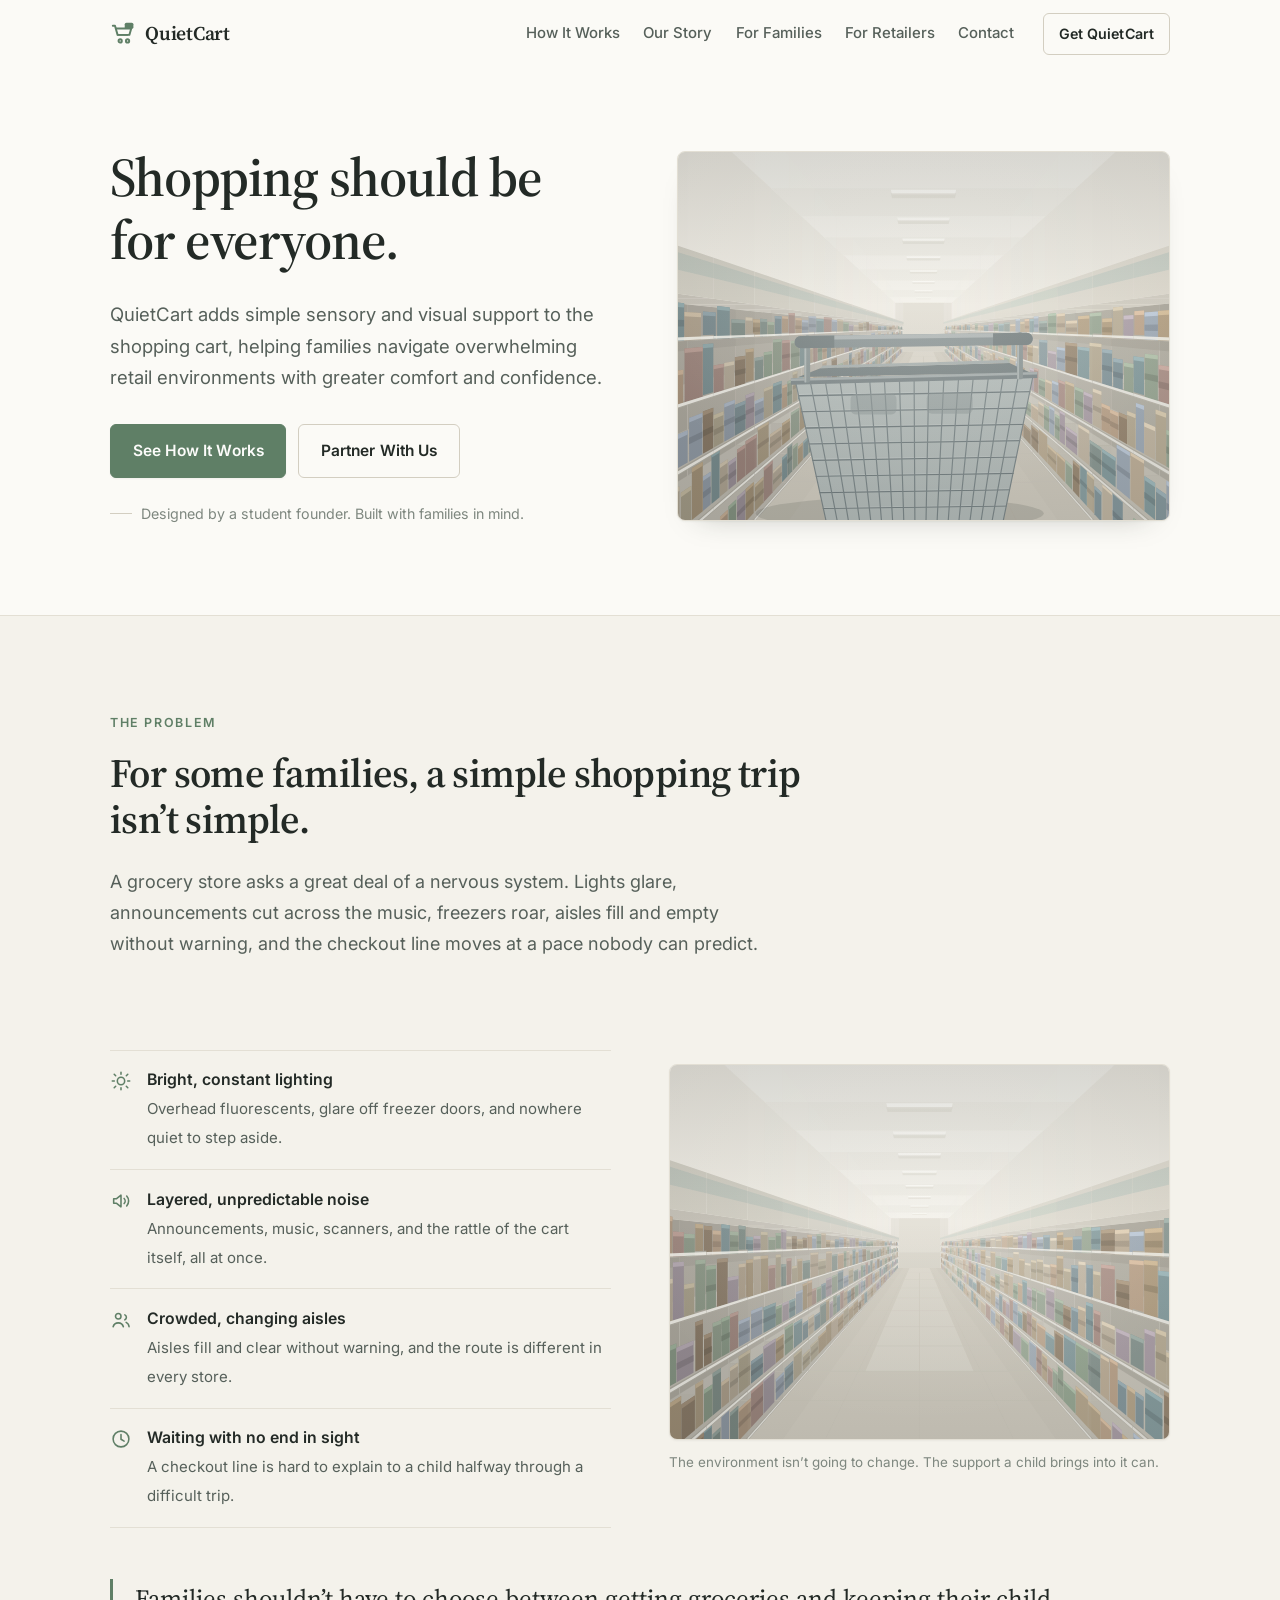
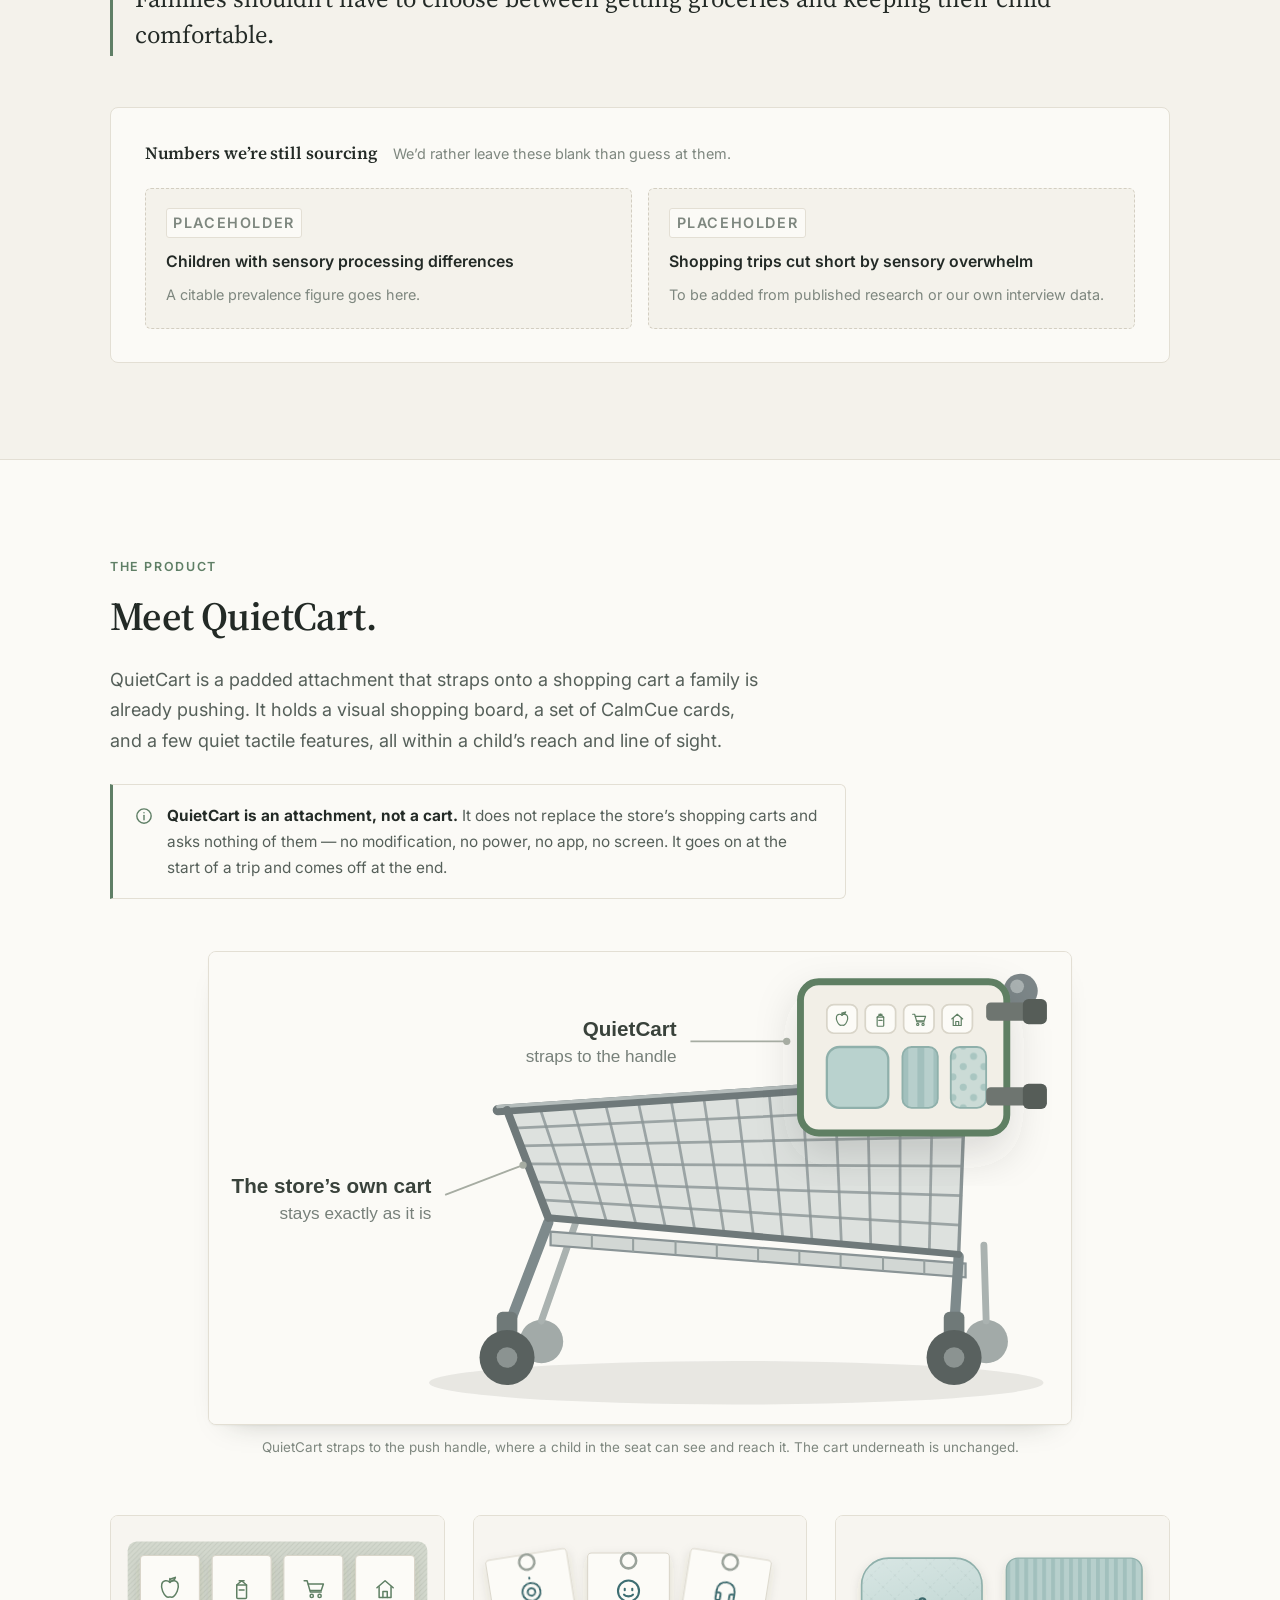
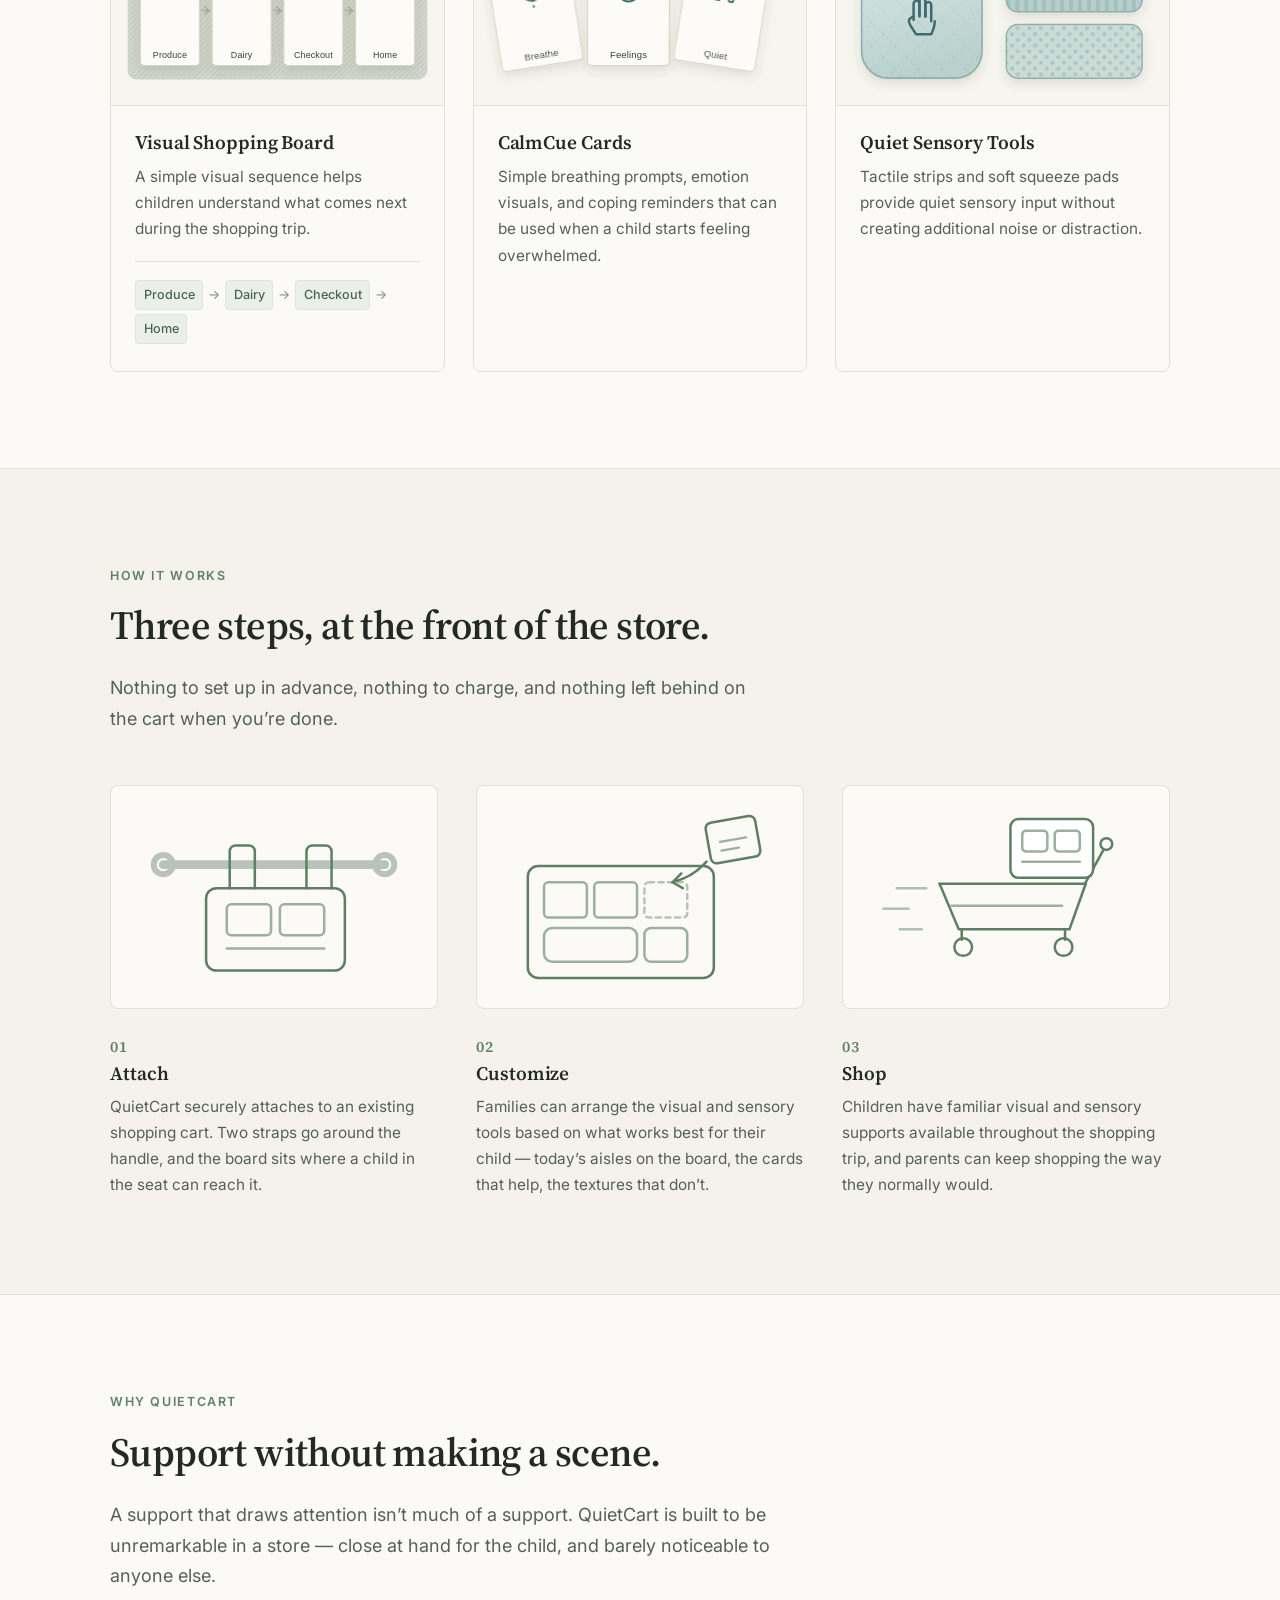
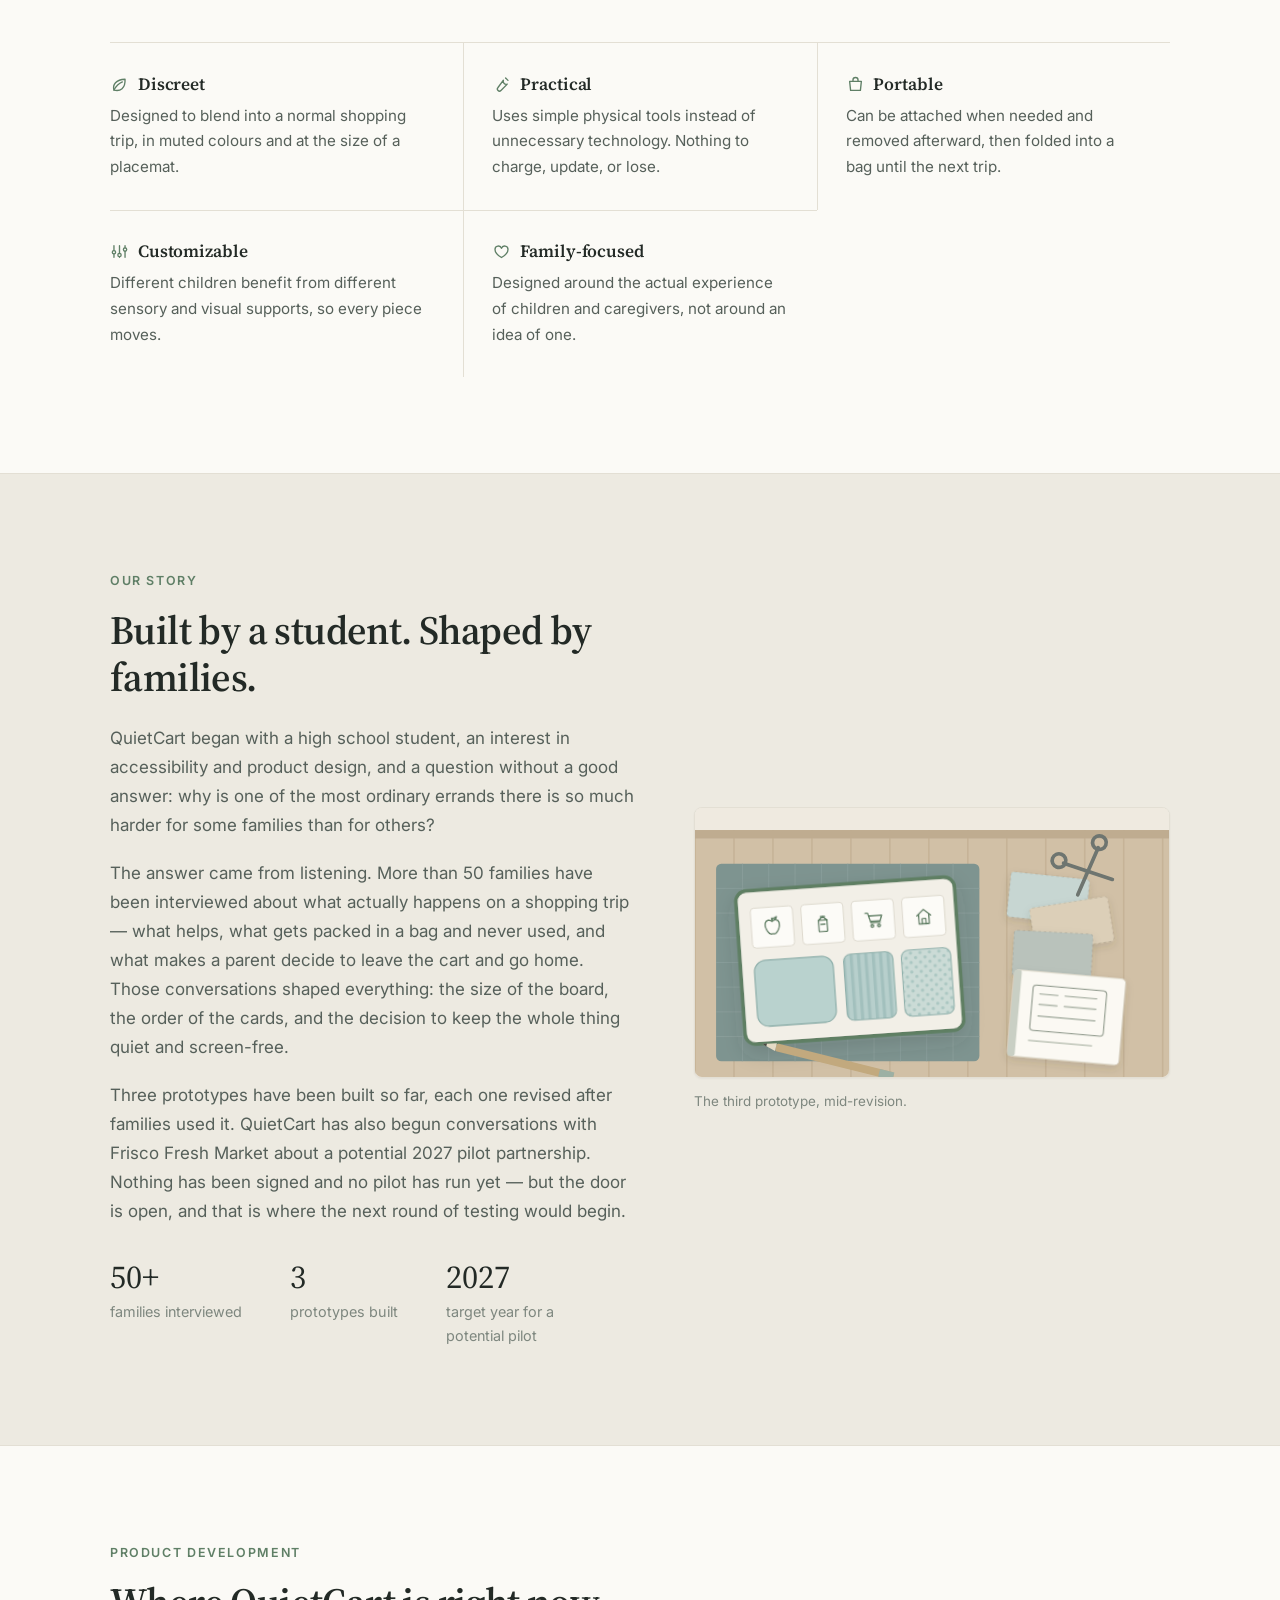
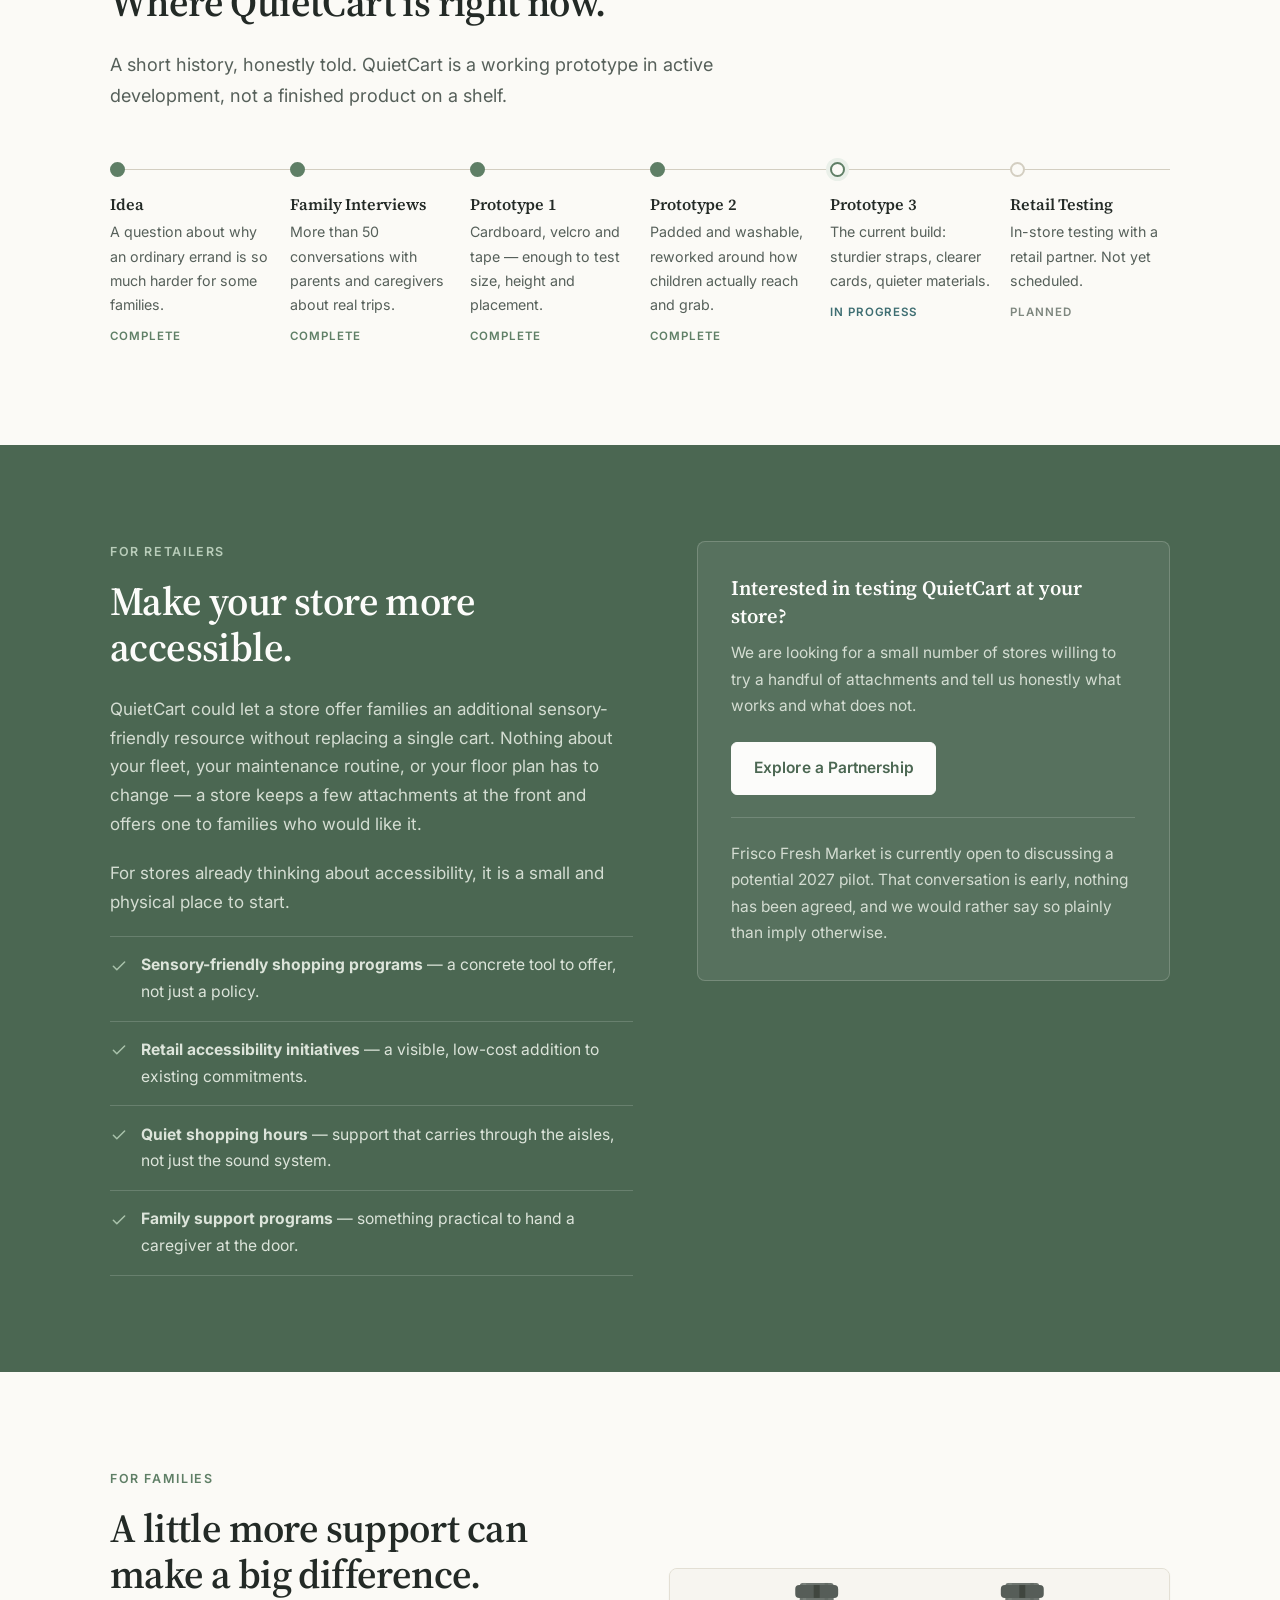
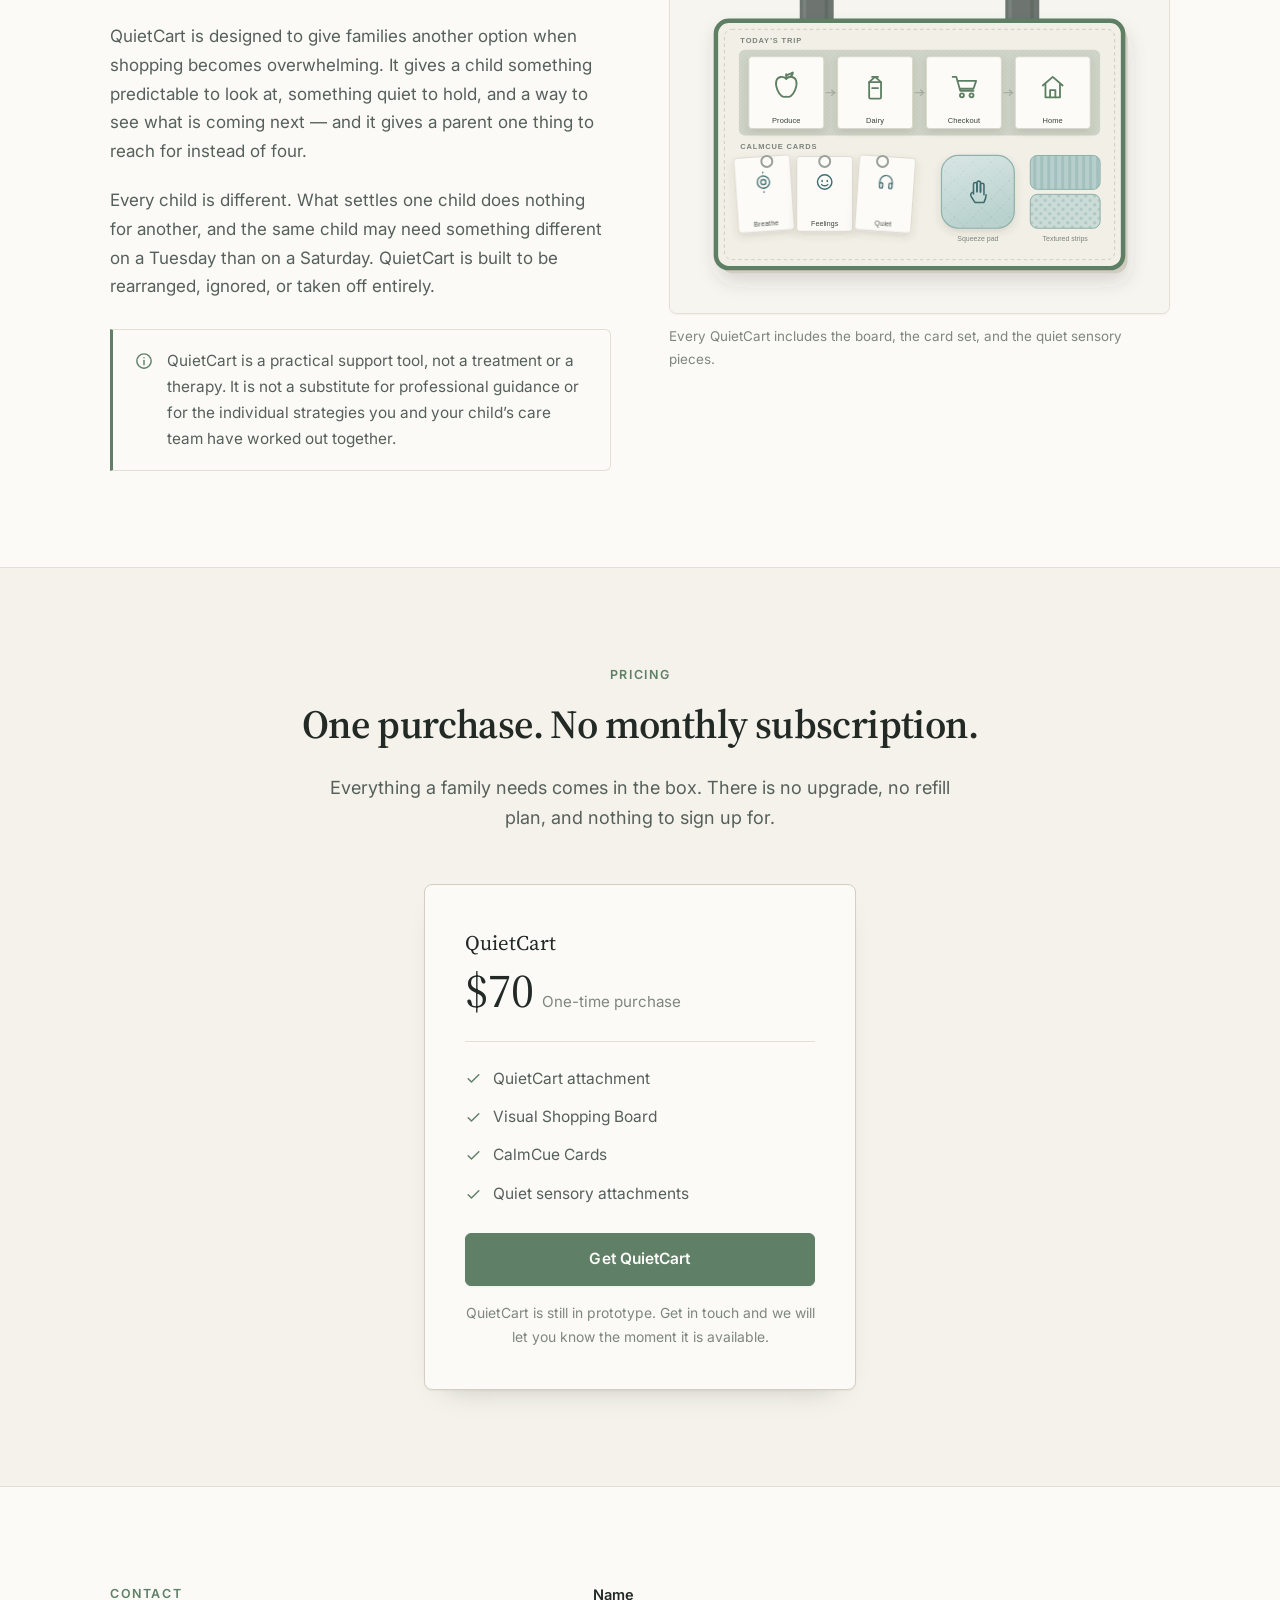
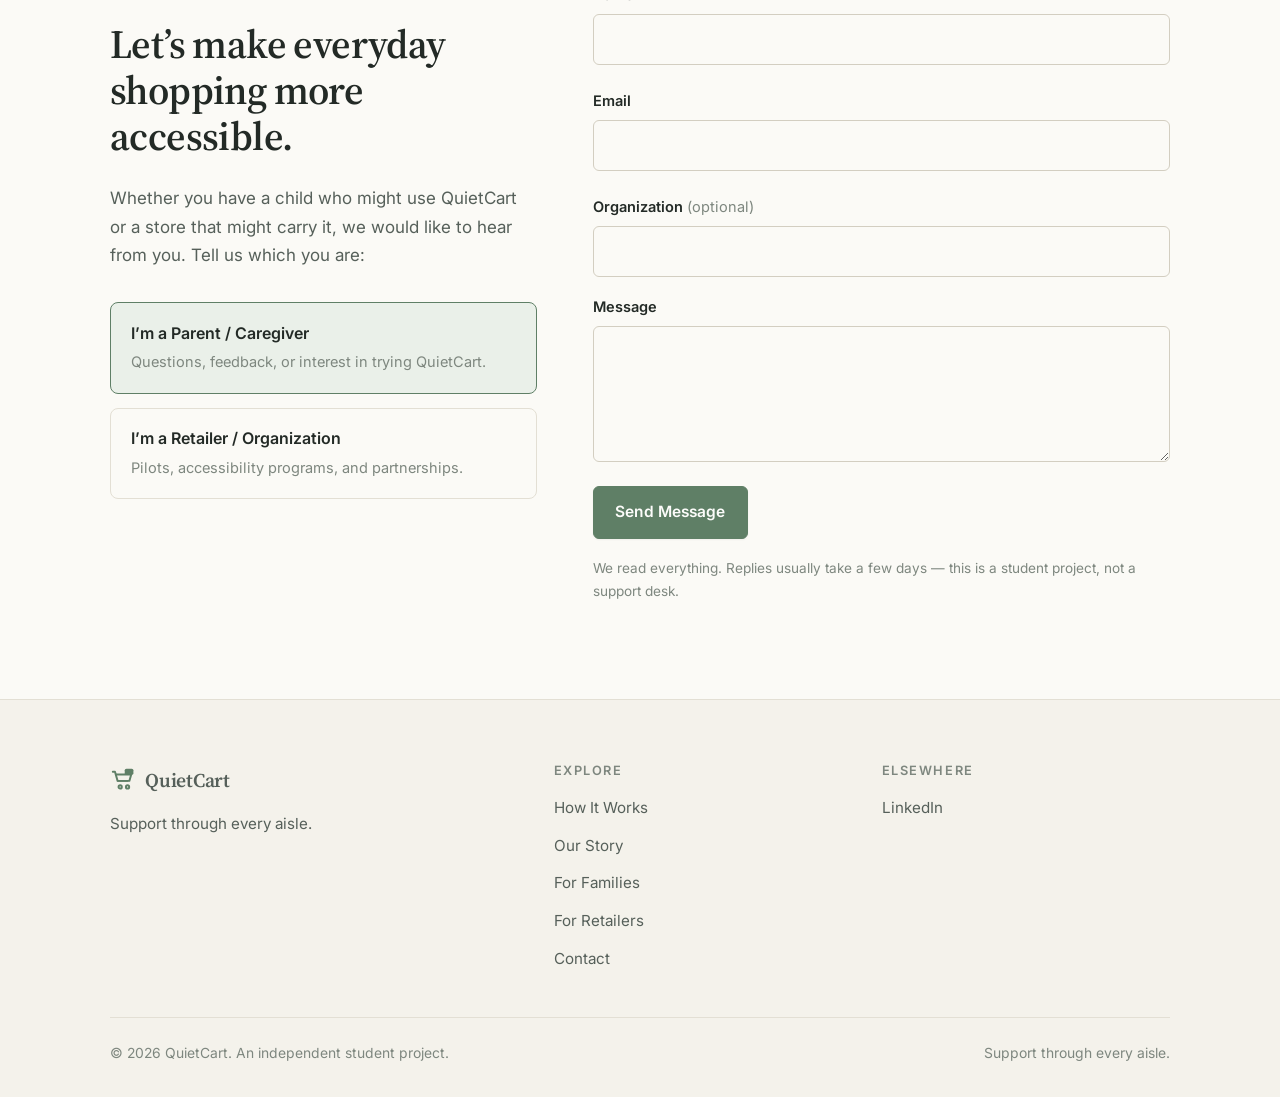
==== index.html @ e11c05a7 "Build the QuietCart marketing site A single-page static site for QuietCart, a sensory-friendly attac" ====
<!DOCTYPE html>
<html lang="en">
<head>
<meta charset="utf-8">
<meta name="viewport" content="width=device-width, initial-scale=1">
<title>QuietCart — Support through every aisle.</title>
<meta name="description" content="QuietCart is a sensory-friendly attachment for an ordinary shopping cart. It adds a visual shopping board, CalmCue cards, and quiet tactile supports for children with sensory sensitivities.">
<meta name="theme-color" content="#FBFAF6">
<link rel="icon" href="assets/img/favicon.svg" type="image/svg+xml">
<meta property="og:title" content="QuietCart — Support through every aisle.">
<meta property="og:description" content="A sensory-friendly attachment that adds visual and tactile support to the shopping cart families are already using.">
<meta property="og:type" content="website">
<link rel="preconnect" href="https://fonts.googleapis.com">
<link rel="preconnect" href="https://fonts.gstatic.com" crossorigin>
<link href="https://fonts.googleapis.com/css2?family=Inter:wght@400;500;600&family=Source+Serif+4:opsz,wght@8..60,400;8..60,600&display=swap" rel="stylesheet">
<link rel="stylesheet" href="assets/css/styles.css">
</head>
<body>
<a class="skip-link" href="#main">Skip to content</a>

<svg width="0" height="0" style="position:absolute" aria-hidden="true" focusable="false"><defs>
  <g id="i-light" fill="none" stroke="currentColor" stroke-width="1.7" stroke-linecap="round" stroke-linejoin="round">
    <circle cx="12" cy="12" r="4"/><path d="M12 2.5v2.2M12 19.3v2.2M4.6 4.6l1.6 1.6M17.8 17.8l1.6 1.6M2.5 12h2.2M19.3 12h2.2M4.6 19.4l1.6-1.6M17.8 6.2l1.6-1.6"/>
  </g>
  <g id="i-sound" fill="none" stroke="currentColor" stroke-width="1.7" stroke-linecap="round" stroke-linejoin="round">
    <path d="M4 9.5h3.2L12 5.6v12.8L7.2 14.5H4z"/><path d="M15.4 9.2a4 4 0 0 1 0 5.6M18.2 6.6a8 8 0 0 1 0 10.8"/>
  </g>
  <g id="i-people" fill="none" stroke="currentColor" stroke-width="1.7" stroke-linecap="round" stroke-linejoin="round">
    <circle cx="9" cy="8" r="3"/><path d="M3.4 19.4a5.8 5.8 0 0 1 11.2 0"/><path d="M16.2 6.4a3 3 0 0 1 0 5.4M17.6 14.6a5.8 5.8 0 0 1 3.2 4.8"/>
  </g>
  <g id="i-clock" fill="none" stroke="currentColor" stroke-width="1.7" stroke-linecap="round" stroke-linejoin="round">
    <circle cx="12" cy="12" r="8.6"/><path d="M12 7v5.3l3.4 2"/>
  </g>
  <g id="i-check" fill="none" stroke="currentColor" stroke-width="2" stroke-linecap="round" stroke-linejoin="round">
    <path d="M4.5 12.4l4.6 4.6L19.5 6.6"/>
  </g>
  <g id="i-info" fill="none" stroke="currentColor" stroke-width="1.7" stroke-linecap="round" stroke-linejoin="round">
    <circle cx="12" cy="12" r="8.6"/><path d="M12 11.2v5.2"/><path d="M12 7.9v.1"/>
  </g>
  <g id="i-leaf" fill="none" stroke="currentColor" stroke-width="1.7" stroke-linecap="round" stroke-linejoin="round">
    <path d="M5 19c-2-7 2.5-13 14-13.6C19.6 17 13 21 5 19z"/><path d="M5 19c3-5.4 6.2-8.2 10.6-10.2"/>
  </g>
  <g id="i-tool" fill="none" stroke="currentColor" stroke-width="1.7" stroke-linecap="round" stroke-linejoin="round">
    <path d="M14.4 6.6a3.8 3.8 0 0 0 4.9 4.9l-8 8a2.6 2.6 0 0 1-3.7-3.7z"/><path d="M17.2 3.8l3 3"/>
  </g>
  <g id="i-bag" fill="none" stroke="currentColor" stroke-width="1.7" stroke-linecap="round" stroke-linejoin="round">
    <path d="M4.6 8h14.8l-1.2 11.4H5.8z"/><path d="M8.8 8V6.4a3.2 3.2 0 0 1 6.4 0V8"/>
  </g>
  <g id="i-sliders" fill="none" stroke="currentColor" stroke-width="1.7" stroke-linecap="round" stroke-linejoin="round">
    <path d="M5 4.6v6M5 15.2v4.2M12 4.6v10M12 18.4v1M19 4.6v3M19 11.8v7.6"/>
    <circle cx="5" cy="12.9" r="2.1"/><circle cx="12" cy="16.4" r="2.1"/><circle cx="19" cy="9.6" r="2.1"/>
  </g>
  <g id="i-heart" fill="none" stroke="currentColor" stroke-width="1.7" stroke-linecap="round" stroke-linejoin="round">
    <path d="M12 19.6S3.8 14.7 3.8 9.4a4.2 4.2 0 0 1 8.2-1.4 4.2 4.2 0 0 1 8.2 1.4c0 5.3-8.2 10.2-8.2 10.2z"/>
  </g>
  <g id="i-arrow" fill="none" stroke="currentColor" stroke-width="1.8" stroke-linecap="round" stroke-linejoin="round">
    <path d="M4.5 12h14M13 6.5l5.5 5.5L13 17.5"/>
  </g>
</defs></svg>

<header class="site-header" id="siteHeader">
  <div class="wrap">
    <nav class="nav" aria-label="Main">
      <a class="brand" href="#top">
        <svg class="brand__mark" viewBox="0 0 24 24" aria-hidden="true" focusable="false">
          <g fill="none" stroke="#5F7F66" stroke-width="1.8" stroke-linecap="round" stroke-linejoin="round">
            <path d="M2.6 4.4h2l2.4 8.4h9.3"/><path d="M5.7 7h13.9l-1.7 5.8H7.3"/>
            <circle cx="9.4" cy="18.4" r="1.5"/><circle cx="16.2" cy="18.4" r="1.5"/>
          </g>
          <rect x="13.6" y="1.6" width="8" height="5.6" rx="1.5" fill="#5F7F66"/>
        </svg>
        <span class="brand__name">QuietCart</span>
      </a>

      <button class="nav__toggle" id="navToggle" type="button" aria-expanded="false"
              aria-controls="navLinks" aria-label="Menu"><span aria-hidden="true"></span></button>

      <div class="nav__links" id="navLinks">
        <a href="#how">How It Works</a>
        <a href="#story">Our Story</a>
        <a href="#families">For Families</a>
        <a href="#retailers">For Retailers</a>
        <a href="#contact">Contact</a>
        <a class="btn btn--ghost btn--sm nav__cta" href="#pricing">Get QuietCart</a>
      </div>
    </nav>
  </div>
</header>

<main id="main">

  <!-- ================= hero ================= -->
  <section class="hero" id="top">
    <div class="wrap">
      <div class="hero__grid">
        <div>
          <h1>Shopping should be for everyone.</h1>
          <p class="hero__lead">QuietCart adds simple sensory and visual support to the shopping cart, helping
            families navigate overwhelming retail environments with greater comfort and confidence.</p>
          <div class="btn-row">
            <a class="btn btn--primary" href="#how">See How It Works</a>
            <a class="btn btn--ghost" href="#retailers">Partner With Us</a>
          </div>
          <p class="hero__note">Designed by a student founder. Built with families in mind.</p>
        </div>
        <div class="frame">
          <img src="assets/img/aisle-hero.svg" width="1200" height="900" alt="A supermarket aisle lined with stocked shelves, seen from behind a shopping cart.">
        </div>
      </div>
    </div>
  </section>

  <!-- ================= the problem ================= -->
  <section class="section section--tint" id="problem">
    <div class="wrap">
      <div class="section-head reveal">
        <p class="eyebrow">The problem</p>
        <h2>For some families, a simple shopping trip isn&rsquo;t simple.</h2>
        <p class="lead">A grocery store asks a great deal of a nervous system. Lights glare, announcements cut
          across the music, freezers roar, aisles fill and empty without warning, and the checkout line moves at
          a pace nobody can predict.</p>
      </div>

      <div class="split reveal">
        <div>
          <ul class="trip-list">
            <li>
              <svg viewBox="0 0 24 24" aria-hidden="true"><use href="#i-light"></use></svg>
              <div><strong>Bright, constant lighting</strong>
                <span>Overhead fluorescents, glare off freezer doors, and nowhere quiet to step aside.</span></div>
            </li>
            <li>
              <svg viewBox="0 0 24 24" aria-hidden="true"><use href="#i-sound"></use></svg>
              <div><strong>Layered, unpredictable noise</strong>
                <span>Announcements, music, scanners, and the rattle of the cart itself, all at once.</span></div>
            </li>
            <li>
              <svg viewBox="0 0 24 24" aria-hidden="true"><use href="#i-people"></use></svg>
              <div><strong>Crowded, changing aisles</strong>
                <span>Aisles fill and clear without warning, and the route is different in every store.</span></div>
            </li>
            <li>
              <svg viewBox="0 0 24 24" aria-hidden="true"><use href="#i-clock"></use></svg>
              <div><strong>Waiting with no end in sight</strong>
                <span>A checkout line is hard to explain to a child halfway through a difficult trip.</span></div>
            </li>
          </ul>
        </div>
        <div>
          <div class="frame frame--flat">
            <img src="assets/img/aisle-quiet.svg" width="1200" height="900" alt="A long supermarket aisle with stocked shelves receding toward the back of the store.">
          </div>
          <p class="caption">The environment isn&rsquo;t going to change. The support a child brings into it can.</p>
        </div>
      </div>

      <div class="reveal" style="margin-top: clamp(2.5rem, 4vw, 3.25rem)">
        <p class="statement">Families shouldn&rsquo;t have to choose between getting groceries and keeping their
          child comfortable.</p>
      </div>

      <!-- Placeholders on purpose: we would rather leave a figure blank than invent one.
           Replace the contents of each .data-slot with a real, citable statistic. -->
      <div class="data-panel reveal">
        <div class="data-panel__head">
          <h3>Numbers we&rsquo;re still sourcing</h3>
          <p>We&rsquo;d rather leave these blank than guess at them.</p>
        </div>
        <div class="data-grid">
          <div class="data-slot">
            <span class="data-slot__tag">Placeholder</span>
            <strong>Children with sensory processing differences</strong>
            <span>A citable prevalence figure goes here.</span>
          </div>
          <div class="data-slot">
            <span class="data-slot__tag">Placeholder</span>
            <strong>Shopping trips cut short by sensory overwhelm</strong>
            <span>To be added from published research or our own interview data.</span>
          </div>
        </div>
      </div>
    </div>
  </section>

  <!-- ================= the solution ================= -->
  <section class="section" id="product">
    <div class="wrap">
      <div class="section-head reveal">
        <p class="eyebrow">The product</p>
        <h2>Meet QuietCart.</h2>
        <p class="lead">QuietCart is a padded attachment that straps onto a shopping cart a family is already
          pushing. It holds a visual shopping board, a set of CalmCue cards, and a few quiet tactile features,
          all within a child&rsquo;s reach and line of sight.</p>
        <div class="note">
          <svg viewBox="0 0 24 24" aria-hidden="true"><use href="#i-info"></use></svg>
          <p><strong>QuietCart is an attachment, not a cart.</strong> It does not replace the store&rsquo;s
            shopping carts and asks nothing of them &mdash; no modification, no power, no app, no screen. It goes
            on at the start of a trip and comes off at the end.</p>
        </div>
      </div>

      <div class="frame frame--diagram reveal" style="background:#FBFAF6">
        <!-- TODO: swap for a photograph of the real prototype on a cart once one is available. -->
        <img src="assets/img/product-on-cart.svg" width="752" height="412" alt="A shopping cart seen from the side with the QuietCart board strapped to its push handle, facing the child seat.">
      </div>
      <p class="caption caption--center reveal">QuietCart straps to the push handle, where a child in the seat can see and reach
        it. The cart underneath is unchanged.</p>

      <div class="grid grid--3 reveal" style="margin-top: clamp(2.5rem, 4.5vw, 3.5rem)">
        <article class="card">
          <div class="card__media">
            <img src="assets/img/detail-sequence.svg" width="520" height="296" alt="Four picture cards on a velcro rail reading produce, dairy, checkout and home, joined by arrows.">
          </div>
          <div class="card__body">
            <h3>Visual Shopping Board</h3>
            <p>A simple visual sequence helps children understand what comes next during the shopping trip.</p>
            <div class="chip-row">
              <span class="chip">Produce</span><span class="sep">&rarr;</span>
              <span class="chip">Dairy</span><span class="sep">&rarr;</span>
              <span class="chip">Checkout</span><span class="sep">&rarr;</span>
              <span class="chip">Home</span>
            </div>
          </div>
        </article>

        <article class="card">
          <div class="card__media">
            <img src="assets/img/detail-calmcue.svg" width="520" height="296" alt="Three cards on binder rings labelled breathe, feelings and quiet.">
          </div>
          <div class="card__body">
            <h3>CalmCue Cards</h3>
            <p>Simple breathing prompts, emotion visuals, and coping reminders that can be used when a child
              starts feeling overwhelmed.</p>
          </div>
        </article>

        <article class="card">
          <div class="card__media">
            <img src="assets/img/detail-sensory.svg" width="520" height="296" alt="A soft quilted squeeze pad beside a ribbed strip and a strip of raised dots.">
          </div>
          <div class="card__body">
            <h3>Quiet Sensory Tools</h3>
            <p>Tactile strips and soft squeeze pads provide quiet sensory input without creating additional
              noise or distraction.</p>
          </div>
        </article>
      </div>
    </div>
  </section>

  <!-- ================= how it works ================= -->
  <section class="section section--tint" id="how">
    <div class="wrap">
      <div class="section-head reveal">
        <p class="eyebrow">How it works</p>
        <h2>Three steps, at the front of the store.</h2>
        <p class="lead">Nothing to set up in advance, nothing to charge, and nothing left behind on the cart when
          you&rsquo;re done.</p>
      </div>

      <div class="steps reveal">
        <div class="step">
          <div class="step__media"><img src="assets/img/step-attach.svg" width="420" height="280" alt="A board being strapped onto a cart handle bar with two buckle straps."></div>
          <p class="step__num">01</p>
          <h3>Attach</h3>
          <p>QuietCart securely attaches to an existing shopping cart. Two straps go around the handle, and the
            board sits where a child in the seat can reach it.</p>
        </div>
        <div class="step">
          <div class="step__media"><img src="assets/img/step-customize.svg" width="420" height="280" alt="A board with picture cards and pads, with one card being moved into an empty slot."></div>
          <p class="step__num">02</p>
          <h3>Customize</h3>
          <p>Families can arrange the visual and sensory tools based on what works best for their child &mdash;
            today&rsquo;s aisles on the board, the cards that help, the textures that don&rsquo;t.</p>
        </div>
        <div class="step">
          <div class="step__media"><img src="assets/img/step-shop.svg" width="420" height="280" alt="A shopping cart in motion with the QuietCart board attached at the handle."></div>
          <p class="step__num">03</p>
          <h3>Shop</h3>
          <p>Children have familiar visual and sensory supports available throughout the shopping trip, and
            parents can keep shopping the way they normally would.</p>
        </div>
      </div>
    </div>
  </section>

  <!-- ================= why quietcart ================= -->
  <section class="section" id="why">
    <div class="wrap">
      <div class="section-head reveal">
        <p class="eyebrow">Why QuietCart</p>
        <h2>Support without making a scene.</h2>
        <p class="lead">A support that draws attention isn&rsquo;t much of a support. QuietCart is built to be
          unremarkable in a store &mdash; close at hand for the child, and barely noticeable to anyone else.</p>
      </div>

      <div class="why-grid reveal">
        <div class="why-item">
          <h3><svg viewBox="0 0 24 24" aria-hidden="true"><use href="#i-leaf"></use></svg>Discreet</h3>
          <p>Designed to blend into a normal shopping trip, in muted colours and at the size of a placemat.</p>
        </div>
        <div class="why-item">
          <h3><svg viewBox="0 0 24 24" aria-hidden="true"><use href="#i-tool"></use></svg>Practical</h3>
          <p>Uses simple physical tools instead of unnecessary technology. Nothing to charge, update, or lose.</p>
        </div>
        <div class="why-item">
          <h3><svg viewBox="0 0 24 24" aria-hidden="true"><use href="#i-bag"></use></svg>Portable</h3>
          <p>Can be attached when needed and removed afterward, then folded into a bag until the next trip.</p>
        </div>
        <div class="why-item">
          <h3><svg viewBox="0 0 24 24" aria-hidden="true"><use href="#i-sliders"></use></svg>Customizable</h3>
          <p>Different children benefit from different sensory and visual supports, so every piece moves.</p>
        </div>
        <div class="why-item">
          <h3><svg viewBox="0 0 24 24" aria-hidden="true"><use href="#i-heart"></use></svg>Family-focused</h3>
          <p>Designed around the actual experience of children and caregivers, not around an idea of one.</p>
        </div>
      </div>
    </div>
  </section>

  <!-- ================= our story ================= -->
  <section class="section section--paper3" id="story">
    <div class="wrap">
      <div class="split split--text-first reveal">
        <div>
          <p class="eyebrow">Our story</p>
          <h2>Built by a student. Shaped by families.</h2>
          <div class="measure">
            <p>QuietCart began with a high school student, an interest in accessibility and product design, and
              a question without a good answer: why is one of the most ordinary errands there is so much harder
              for some families than for others?</p>
            <p>The answer came from listening. More than 50 families have been interviewed about what actually
              happens on a shopping trip &mdash; what helps, what gets packed in a bag and never used, and what
              makes a parent decide to leave the cart and go home. Those conversations shaped everything: the
              size of the board, the order of the cards, and the decision to keep the whole thing quiet and
              screen-free.</p>
            <p>Three prototypes have been built so far, each one revised after families used it. QuietCart has
              also begun conversations with Frisco Fresh Market about a potential 2027 pilot partnership.
              Nothing has been signed and no pilot has run yet &mdash; but the door is open, and that is where
              the next round of testing would begin.</p>
          </div>
          <div class="stats">
            <div class="stat"><div class="stat__num">50+</div><div class="stat__label">families interviewed</div></div>
            <div class="stat"><div class="stat__num">3</div><div class="stat__label">prototypes built</div></div>
            <div class="stat"><div class="stat__num">2027</div><div class="stat__label">target year for a potential pilot</div></div>
          </div>
        </div>
        <div>
          <div class="frame frame--flat">
            <!-- TODO: replace with a photograph of the actual prototype when one is available. -->
            <img src="assets/img/prototype-bench.svg" width="900" height="512" alt="A padded prototype board with picture cards, a squeeze pad and textured strips on a cutting mat, with fabric swatches, a sketchbook and scissors nearby.">
          </div>
          <p class="caption">The third prototype, mid-revision.</p>
        </div>
      </div>
    </div>
  </section>

  <!-- ================= product development ================= -->
  <section class="section" id="development">
    <div class="wrap">
      <div class="section-head reveal">
        <p class="eyebrow">Product development</p>
        <h2>Where QuietCart is right now.</h2>
        <p class="lead">A short history, honestly told. QuietCart is a working prototype in active development,
          not a finished product on a shelf.</p>
      </div>

      <div class="timeline reveal">
        <div class="tl-item tl-item--done">
          <h3>Idea</h3>
          <p>A question about why an ordinary errand is so much harder for some families.</p>
          <span class="tl-item__status">Complete</span>
        </div>
        <div class="tl-item tl-item--done">
          <h3>Family Interviews</h3>
          <p>More than 50 conversations with parents and caregivers about real trips.</p>
          <span class="tl-item__status">Complete</span>
        </div>
        <div class="tl-item tl-item--done">
          <h3>Prototype 1</h3>
          <p>Cardboard, velcro and tape &mdash; enough to test size, height and placement.</p>
          <span class="tl-item__status">Complete</span>
        </div>
        <div class="tl-item tl-item--done">
          <h3>Prototype 2</h3>
          <p>Padded and washable, reworked around how children actually reach and grab.</p>
          <span class="tl-item__status">Complete</span>
        </div>
        <div class="tl-item tl-item--now">
          <h3>Prototype 3</h3>
          <p>The current build: sturdier straps, clearer cards, quieter materials.</p>
          <span class="tl-item__status">In progress</span>
        </div>
        <div class="tl-item">
          <h3>Retail Testing</h3>
          <p>In-store testing with a retail partner. Not yet scheduled.</p>
          <span class="tl-item__status">Planned</span>
        </div>
      </div>
    </div>
  </section>

  <!-- ================= for retailers ================= -->
  <section class="section retail" id="retailers">
    <div class="wrap">
      <div class="retail__grid">
        <div class="reveal">
          <p class="eyebrow">For retailers</p>
          <h2>Make your store more accessible.</h2>
          <p class="measure">QuietCart could let a store offer families an additional sensory-friendly resource
            without replacing a single cart. Nothing about your fleet, your maintenance routine, or your floor
            plan has to change &mdash; a store keeps a few attachments at the front and offers one to families
            who would like it.</p>
          <p class="measure">For stores already thinking about accessibility, it is a small and physical place
            to start.</p>
          <ul class="retail__list">
            <li><svg viewBox="0 0 24 24" aria-hidden="true"><use href="#i-check"></use></svg>
              <span><strong>Sensory-friendly shopping programs</strong> &mdash; a concrete tool to offer, not just a policy.</span></li>
            <li><svg viewBox="0 0 24 24" aria-hidden="true"><use href="#i-check"></use></svg>
              <span><strong>Retail accessibility initiatives</strong> &mdash; a visible, low-cost addition to existing commitments.</span></li>
            <li><svg viewBox="0 0 24 24" aria-hidden="true"><use href="#i-check"></use></svg>
              <span><strong>Quiet shopping hours</strong> &mdash; support that carries through the aisles, not just the sound system.</span></li>
            <li><svg viewBox="0 0 24 24" aria-hidden="true"><use href="#i-check"></use></svg>
              <span><strong>Family support programs</strong> &mdash; something practical to hand a caregiver at the door.</span></li>
          </ul>
        </div>

        <div class="retail__panel reveal">
          <h3>Interested in testing QuietCart at your store?</h3>
          <p>We are looking for a small number of stores willing to try a handful of attachments and tell us
            honestly what works and what does not.</p>
          <p style="margin-top:1.4rem">
            <a class="btn btn--light" data-audience="retailer" href="#contact">Explore a Partnership</a>
          </p>
          <p class="retail__fine">Frisco Fresh Market is currently open to discussing a potential 2027 pilot.
            That conversation is early, nothing has been agreed, and we would rather say so plainly than imply
            otherwise.</p>
        </div>
      </div>
    </div>
  </section>

  <!-- ================= for families ================= -->
  <section class="section" id="families">
    <div class="wrap">
      <div class="split reveal">
        <div>
          <p class="eyebrow">For families</p>
          <h2>A little more support can make a big difference.</h2>
          <div class="measure">
            <p>QuietCart is designed to give families another option when shopping becomes overwhelming. It
              gives a child something predictable to look at, something quiet to hold, and a way to see what is
              coming next &mdash; and it gives a parent one thing to reach for instead of four.</p>
            <p>Every child is different. What settles one child does nothing for another, and the same child may
              need something different on a Tuesday than on a Saturday. QuietCart is built to be rearranged,
              ignored, or taken off entirely.</p>
          </div>
          <div class="note">
            <svg viewBox="0 0 24 24" aria-hidden="true"><use href="#i-info"></use></svg>
            <p>QuietCart is a practical support tool, not a treatment or a therapy. It is not a substitute for
              professional guidance or for the individual strategies you and your child&rsquo;s care team have
              worked out together.</p>
          </div>
        </div>
        <div>
          <div class="frame frame--flat">
            <img src="assets/img/product-board.svg" width="1000" height="690" alt="The QuietCart attachment: a padded board with a four-step visual shopping sequence, CalmCue cards on a ring, a squeeze pad and textured strips.">
          </div>
          <p class="caption">Every QuietCart includes the board, the card set, and the quiet sensory pieces.</p>
        </div>
      </div>
    </div>
  </section>

  <!-- ================= pricing ================= -->
  <section class="section section--tint" id="pricing">
    <div class="wrap">
      <div class="section-head reveal" style="text-align:center; margin-inline:auto">
        <p class="eyebrow">Pricing</p>
        <h2>One purchase. No monthly subscription.</h2>
        <p class="lead" style="margin-inline:auto">Everything a family needs comes in the box. There is no
          upgrade, no refill plan, and nothing to sign up for.</p>
      </div>

      <div class="price-card reveal">
        <div class="price-card__name">QuietCart</div>
        <div class="price-card__amount"><span>$70</span><span>One-time purchase</span></div>
        <ul>
          <li><svg viewBox="0 0 24 24" aria-hidden="true"><use href="#i-check"></use></svg><span>QuietCart attachment</span></li>
          <li><svg viewBox="0 0 24 24" aria-hidden="true"><use href="#i-check"></use></svg><span>Visual Shopping Board</span></li>
          <li><svg viewBox="0 0 24 24" aria-hidden="true"><use href="#i-check"></use></svg><span>CalmCue Cards</span></li>
          <li><svg viewBox="0 0 24 24" aria-hidden="true"><use href="#i-check"></use></svg><span>Quiet sensory attachments</span></li>
        </ul>
        <a class="btn btn--primary" href="#contact">Get QuietCart</a>
        <p class="price-card__fine">QuietCart is still in prototype. Get in touch and we will let you know the
          moment it is available.</p>
      </div>
    </div>
  </section>

  <!-- ================= contact ================= -->
  <section class="section" id="contact">
    <div class="wrap">
      <div class="contact__grid">
        <div class="reveal">
          <p class="eyebrow">Contact</p>
          <h2>Let&rsquo;s make everyday shopping more accessible.</h2>
          <p>Whether you have a child who might use QuietCart or a store that might carry it, we would like to
            hear from you. Tell us which you are:</p>

          <div class="audience">
            <input type="radio" id="aud-parent" name="audience" value="Parent / caregiver" checked>
            <label for="aud-parent">
              <strong>I&rsquo;m a Parent / Caregiver</strong>
              <span>Questions, feedback, or interest in trying QuietCart.</span>
            </label>

            <input type="radio" id="aud-retailer" name="audience" value="Retailer / organization">
            <label for="aud-retailer">
              <strong>I&rsquo;m a Retailer / Organization</strong>
              <span>Pilots, accessibility programs, and partnerships.</span>
            </label>
          </div>
        </div>

        <div class="reveal">
          <!-- The form is not wired to an inbox yet. Set data-endpoint to a form handler
               (Formspree, Netlify Forms, your own endpoint) to start receiving messages. -->
          <form class="form" id="contactForm" data-endpoint="" novalidate>
            <div class="field">
              <label for="name">Name</label>
              <input type="text" id="name" name="name" autocomplete="name" required>
              <p class="field__error" id="name-error" aria-live="polite"></p>
            </div>
            <div class="field">
              <label for="email">Email</label>
              <input type="email" id="email" name="email" autocomplete="email" required>
              <p class="field__error" id="email-error" aria-live="polite"></p>
            </div>
            <div class="field">
              <label for="organization">Organization <span class="opt">(optional)</span></label>
              <input type="text" id="organization" name="organization" autocomplete="organization">
            </div>
            <div class="field">
              <label for="message">Message</label>
              <textarea id="message" name="message" required></textarea>
              <p class="field__error" id="message-error" aria-live="polite"></p>
            </div>
            <div>
              <button class="btn btn--primary" type="submit">Send Message</button>
            </div>
            <p class="form__status" id="formStatus" role="status" hidden></p>
            <p class="form__fine">We read everything. Replies usually take a few days &mdash; this is a student
              project, not a support desk.</p>
          </form>
        </div>
      </div>
    </div>
  </section>

</main>

<footer class="site-footer">
  <div class="wrap footer">
    <div class="footer__grid">
      <div>
        <a class="brand" href="#top">
          <svg class="brand__mark" viewBox="0 0 24 24" aria-hidden="true" focusable="false">
            <g fill="none" stroke="#5F7F66" stroke-width="1.8" stroke-linecap="round" stroke-linejoin="round">
              <path d="M2.6 4.4h2l2.4 8.4h9.3"/><path d="M5.7 7h13.9l-1.7 5.8H7.3"/>
              <circle cx="9.4" cy="18.4" r="1.5"/><circle cx="16.2" cy="18.4" r="1.5"/>
            </g>
            <rect x="13.6" y="1.6" width="8" height="5.6" rx="1.5" fill="#5F7F66"/>
          </svg>
          <span class="brand__name">QuietCart</span>
        </a>
        <p class="footer__tag">Support through every aisle.</p>
      </div>
      <div>
        <h4>Explore</h4>
        <ul>
          <li><a href="#how">How It Works</a></li>
          <li><a href="#story">Our Story</a></li>
          <li><a href="#families">For Families</a></li>
          <li><a href="#retailers">For Retailers</a></li>
          <li><a href="#contact">Contact</a></li>
        </ul>
      </div>
      <div>
        <h4>Elsewhere</h4>
        <ul>
          <!-- TODO: replace with the real LinkedIn profile URL before launch. -->
          <li><a href="#" rel="noopener">LinkedIn</a></li>
        </ul>
      </div>
    </div>
    <div class="footer__base">
      <span>&copy; 2026 QuietCart. An independent student project.</span>
      <span>Support through every aisle.</span>
    </div>
  </div>
</footer>

<script src="assets/js/main.js" defer></script>
</body>
</html>
---- assets/css/styles.css ----
/* ==========================================================================
   QuietCart — site styles
   Palette: sage green, muted teal, off-white, light grey, soft dark text.
   ========================================================================== */

:root {
  --paper:        #FBFAF6;
  --paper-2:      #F4F2EB;
  --paper-3:      #EDEAE1;
  --ink:          #232A26;
  --ink-2:        #56605A;
  --ink-3:        #7E877F;
  --line:         #E3DFD4;
  --line-2:       #D3CEC1;

  --sage:         #5F7F66;
  --sage-dark:    #4B6752;
  --sage-tint:    #EAF0E9;
  --teal:         #3E6E72;
  --teal-tint:    #E3EDEC;

  --font-display: "Source Serif 4", Georgia, "Times New Roman", serif;
  --font-sans:    "Inter", -apple-system, BlinkMacSystemFont, "Segoe UI", Roboto,
                  Helvetica, Arial, sans-serif;

  --wrap:         1140px;
  --gutter:       clamp(1.25rem, 4vw, 2.5rem);
  --radius:       8px;
  --shadow-sm:    0 1px 2px rgba(35, 42, 38, .05);
  --shadow:       0 1px 2px rgba(35, 42, 38, .04), 0 14px 30px -22px rgba(35, 42, 38, .35);
  --shadow-lg:    0 2px 4px rgba(35, 42, 38, .04), 0 26px 50px -32px rgba(35, 42, 38, .40);
}

*, *::before, *::after { box-sizing: border-box; }

html { -webkit-text-size-adjust: 100%; scroll-behavior: smooth; }
@media (prefers-reduced-motion: reduce) { html { scroll-behavior: auto; } }

body {
  margin: 0;
  background: var(--paper);
  color: var(--ink-2);
  font-family: var(--font-sans);
  font-size: 17px;
  line-height: 1.7;
  -webkit-font-smoothing: antialiased;
}

h1, h2, h3, h4 {
  font-family: var(--font-display);
  color: var(--ink);
  font-weight: 600;
  line-height: 1.16;
  letter-spacing: -0.015em;
  margin: 0 0 .6em;
}
h1 { font-size: clamp(2.35rem, 4.8vw, 3.4rem); }
h2 { font-size: clamp(1.85rem, 3.2vw, 2.5rem); }
h3 { font-size: 1.2rem; line-height: 1.35; letter-spacing: -0.005em; }
p  { margin: 0 0 1.15em; }
p:last-child { margin-bottom: 0; }
img, svg { max-width: 100%; height: auto; display: block; }

a { color: var(--sage-dark); text-decoration-thickness: 1px; text-underline-offset: 3px; }
a:hover { color: var(--ink); }

:focus-visible {
  outline: 2px solid var(--teal);
  outline-offset: 3px;
  border-radius: 3px;
}

.wrap { max-width: var(--wrap); margin-inline: auto; padding-inline: var(--gutter); }
.section { padding-block: clamp(3.75rem, 7.5vw, 6.5rem); }
.section--tint { background: var(--paper-2); border-block: 1px solid var(--line); }
.section--paper3 { background: var(--paper-3); border-block: 1px solid var(--line); }

.skip-link {
  position: absolute; left: -9999px; top: 0; z-index: 100;
  background: var(--ink); color: #fff; padding: .7rem 1.1rem; border-radius: 0 0 6px 0;
}
.skip-link:focus { left: 0; color: #fff; }

/* --- type helpers --------------------------------------------------------- */
.eyebrow {
  font-size: .78rem; font-weight: 600; letter-spacing: .13em; text-transform: uppercase;
  color: var(--sage); margin: 0 0 1rem;
}
.lead { font-size: 1.13rem; color: var(--ink-2); max-width: 60ch; }
.measure { max-width: 62ch; }
.section-head { max-width: 46rem; margin-bottom: clamp(2.25rem, 4vw, 3.25rem); }

.statement {
  font-family: var(--font-display);
  font-size: clamp(1.2rem, 2.1vw, 1.55rem);
  line-height: 1.45;
  color: var(--ink);
  border-left: 3px solid var(--sage);
  padding: .15rem 0 .15rem 1.4rem;
  margin: 0;
}

/* --- buttons -------------------------------------------------------------- */
.btn {
  display: inline-flex; align-items: center; justify-content: center; gap: .5rem;
  font: inherit; font-size: .97rem; font-weight: 600; letter-spacing: .005em;
  padding: .78rem 1.35rem; border-radius: 6px; border: 1px solid transparent;
  cursor: pointer; text-decoration: none; transition: background-color .18s ease,
  border-color .18s ease, color .18s ease, transform .18s ease;
}
.btn--primary { background: var(--sage); border-color: var(--sage); color: #FCFCFA; box-shadow: var(--shadow-sm); }
.btn--primary:hover { background: var(--sage-dark); border-color: var(--sage-dark); color: #FCFCFA; }
.btn--ghost { background: transparent; border-color: var(--line-2); color: var(--ink); }
.btn--ghost:hover { background: var(--paper-2); border-color: var(--ink-3); color: var(--ink); }
.btn--light { background: #FCFCFA; border-color: #FCFCFA; color: var(--sage-dark); }
.btn--light:hover { background: #fff; color: var(--ink); }
.btn--sm { padding: .5rem .95rem; font-size: .89rem; }
@media (prefers-reduced-motion: no-preference) {
  .btn:hover { transform: translateY(-1px); }
}
.btn-row { display: flex; flex-wrap: wrap; gap: .75rem; }

/* --- header --------------------------------------------------------------- */
.site-header {
  position: sticky; top: 0; z-index: 50;
  background: var(--paper);
  border-bottom: 1px solid transparent;
  transition: border-color .2s ease, box-shadow .2s ease;
}
.site-header.is-stuck { border-bottom-color: var(--line); box-shadow: 0 1px 12px -6px rgba(35,42,38,.28); }
.nav { display: flex; align-items: center; gap: 1.5rem; height: 68px; }

.brand { display: inline-flex; align-items: center; gap: .58rem; text-decoration: none; color: var(--ink); }
.brand:hover { color: var(--ink); }
.brand__mark { width: 26px; height: 26px; flex: none; }
.brand__name { font-family: var(--font-display); font-size: 1.22rem; font-weight: 600; letter-spacing: -0.015em; }

.nav__links { display: flex; align-items: center; gap: 1.45rem; margin-left: auto; }
.nav__links a:not(.btn) {
  font-size: .935rem; font-weight: 500; color: var(--ink-2); text-decoration: none;
  padding: .35rem 0; border-bottom: 1.5px solid transparent; white-space: nowrap; flex: none;
}
.nav__links a:not(.btn):hover { color: var(--ink); }
.nav__links a:not(.btn)[aria-current="true"] { color: var(--ink); border-bottom-color: var(--sage); }
.nav__cta { margin-left: .35rem; flex: none; }

.nav__toggle {
  display: none; margin-left: auto; background: none; border: 1px solid var(--line-2);
  border-radius: 6px; padding: .45rem .6rem; cursor: pointer; color: var(--ink);
}
.nav__toggle span, .nav__toggle span::before, .nav__toggle span::after {
  display: block; width: 18px; height: 1.6px; background: currentColor; content: ""; position: relative;
}
.nav__toggle span::before { top: -5.5px; } .nav__toggle span::after { top: 4px; }

/* --- hero ----------------------------------------------------------------- */
.hero { padding-block: clamp(3rem, 6vw, 5.25rem) clamp(3.5rem, 7vw, 6rem); }
.hero__grid {
  display: grid; gap: clamp(2.25rem, 5vw, 4rem);
  grid-template-columns: minmax(0, 1.02fr) minmax(0, 1fr);
  align-items: center;
}
.hero h1 { margin-bottom: .5em; }
.hero__lead { font-size: 1.16rem; max-width: 34rem; margin-bottom: 1.9rem; }
.hero__note {
  margin-top: 1.5rem; font-size: .89rem; color: var(--ink-3);
  display: flex; align-items: center; gap: .55rem;
}
.hero__note::before { content: ""; width: 22px; height: 1px; background: var(--line-2); flex: none; }

.frame {
  border: 1px solid var(--line); border-radius: var(--radius); overflow: hidden;
  background: var(--paper-2); box-shadow: var(--shadow);
}
.frame img { width: 100%; }
.frame--flat { box-shadow: var(--shadow-sm); }
.frame--diagram { max-width: 54rem; margin-inline: auto; }
.caption--center { text-align: center; max-width: 54rem; margin-inline: auto; }

/* --- problem -------------------------------------------------------------- */
.split {
  display: grid; gap: clamp(2rem, 4.5vw, 3.75rem);
  grid-template-columns: minmax(0, 1fr) minmax(0, 1fr);
  align-items: center;
}
.split--text-first { grid-template-columns: minmax(0, 1.05fr) minmax(0, .95fr); }

.trip-list { list-style: none; margin: 2.5rem 0 0; padding: 0; display: grid; gap: 0; }
.trip-list li {
  display: flex; gap: .95rem; align-items: flex-start;
  padding: 1.05rem 0; border-top: 1px solid var(--line);
}
.trip-list li:last-child { border-bottom: 1px solid var(--line); }
.trip-list svg { width: 22px; height: 22px; flex: none; margin-top: .18rem; color: var(--sage); }
.trip-list strong { display: block; color: var(--ink); font-weight: 600; font-size: .99rem; }
.trip-list span { font-size: .94rem; color: var(--ink-2); }

.data-panel {
  margin-top: clamp(2.5rem, 4vw, 3.25rem);
  border: 1px solid var(--line); border-radius: var(--radius); background: var(--paper);
  padding: clamp(1.5rem, 3vw, 2.1rem);
}
.data-panel__head { display: flex; flex-wrap: wrap; gap: .75rem 1rem; align-items: baseline; margin-bottom: 1.4rem; }
.data-panel__head h3 { margin: 0; font-size: 1.08rem; }
.data-panel__head p { margin: 0; font-size: .9rem; color: var(--ink-3); }
.data-grid { display: grid; gap: 1rem; grid-template-columns: repeat(2, minmax(0, 1fr)); }
.data-slot {
  border: 1px dashed var(--line-2); border-radius: 6px; background: var(--paper-2);
  padding: 1.15rem 1.25rem;
}
.data-slot__tag {
  display: inline-block; font-size: .68rem; font-weight: 600; letter-spacing: .11em;
  text-transform: uppercase; color: var(--ink-3); background: var(--paper);
  border: 1px solid var(--line); border-radius: 3px; padding: .12rem .42rem; margin-bottom: .7rem;
}
.data-slot strong { display: block; color: var(--ink); font-weight: 600; font-size: .99rem; margin-bottom: .25rem; }
.data-slot span { font-size: .9rem; color: var(--ink-3); }

/* --- notes / callouts ----------------------------------------------------- */
.note {
  display: flex; gap: .85rem; align-items: flex-start;
  border: 1px solid var(--line); border-left: 3px solid var(--sage);
  background: var(--paper); border-radius: 0 6px 6px 0;
  padding: 1.1rem 1.3rem; margin: 1.75rem 0 0;
}
.note svg { width: 20px; height: 20px; flex: none; color: var(--sage); margin-top: .2rem; }
.note p { font-size: .96rem; margin: 0; }
.note strong { color: var(--ink); }

/* --- cards ---------------------------------------------------------------- */
.grid { display: grid; gap: clamp(1.25rem, 2.4vw, 1.75rem); }
.grid--3 { grid-template-columns: repeat(3, minmax(0, 1fr)); }
.grid--2 { grid-template-columns: repeat(2, minmax(0, 1fr)); }

.card {
  background: var(--paper); border: 1px solid var(--line); border-radius: var(--radius);
  overflow: hidden; display: flex; flex-direction: column;
}
.card__media { background: var(--paper-2); border-bottom: 1px solid var(--line); }
.card__media img { width: 100%; }
.card__body { padding: 1.5rem 1.5rem 1.7rem; }
.card__body h3 { margin-bottom: .5rem; }
.card__body p { font-size: .96rem; margin: 0; }

.chip-row {
  display: flex; flex-wrap: wrap; align-items: center; gap: .3rem;
  margin-top: 1.15rem; padding-top: 1.15rem; border-top: 1px solid var(--line);
}
.chip {
  font-size: .79rem; font-weight: 500; color: var(--sage-dark);
  background: var(--sage-tint); border: 1px solid #DCE5DA; border-radius: 4px;
  padding: .18rem .48rem; white-space: nowrap;
}
.chip-row .sep { color: var(--ink-3); font-size: .8rem; }

/* --- steps ---------------------------------------------------------------- */
.steps { display: grid; gap: clamp(1.75rem, 3vw, 2.5rem); grid-template-columns: repeat(3, minmax(0, 1fr)); }
.step__media {
  border: 1px solid var(--line); border-radius: var(--radius); background: var(--paper);
  padding: .5rem; margin-bottom: 1.4rem;
}
.step__num {
  display: inline-block; font-family: var(--font-display); font-size: .95rem; font-weight: 600;
  color: var(--sage); letter-spacing: .06em; margin-bottom: .45rem;
}
.step h3 { margin-bottom: .45rem; }
.step p { font-size: .96rem; margin: 0; }

/* --- why ------------------------------------------------------------------ */
.why-grid { display: grid; gap: 0; grid-template-columns: repeat(3, minmax(0, 1fr)); }
.why-item { padding: 1.85rem 1.75rem 1.85rem 0; border-top: 1px solid var(--line); }
.why-item + .why-item { border-left: 1px solid var(--line); padding-left: 1.75rem; }
.why-item:nth-child(3n+1) { border-left: 0; padding-left: 0; }
.why-item h3 { font-size: 1.08rem; margin-bottom: .4rem; display: flex; align-items: center; gap: .55rem; }
.why-item h3 svg { width: 19px; height: 19px; color: var(--sage); flex: none; }
.why-item p { font-size: .95rem; margin: 0; }

/* --- story ---------------------------------------------------------------- */
.stats { display: flex; flex-wrap: wrap; gap: 2.25rem 3rem; margin-top: 2.25rem; }
.stat__num { font-family: var(--font-display); font-size: 2.05rem; color: var(--ink); line-height: 1; margin-bottom: .35rem; }
.stat__label { font-size: .9rem; color: var(--ink-3); max-width: 15ch; }

.caption { font-size: .84rem; color: var(--ink-3); margin-top: .7rem; }

/* --- timeline ------------------------------------------------------------- */
.timeline { display: grid; grid-template-columns: repeat(6, minmax(0, 1fr)); gap: 1.25rem; position: relative; }
.timeline::before {
  content: ""; position: absolute; left: 0; right: 0; top: 7px; height: 1px;
  background: var(--line-2);
}
.tl-item { position: relative; padding-top: 2rem; }
.tl-item::before {
  content: ""; position: absolute; top: 0; left: 0; width: 15px; height: 15px;
  border-radius: 50%; background: var(--paper); border: 2px solid var(--line-2);
}
.tl-item--done::before { background: var(--sage); border-color: var(--sage); }
.tl-item--now::before { background: var(--paper); border-color: var(--sage); box-shadow: 0 0 0 4px var(--sage-tint); }
.tl-item h3 { font-size: 1rem; margin-bottom: .3rem; }
.tl-item p { font-size: .89rem; margin: 0; }
.tl-item__status {
  display: inline-block; margin-top: .6rem; font-size: .72rem; font-weight: 600;
  letter-spacing: .08em; text-transform: uppercase; color: var(--ink-3);
}
.tl-item--done .tl-item__status { color: var(--sage); }
.tl-item--now .tl-item__status { color: var(--teal); }

/* --- retailers ------------------------------------------------------------ */
.retail { background: var(--sage-dark); color: #E8EDE6; border-block: 0; }
.retail h2, .retail h3 { color: #FCFCFA; }
.retail .eyebrow { color: #B9CDBA; }
.retail p { color: #D4DDD2; }
.retail__grid { display: grid; gap: clamp(2rem, 5vw, 4rem); grid-template-columns: minmax(0, 1.05fr) minmax(0, .95fr); align-items: start; }
.retail__list { list-style: none; margin: 0; padding: 0; display: grid; gap: 0; }
.retail__list li {
  display: flex; gap: .8rem; align-items: flex-start; padding: .95rem 0;
  border-top: 1px solid rgba(252, 252, 250, .16); font-size: .98rem; color: #DCE4DA;
}
.retail__list li:last-child { border-bottom: 1px solid rgba(252, 252, 250, .16); }
.retail__list svg { width: 18px; height: 18px; flex: none; margin-top: .28rem; color: #A9C2AB; }
.retail__panel {
  background: rgba(252, 252, 250, .07); border: 1px solid rgba(252, 252, 250, .18);
  border-radius: var(--radius); padding: clamp(1.6rem, 3vw, 2.1rem);
}
.retail__panel h3 { font-size: 1.28rem; margin-bottom: .6rem; }
.retail__panel p { font-size: .97rem; }
.retail__fine { font-size: .87rem; color: #B9C7B7; margin-top: 1.4rem; padding-top: 1.4rem; border-top: 1px solid rgba(252,252,250,.16); }

/* --- pricing -------------------------------------------------------------- */
.price-card {
  max-width: 27rem; margin-inline: auto; background: var(--paper);
  border: 1px solid var(--line-2); border-radius: var(--radius);
  padding: clamp(1.85rem, 3.5vw, 2.5rem); box-shadow: var(--shadow); text-align: left;
}
.price-card__name { font-family: var(--font-display); font-size: 1.3rem; color: var(--ink); margin-bottom: .35rem; }
.price-card__amount { display: flex; align-items: baseline; gap: .5rem; margin-bottom: .2rem; }
.price-card__amount span:first-child { font-family: var(--font-display); font-size: 3rem; color: var(--ink); line-height: 1; }
.price-card__amount span:last-child { font-size: .95rem; color: var(--ink-3); }
.price-card ul { list-style: none; margin: 1.6rem 0; padding: 1.5rem 0 0; border-top: 1px solid var(--line); display: grid; gap: .75rem; }
.price-card li { display: flex; gap: .7rem; align-items: flex-start; font-size: .97rem; }
.price-card li svg { width: 17px; height: 17px; color: var(--sage); flex: none; margin-top: .3rem; }
.price-card .btn { width: 100%; }
.price-card__fine { font-size: .87rem; color: var(--ink-3); margin-top: 1rem; text-align: center; }

/* --- contact -------------------------------------------------------------- */
.contact__grid { display: grid; gap: clamp(2rem, 4.5vw, 3.5rem); grid-template-columns: minmax(0, .85fr) minmax(0, 1.15fr); align-items: start; }
.audience { display: grid; gap: .85rem; margin-top: 2rem; }
.audience input { position: absolute; opacity: 0; pointer-events: none; }
.audience label {
  display: block; border: 1px solid var(--line); border-radius: var(--radius);
  background: var(--paper); padding: 1.05rem 1.25rem; cursor: pointer;
  transition: border-color .18s ease, background-color .18s ease;
}
.audience label:hover { border-color: var(--line-2); }
.audience strong { display: block; color: var(--ink); font-weight: 600; font-size: 1rem; }
.audience span { font-size: .91rem; color: var(--ink-3); }
.audience input:checked + label { border-color: var(--sage); background: var(--sage-tint); }
.audience input:focus-visible + label { outline: 2px solid var(--teal); outline-offset: 3px; }

.form { display: grid; gap: 1.1rem; }
.field { display: grid; gap: .4rem; }
.field label { font-size: .91rem; font-weight: 600; color: var(--ink); }
.field label .opt { font-weight: 400; color: var(--ink-3); }
.field input, .field textarea {
  font: inherit; font-size: .97rem; color: var(--ink); background: var(--paper);
  border: 1px solid var(--line-2); border-radius: 6px; padding: .7rem .85rem; width: 100%;
  transition: border-color .18s ease, box-shadow .18s ease;
}
.field textarea { min-height: 8.5rem; resize: vertical; }
.field input:focus, .field textarea:focus {
  outline: none; border-color: var(--sage); box-shadow: 0 0 0 3px var(--sage-tint);
}
.field input[aria-invalid="true"], .field textarea[aria-invalid="true"] { border-color: #A8544C; }
.field__error { font-size: .85rem; color: #A8544C; min-height: 0; }
.form__status {
  border: 1px solid var(--sage); background: var(--sage-tint); border-radius: 6px;
  padding: .9rem 1.1rem; font-size: .95rem; color: var(--sage-dark);
}
.form__fine { font-size: .85rem; color: var(--ink-3); }

/* --- footer --------------------------------------------------------------- */
.site-footer { background: var(--paper-2); border-top: 1px solid var(--line); padding-block: clamp(2.75rem, 5vw, 4rem) 2rem; }
.footer__grid { display: grid; gap: 2.5rem; grid-template-columns: minmax(0, 1.4fr) repeat(2, minmax(0, 1fr)); }
.footer__tag { font-size: .95rem; color: var(--ink-2); margin-top: .55rem; }
.footer h4 { font-family: var(--font-sans); font-size: .8rem; font-weight: 600; letter-spacing: .12em; text-transform: uppercase; color: var(--ink-3); margin-bottom: .9rem; }
.footer ul { list-style: none; margin: 0; padding: 0; display: grid; gap: .55rem; }
.footer a { font-size: .95rem; color: var(--ink-2); text-decoration: none; }
.footer a:hover { color: var(--ink); text-decoration: underline; }
.footer__base {
  margin-top: 2.75rem; padding-top: 1.5rem; border-top: 1px solid var(--line);
  display: flex; flex-wrap: wrap; gap: .5rem 1.5rem; justify-content: space-between;
  font-size: .87rem; color: var(--ink-3);
}

/* --- reveal on scroll -----------------------------------------------------
   Content is visible by default. Only JavaScript hides it (by adding .js-armed),
   so a script failure can never leave the page blank. */
@media (prefers-reduced-motion: no-preference) {
  .reveal.js-armed { opacity: 0; transform: translateY(12px); transition: opacity .6s ease, transform .6s ease; }
  .reveal.js-armed.is-visible { opacity: 1; transform: none; }
}

/* --- responsive ----------------------------------------------------------- */
@media (max-width: 960px) {
  .hero__grid, .split, .split--text-first, .retail__grid, .contact__grid { grid-template-columns: minmax(0, 1fr); }
  .hero__grid { gap: 2.5rem; }
  .grid--3, .steps { grid-template-columns: repeat(2, minmax(0, 1fr)); }
  .why-grid { grid-template-columns: repeat(2, minmax(0, 1fr)); }
  .why-item:nth-child(3n+1) { border-left: 1px solid var(--line); padding-left: 1.75rem; }
  .why-item:nth-child(2n+1) { border-left: 0; padding-left: 0; }
  .timeline { grid-template-columns: minmax(0, 1fr); gap: 0; }
  .timeline::before { left: 7px; right: auto; top: 8px; bottom: 8px; width: 1px; height: auto; }
  .tl-item { padding: 0 0 1.75rem 2.1rem; }
  .tl-item::before { top: 4px; }
  .tl-item:last-child { padding-bottom: 0; }
  .footer__grid { grid-template-columns: minmax(0, 1fr) minmax(0, 1fr); }
}

@media (max-width: 720px) {
  body { font-size: 16.5px; }
  .nav__toggle { display: block; }
  .nav__links {
    display: none; position: absolute; left: 0; right: 0; top: 68px;
    flex-direction: column; align-items: stretch; gap: 0;
    background: var(--paper); border-block: 1px solid var(--line); padding: .5rem var(--gutter) 1.1rem;
    box-shadow: 0 12px 24px -20px rgba(35,42,38,.5);
  }
  .nav__links.is-open { display: flex; }
  .nav__links a:not(.btn) { padding: .8rem 0; border-bottom: 1px solid var(--line); }
  .nav__links a:not(.btn)[aria-current="true"] { border-bottom-color: var(--line); }
  .nav__cta { margin: .9rem 0 0; align-self: flex-start; }
  .grid--3, .grid--2, .steps, .why-grid { grid-template-columns: minmax(0, 1fr); }
  .why-item, .why-item + .why-item { border-left: 0; padding-left: 0; padding-right: 0; }
  .data-grid { grid-template-columns: minmax(0, 1fr); }
  .footer__grid { grid-template-columns: minmax(0, 1fr); gap: 2rem; }
  .stats { gap: 1.75rem 2.25rem; }
}

/* --- late additions ------------------------------------------------------- */
section[id], main [id] { scroll-margin-top: 84px; }
.form__status--setup { border-color: var(--line-2); background: var(--paper-2); color: var(--ink-2); }
.nav__toggle span { pointer-events: none; }
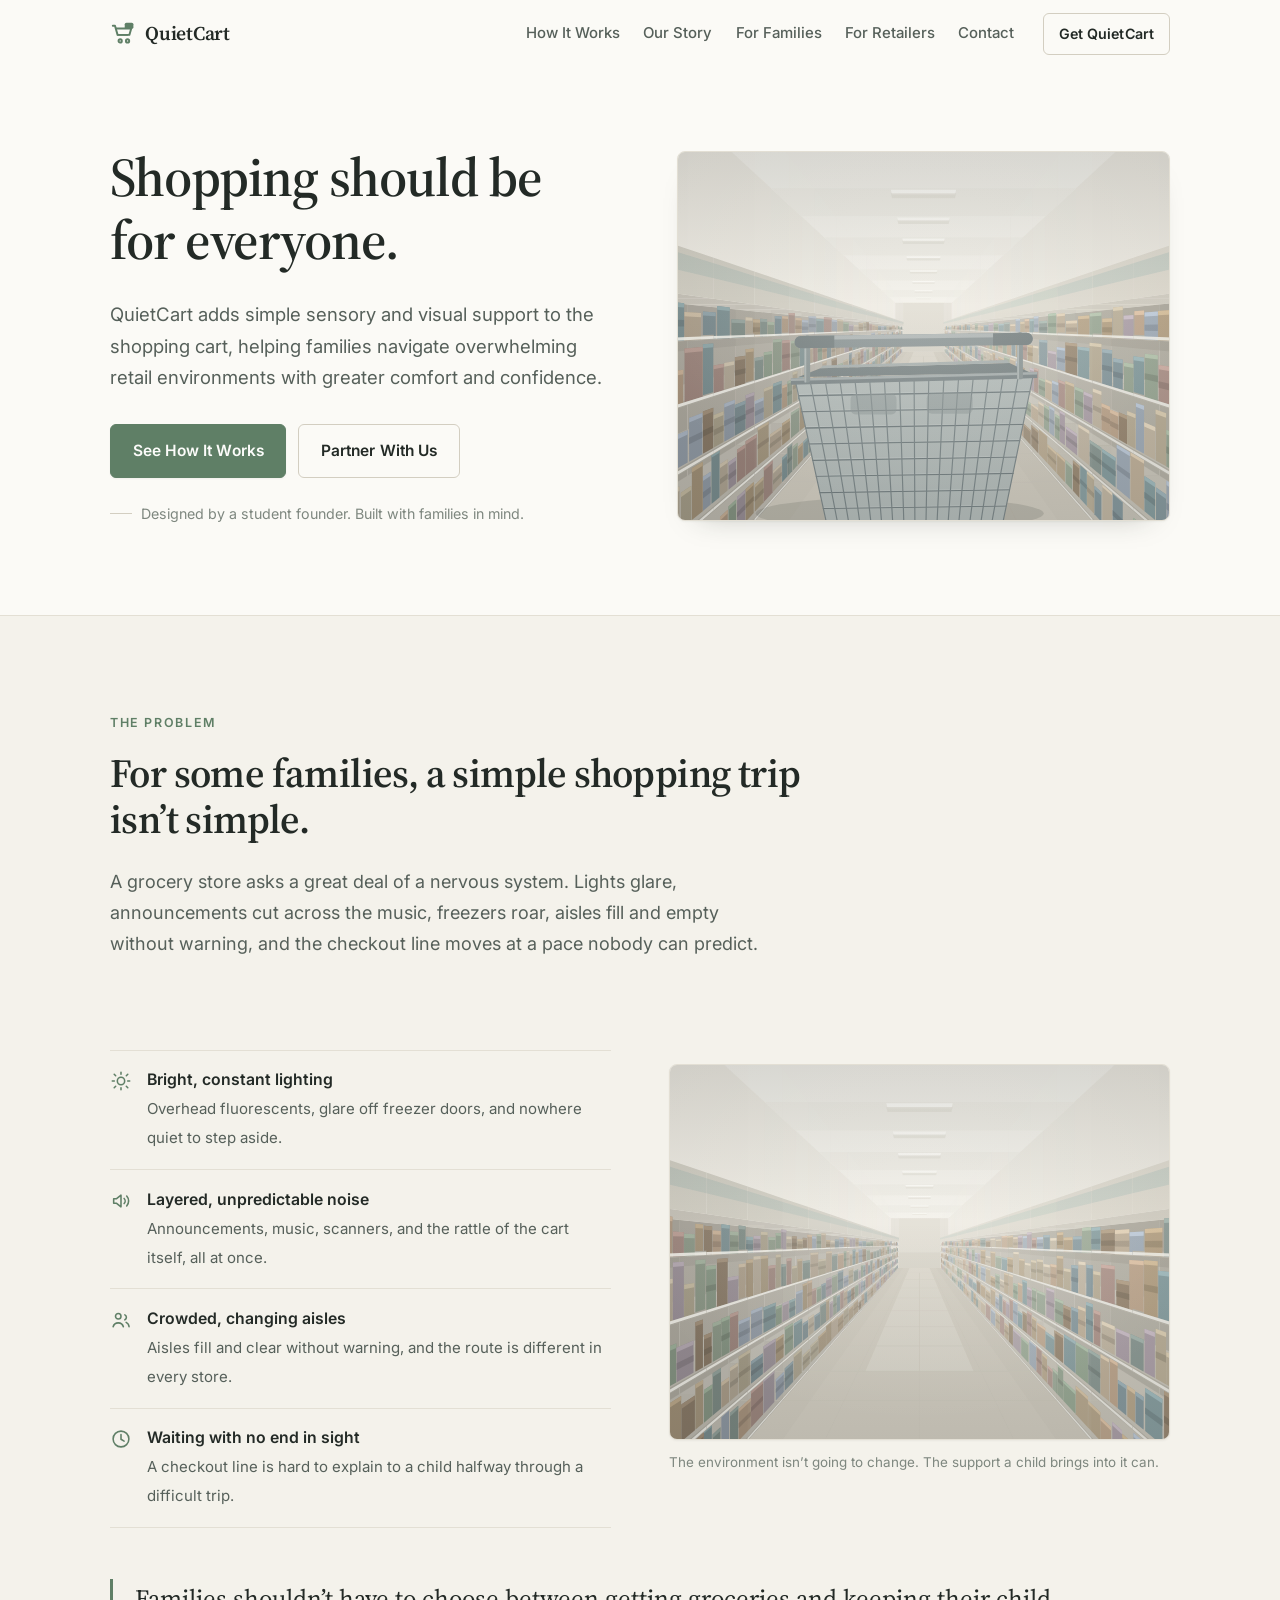
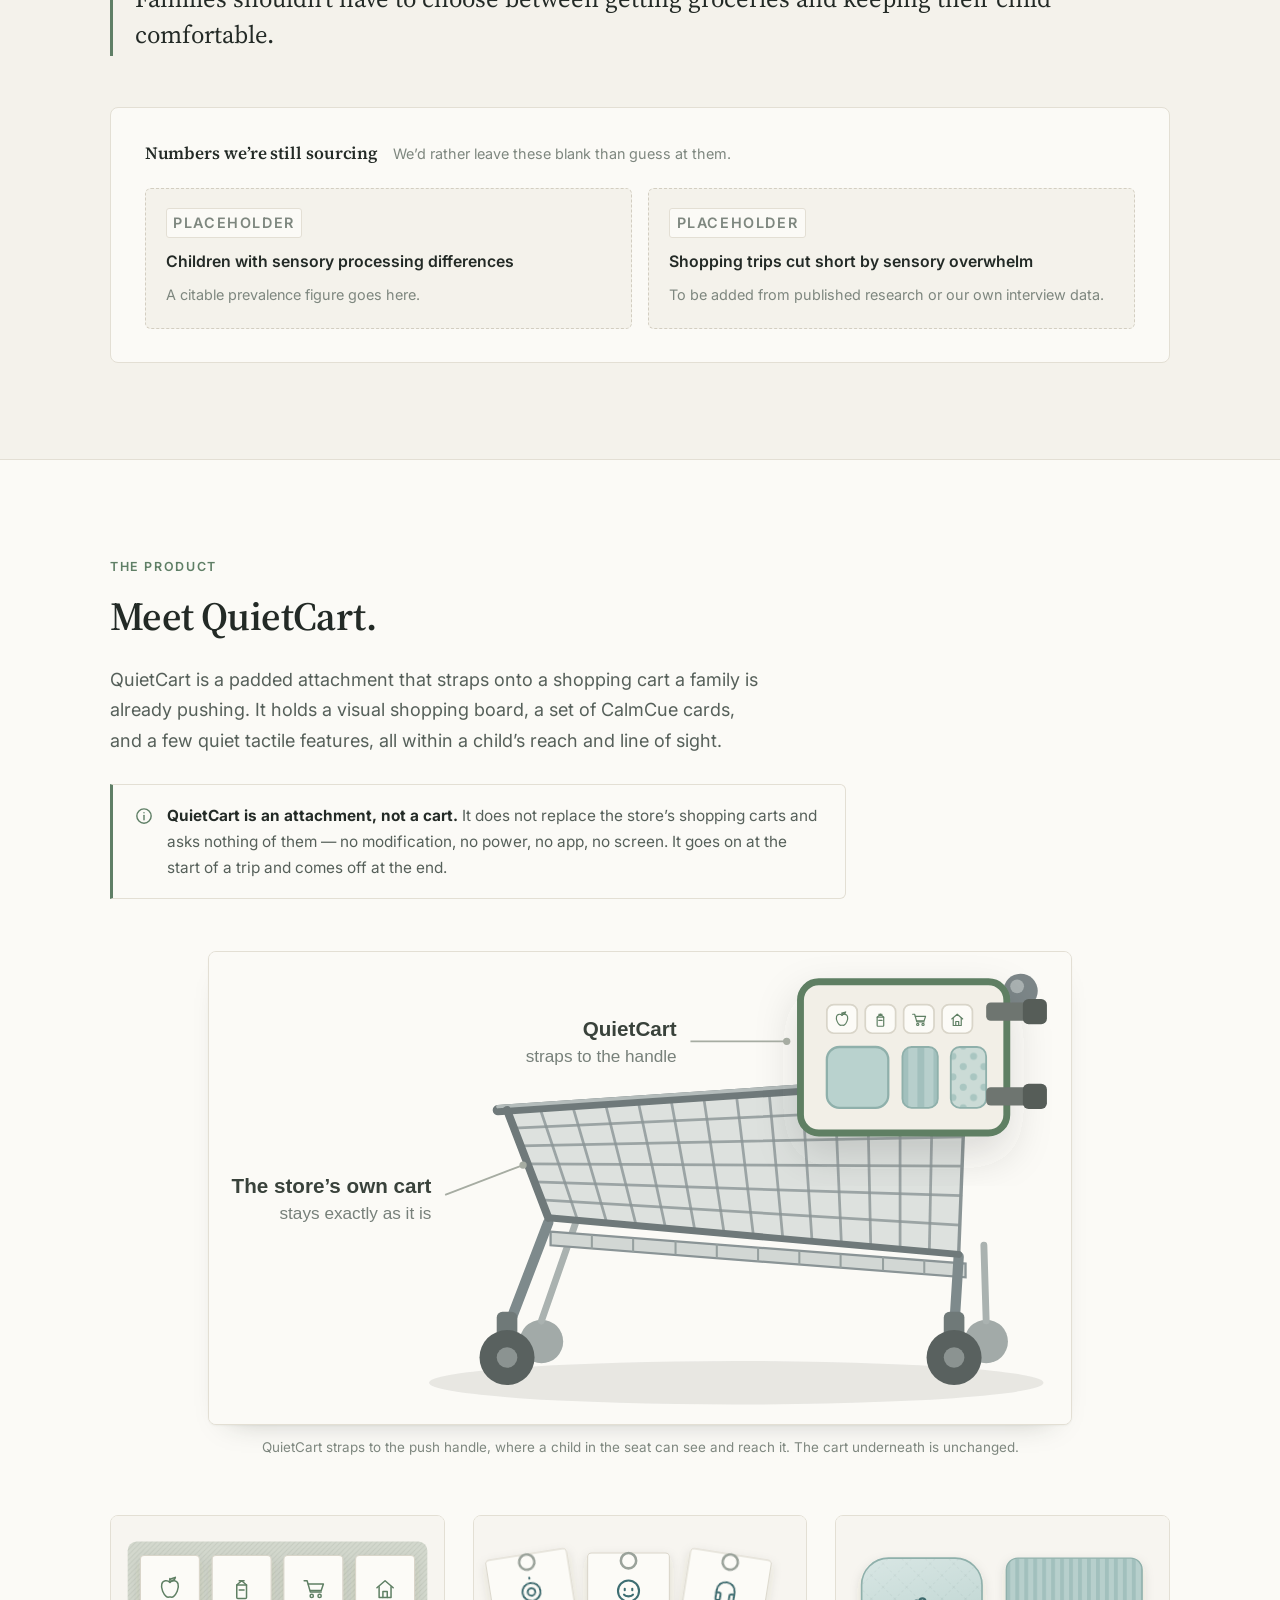
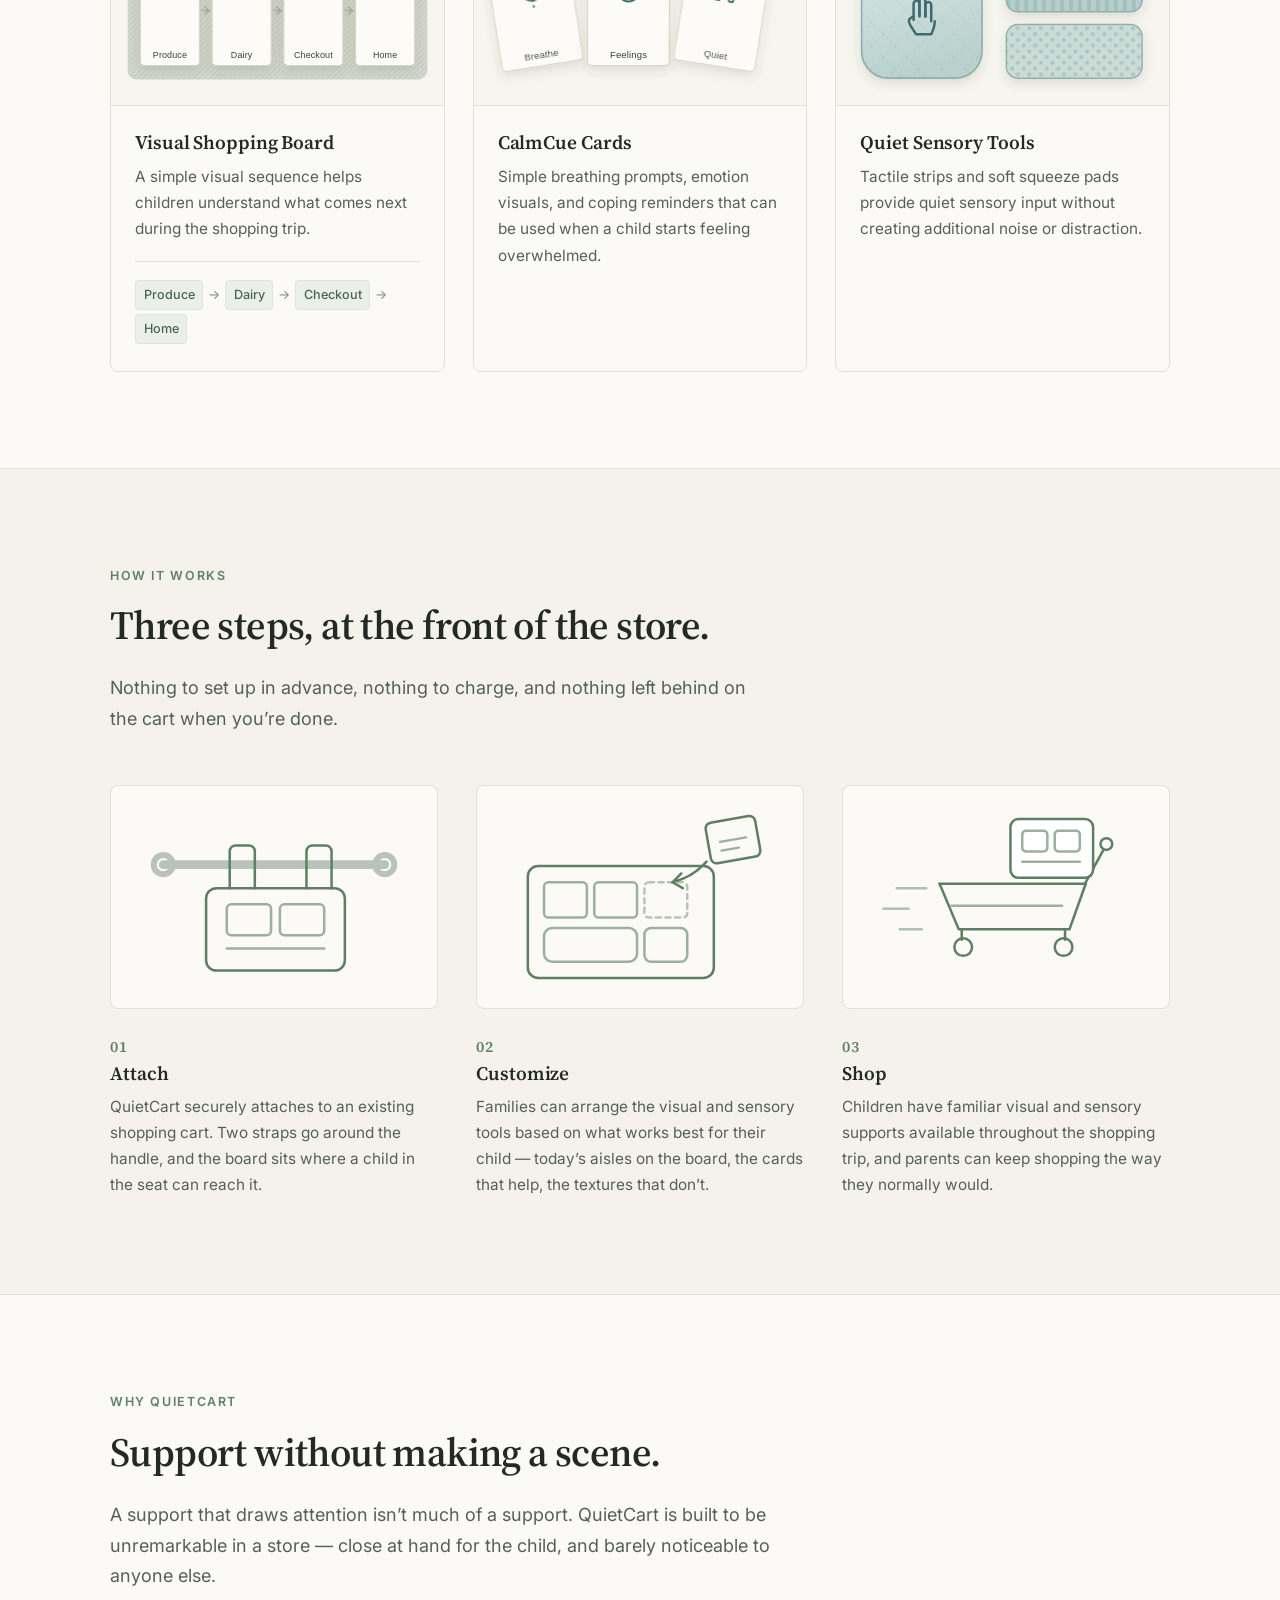
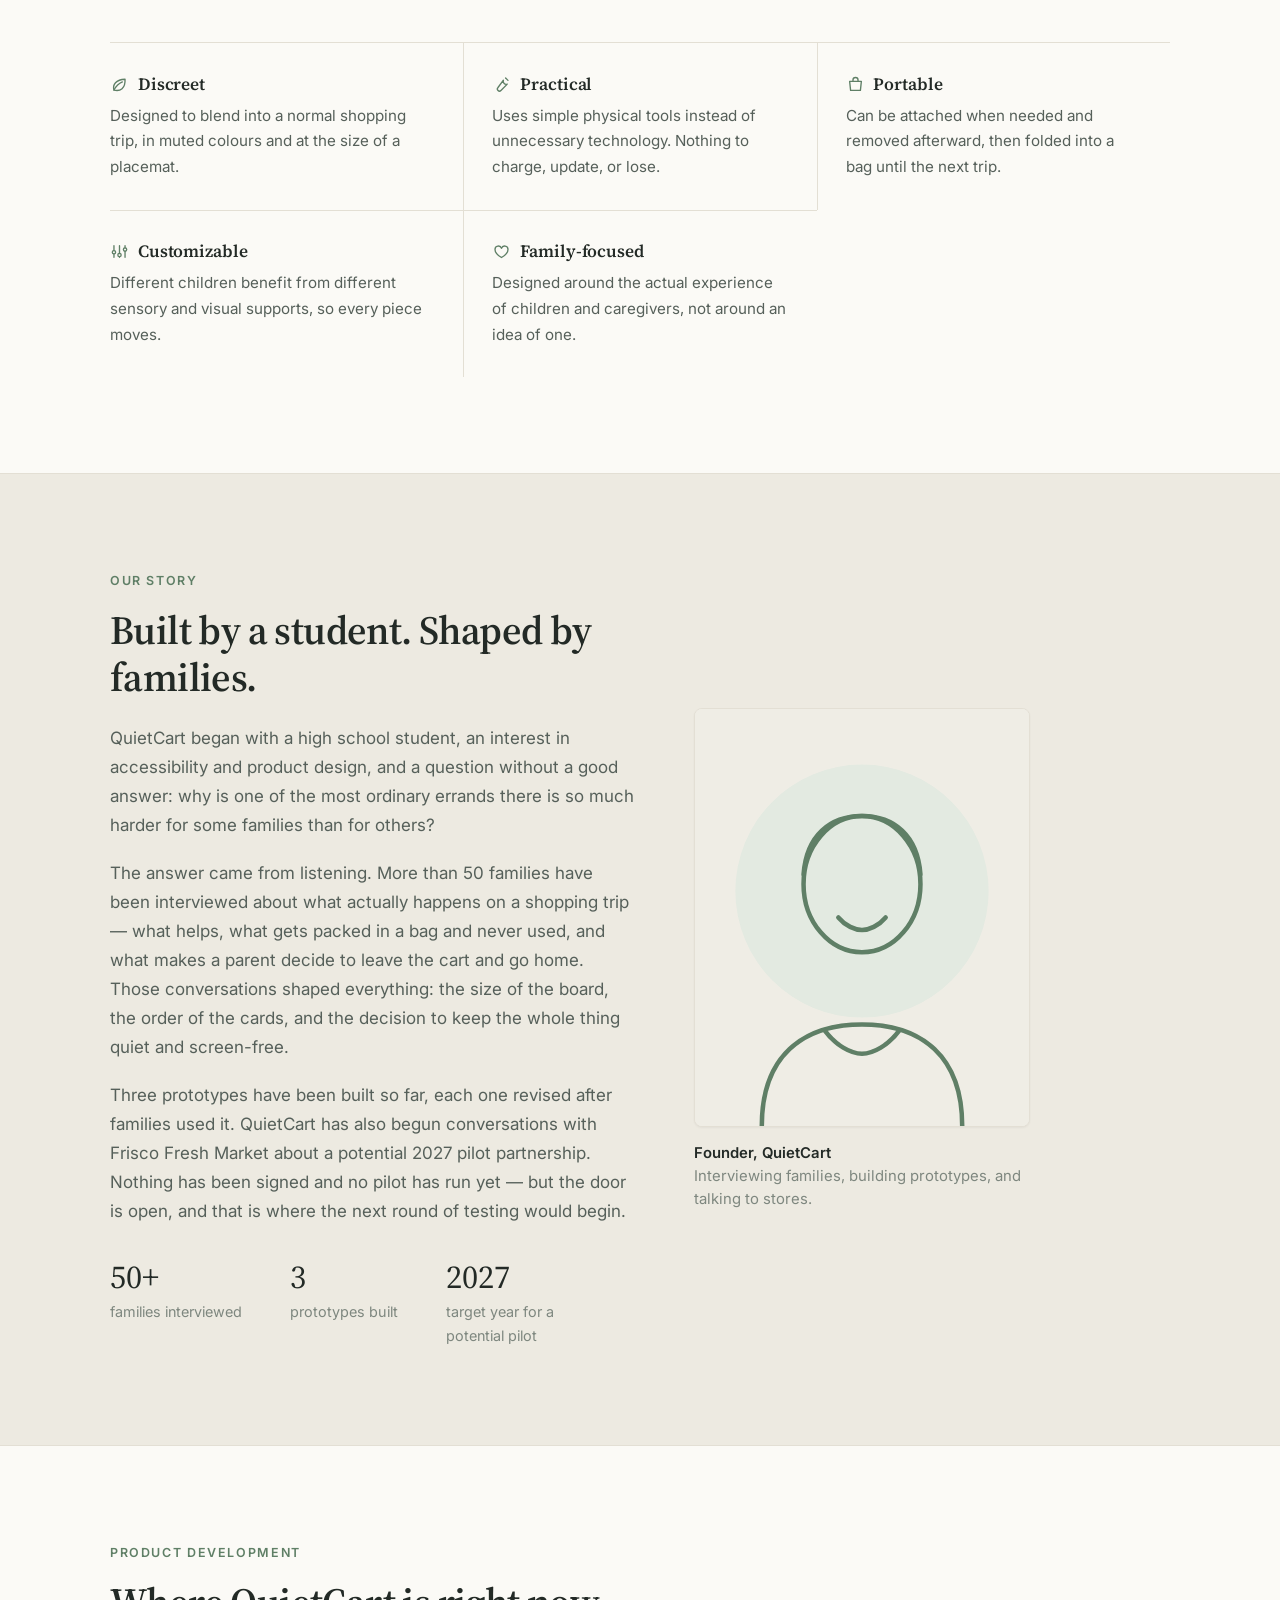
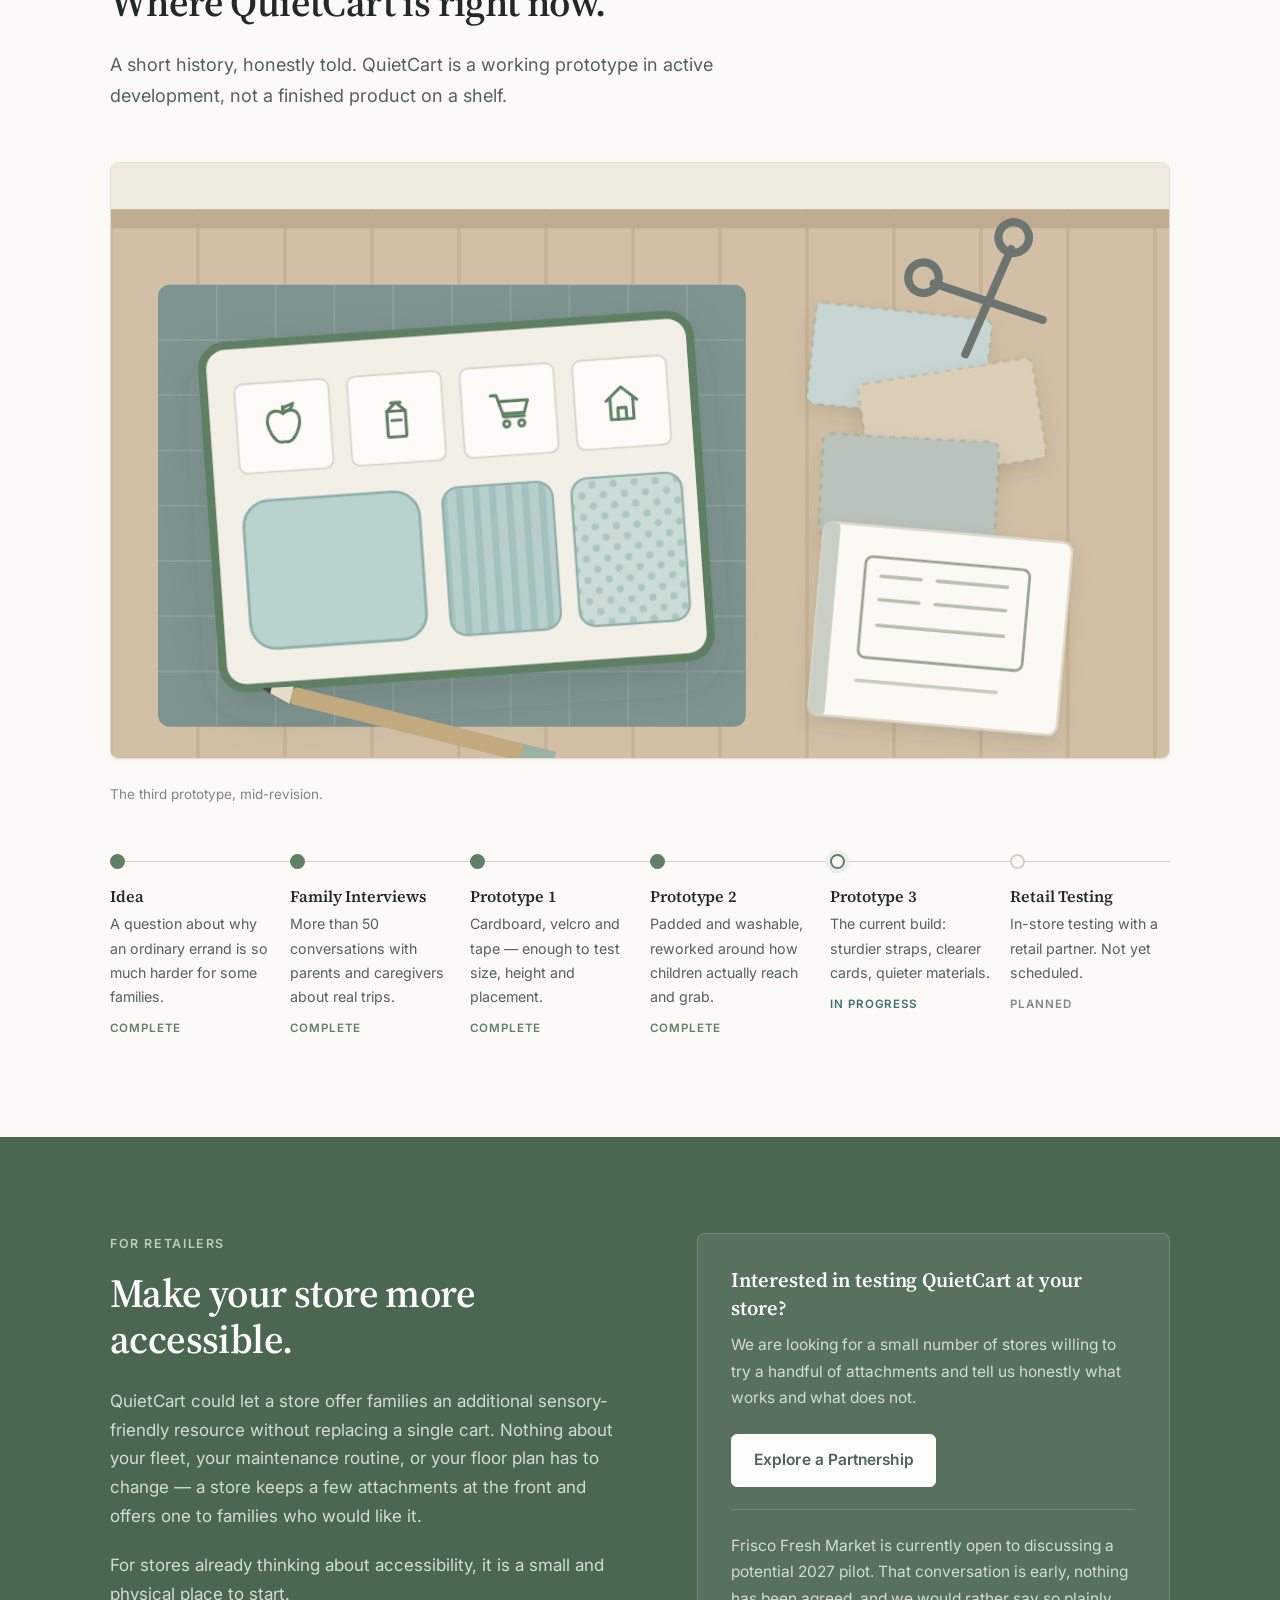
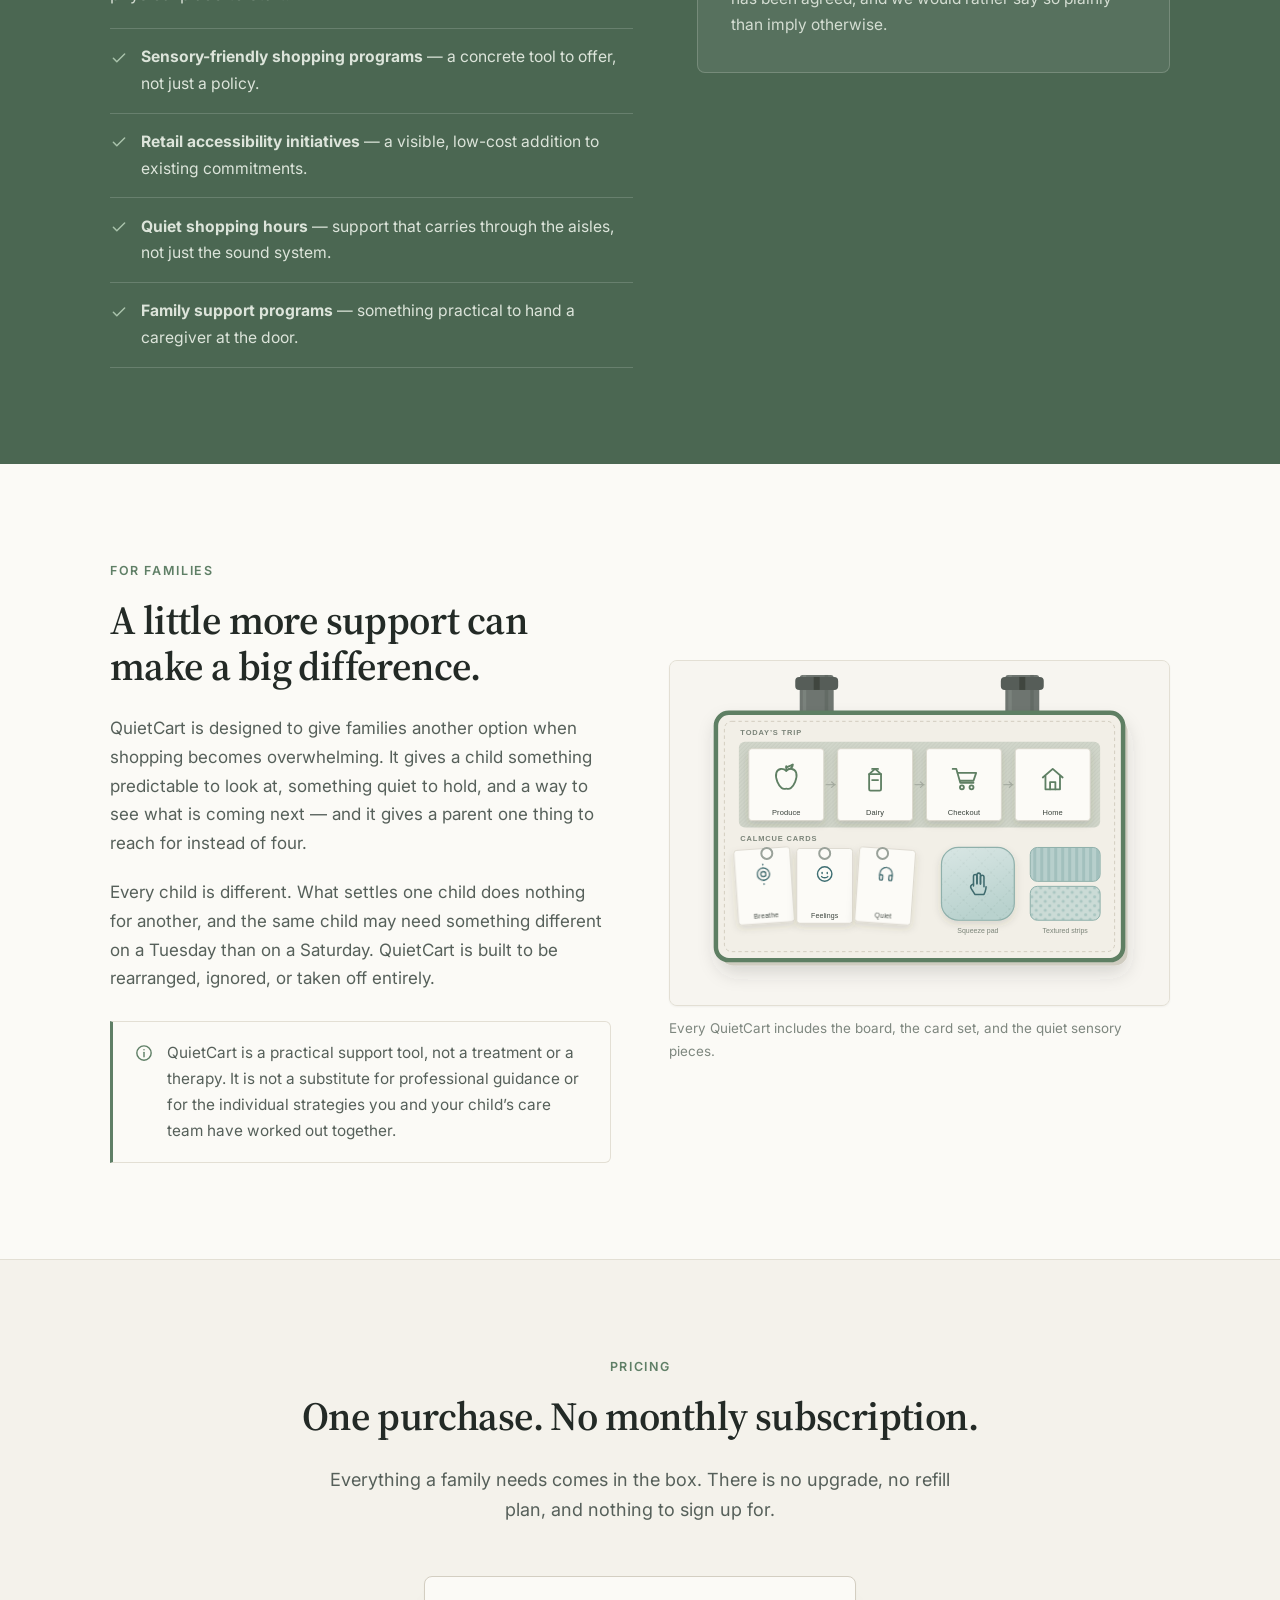
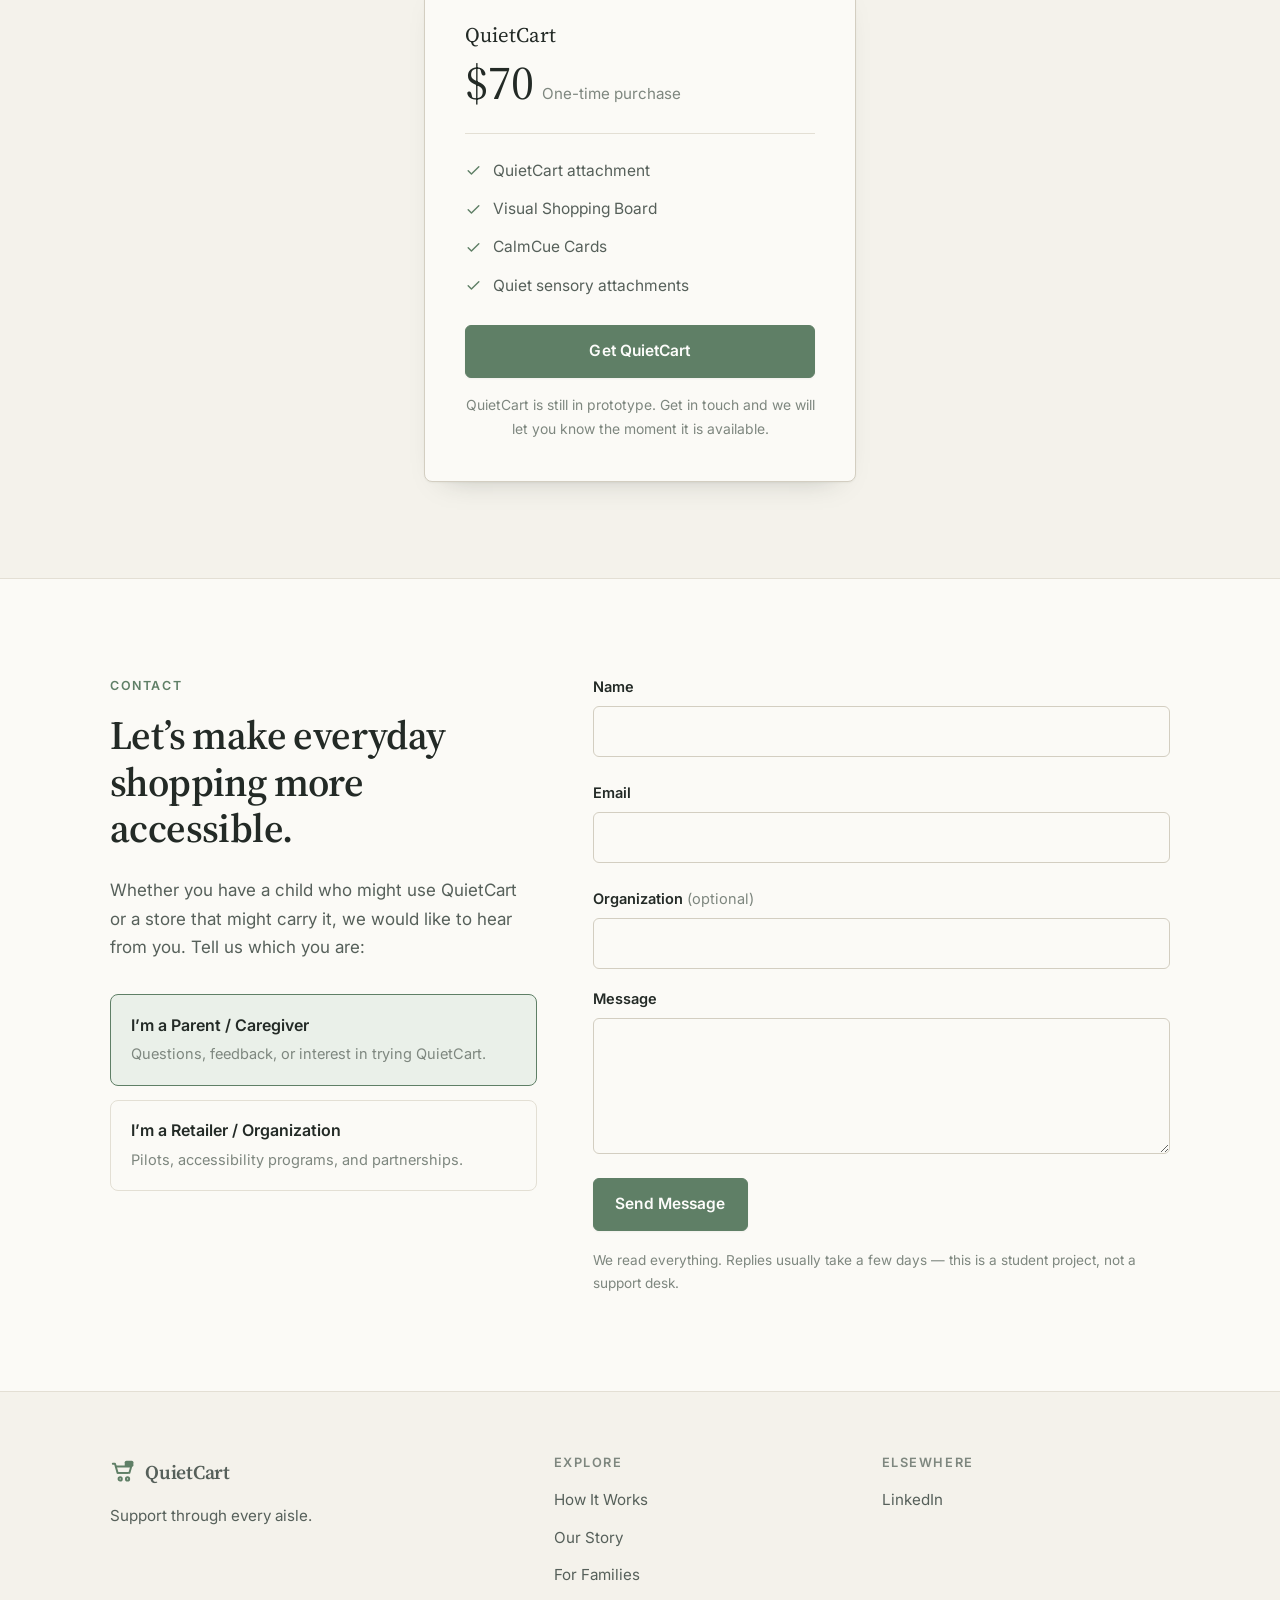
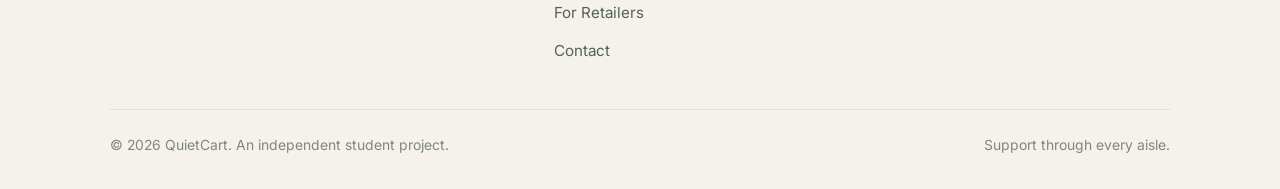
==== commit 4b808d6a: "Add photo slots and a founder portrait to Our Story Photographs now drop straight into assets/img/ph" ====
--- a/index.html
+++ b/index.html
@@ -103,8 +103,11 @@
           </div>
           <p class="hero__note">Designed by a student founder. Built with families in mind.</p>
         </div>
-        <div class="frame">
-          <img src="assets/img/aisle-hero.svg" width="1200" height="900" alt="A supermarket aisle lined with stocked shelves, seen from behind a shopping cart.">
+        <div class="frame frame--photo">
+          <img src="assets/img/aisle-hero.svg" width="1200" height="900"
+               data-photo="assets/img/photos/hero-store.jpg"
+               data-photo-alt="A shopping cart in a supermarket aisle."
+               alt="A supermarket aisle lined with stocked shelves, seen from behind a shopping cart.">
         </div>
       </div>
     </div>
@@ -147,8 +150,11 @@
           </ul>
         </div>
         <div>
-          <div class="frame frame--flat">
-            <img src="assets/img/aisle-quiet.svg" width="1200" height="900" alt="A long supermarket aisle with stocked shelves receding toward the back of the store.">
+          <div class="frame frame--flat frame--photo">
+            <img src="assets/img/aisle-quiet.svg" width="1200" height="900"
+                 data-photo="assets/img/photos/aisle.jpg"
+                 data-photo-alt="A busy supermarket aisle."
+                 alt="A long supermarket aisle with stocked shelves receding toward the back of the store.">
           </div>
           <p class="caption">The environment isn&rsquo;t going to change. The support a child brings into it can.</p>
         </div>
@@ -346,13 +352,20 @@
             <div class="stat"><div class="stat__num">2027</div><div class="stat__label">target year for a potential pilot</div></div>
           </div>
         </div>
-        <div>
-          <div class="frame frame--flat">
-            <!-- TODO: replace with a photograph of the actual prototype when one is available. -->
-            <img src="assets/img/prototype-bench.svg" width="900" height="512" alt="A padded prototype board with picture cards, a squeeze pad and textured strips on a cutting mat, with fabric swatches, a sketchbook and scissors nearby.">
-          </div>
-          <p class="caption">The third prototype, mid-revision.</p>
-        </div>
+        <figure class="portrait">
+          <div class="frame frame--flat frame--portrait">
+            <!-- Drop founder.jpg into assets/img/photos/ and it replaces this drawing automatically. -->
+            <img src="assets/img/placeholder-portrait.svg" width="480" height="600"
+                 data-photo="assets/img/photos/founder.jpg"
+                 data-photo-alt="Portrait of the founder of QuietCart."
+                 alt="A simple line drawing standing in for a photograph of the founder.">
+          </div>
+          <figcaption class="byline">
+            <!-- TODO: add the founder's name above the role. -->
+            <strong>Founder, QuietCart</strong>
+            <span>Interviewing families, building prototypes, and talking to stores.</span>
+          </figcaption>
+        </figure>
       </div>
     </div>
   </section>
@@ -366,6 +379,15 @@
         <p class="lead">A short history, honestly told. QuietCart is a working prototype in active development,
           not a finished product on a shelf.</p>
       </div>
+
+      <div class="frame frame--flat frame--wide reveal" style="margin-bottom: clamp(2.25rem, 4vw, 3rem)">
+        <!-- Drop prototype.jpg into assets/img/photos/ to show the real build here. -->
+        <img src="assets/img/prototype-bench.svg" width="900" height="512"
+             data-photo="assets/img/photos/prototype.jpg"
+             data-photo-alt="The third QuietCart prototype."
+             alt="A padded prototype board with picture cards, a squeeze pad and textured strips on a cutting mat, with fabric swatches, a sketchbook and scissors nearby.">
+      </div>
+      <p class="caption reveal" style="margin: -1.5rem 0 clamp(2.25rem, 4vw, 3rem)">The third prototype, mid-revision.</p>
 
       <div class="timeline reveal">
         <div class="tl-item tl-item--done">
@@ -465,6 +487,13 @@
           </div>
         </div>
         <div>
+          <figure class="photo-figure" data-photo-only hidden>
+            <div class="frame frame--flat frame--photo">
+              <img src="data:image/svg+xml,%3Csvg xmlns='http://www.w3.org/2000/svg'/%3E" alt=""
+                   data-photo="assets/img/photos/family-shopping.jpg"
+                   data-photo-alt="A parent and child shopping together with a cart.">
+            </div>
+          </figure>
           <div class="frame frame--flat">
             <img src="assets/img/product-board.svg" width="1000" height="690" alt="The QuietCart attachment: a padded board with a four-step visual shopping sequence, CalmCue cards on a ring, a squeeze pad and textured strips.">
           </div>
--- a/assets/css/styles.css
+++ b/assets/css/styles.css
@@ -439,3 +439,18 @@
 section[id], main [id] { scroll-margin-top: 84px; }
 .form__status--setup { border-color: var(--line-2); background: var(--paper-2); color: var(--ink-2); }
 .nav__toggle span { pointer-events: none; }
+
+/* --- photograph slots ------------------------------------------------------
+   Illustrations ship as the default; a photo dropped into assets/img/photos/
+   replaces one at runtime. Fixed ratios keep the layout steady either way. */
+.frame img { object-fit: cover; }
+.frame--photo img { aspect-ratio: 4 / 3; width: 100%; }
+.frame--wide img { aspect-ratio: 16 / 9; width: 100%; }
+.frame--portrait { max-width: 21rem; }
+.frame--portrait img { aspect-ratio: 4 / 5; width: 100%; object-position: 50% 26%; }
+
+figure { margin: 0; }
+.photo-figure { margin-bottom: clamp(1.25rem, 2.5vw, 1.75rem); }
+.byline { margin-top: .9rem; font-size: .93rem; line-height: 1.55; max-width: 21rem; }
+.byline strong { display: block; color: var(--ink); font-weight: 600; }
+.byline span { color: var(--ink-3); }
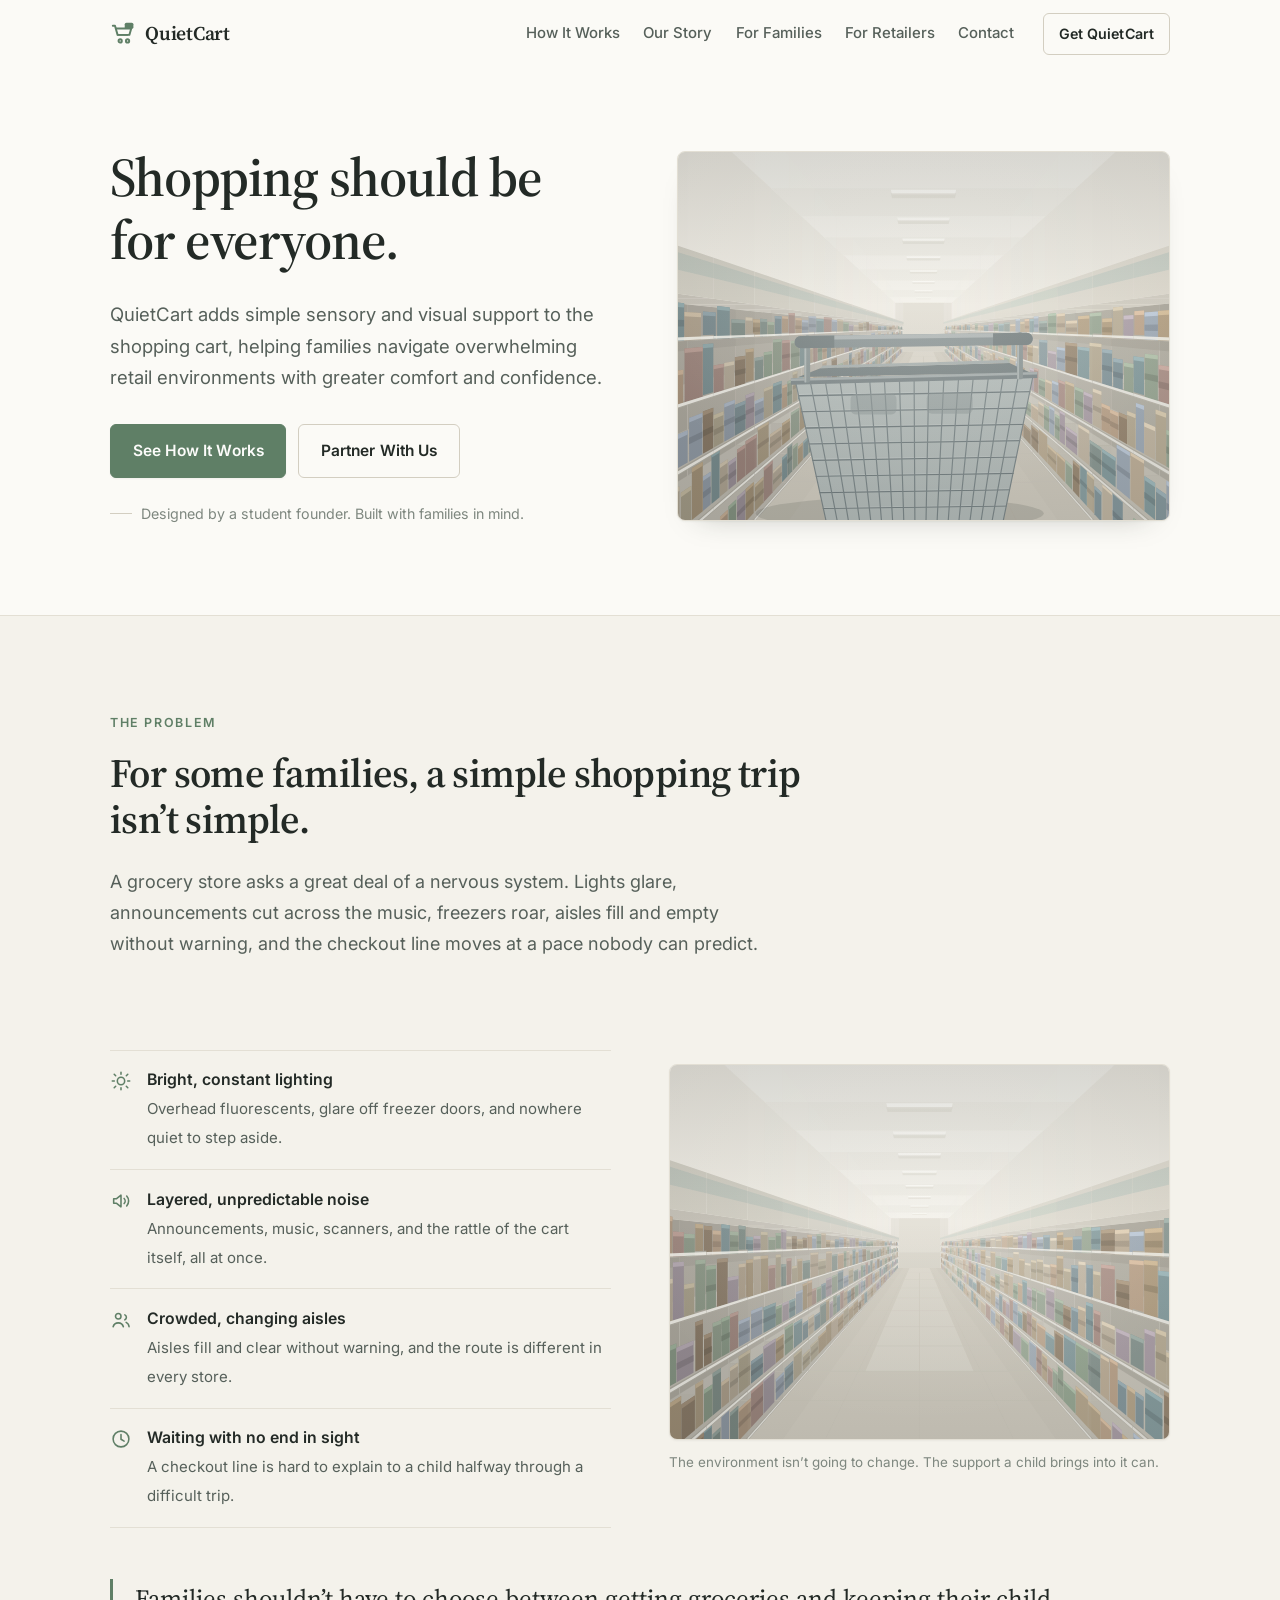
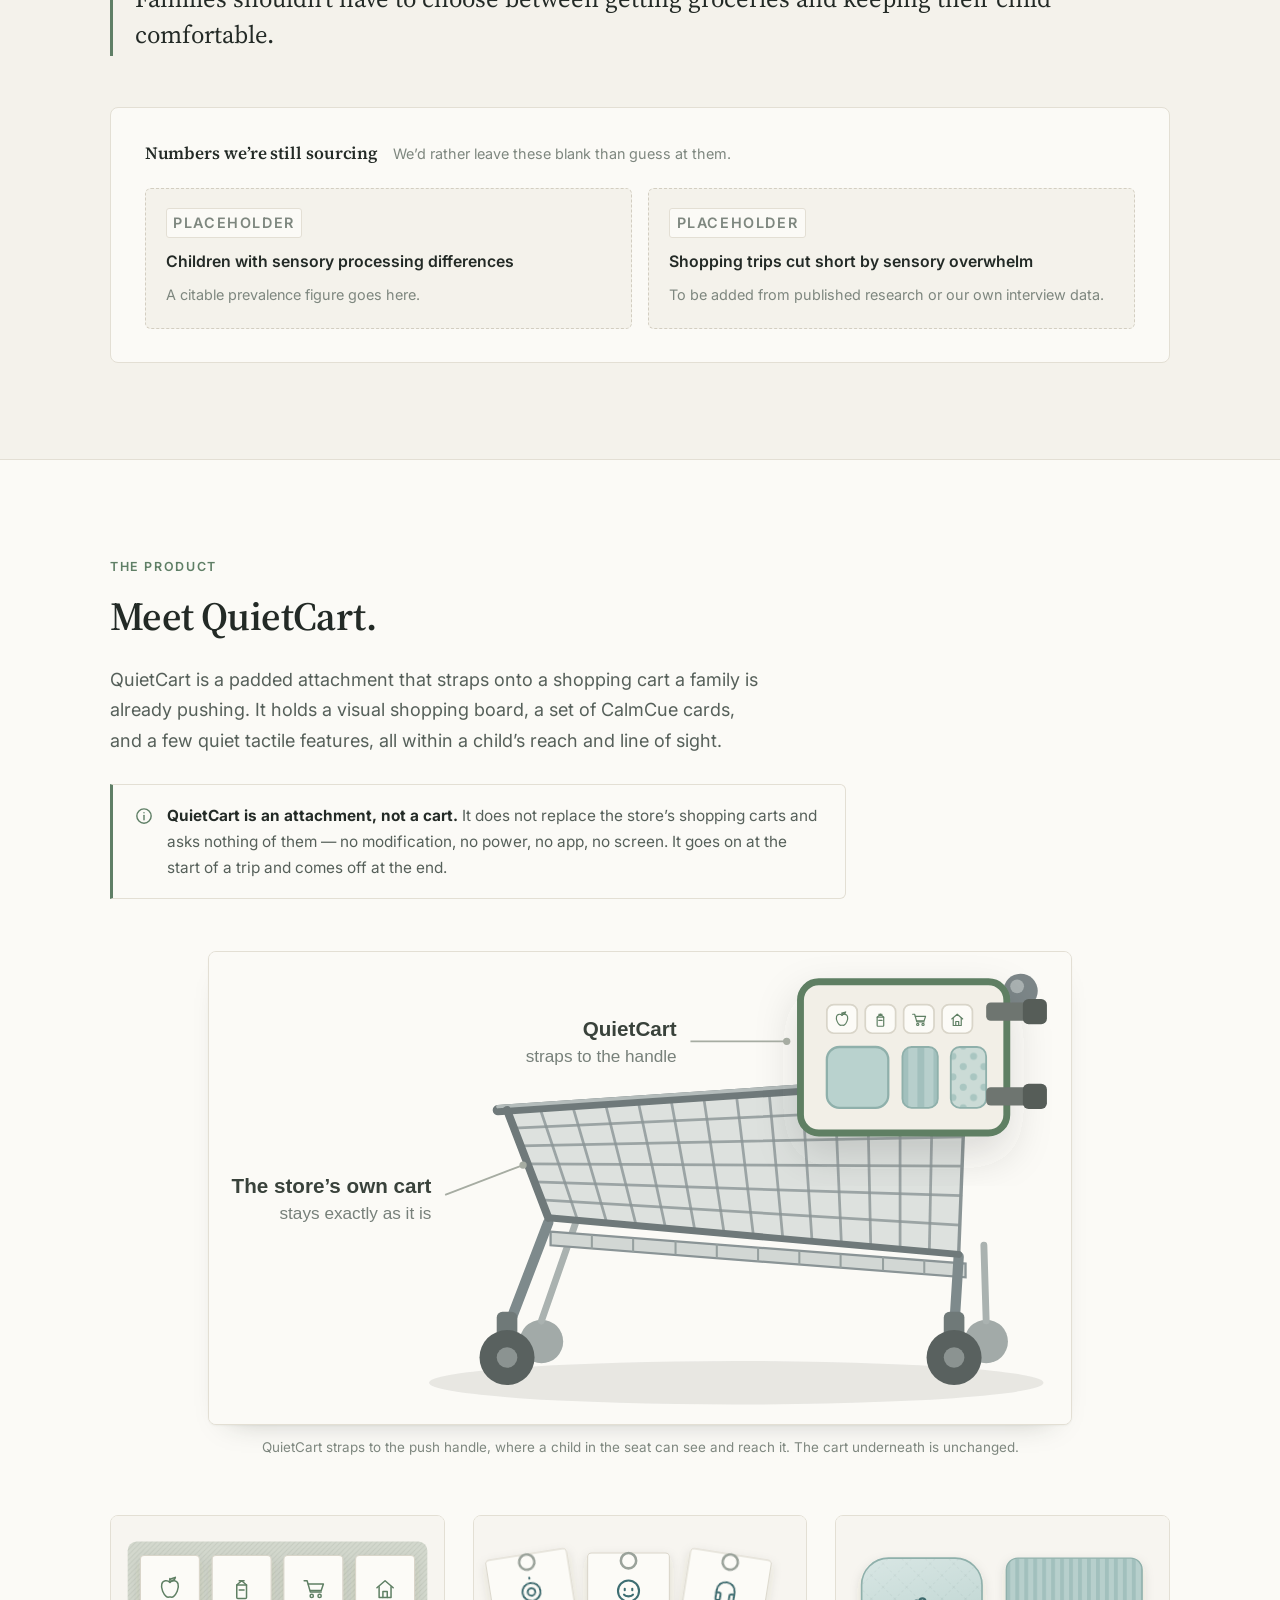
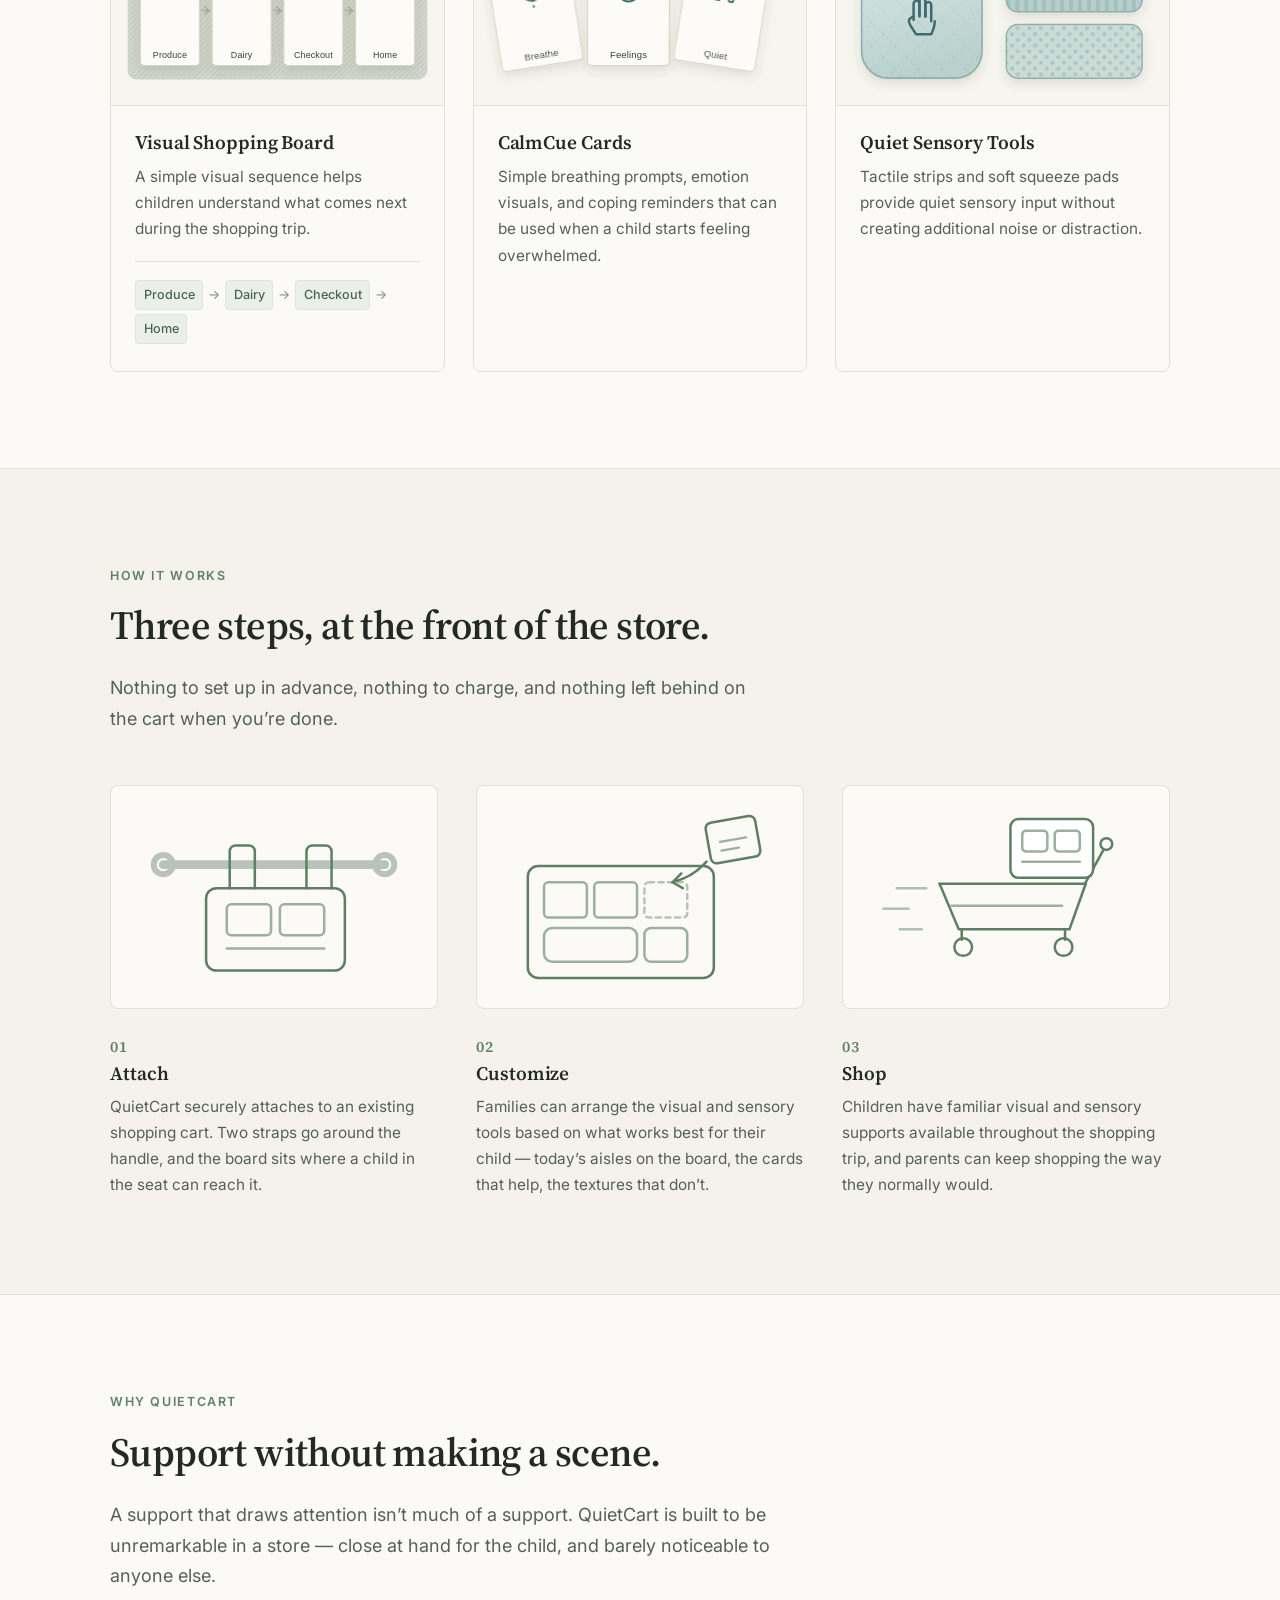
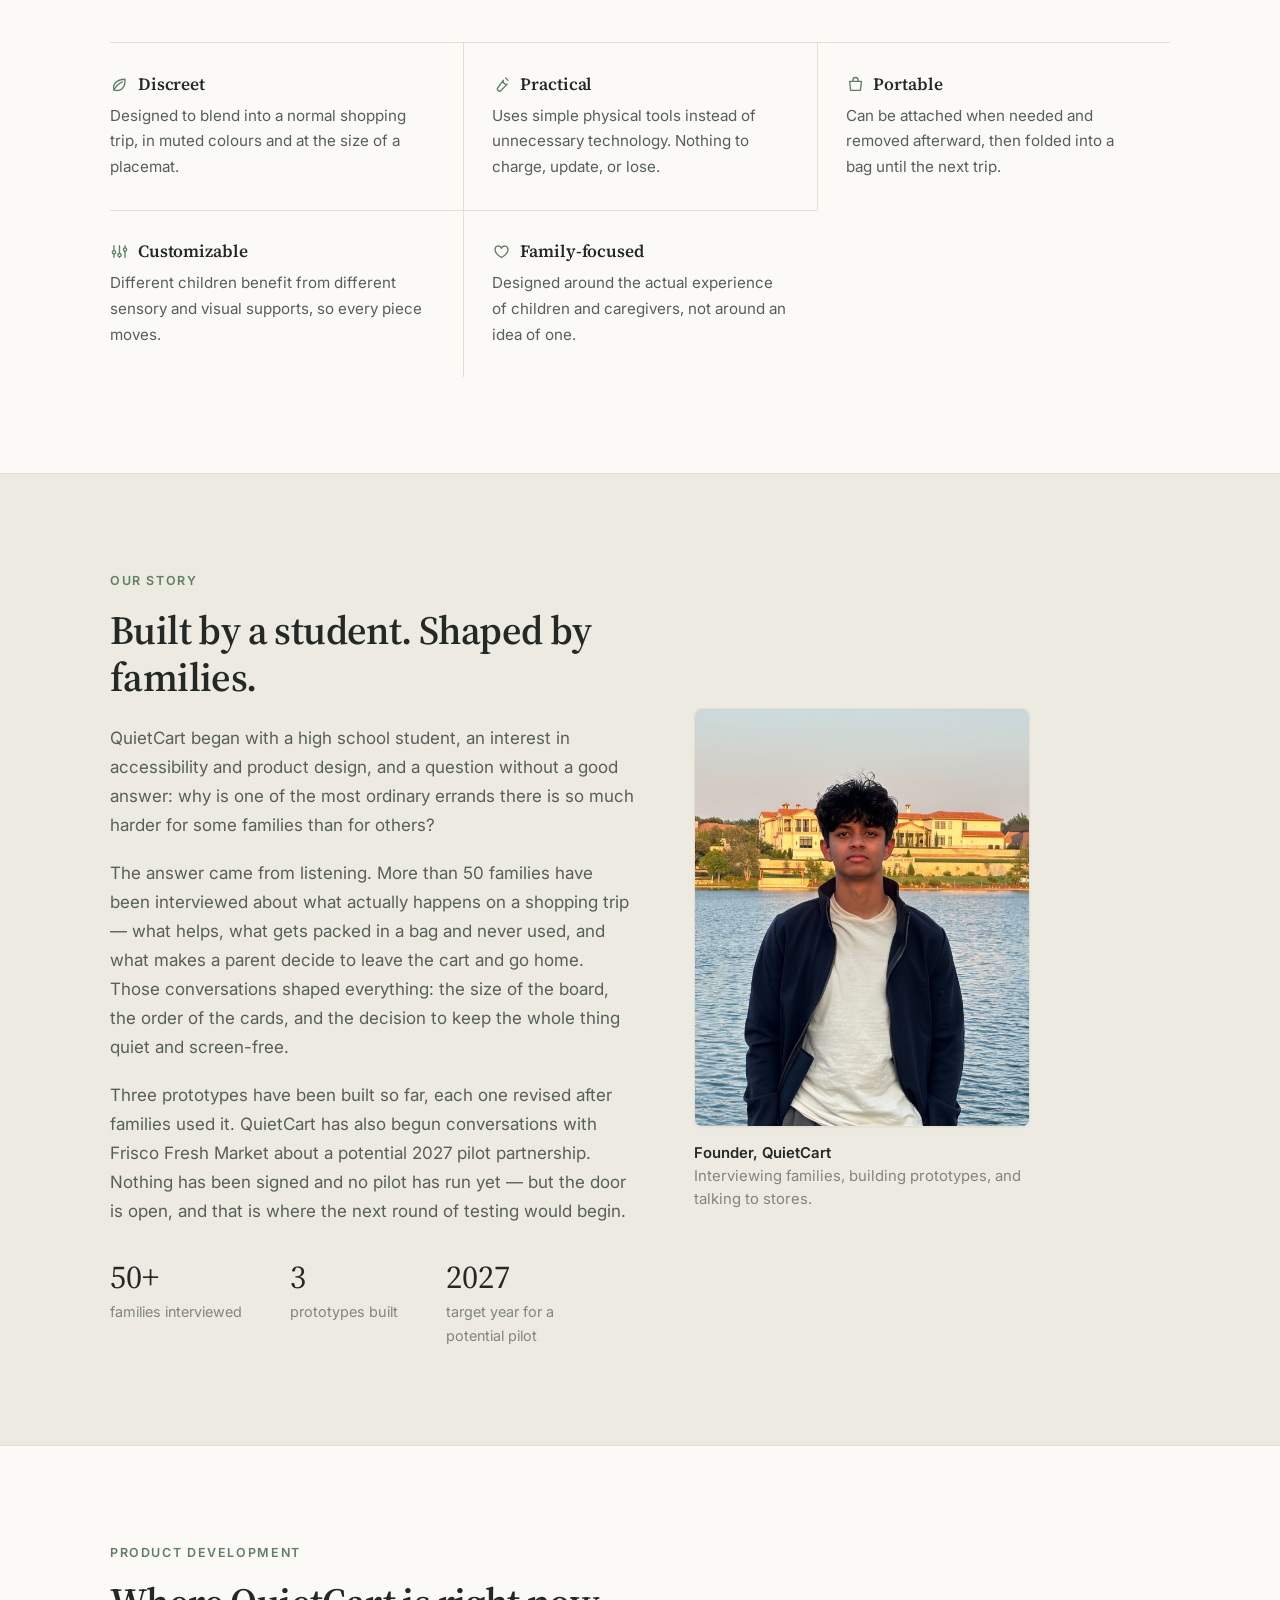
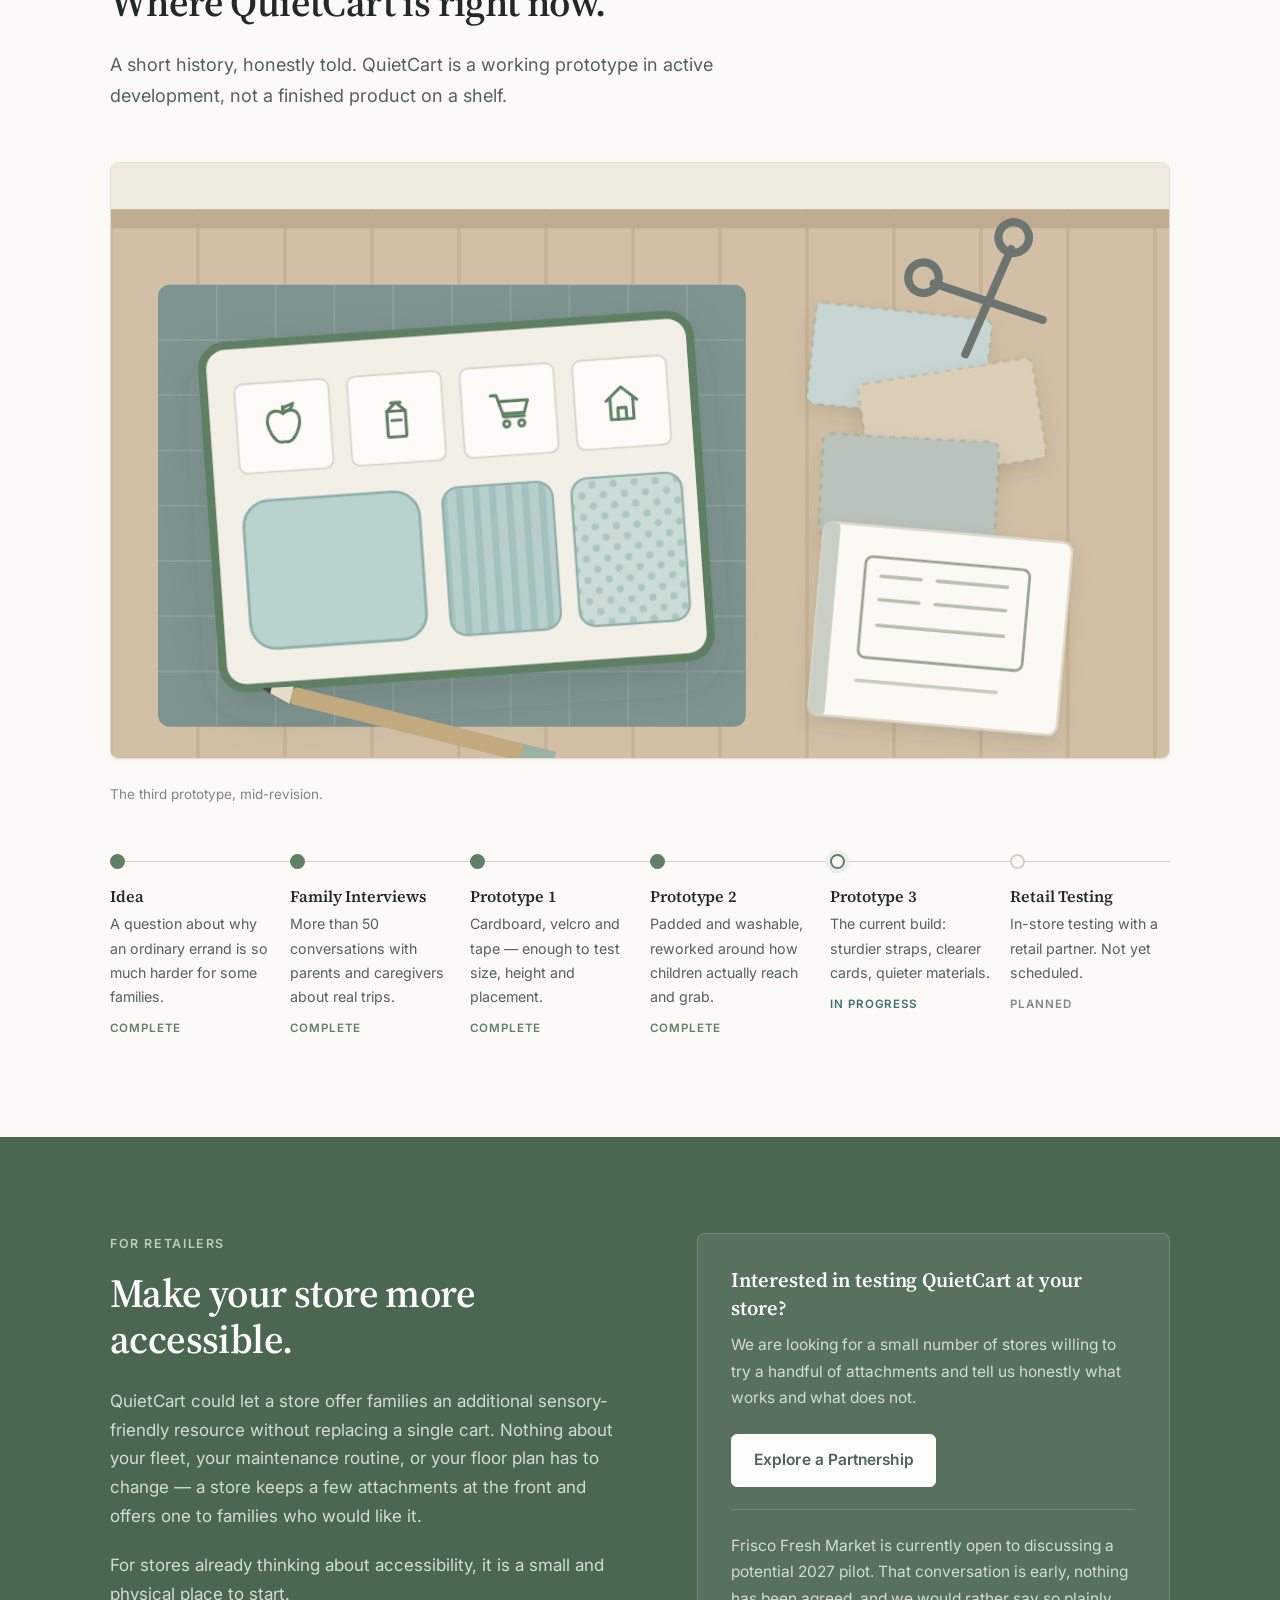
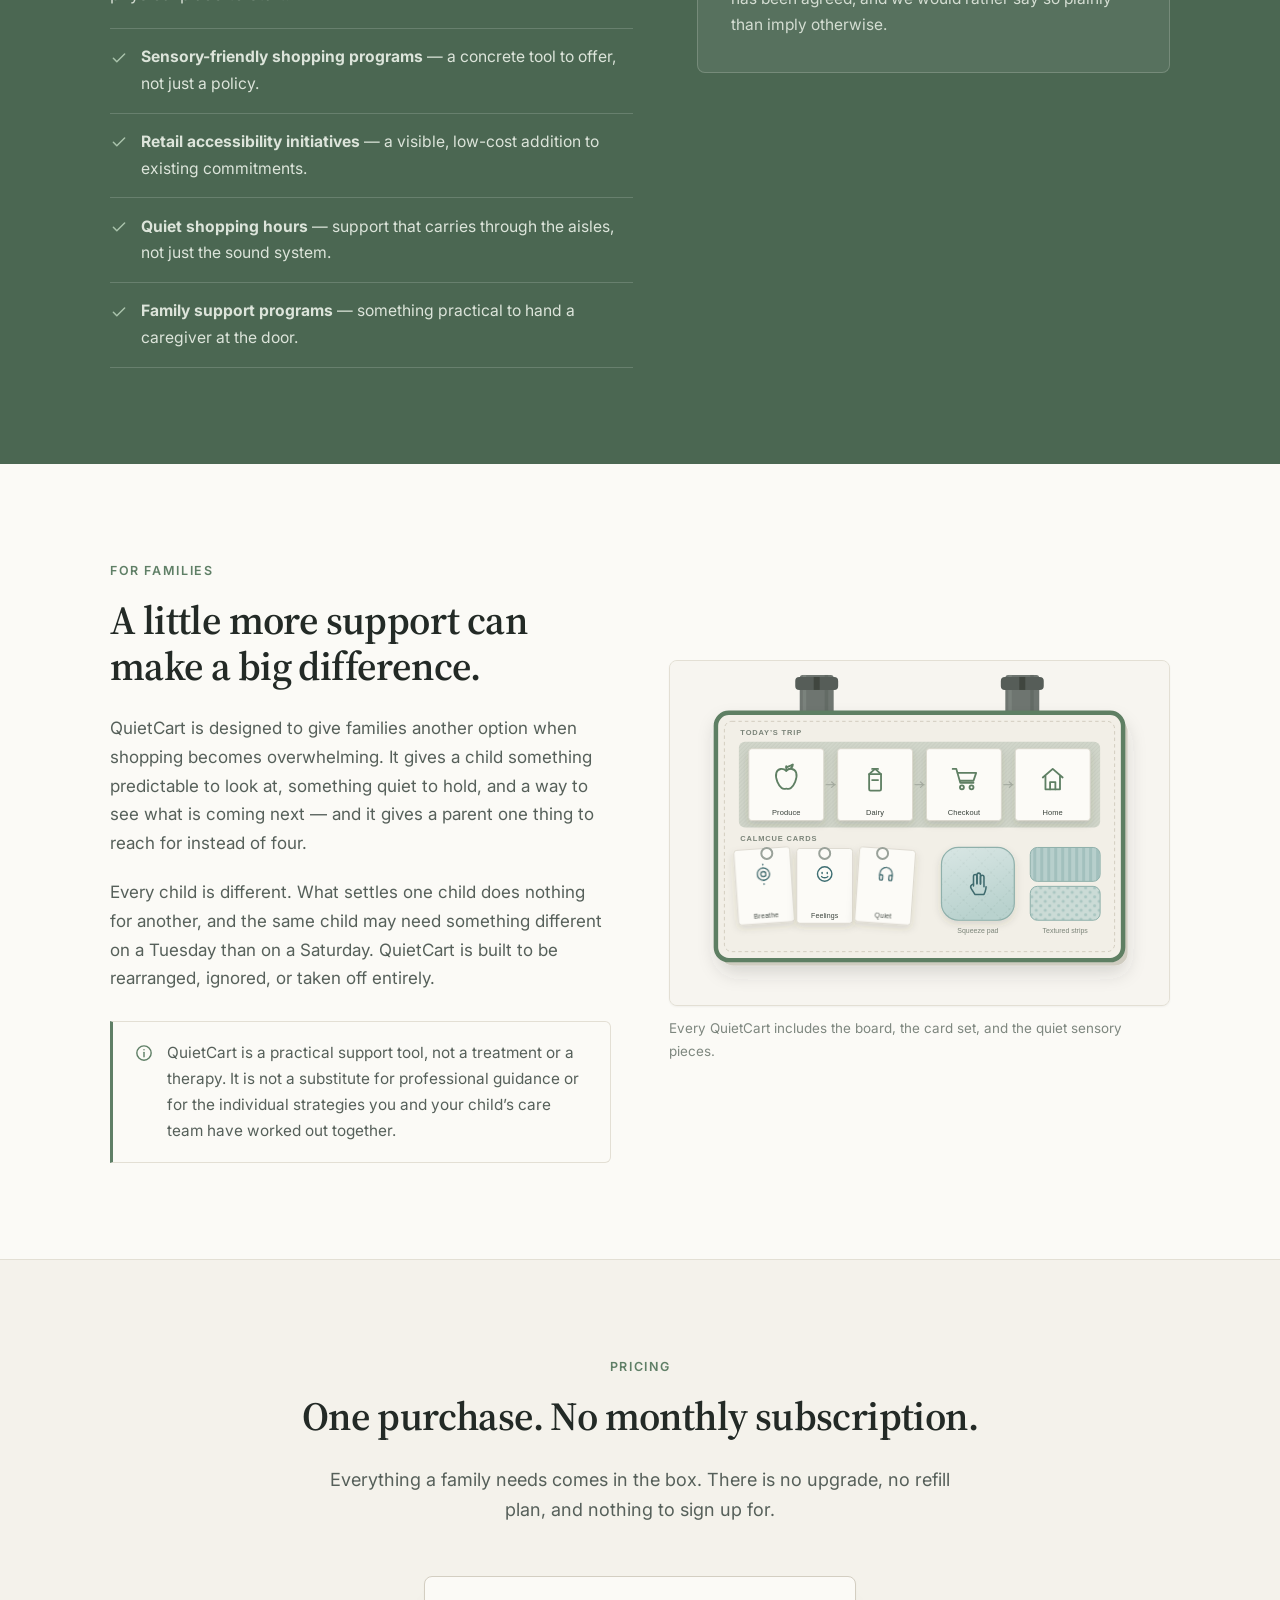
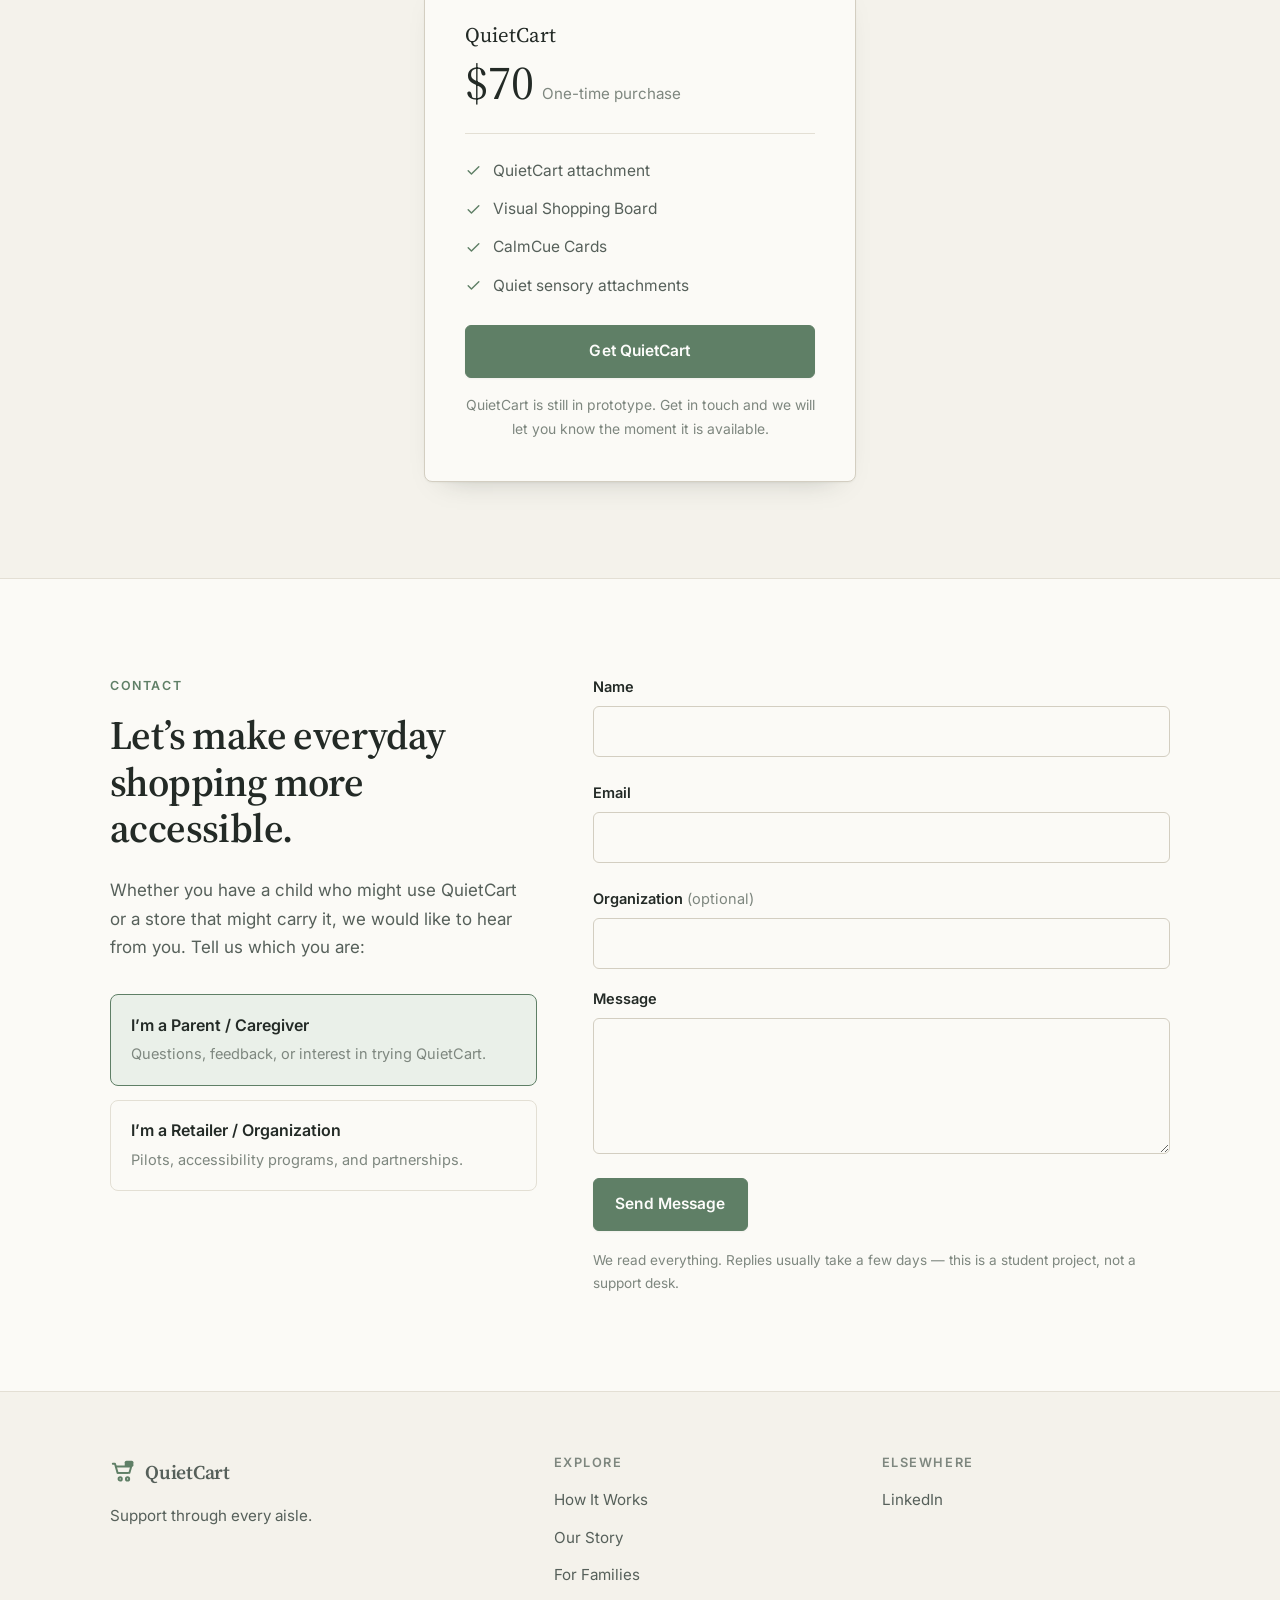
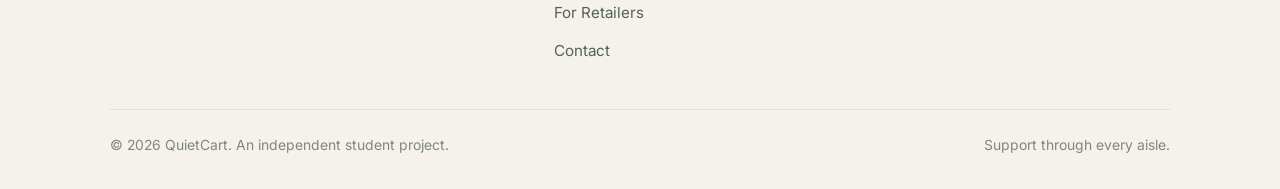
==== commit 0e990eb5: "Add the founder photograph to Our Story Recovered the portrait the founder sent and installed it as " ====
--- a/index.html
+++ b/index.html
@@ -354,11 +354,8 @@
         </div>
         <figure class="portrait">
           <div class="frame frame--flat frame--portrait">
-            <!-- Drop founder.jpg into assets/img/photos/ and it replaces this drawing automatically. -->
-            <img src="assets/img/placeholder-portrait.svg" width="480" height="600"
-                 data-photo="assets/img/photos/founder.jpg"
-                 data-photo-alt="Portrait of the founder of QuietCart."
-                 alt="A simple line drawing standing in for a photograph of the founder.">
+            <img src="assets/img/photos/founder.jpg" width="1200" height="1500"
+                 alt="The founder of QuietCart, standing outdoors by a lake at sunset.">
           </div>
           <figcaption class="byline">
             <!-- TODO: add the founder's name above the role. -->
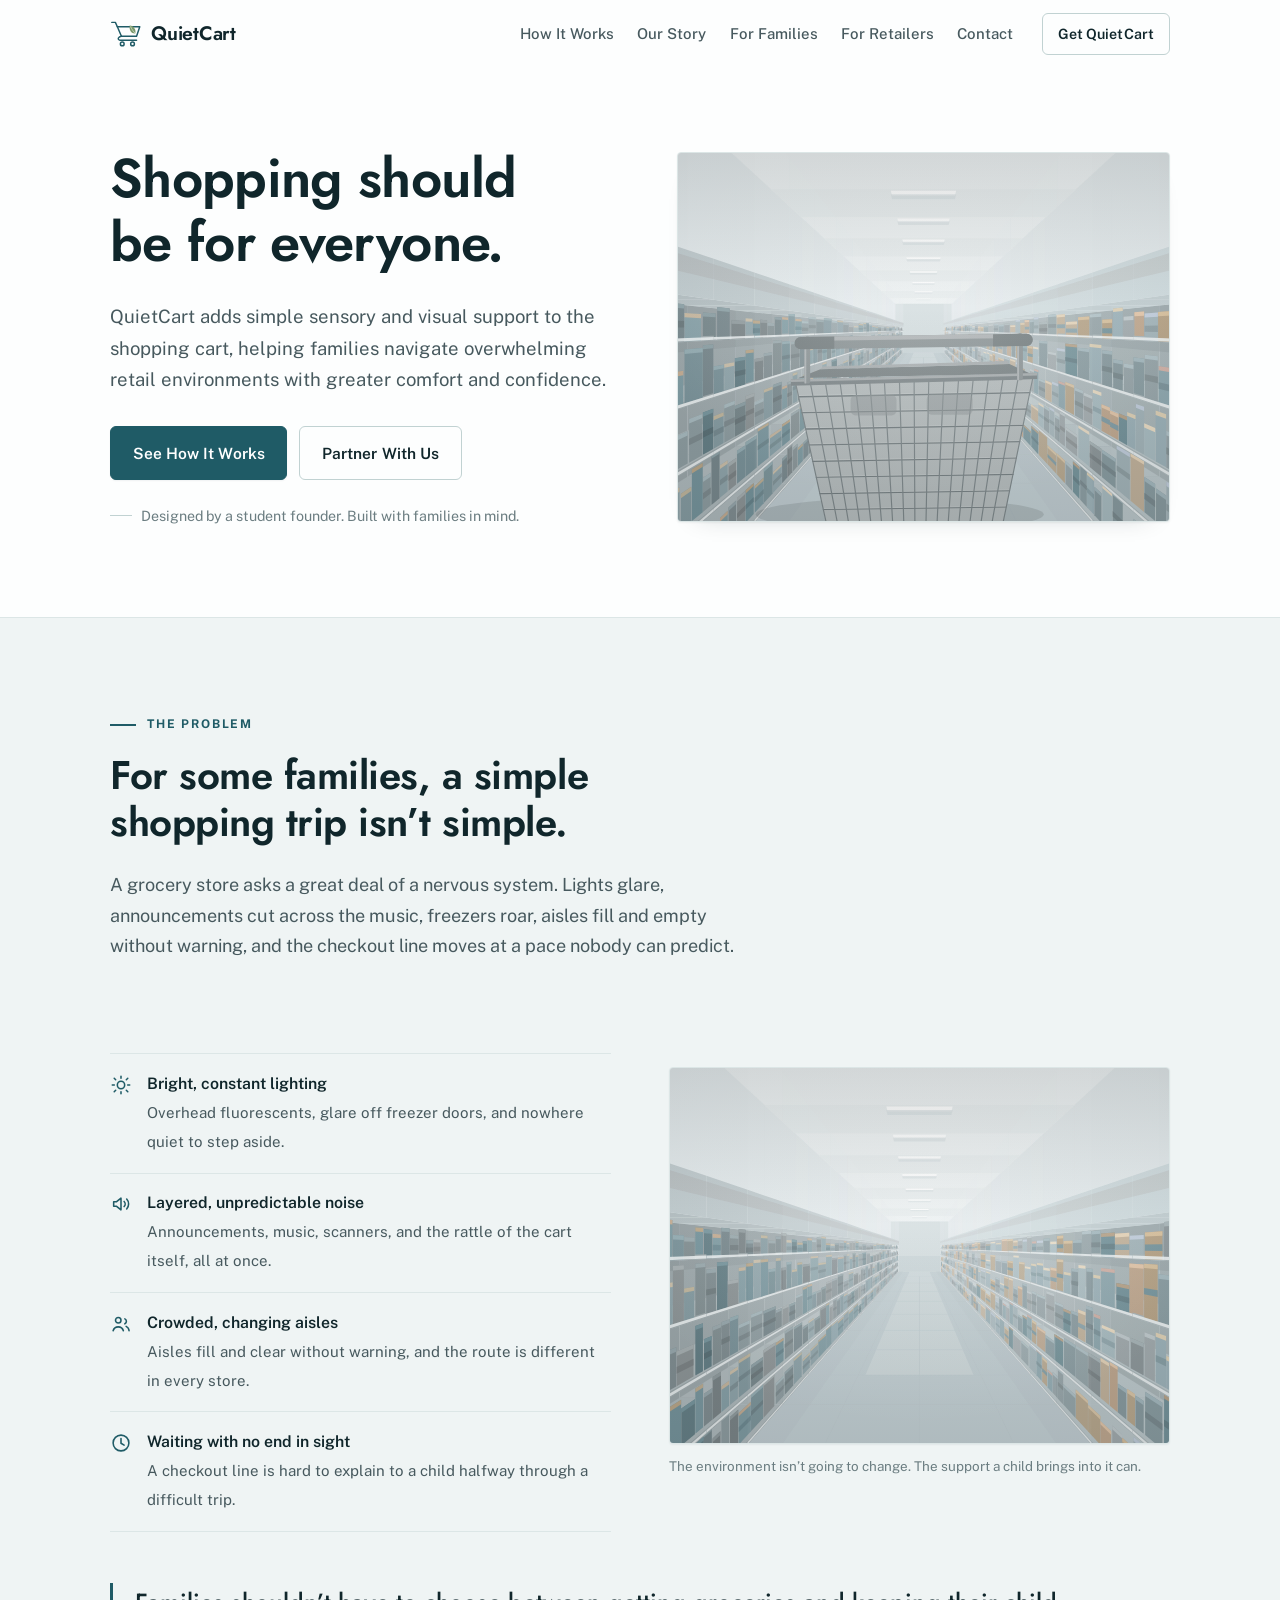
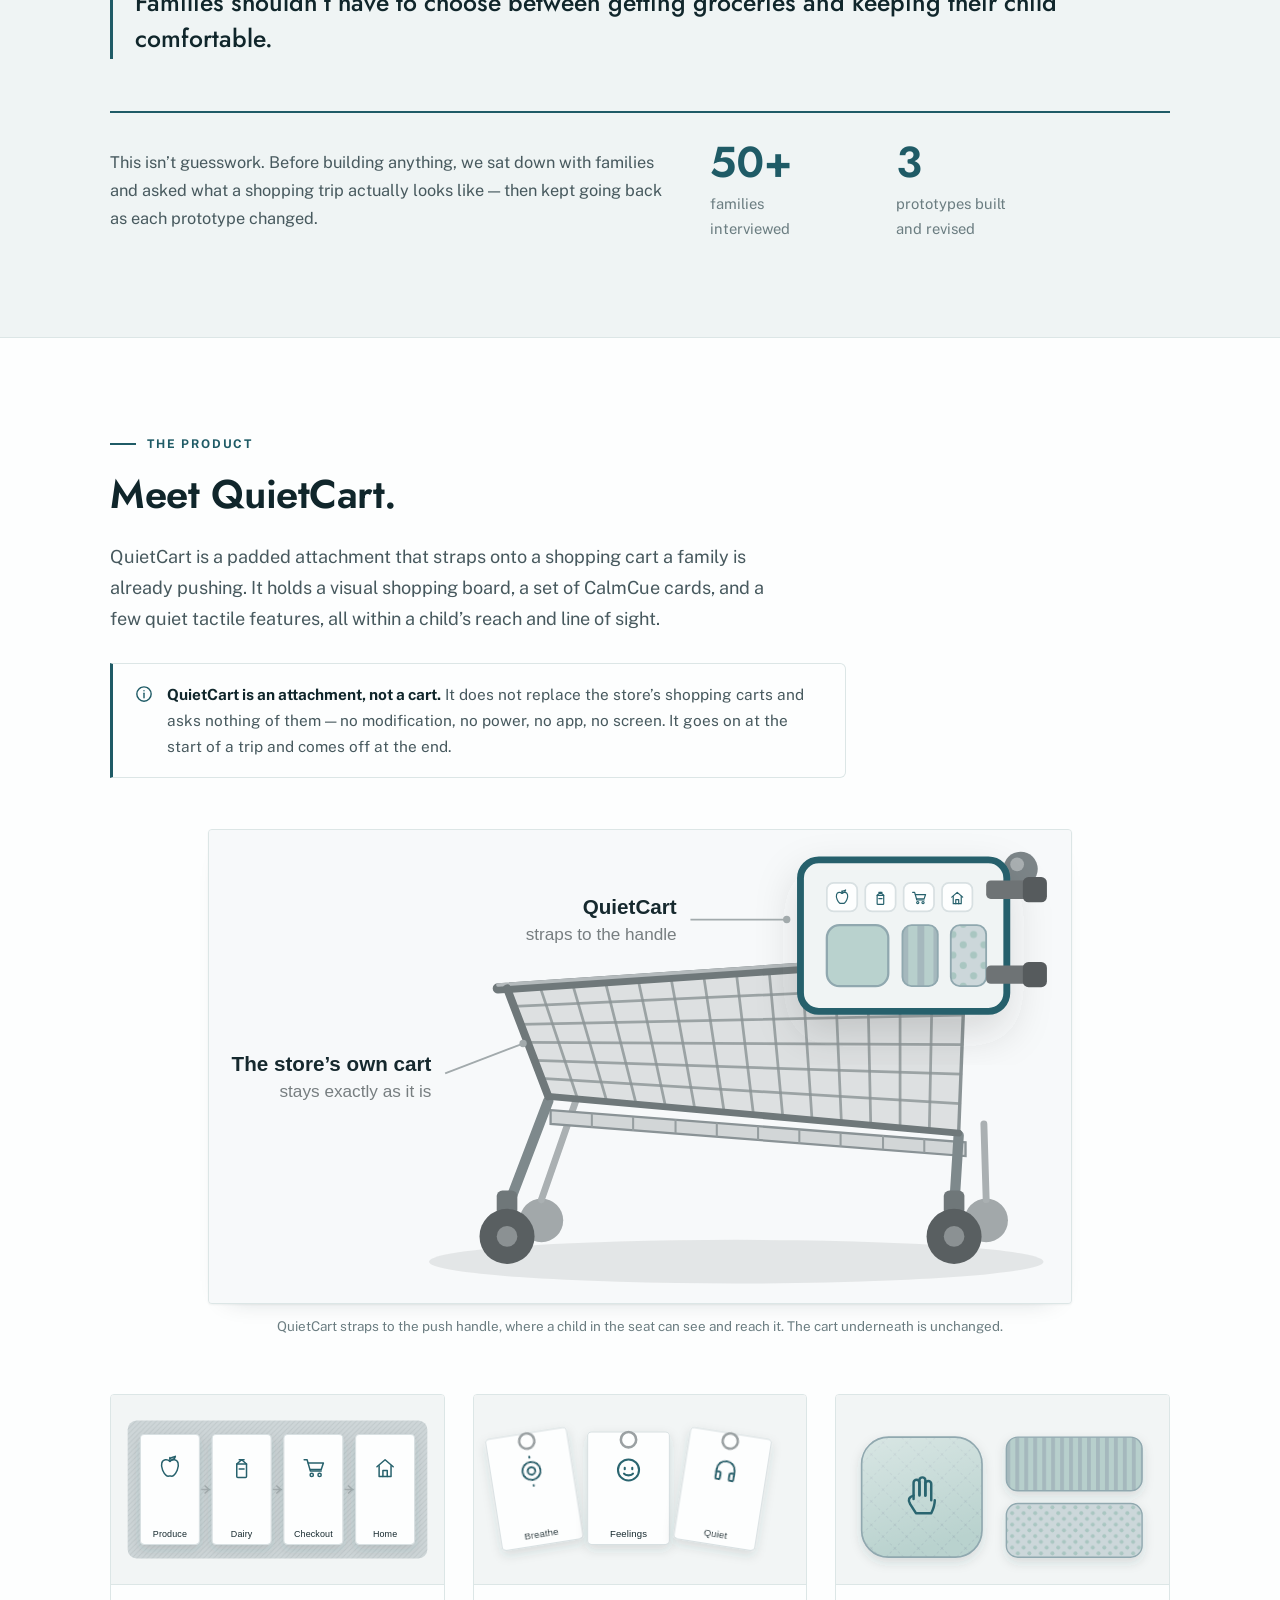
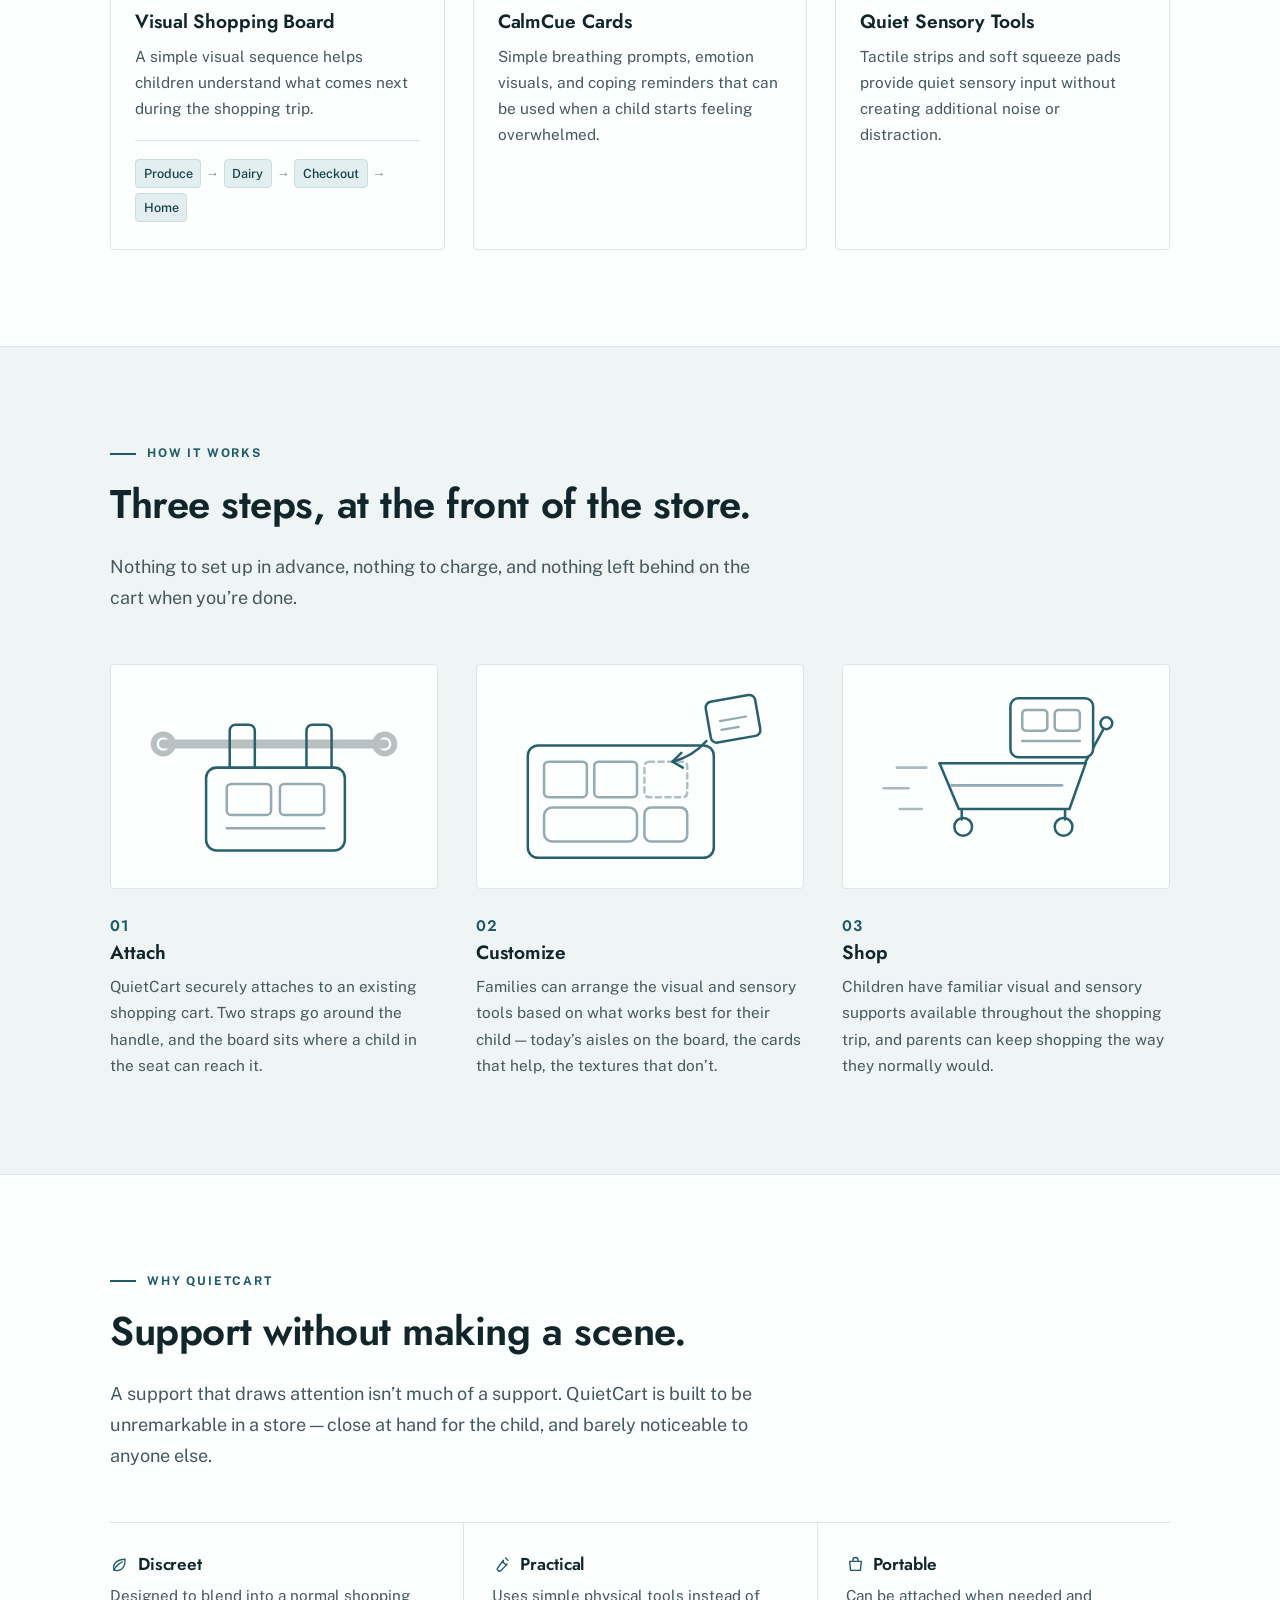
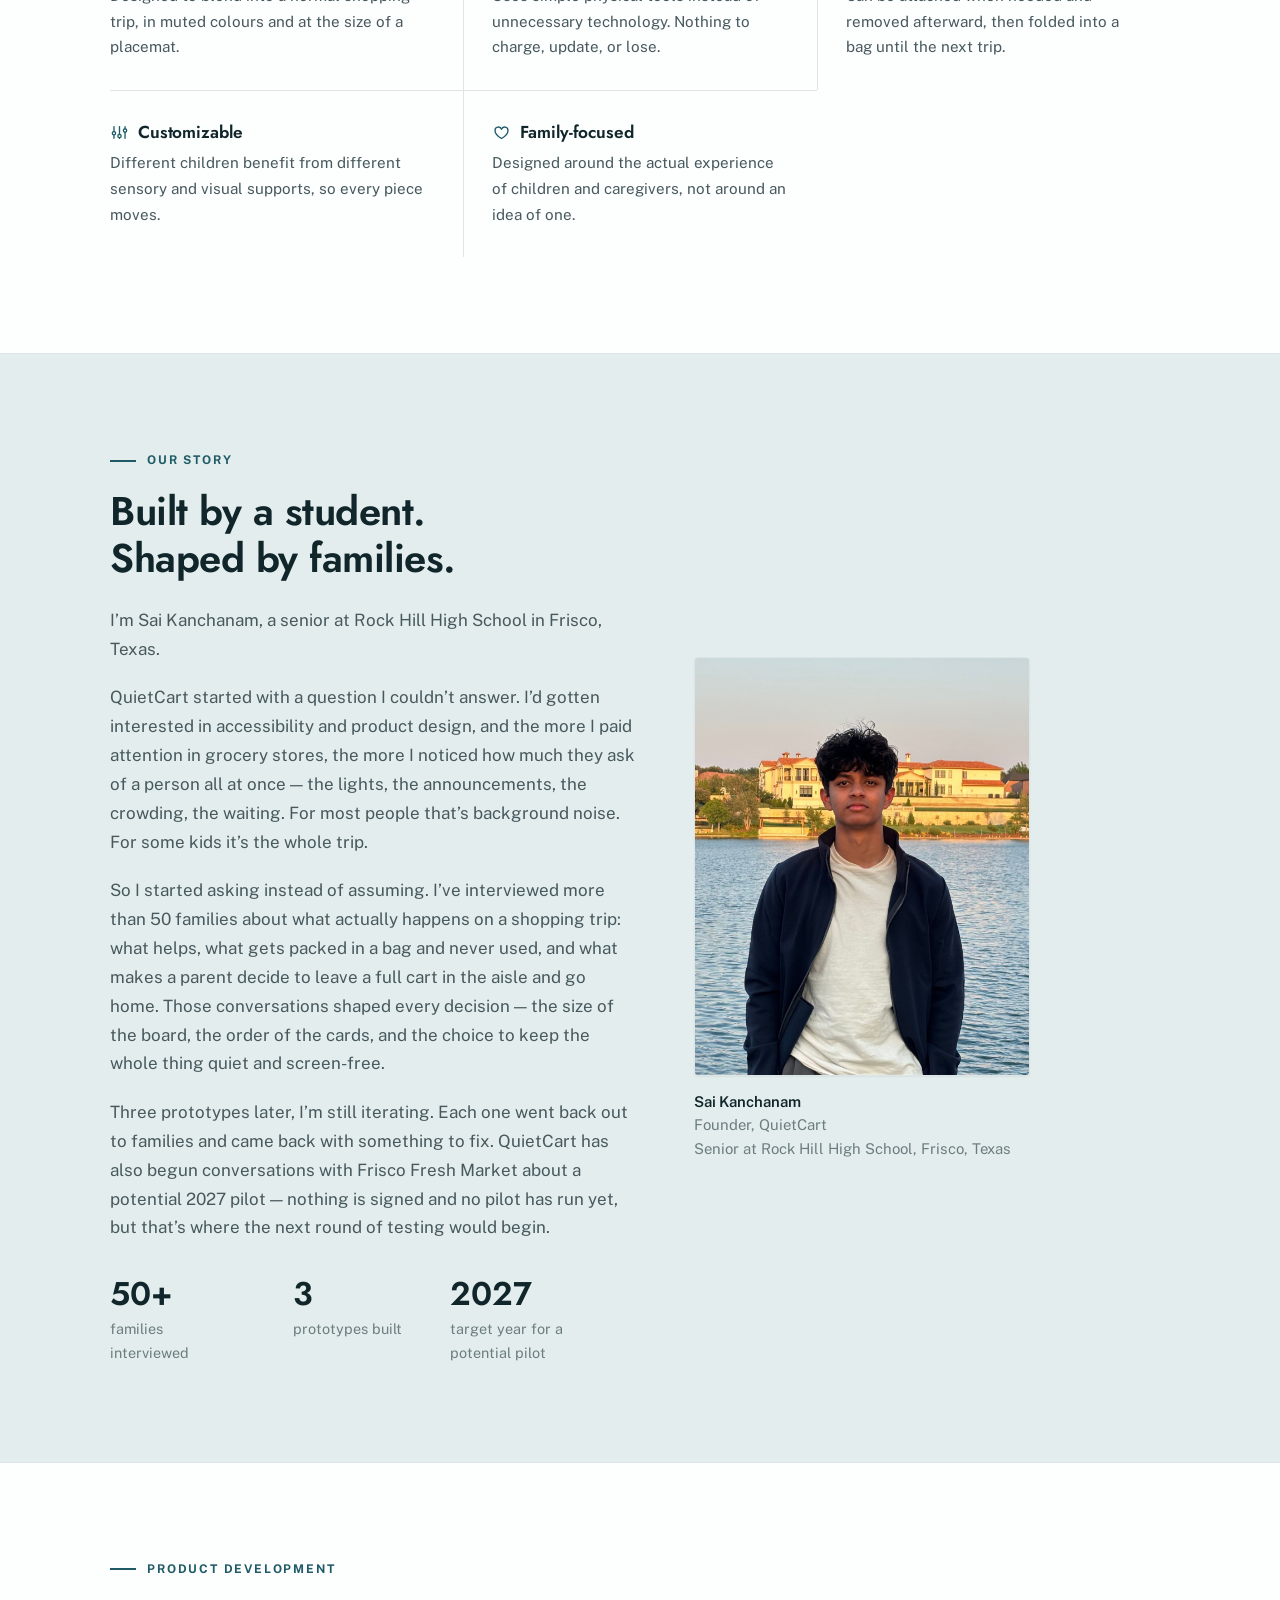
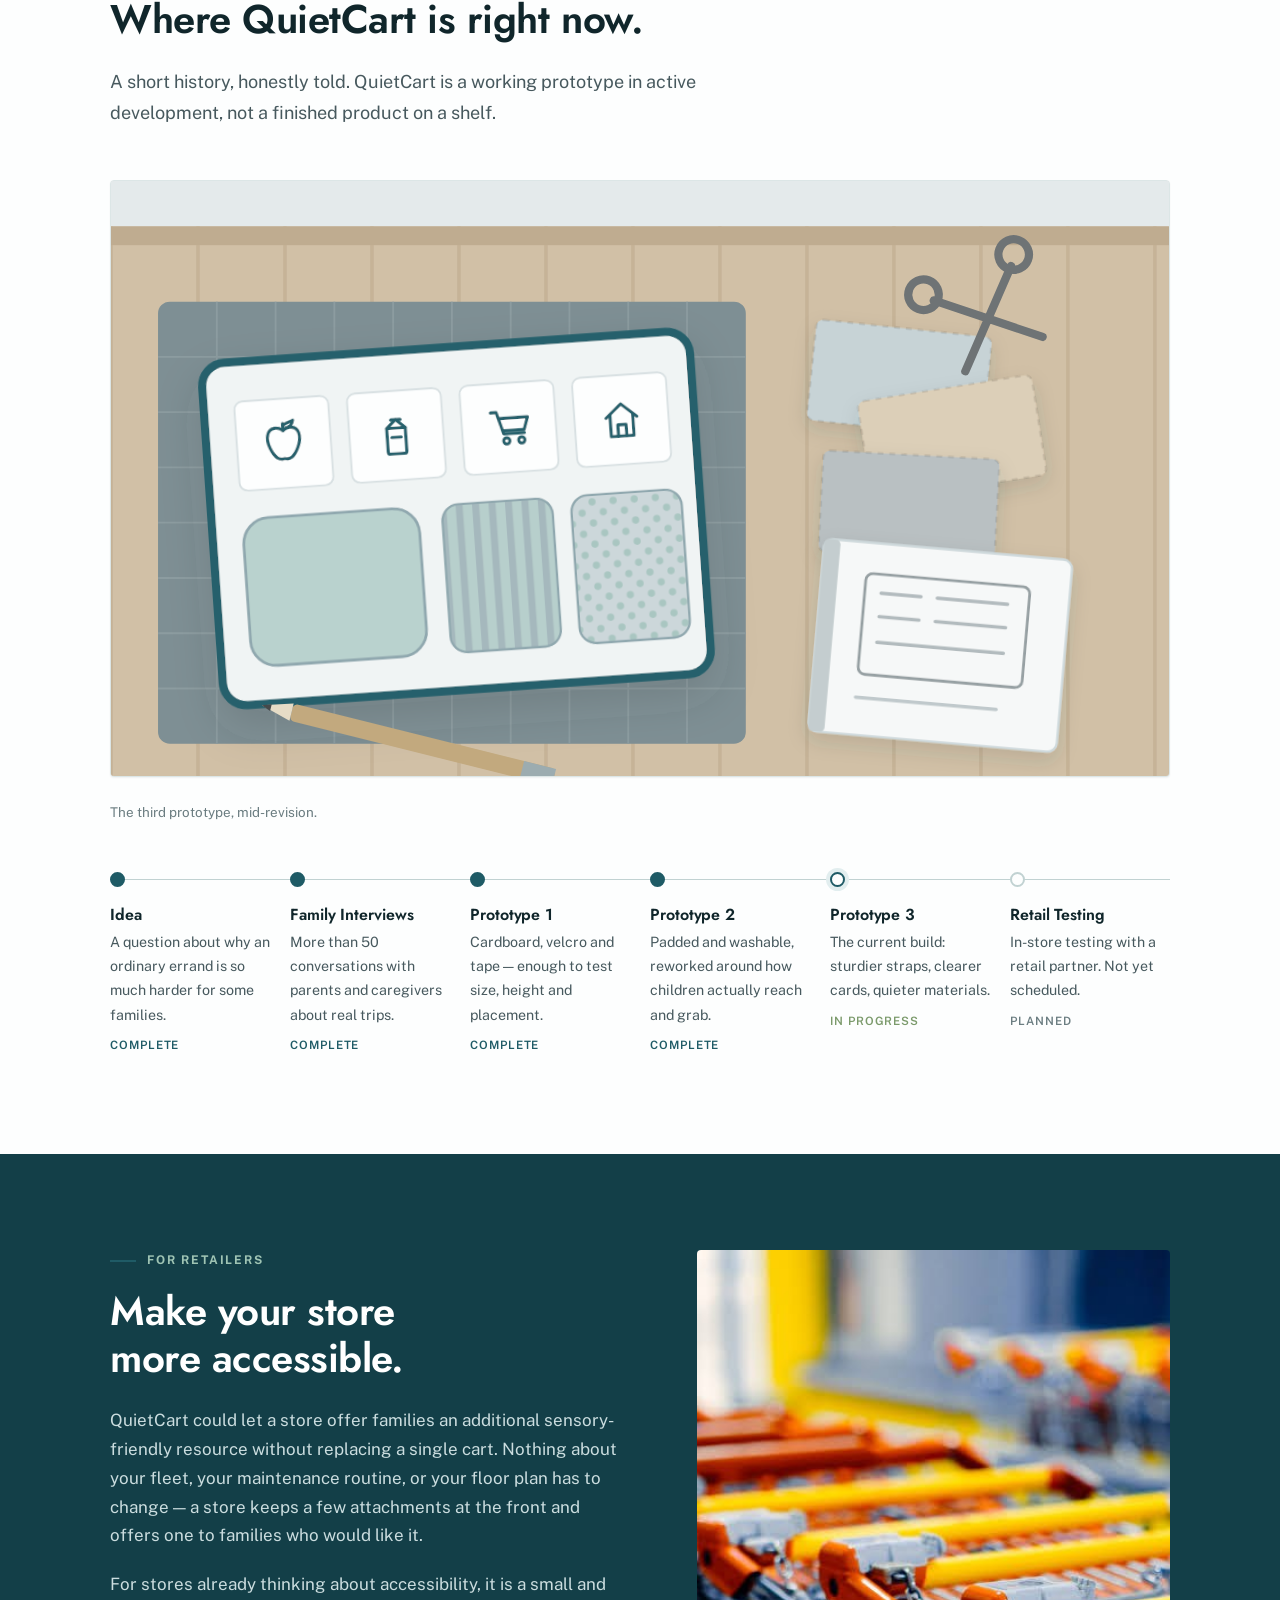
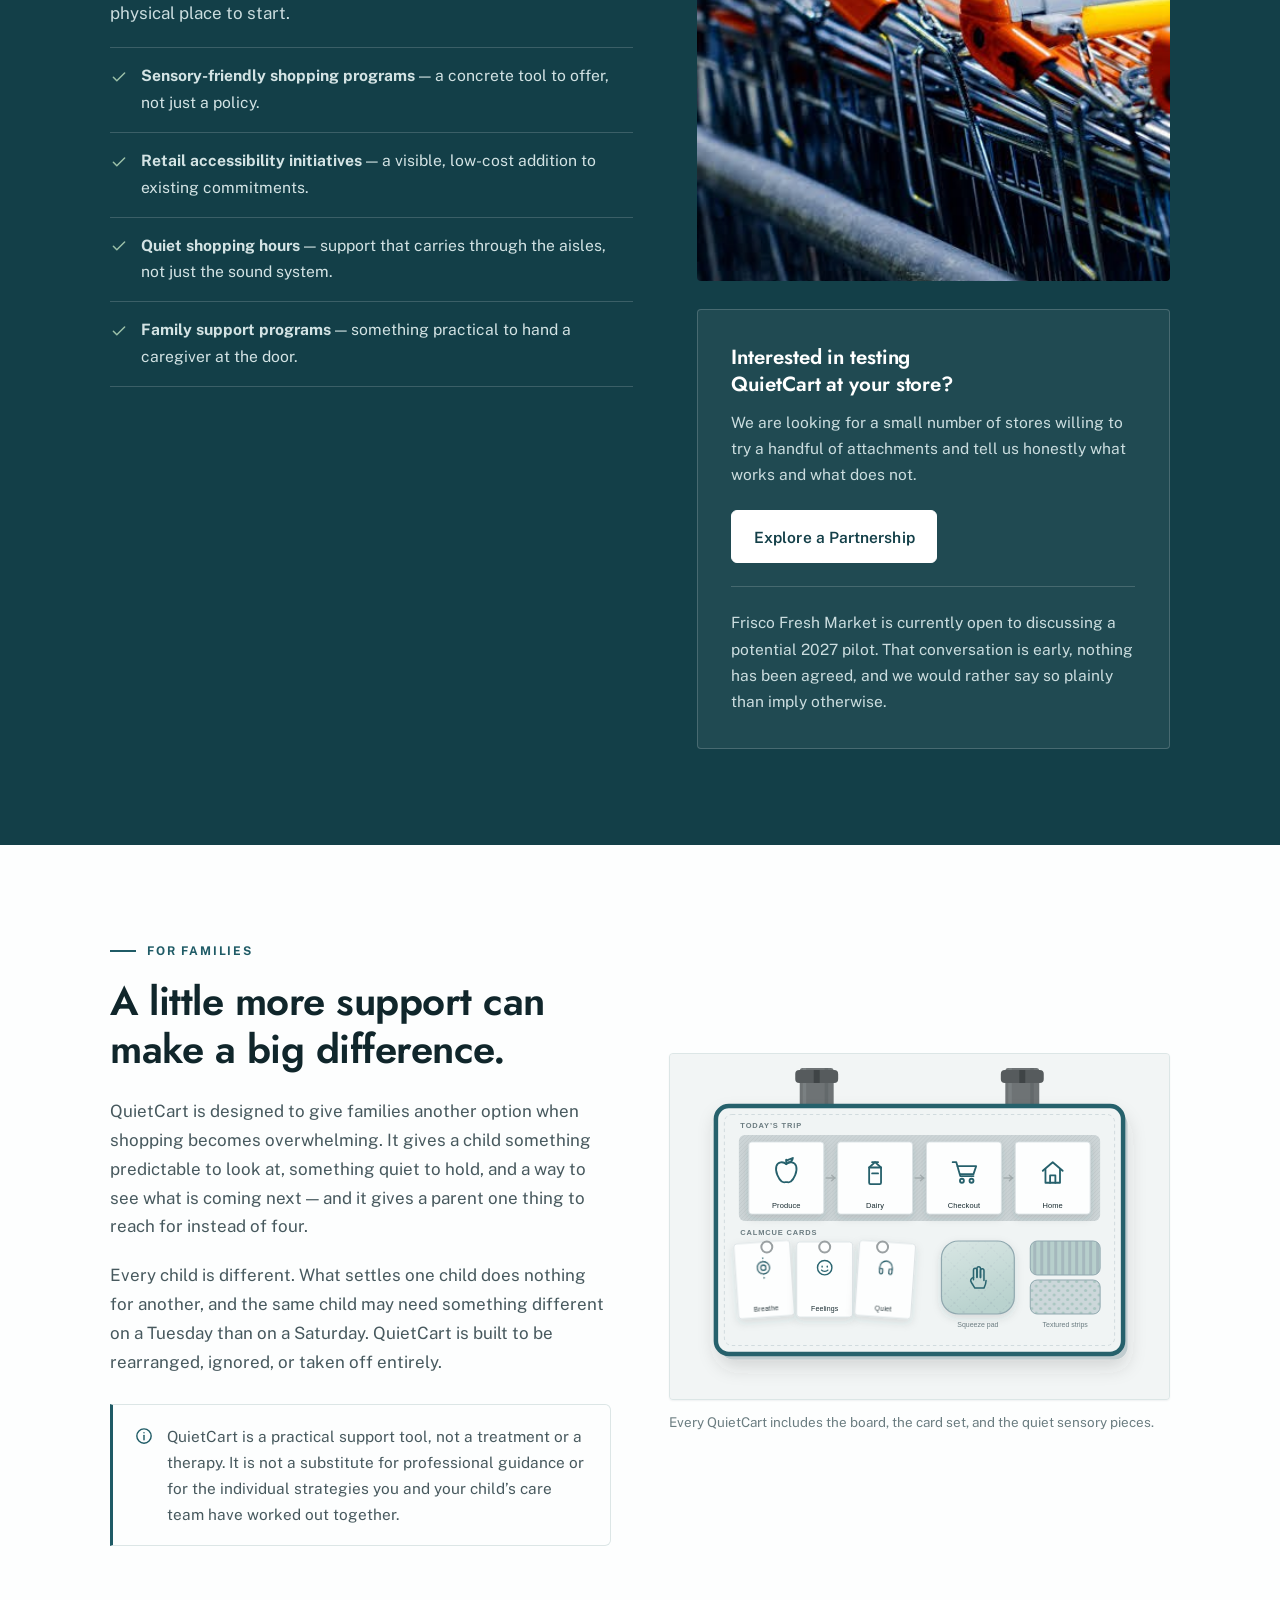
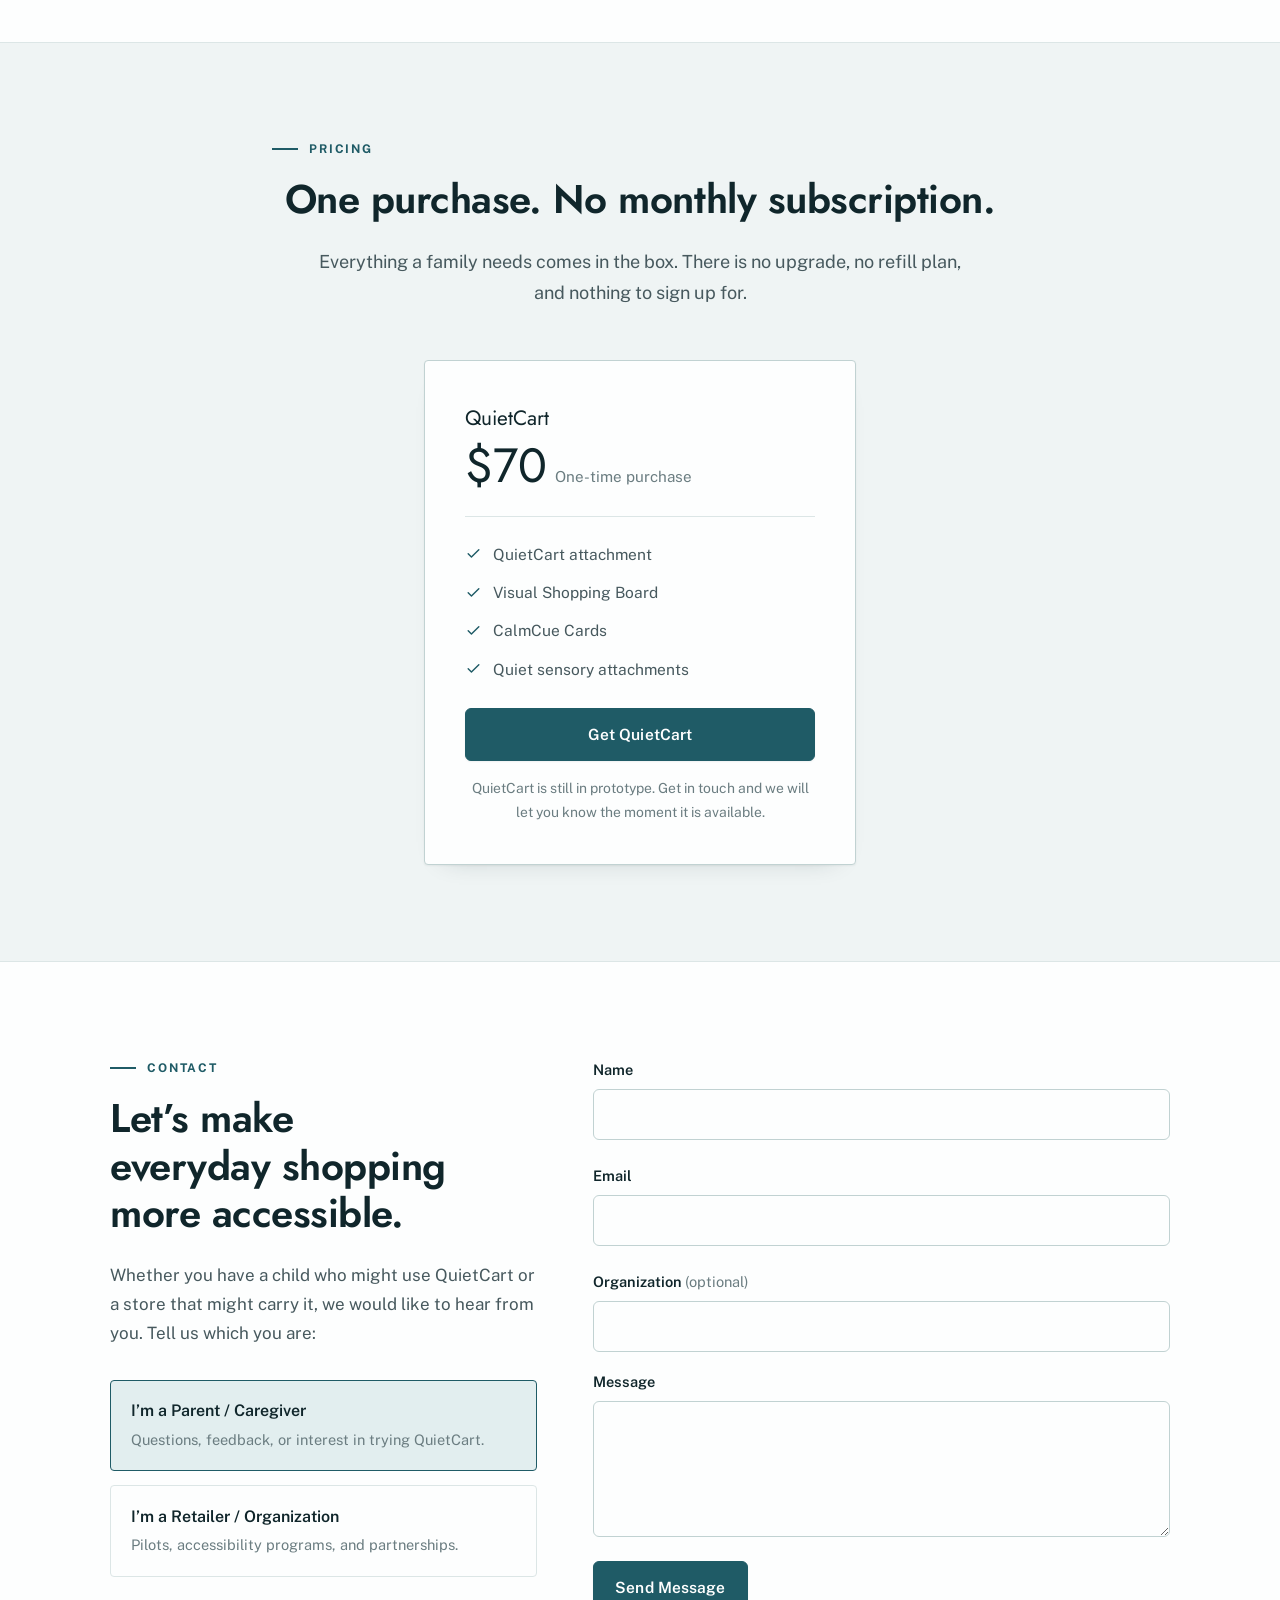
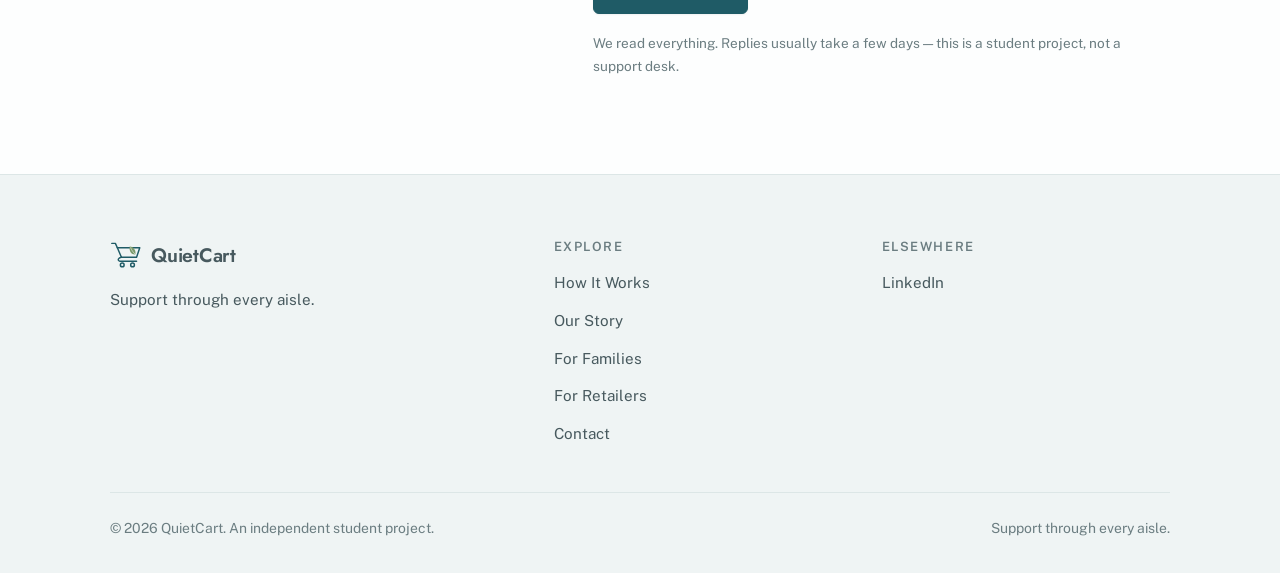
==== commit 51f37b57: "Rebrand around the logo, add the founder's story and real numbers Colour: the palette now derives fr" ====
--- a/index.html
+++ b/index.html
@@ -5,14 +5,14 @@
 <meta name="viewport" content="width=device-width, initial-scale=1">
 <title>QuietCart — Support through every aisle.</title>
 <meta name="description" content="QuietCart is a sensory-friendly attachment for an ordinary shopping cart. It adds a visual shopping board, CalmCue cards, and quiet tactile supports for children with sensory sensitivities.">
-<meta name="theme-color" content="#FBFAF6">
+<meta name="theme-color" content="#FDFEFE">
 <link rel="icon" href="assets/img/favicon.svg" type="image/svg+xml">
 <meta property="og:title" content="QuietCart — Support through every aisle.">
 <meta property="og:description" content="A sensory-friendly attachment that adds visual and tactile support to the shopping cart families are already using.">
 <meta property="og:type" content="website">
 <link rel="preconnect" href="https://fonts.googleapis.com">
 <link rel="preconnect" href="https://fonts.gstatic.com" crossorigin>
-<link href="https://fonts.googleapis.com/css2?family=Inter:wght@400;500;600&family=Source+Serif+4:opsz,wght@8..60,400;8..60,600&display=swap" rel="stylesheet">
+<link href="https://fonts.googleapis.com/css2?family=Jost:wght@500;600&family=Public+Sans:wght@400;500;600;700&display=swap" rel="stylesheet">
 <link rel="stylesheet" href="assets/css/styles.css">
 </head>
 <body>
@@ -62,13 +62,7 @@
   <div class="wrap">
     <nav class="nav" aria-label="Main">
       <a class="brand" href="#top">
-        <svg class="brand__mark" viewBox="0 0 24 24" aria-hidden="true" focusable="false">
-          <g fill="none" stroke="#5F7F66" stroke-width="1.8" stroke-linecap="round" stroke-linejoin="round">
-            <path d="M2.6 4.4h2l2.4 8.4h9.3"/><path d="M5.7 7h13.9l-1.7 5.8H7.3"/>
-            <circle cx="9.4" cy="18.4" r="1.5"/><circle cx="16.2" cy="18.4" r="1.5"/>
-          </g>
-          <rect x="13.6" y="1.6" width="8" height="5.6" rx="1.5" fill="#5F7F66"/>
-        </svg>
+        <img class="brand__mark" src="assets/img/logo-mark.svg" alt="" width="46" height="40">
         <span class="brand__name">QuietCart</span>
       </a>
 
@@ -165,25 +159,14 @@
           child comfortable.</p>
       </div>
 
-      <!-- Placeholders on purpose: we would rather leave a figure blank than invent one.
-           Replace the contents of each .data-slot with a real, citable statistic. -->
-      <div class="data-panel reveal">
-        <div class="data-panel__head">
-          <h3>Numbers we&rsquo;re still sourcing</h3>
-          <p>We&rsquo;d rather leave these blank than guess at them.</p>
-        </div>
-        <div class="data-grid">
-          <div class="data-slot">
-            <span class="data-slot__tag">Placeholder</span>
-            <strong>Children with sensory processing differences</strong>
-            <span>A citable prevalence figure goes here.</span>
-          </div>
-          <div class="data-slot">
-            <span class="data-slot__tag">Placeholder</span>
-            <strong>Shopping trips cut short by sensory overwhelm</strong>
-            <span>To be added from published research or our own interview data.</span>
-          </div>
-        </div>
+      <div class="evidence reveal">
+        <p class="evidence__lead">This isn&rsquo;t guesswork. Before building anything, we sat down with
+          families and asked what a shopping trip actually looks like &mdash; then kept going back as each
+          prototype changed.</p>
+        <dl class="evidence__figures">
+          <div><dt>50+</dt><dd>families interviewed</dd></div>
+          <div><dt>3</dt><dd>prototypes built and revised</dd></div>
+        </dl>
       </div>
     </div>
   </section>
@@ -205,7 +188,7 @@
         </div>
       </div>
 
-      <div class="frame frame--diagram reveal" style="background:#FBFAF6">
+      <div class="frame frame--diagram reveal">
         <!-- TODO: swap for a photograph of the real prototype on a cart once one is available. -->
         <img src="assets/img/product-on-cart.svg" width="752" height="412" alt="A shopping cart seen from the side with the QuietCart board strapped to its push handle, facing the child seat.">
       </div>
@@ -333,17 +316,20 @@
           <p class="eyebrow">Our story</p>
           <h2>Built by a student. Shaped by families.</h2>
           <div class="measure">
-            <p>QuietCart began with a high school student, an interest in accessibility and product design, and
-              a question without a good answer: why is one of the most ordinary errands there is so much harder
-              for some families than for others?</p>
-            <p>The answer came from listening. More than 50 families have been interviewed about what actually
-              happens on a shopping trip &mdash; what helps, what gets packed in a bag and never used, and what
-              makes a parent decide to leave the cart and go home. Those conversations shaped everything: the
-              size of the board, the order of the cards, and the decision to keep the whole thing quiet and
-              screen-free.</p>
-            <p>Three prototypes have been built so far, each one revised after families used it. QuietCart has
-              also begun conversations with Frisco Fresh Market about a potential 2027 pilot partnership.
-              Nothing has been signed and no pilot has run yet &mdash; but the door is open, and that is where
+            <p>I&rsquo;m Sai Kanchanam, a senior at Rock Hill High School in Frisco, Texas.</p>
+            <p>QuietCart started with a question I couldn&rsquo;t answer. I&rsquo;d gotten interested in
+              accessibility and product design, and the more I paid attention in grocery stores, the more I
+              noticed how much they ask of a person all at once &mdash; the lights, the announcements, the
+              crowding, the waiting. For most people that&rsquo;s background noise. For some kids it&rsquo;s
+              the whole trip.</p>
+            <p>So I started asking instead of assuming. I&rsquo;ve interviewed more than 50 families about
+              what actually happens on a shopping trip: what helps, what gets packed in a bag and never used,
+              and what makes a parent decide to leave a full cart in the aisle and go home. Those conversations
+              shaped every decision &mdash; the size of the board, the order of the cards, and the choice to
+              keep the whole thing quiet and screen-free.</p>
+            <p>Three prototypes later, I&rsquo;m still iterating. Each one went back out to families and came
+              back with something to fix. QuietCart has also begun conversations with Frisco Fresh Market about
+              a potential 2027 pilot &mdash; nothing is signed and no pilot has run yet, but that&rsquo;s where
               the next round of testing would begin.</p>
           </div>
           <div class="stats">
@@ -358,9 +344,8 @@
                  alt="The founder of QuietCart, standing outdoors by a lake at sunset.">
           </div>
           <figcaption class="byline">
-            <!-- TODO: add the founder's name above the role. -->
-            <strong>Founder, QuietCart</strong>
-            <span>Interviewing families, building prototypes, and talking to stores.</span>
+            <strong>Sai Kanchanam</strong>
+            <span>Founder, QuietCart<br>Senior at Rock Hill High School, Frisco, Texas</span>
           </figcaption>
         </figure>
       </div>
@@ -446,16 +431,23 @@
           </ul>
         </div>
 
-        <div class="retail__panel reveal">
-          <h3>Interested in testing QuietCart at your store?</h3>
-          <p>We are looking for a small number of stores willing to try a handful of attachments and tell us
-            honestly what works and what does not.</p>
-          <p style="margin-top:1.4rem">
-            <a class="btn btn--light" data-audience="retailer" href="#contact">Explore a Partnership</a>
-          </p>
-          <p class="retail__fine">Frisco Fresh Market is currently open to discussing a potential 2027 pilot.
-            That conversation is early, nothing has been agreed, and we would rather say so plainly than imply
-            otherwise.</p>
+        <div class="retail__aside reveal">
+          <figure class="retail__photo">
+            <img src="assets/img/photos/carts.jpg" width="415" height="553"
+                 alt="A row of nested shopping carts with brightly coloured handles, waiting at a store entrance.">
+          </figure>
+
+          <div class="retail__panel">
+            <h3>Interested in testing QuietCart at your store?</h3>
+            <p>We are looking for a small number of stores willing to try a handful of attachments and tell us
+              honestly what works and what does not.</p>
+            <p style="margin-top:1.4rem">
+              <a class="btn btn--light" data-audience="retailer" href="#contact">Explore a Partnership</a>
+            </p>
+            <p class="retail__fine">Frisco Fresh Market is currently open to discussing a potential 2027 pilot.
+              That conversation is early, nothing has been agreed, and we would rather say so plainly than imply
+              otherwise.</p>
+          </div>
         </div>
       </div>
     </div>
@@ -552,9 +544,14 @@
         </div>
 
         <div class="reveal">
-          <!-- The form is not wired to an inbox yet. Set data-endpoint to a form handler
-               (Formspree, Netlify Forms, your own endpoint) to start receiving messages. -->
-          <form class="form" id="contactForm" data-endpoint="" novalidate>
+          <!-- Netlify Forms: the attributes below are read at deploy time. Submissions
+               appear under Forms in the Netlify dashboard. -->
+          <form class="form" id="contactForm" name="contact" method="POST"
+                data-netlify="true" data-netlify-honeypot="bot-field"
+                data-endpoint="/" novalidate>
+            <input type="hidden" name="form-name" value="contact">
+            <input type="hidden" name="audience" id="audienceField" value="Parent / caregiver">
+            <p hidden><label>Leave this field empty: <input name="bot-field" tabindex="-1" autocomplete="off"></label></p>
             <div class="field">
               <label for="name">Name</label>
               <input type="text" id="name" name="name" autocomplete="name" required>
@@ -593,13 +590,7 @@
     <div class="footer__grid">
       <div>
         <a class="brand" href="#top">
-          <svg class="brand__mark" viewBox="0 0 24 24" aria-hidden="true" focusable="false">
-            <g fill="none" stroke="#5F7F66" stroke-width="1.8" stroke-linecap="round" stroke-linejoin="round">
-              <path d="M2.6 4.4h2l2.4 8.4h9.3"/><path d="M5.7 7h13.9l-1.7 5.8H7.3"/>
-              <circle cx="9.4" cy="18.4" r="1.5"/><circle cx="16.2" cy="18.4" r="1.5"/>
-            </g>
-            <rect x="13.6" y="1.6" width="8" height="5.6" rx="1.5" fill="#5F7F66"/>
-          </svg>
+          <img class="brand__mark" src="assets/img/logo-mark.svg" alt="" width="46" height="40">
           <span class="brand__name">QuietCart</span>
         </a>
         <p class="footer__tag">Support through every aisle.</p>
--- a/assets/css/styles.css
+++ b/assets/css/styles.css
@@ -4,31 +4,41 @@
    ========================================================================== */
 
 :root {
-  --paper:        #FBFAF6;
-  --paper-2:      #F4F2EB;
-  --paper-3:      #EDEAE1;
-  --ink:          #232A26;
-  --ink-2:        #56605A;
-  --ink-3:        #7E877F;
-  --line:         #E3DFD4;
-  --line-2:       #D3CEC1;
-
-  --sage:         #5F7F66;
-  --sage-dark:    #4B6752;
-  --sage-tint:    #EAF0E9;
-  --teal:         #3E6E72;
-  --teal-tint:    #E3EDEC;
-
-  --font-display: "Source Serif 4", Georgia, "Times New Roman", serif;
-  --font-sans:    "Inter", -apple-system, BlinkMacSystemFont, "Segoe UI", Roboto,
+  /* Ground and surfaces: cool, faintly blue-green, taken from the logo's
+     mark rather than a warm cream. */
+  --paper:        #FDFEFE;
+  --paper-2:      #EFF4F4;
+  --paper-3:      #E4EDED;
+
+  /* Neutrals carry a teal bias so they sit with the brand instead of
+     reading as generic grey. */
+  --ink:          #10262B;
+  --ink-2:        #47595E;
+  --ink-3:        #6B7D81;
+  --line:         #DCE6E6;
+  --line-2:       #C1D2D2;
+
+  /* Primary: the teal of the cart in the logo. */
+  --brand:        #1F5B66;
+  --brand-deep:   #133F48;
+  --brand-soft:   #E2EEEF;
+
+  /* Secondary: the sage of the leaf. Decorative only - too light for text. */
+  --leaf:         #7B9A6B;
+  --leaf-soft:    #EBF1E6;
+
+  --danger:       #A2483F;
+
+  --font-display: "Jost", "Trebuchet MS", "Segoe UI", sans-serif;
+  --font-sans:    "Public Sans", -apple-system, BlinkMacSystemFont, "Segoe UI", Roboto,
                   Helvetica, Arial, sans-serif;
 
   --wrap:         1140px;
   --gutter:       clamp(1.25rem, 4vw, 2.5rem);
-  --radius:       8px;
-  --shadow-sm:    0 1px 2px rgba(35, 42, 38, .05);
-  --shadow:       0 1px 2px rgba(35, 42, 38, .04), 0 14px 30px -22px rgba(35, 42, 38, .35);
-  --shadow-lg:    0 2px 4px rgba(35, 42, 38, .04), 0 26px 50px -32px rgba(35, 42, 38, .40);
+  --radius:       4px;
+  --shadow-sm:    0 1px 2px rgba(16, 38, 43, .06);
+  --shadow:       0 1px 2px rgba(16, 38, 43, .05), 0 12px 26px -22px rgba(16, 38, 43, .30);
+  --shadow-lg:    0 2px 4px rgba(16, 38, 43, .05), 0 22px 44px -30px rgba(16, 38, 43, .32);
 }
 
 *, *::before, *::after { box-sizing: border-box; }
@@ -50,8 +60,9 @@
   font-family: var(--font-display);
   color: var(--ink);
   font-weight: 600;
-  line-height: 1.16;
-  letter-spacing: -0.015em;
+  line-height: 1.18;
+  letter-spacing: -0.012em;
+  text-wrap: balance;
   margin: 0 0 .6em;
 }
 h1 { font-size: clamp(2.35rem, 4.8vw, 3.4rem); }
@@ -61,11 +72,11 @@
 p:last-child { margin-bottom: 0; }
 img, svg { max-width: 100%; height: auto; display: block; }
 
-a { color: var(--sage-dark); text-decoration-thickness: 1px; text-underline-offset: 3px; }
+a { color: var(--brand-deep); text-decoration-thickness: 1px; text-underline-offset: 3px; }
 a:hover { color: var(--ink); }
 
 :focus-visible {
-  outline: 2px solid var(--teal);
+  outline: 2px solid var(--brand);
   outline-offset: 3px;
   border-radius: 3px;
 }
@@ -83,8 +94,12 @@
 
 /* --- type helpers --------------------------------------------------------- */
 .eyebrow {
-  font-size: .78rem; font-weight: 600; letter-spacing: .13em; text-transform: uppercase;
-  color: var(--sage); margin: 0 0 1rem;
+  display: flex; align-items: center; gap: .7rem;
+  font-size: .75rem; font-weight: 700; letter-spacing: .15em; text-transform: uppercase;
+  color: var(--brand); margin: 0 0 1.05rem;
+}
+.eyebrow::before {
+  content: ""; width: 26px; height: 2px; background: var(--brand); flex: none;
 }
 .lead { font-size: 1.13rem; color: var(--ink-2); max-width: 60ch; }
 .measure { max-width: 62ch; }
@@ -92,10 +107,11 @@
 
 .statement {
   font-family: var(--font-display);
+  font-weight: 500;
   font-size: clamp(1.2rem, 2.1vw, 1.55rem);
   line-height: 1.45;
   color: var(--ink);
-  border-left: 3px solid var(--sage);
+  border-left: 3px solid var(--brand);
   padding: .15rem 0 .15rem 1.4rem;
   margin: 0;
 }
@@ -108,11 +124,11 @@
   cursor: pointer; text-decoration: none; transition: background-color .18s ease,
   border-color .18s ease, color .18s ease, transform .18s ease;
 }
-.btn--primary { background: var(--sage); border-color: var(--sage); color: #FCFCFA; box-shadow: var(--shadow-sm); }
-.btn--primary:hover { background: var(--sage-dark); border-color: var(--sage-dark); color: #FCFCFA; }
+.btn--primary { background: var(--brand); border-color: var(--brand); color: #FFFFFF; box-shadow: var(--shadow-sm); }
+.btn--primary:hover { background: var(--brand-deep); border-color: var(--brand-deep); color: #FFFFFF; }
 .btn--ghost { background: transparent; border-color: var(--line-2); color: var(--ink); }
 .btn--ghost:hover { background: var(--paper-2); border-color: var(--ink-3); color: var(--ink); }
-.btn--light { background: #FCFCFA; border-color: #FCFCFA; color: var(--sage-dark); }
+.btn--light { background: #FFFFFF; border-color: #FFFFFF; color: var(--brand-deep); }
 .btn--light:hover { background: #fff; color: var(--ink); }
 .btn--sm { padding: .5rem .95rem; font-size: .89rem; }
 @media (prefers-reduced-motion: no-preference) {
@@ -141,7 +157,7 @@
   padding: .35rem 0; border-bottom: 1.5px solid transparent; white-space: nowrap; flex: none;
 }
 .nav__links a:not(.btn):hover { color: var(--ink); }
-.nav__links a:not(.btn)[aria-current="true"] { color: var(--ink); border-bottom-color: var(--sage); }
+.nav__links a:not(.btn)[aria-current="true"] { color: var(--ink); border-bottom-color: var(--brand); }
 .nav__cta { margin-left: .35rem; flex: none; }
 
 .nav__toggle {
@@ -191,39 +207,18 @@
   padding: 1.05rem 0; border-top: 1px solid var(--line);
 }
 .trip-list li:last-child { border-bottom: 1px solid var(--line); }
-.trip-list svg { width: 22px; height: 22px; flex: none; margin-top: .18rem; color: var(--sage); }
+.trip-list svg { width: 22px; height: 22px; flex: none; margin-top: .18rem; color: var(--brand); }
 .trip-list strong { display: block; color: var(--ink); font-weight: 600; font-size: .99rem; }
 .trip-list span { font-size: .94rem; color: var(--ink-2); }
-
-.data-panel {
-  margin-top: clamp(2.5rem, 4vw, 3.25rem);
-  border: 1px solid var(--line); border-radius: var(--radius); background: var(--paper);
-  padding: clamp(1.5rem, 3vw, 2.1rem);
-}
-.data-panel__head { display: flex; flex-wrap: wrap; gap: .75rem 1rem; align-items: baseline; margin-bottom: 1.4rem; }
-.data-panel__head h3 { margin: 0; font-size: 1.08rem; }
-.data-panel__head p { margin: 0; font-size: .9rem; color: var(--ink-3); }
-.data-grid { display: grid; gap: 1rem; grid-template-columns: repeat(2, minmax(0, 1fr)); }
-.data-slot {
-  border: 1px dashed var(--line-2); border-radius: 6px; background: var(--paper-2);
-  padding: 1.15rem 1.25rem;
-}
-.data-slot__tag {
-  display: inline-block; font-size: .68rem; font-weight: 600; letter-spacing: .11em;
-  text-transform: uppercase; color: var(--ink-3); background: var(--paper);
-  border: 1px solid var(--line); border-radius: 3px; padding: .12rem .42rem; margin-bottom: .7rem;
-}
-.data-slot strong { display: block; color: var(--ink); font-weight: 600; font-size: .99rem; margin-bottom: .25rem; }
-.data-slot span { font-size: .9rem; color: var(--ink-3); }
 
 /* --- notes / callouts ----------------------------------------------------- */
 .note {
   display: flex; gap: .85rem; align-items: flex-start;
-  border: 1px solid var(--line); border-left: 3px solid var(--sage);
+  border: 1px solid var(--line); border-left: 3px solid var(--brand);
   background: var(--paper); border-radius: 0 6px 6px 0;
   padding: 1.1rem 1.3rem; margin: 1.75rem 0 0;
 }
-.note svg { width: 20px; height: 20px; flex: none; color: var(--sage); margin-top: .2rem; }
+.note svg { width: 20px; height: 20px; flex: none; color: var(--brand); margin-top: .2rem; }
 .note p { font-size: .96rem; margin: 0; }
 .note strong { color: var(--ink); }
 
@@ -247,8 +242,8 @@
   margin-top: 1.15rem; padding-top: 1.15rem; border-top: 1px solid var(--line);
 }
 .chip {
-  font-size: .79rem; font-weight: 500; color: var(--sage-dark);
-  background: var(--sage-tint); border: 1px solid #DCE5DA; border-radius: 4px;
+  font-size: .79rem; font-weight: 500; color: var(--brand-deep);
+  background: var(--brand-soft); border: 1px solid #C9DEDF; border-radius: 4px;
   padding: .18rem .48rem; white-space: nowrap;
 }
 .chip-row .sep { color: var(--ink-3); font-size: .8rem; }
@@ -261,7 +256,7 @@
 }
 .step__num {
   display: inline-block; font-family: var(--font-display); font-size: .95rem; font-weight: 600;
-  color: var(--sage); letter-spacing: .06em; margin-bottom: .45rem;
+  color: var(--brand); letter-spacing: .06em; margin-bottom: .45rem;
 }
 .step h3 { margin-bottom: .45rem; }
 .step p { font-size: .96rem; margin: 0; }
@@ -272,12 +267,12 @@
 .why-item + .why-item { border-left: 1px solid var(--line); padding-left: 1.75rem; }
 .why-item:nth-child(3n+1) { border-left: 0; padding-left: 0; }
 .why-item h3 { font-size: 1.08rem; margin-bottom: .4rem; display: flex; align-items: center; gap: .55rem; }
-.why-item h3 svg { width: 19px; height: 19px; color: var(--sage); flex: none; }
+.why-item h3 svg { width: 19px; height: 19px; color: var(--brand); flex: none; }
 .why-item p { font-size: .95rem; margin: 0; }
 
 /* --- story ---------------------------------------------------------------- */
 .stats { display: flex; flex-wrap: wrap; gap: 2.25rem 3rem; margin-top: 2.25rem; }
-.stat__num { font-family: var(--font-display); font-size: 2.05rem; color: var(--ink); line-height: 1; margin-bottom: .35rem; }
+.stat__num { font-family: var(--font-display); font-weight: 600; font-size: 2.05rem; color: var(--ink); line-height: 1; margin-bottom: .35rem; }
 .stat__label { font-size: .9rem; color: var(--ink-3); max-width: 15ch; }
 
 .caption { font-size: .84rem; color: var(--ink-3); margin-top: .7rem; }
@@ -293,37 +288,37 @@
   content: ""; position: absolute; top: 0; left: 0; width: 15px; height: 15px;
   border-radius: 50%; background: var(--paper); border: 2px solid var(--line-2);
 }
-.tl-item--done::before { background: var(--sage); border-color: var(--sage); }
-.tl-item--now::before { background: var(--paper); border-color: var(--sage); box-shadow: 0 0 0 4px var(--sage-tint); }
+.tl-item--done::before { background: var(--brand); border-color: var(--brand); }
+.tl-item--now::before { background: var(--paper); border-color: var(--brand); box-shadow: 0 0 0 4px var(--brand-soft); }
 .tl-item h3 { font-size: 1rem; margin-bottom: .3rem; }
 .tl-item p { font-size: .89rem; margin: 0; }
 .tl-item__status {
   display: inline-block; margin-top: .6rem; font-size: .72rem; font-weight: 600;
   letter-spacing: .08em; text-transform: uppercase; color: var(--ink-3);
 }
-.tl-item--done .tl-item__status { color: var(--sage); }
-.tl-item--now .tl-item__status { color: var(--teal); }
+.tl-item--done .tl-item__status { color: var(--brand); }
+.tl-item--now .tl-item__status { color: var(--leaf); }
 
 /* --- retailers ------------------------------------------------------------ */
-.retail { background: var(--sage-dark); color: #E8EDE6; border-block: 0; }
-.retail h2, .retail h3 { color: #FCFCFA; }
-.retail .eyebrow { color: #B9CDBA; }
-.retail p { color: #D4DDD2; }
+.retail { background: var(--brand-deep); color: #D9E7E9; border-block: 0; }
+.retail h2, .retail h3 { color: #FFFFFF; }
+.retail .eyebrow { color: #9FC4B4; }
+.retail p { color: #CBDDDF; }
 .retail__grid { display: grid; gap: clamp(2rem, 5vw, 4rem); grid-template-columns: minmax(0, 1.05fr) minmax(0, .95fr); align-items: start; }
 .retail__list { list-style: none; margin: 0; padding: 0; display: grid; gap: 0; }
 .retail__list li {
   display: flex; gap: .8rem; align-items: flex-start; padding: .95rem 0;
-  border-top: 1px solid rgba(252, 252, 250, .16); font-size: .98rem; color: #DCE4DA;
-}
-.retail__list li:last-child { border-bottom: 1px solid rgba(252, 252, 250, .16); }
-.retail__list svg { width: 18px; height: 18px; flex: none; margin-top: .28rem; color: #A9C2AB; }
+  border-top: 1px solid rgba(255, 255, 255, .17); font-size: .98rem; color: #D3E3E4;
+}
+.retail__list li:last-child { border-bottom: 1px solid rgba(255, 255, 255, .17); }
+.retail__list svg { width: 18px; height: 18px; flex: none; margin-top: .28rem; color: #9BC0A8; }
 .retail__panel {
-  background: rgba(252, 252, 250, .07); border: 1px solid rgba(252, 252, 250, .18);
+  background: rgba(255, 255, 255, .06); border: 1px solid rgba(255, 255, 255, .18);
   border-radius: var(--radius); padding: clamp(1.6rem, 3vw, 2.1rem);
 }
 .retail__panel h3 { font-size: 1.28rem; margin-bottom: .6rem; }
 .retail__panel p { font-size: .97rem; }
-.retail__fine { font-size: .87rem; color: #B9C7B7; margin-top: 1.4rem; padding-top: 1.4rem; border-top: 1px solid rgba(252,252,250,.16); }
+.retail__fine { font-size: .87rem; color: #AAC2C5; margin-top: 1.4rem; padding-top: 1.4rem; border-top: 1px solid rgba(255,255,255,.17); }
 
 /* --- pricing -------------------------------------------------------------- */
 .price-card {
@@ -337,7 +332,7 @@
 .price-card__amount span:last-child { font-size: .95rem; color: var(--ink-3); }
 .price-card ul { list-style: none; margin: 1.6rem 0; padding: 1.5rem 0 0; border-top: 1px solid var(--line); display: grid; gap: .75rem; }
 .price-card li { display: flex; gap: .7rem; align-items: flex-start; font-size: .97rem; }
-.price-card li svg { width: 17px; height: 17px; color: var(--sage); flex: none; margin-top: .3rem; }
+.price-card li svg { width: 17px; height: 17px; color: var(--brand); flex: none; margin-top: .3rem; }
 .price-card .btn { width: 100%; }
 .price-card__fine { font-size: .87rem; color: var(--ink-3); margin-top: 1rem; text-align: center; }
 
@@ -353,8 +348,8 @@
 .audience label:hover { border-color: var(--line-2); }
 .audience strong { display: block; color: var(--ink); font-weight: 600; font-size: 1rem; }
 .audience span { font-size: .91rem; color: var(--ink-3); }
-.audience input:checked + label { border-color: var(--sage); background: var(--sage-tint); }
-.audience input:focus-visible + label { outline: 2px solid var(--teal); outline-offset: 3px; }
+.audience input:checked + label { border-color: var(--brand); background: var(--brand-soft); }
+.audience input:focus-visible + label { outline: 2px solid var(--brand); outline-offset: 3px; }
 
 .form { display: grid; gap: 1.1rem; }
 .field { display: grid; gap: .4rem; }
@@ -367,13 +362,13 @@
 }
 .field textarea { min-height: 8.5rem; resize: vertical; }
 .field input:focus, .field textarea:focus {
-  outline: none; border-color: var(--sage); box-shadow: 0 0 0 3px var(--sage-tint);
-}
-.field input[aria-invalid="true"], .field textarea[aria-invalid="true"] { border-color: #A8544C; }
-.field__error { font-size: .85rem; color: #A8544C; min-height: 0; }
+  outline: none; border-color: var(--brand); box-shadow: 0 0 0 3px var(--brand-soft);
+}
+.field input[aria-invalid="true"], .field textarea[aria-invalid="true"] { border-color: var(--danger); }
+.field__error { font-size: .85rem; color: var(--danger); min-height: 0; }
 .form__status {
-  border: 1px solid var(--sage); background: var(--sage-tint); border-radius: 6px;
-  padding: .9rem 1.1rem; font-size: .95rem; color: var(--sage-dark);
+  border: 1px solid var(--brand); background: var(--brand-soft); border-radius: 6px;
+  padding: .9rem 1.1rem; font-size: .95rem; color: var(--brand-deep);
 }
 .form__fine { font-size: .85rem; color: var(--ink-3); }
 
@@ -454,3 +449,32 @@
 .byline { margin-top: .9rem; font-size: .93rem; line-height: 1.55; max-width: 21rem; }
 .byline strong { display: block; color: var(--ink); font-weight: 600; }
 .byline span { color: var(--ink-3); }
+
+/* --- brand lockup ---------------------------------------------------------- */
+.brand__mark { width: 32px; height: auto; flex: none; }
+
+/* --- evidence strip (replaces the old placeholder panel) -------------------- */
+.evidence {
+  margin-top: clamp(2.5rem, 4vw, 3.25rem);
+  padding-top: 1.75rem;
+  border-top: 2px solid var(--brand);
+  display: grid; gap: clamp(1.5rem, 3vw, 3rem);
+  grid-template-columns: minmax(0, 1.1fr) minmax(0, .9fr);
+  align-items: center;
+}
+.evidence__lead { margin: 0; font-size: 1.02rem; }
+.evidence__figures { margin: 0; display: flex; gap: clamp(2rem, 4vw, 3.5rem); }
+.evidence__figures dt {
+  font-family: var(--font-display); font-weight: 600; font-size: clamp(2.1rem, 3.6vw, 2.7rem);
+  line-height: 1; color: var(--brand); font-variant-numeric: tabular-nums;
+}
+.evidence__figures dd { margin: .45rem 0 0; font-size: .92rem; color: var(--ink-3); max-width: 15ch; }
+
+/* --- retailer column: photo above the partnership panel -------------------- */
+.retail__aside { display: grid; gap: clamp(1.25rem, 2.5vw, 1.75rem); }
+.retail__photo { margin: 0; border-radius: var(--radius); overflow: hidden; }
+.retail__photo img { width: 100%; aspect-ratio: 3 / 4; object-fit: cover; display: block; }
+
+@media (max-width: 720px) {
+  .evidence { grid-template-columns: minmax(0, 1fr); }
+}
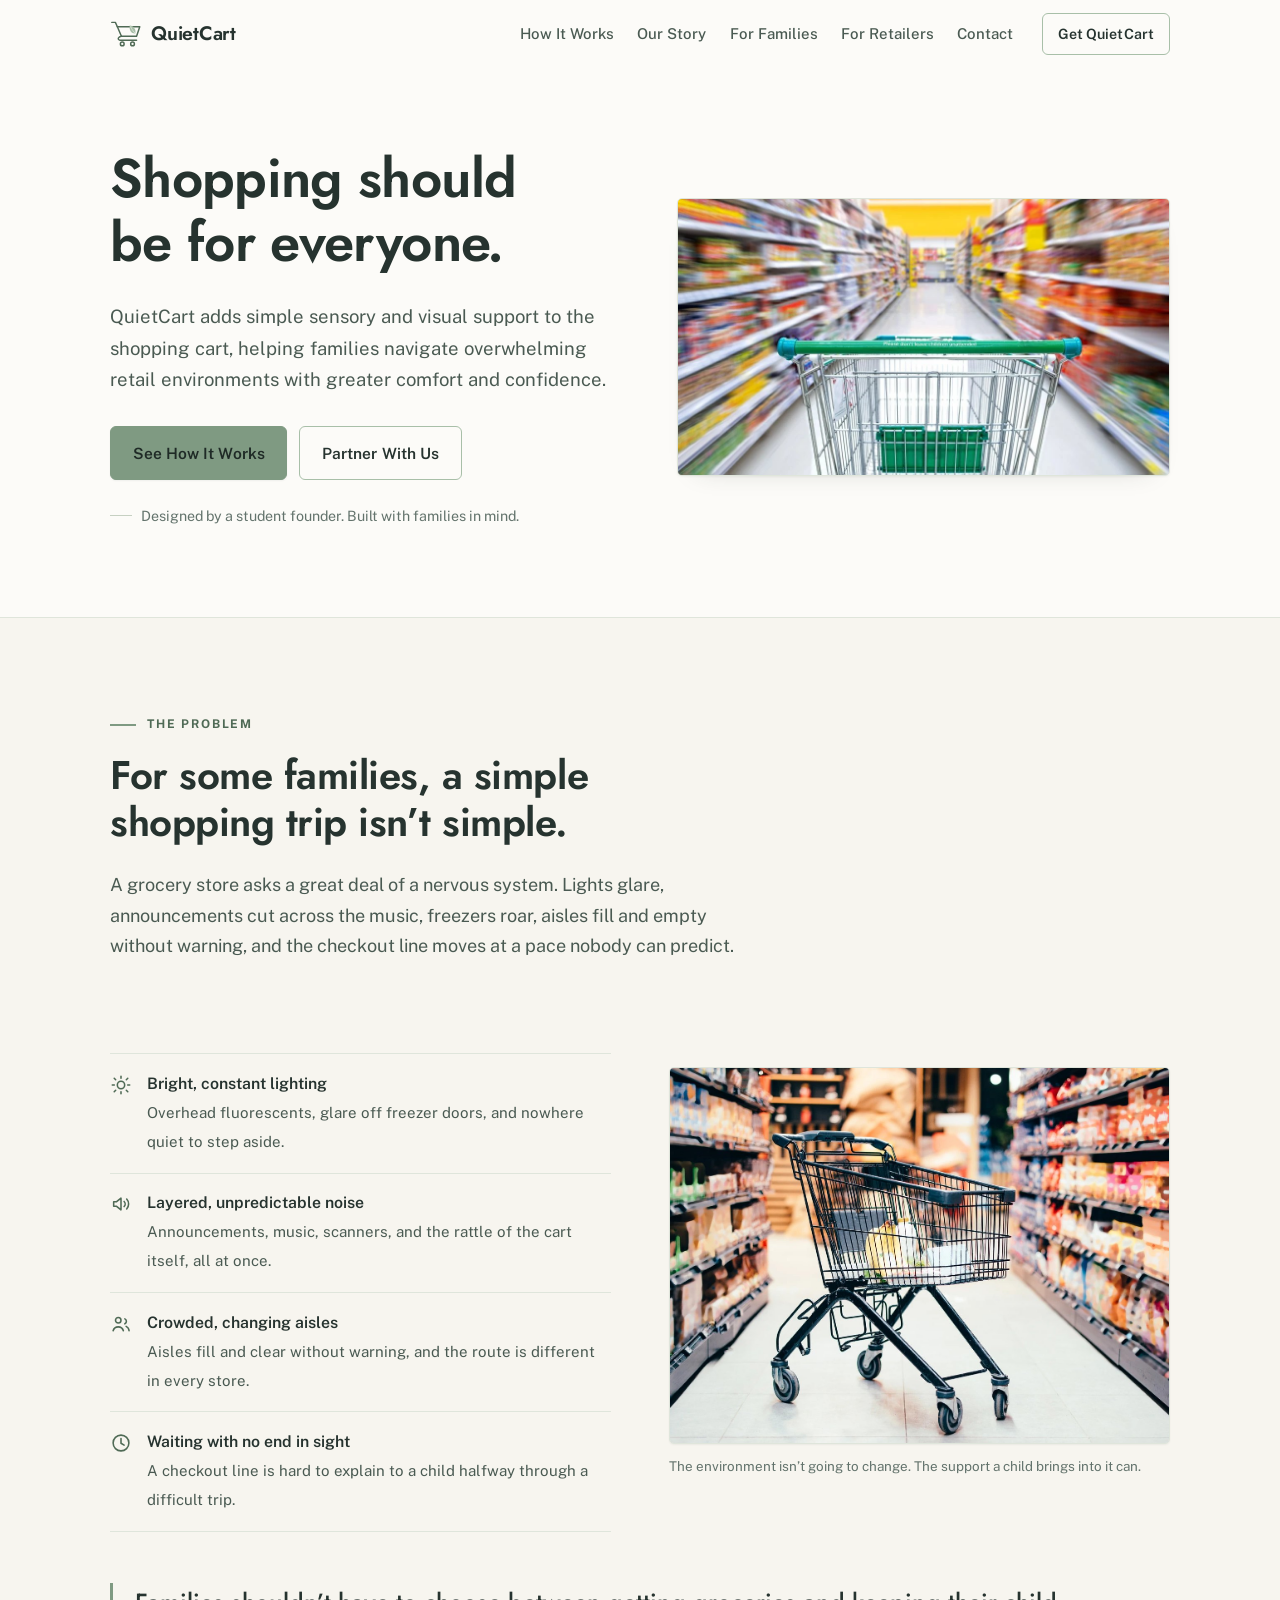
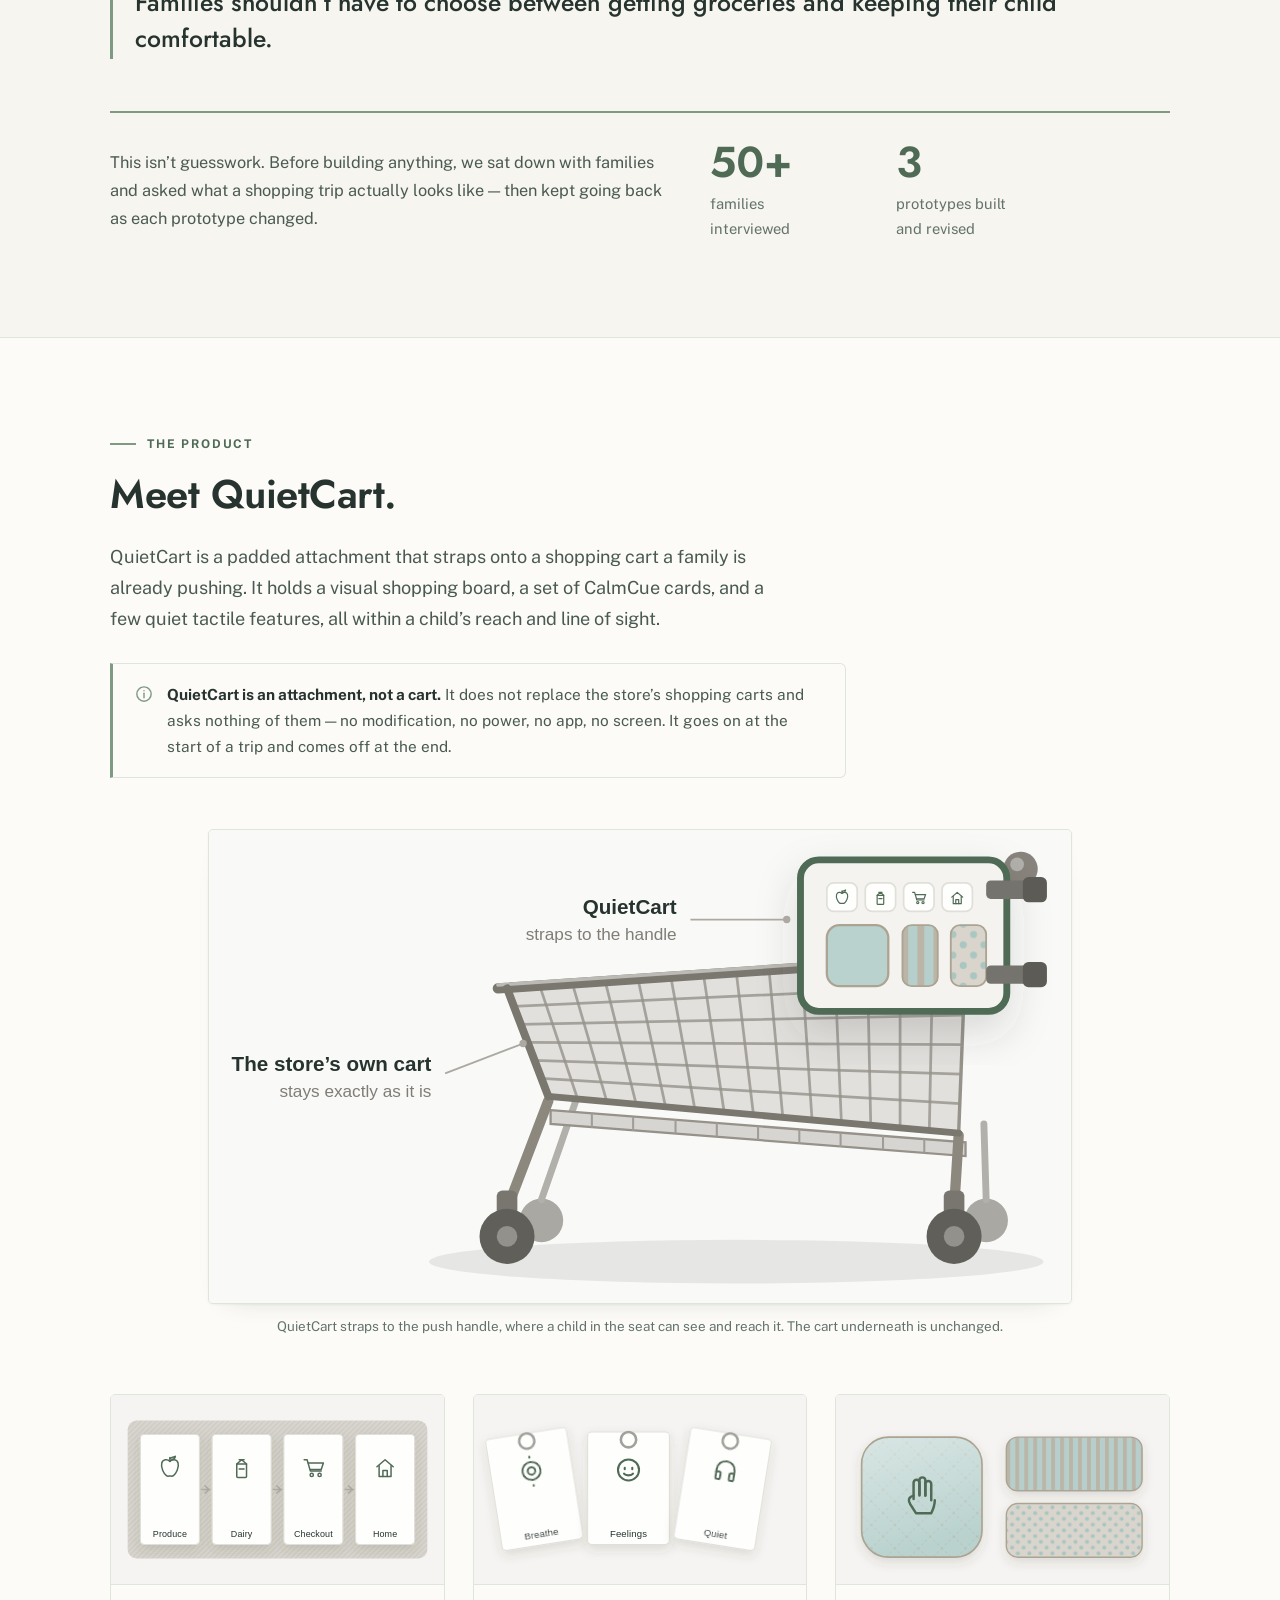
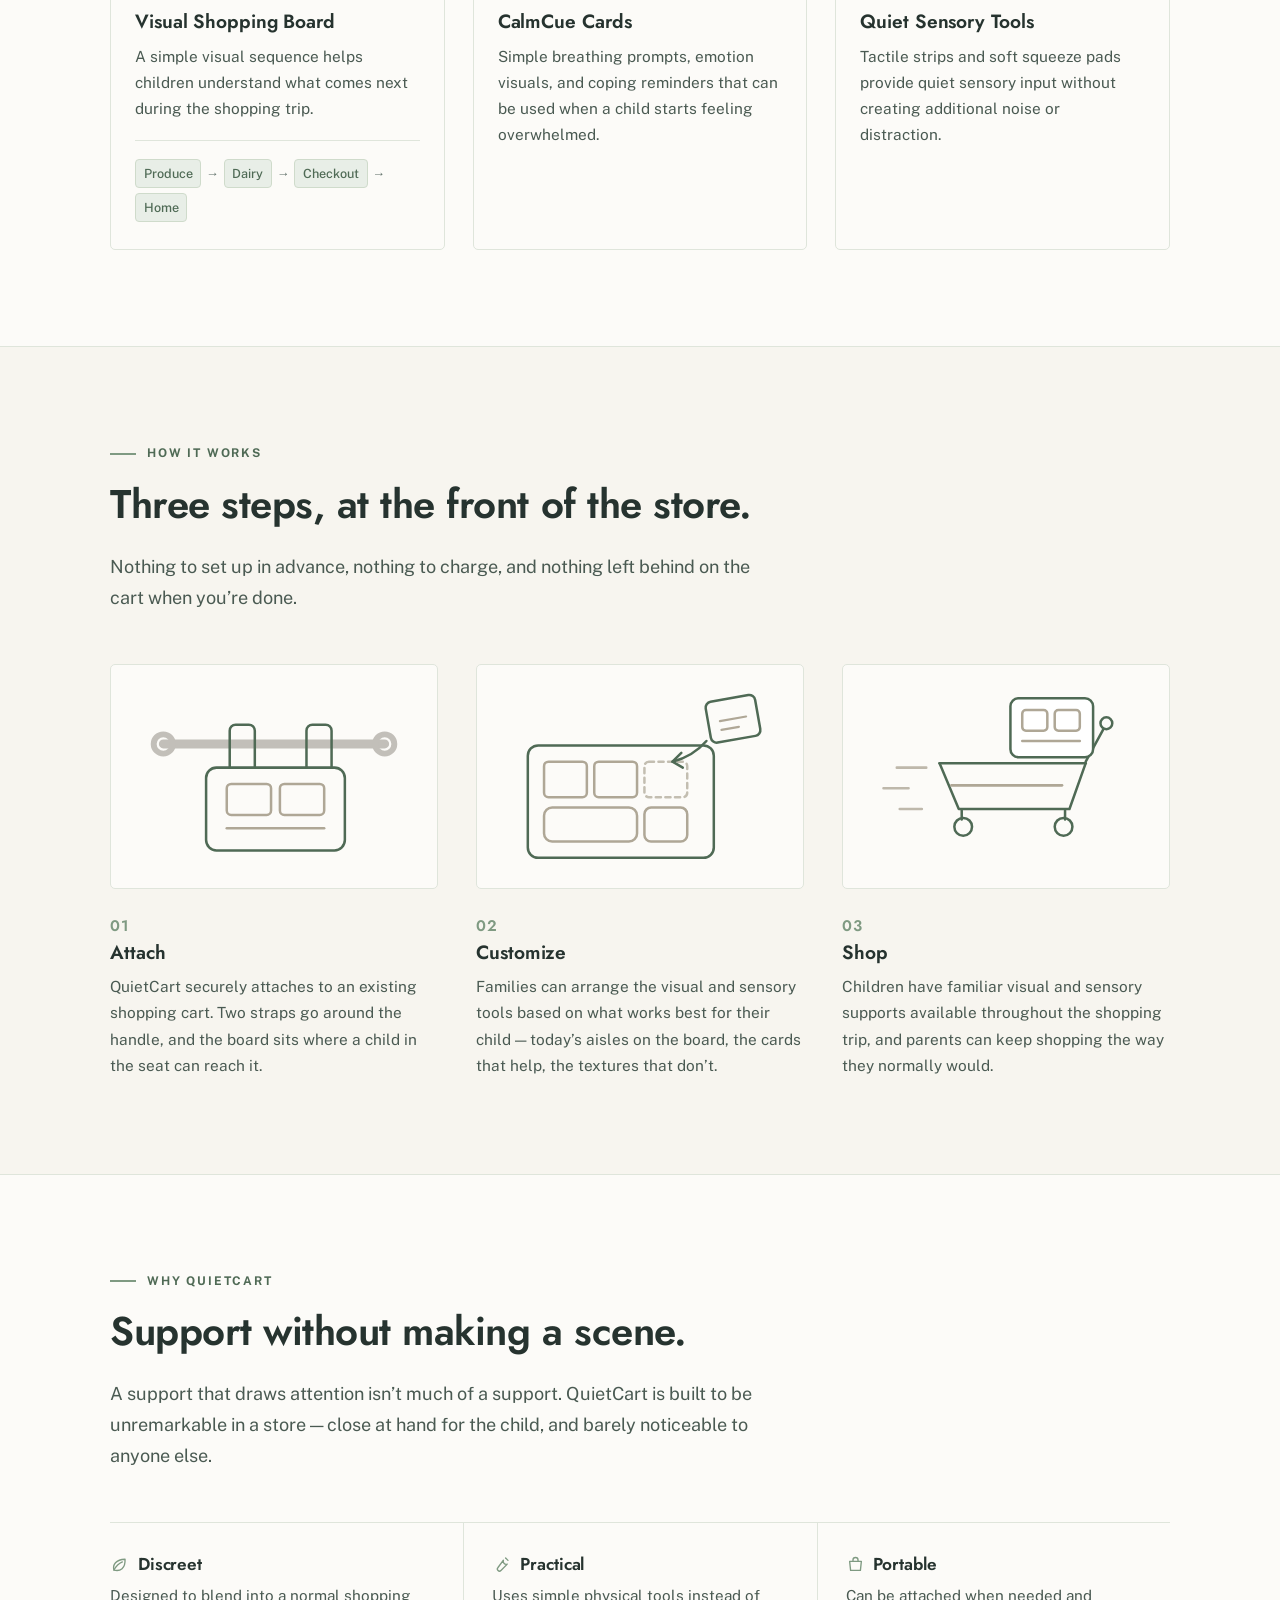
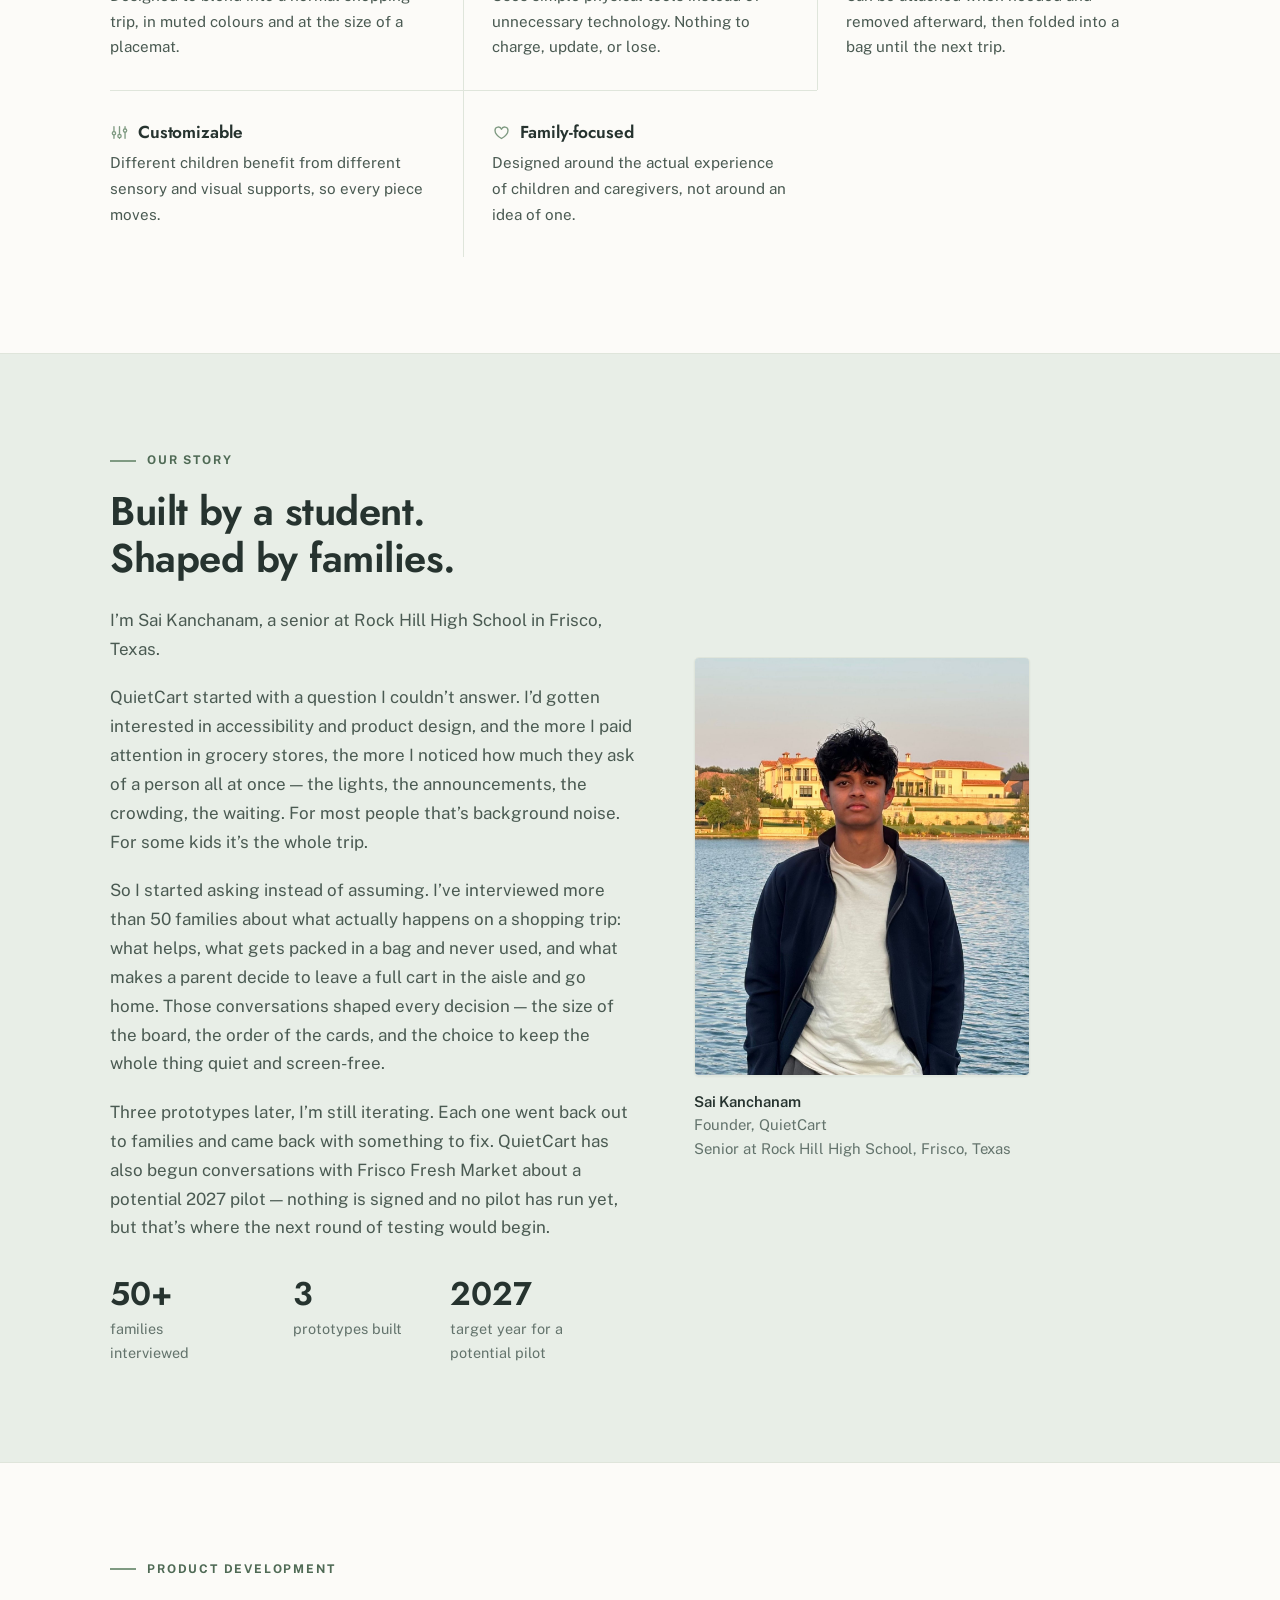
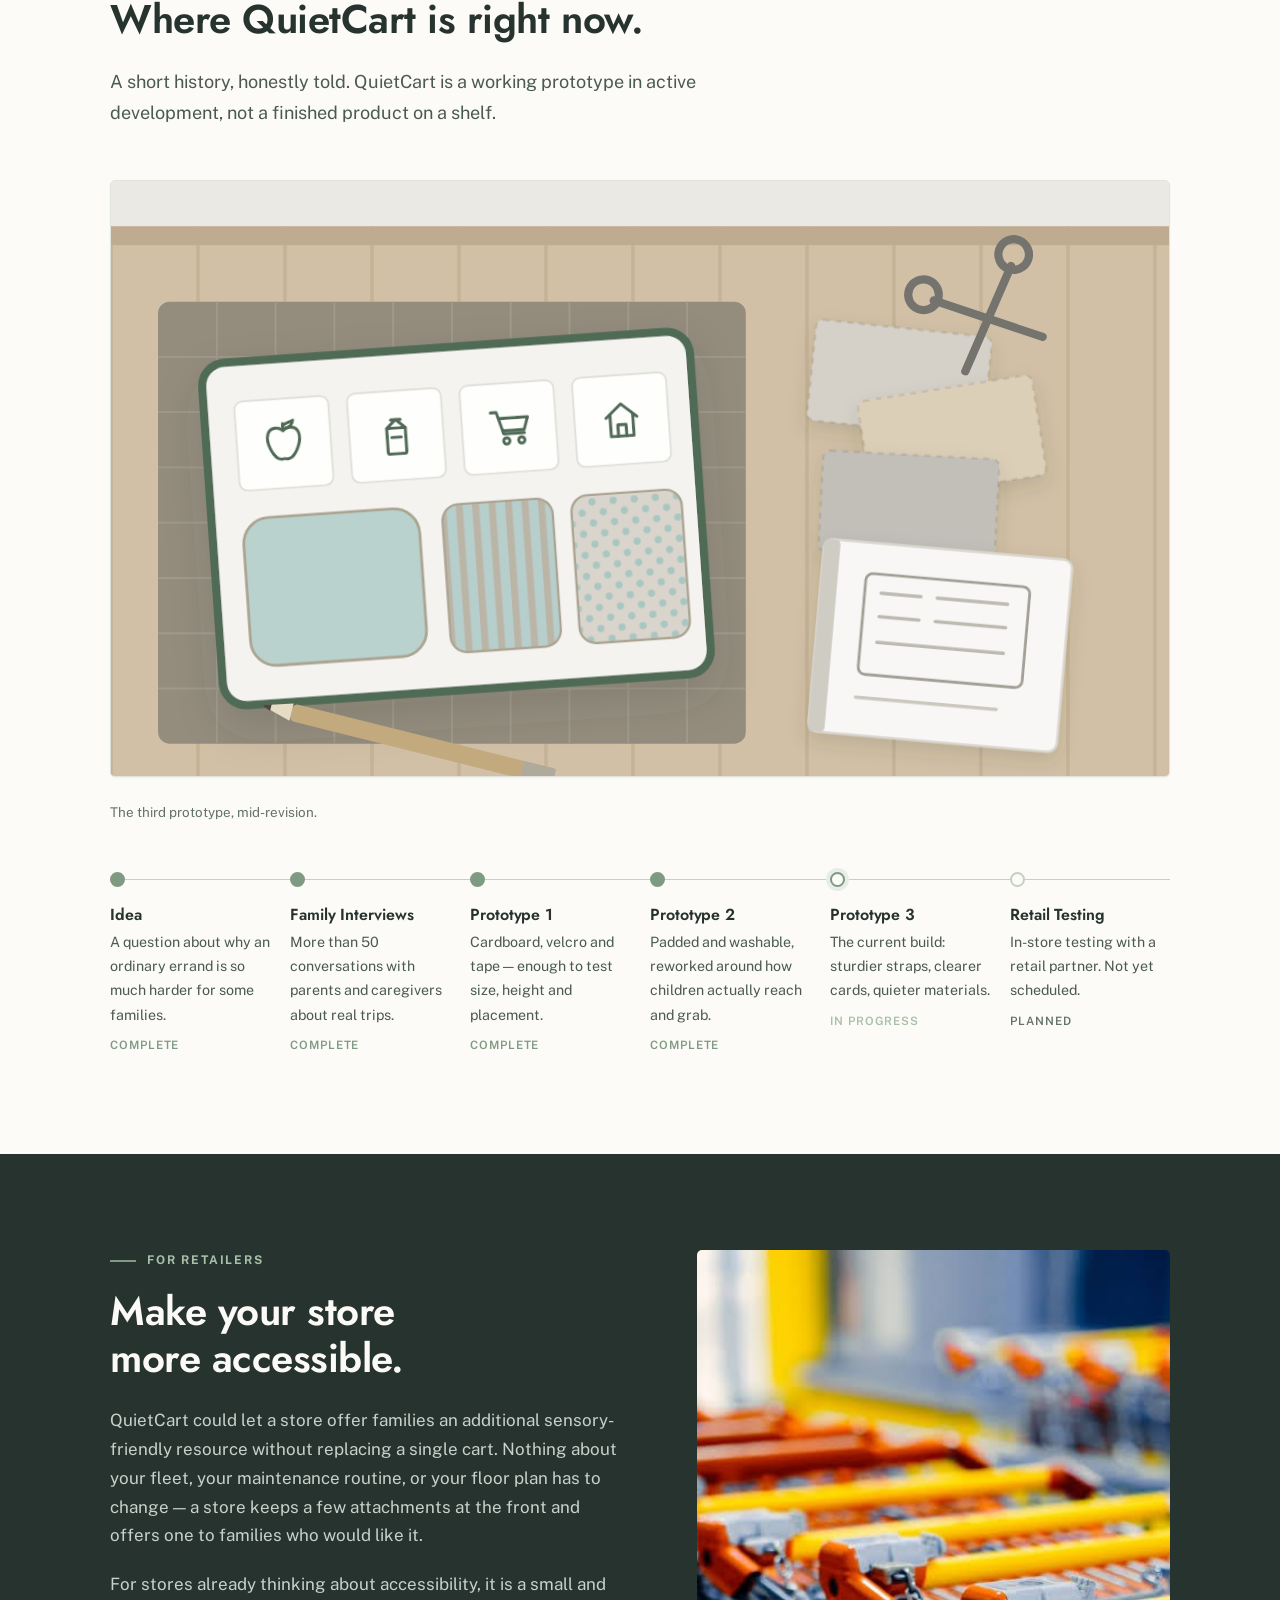
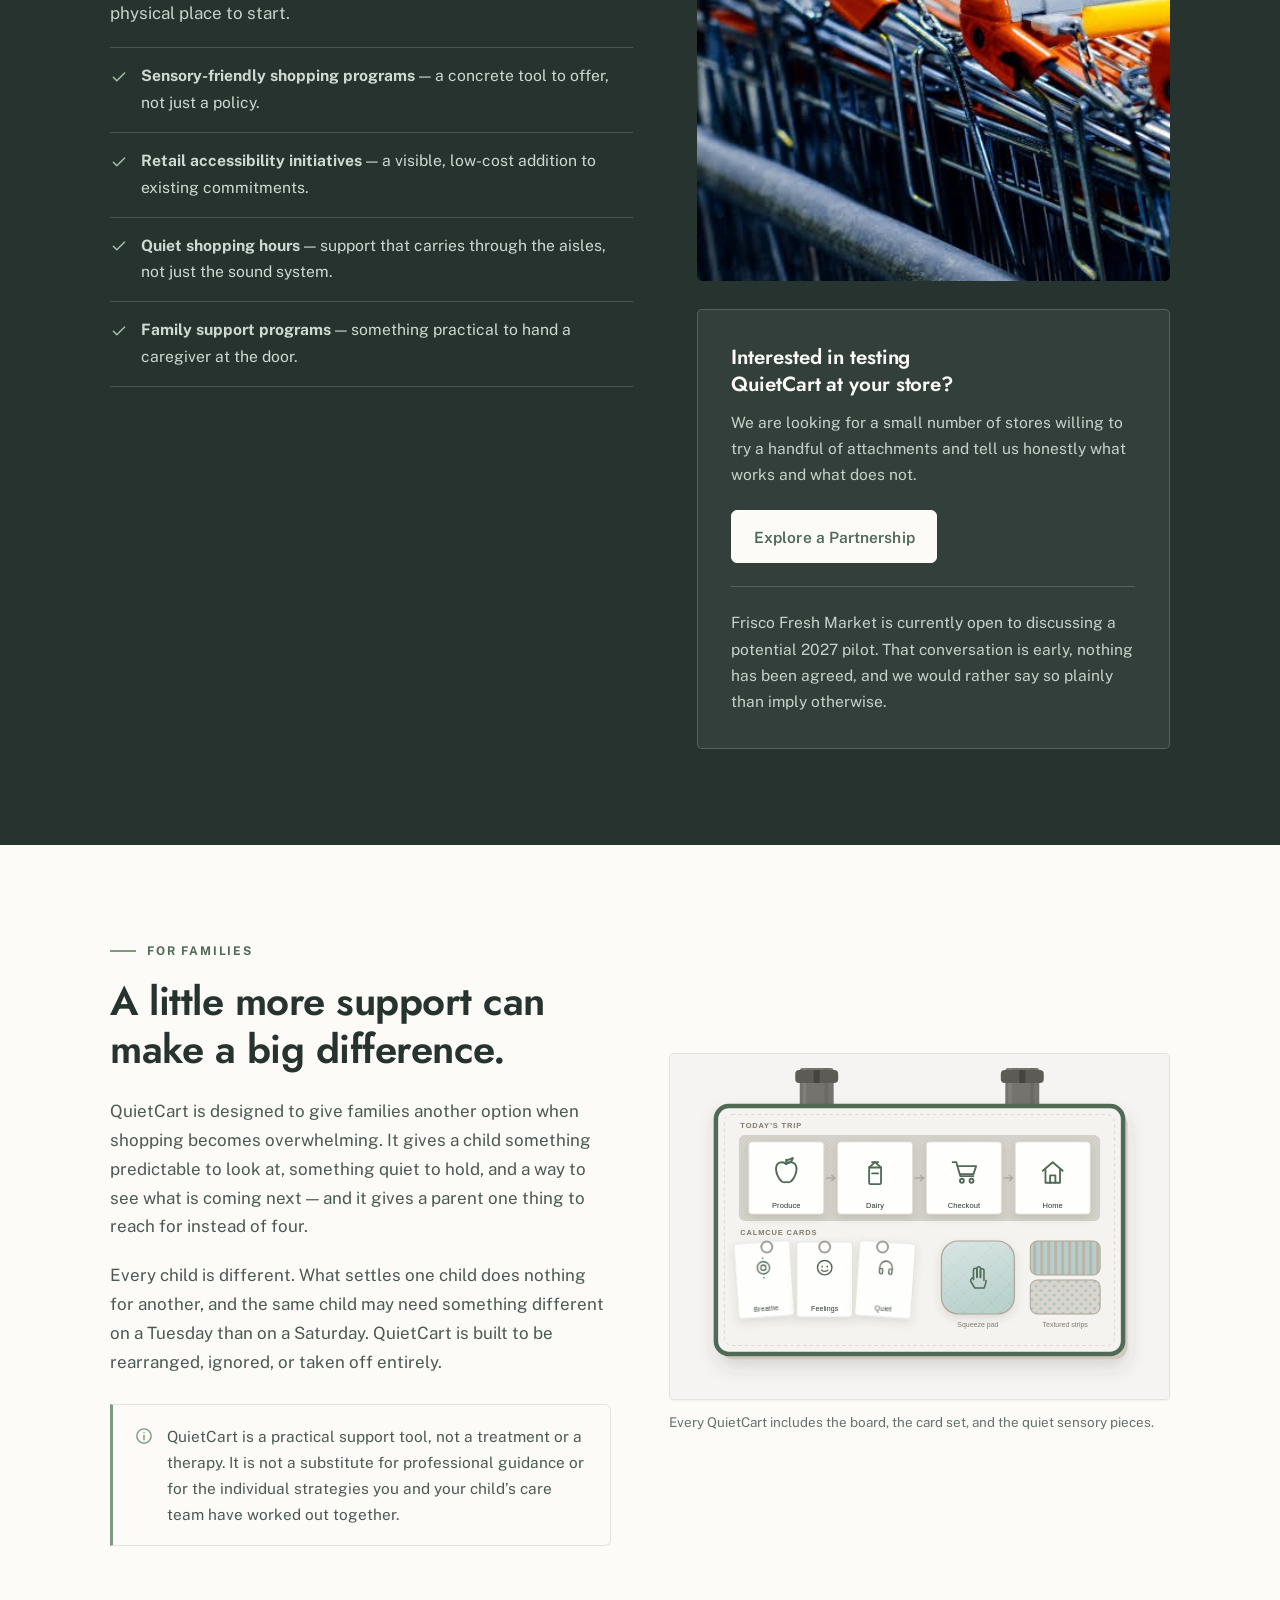
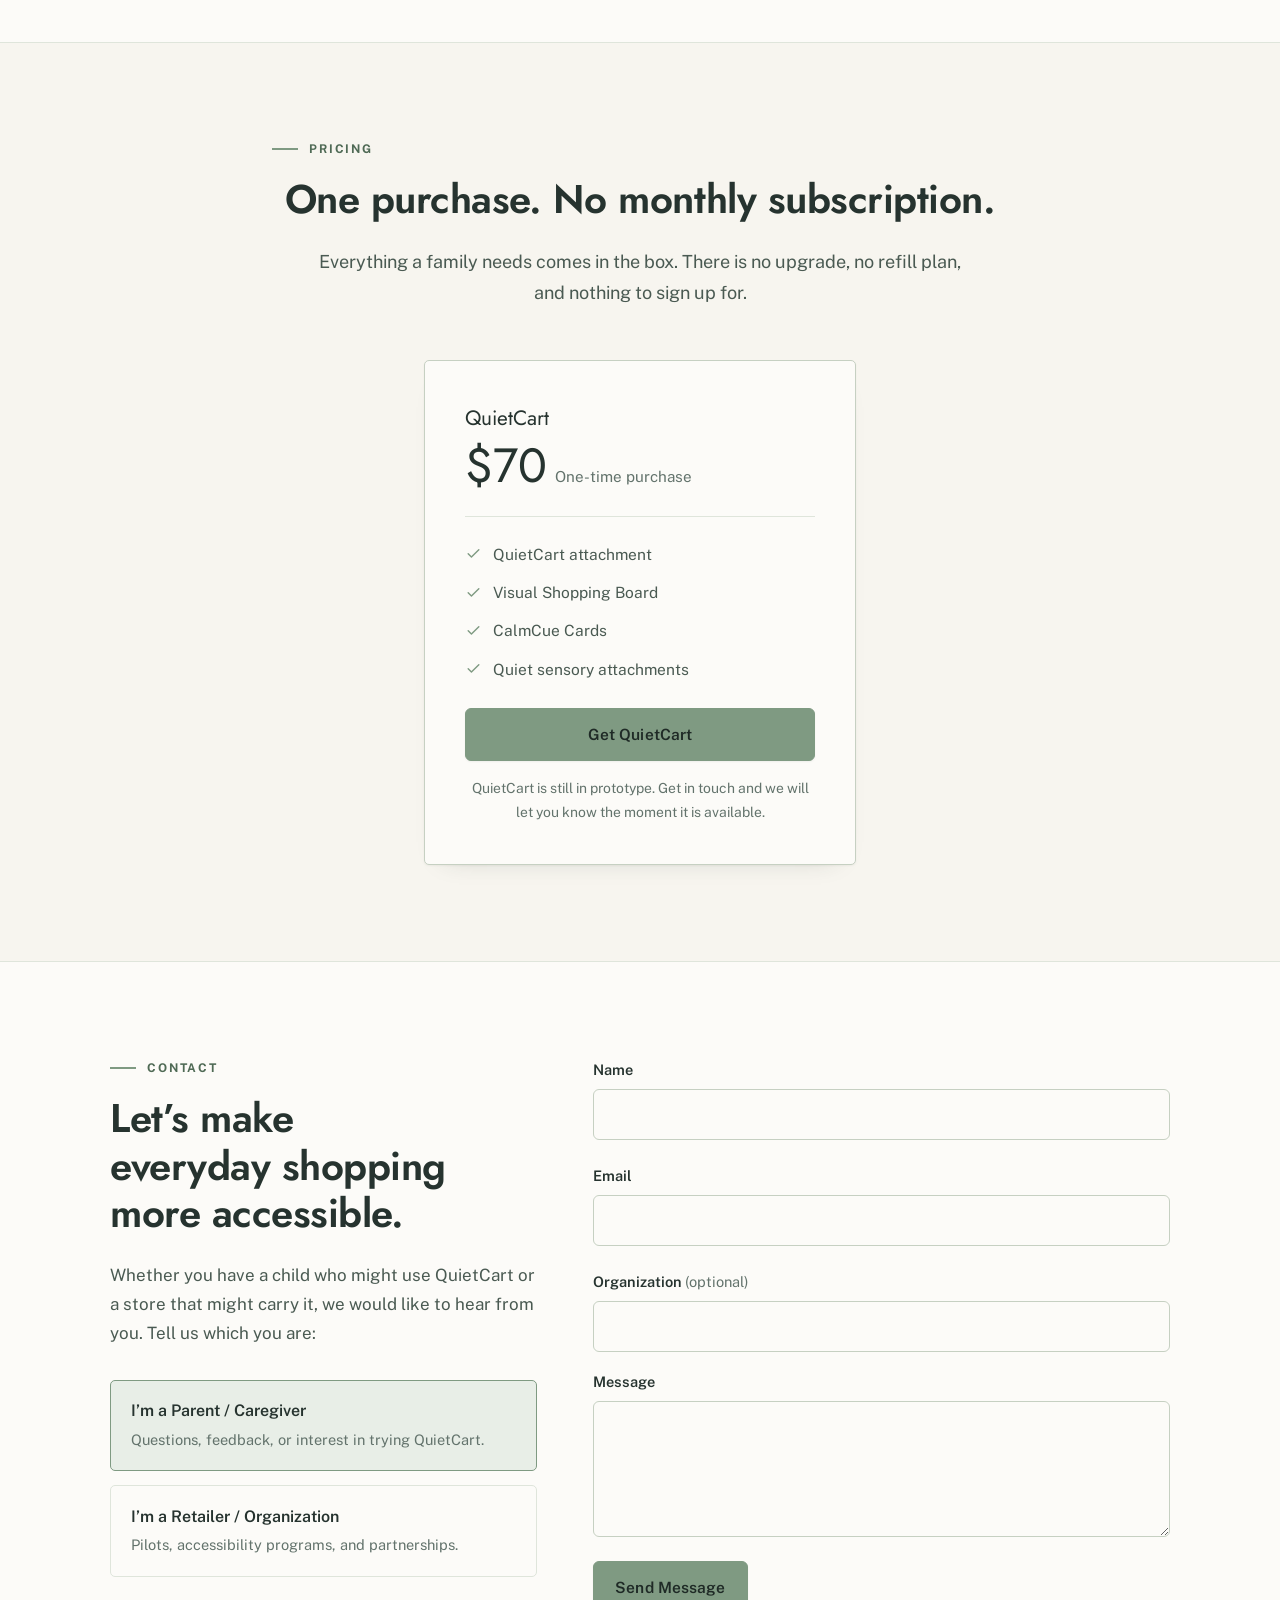
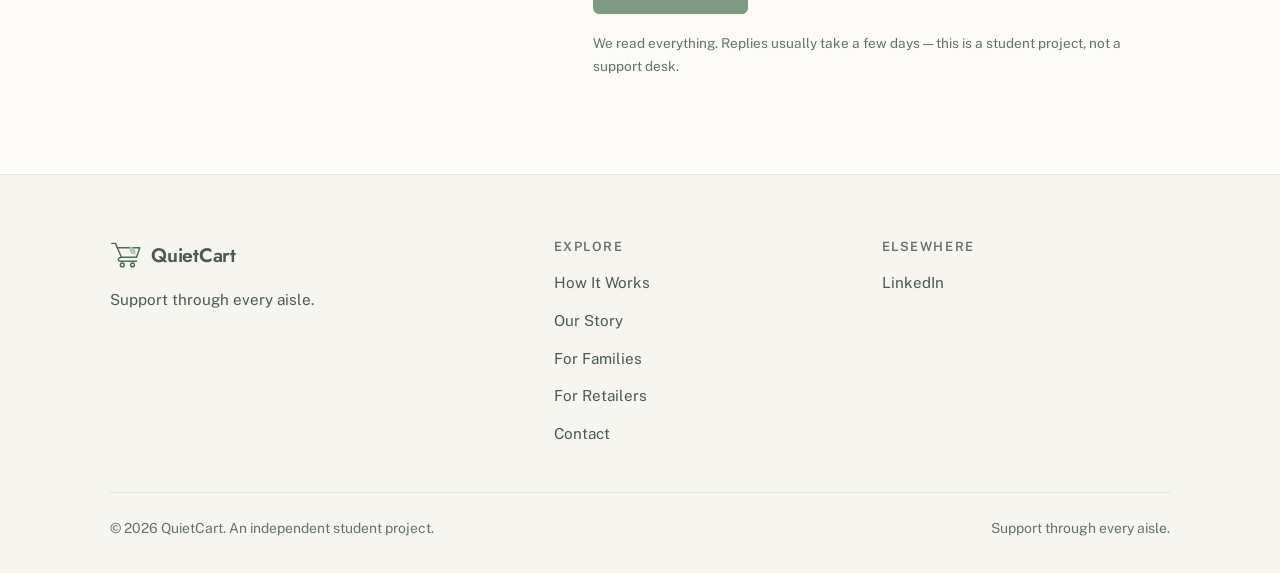
==== commit 969225f3: "Move to a warm sage and cream palette, add store photography Replaces the teal palette with the warm" ====
--- a/index.html
+++ b/index.html
@@ -97,11 +97,9 @@
           </div>
           <p class="hero__note">Designed by a student founder. Built with families in mind.</p>
         </div>
-        <div class="frame frame--photo">
-          <img src="assets/img/aisle-hero.svg" width="1200" height="900"
-               data-photo="assets/img/photos/hero-store.jpg"
-               data-photo-alt="A shopping cart in a supermarket aisle."
-               alt="A supermarket aisle lined with stocked shelves, seen from behind a shopping cart.">
+        <div class="frame frame--wide">
+          <img src="assets/img/photos/hero-store.jpg" width="1000" height="562"
+               alt="Looking down a supermarket aisle from behind a shopping cart, shelves stretching away on both sides.">
         </div>
       </div>
     </div>
@@ -145,10 +143,8 @@
         </div>
         <div>
           <div class="frame frame--flat frame--photo">
-            <img src="assets/img/aisle-quiet.svg" width="1200" height="900"
-                 data-photo="assets/img/photos/aisle.jpg"
-                 data-photo-alt="A busy supermarket aisle."
-                 alt="A long supermarket aisle with stocked shelves receding toward the back of the store.">
+            <img src="assets/img/photos/aisle.jpg" width="1201" height="901"
+                 alt="A shopping cart standing alone in a supermarket aisle lined with brightly packaged goods.">
           </div>
           <p class="caption">The environment isn&rsquo;t going to change. The support a child brings into it can.</p>
         </div>
@@ -608,8 +604,8 @@
       <div>
         <h4>Elsewhere</h4>
         <ul>
-          <!-- TODO: replace with the real LinkedIn profile URL before launch. -->
-          <li><a href="#" rel="noopener">LinkedIn</a></li>
+          <li><a href="https://www.linkedin.com/in/sai-kanchanam-792038302/"
+                 rel="noopener" target="_blank">LinkedIn</a></li>
         </ul>
       </div>
     </div>
--- a/assets/css/styles.css
+++ b/assets/css/styles.css
@@ -4,30 +4,32 @@
    ========================================================================== */
 
 :root {
-  /* Ground and surfaces: cool, faintly blue-green, taken from the logo's
-     mark rather than a warm cream. */
-  --paper:        #FDFEFE;
-  --paper-2:      #EFF4F4;
-  --paper-3:      #E4EDED;
-
-  /* Neutrals carry a teal bias so they sit with the brand instead of
-     reading as generic grey. */
-  --ink:          #10262B;
-  --ink-2:        #47595E;
-  --ink-3:        #6B7D81;
-  --line:         #DCE6E6;
-  --line-2:       #C1D2D2;
-
-  /* Primary: the teal of the cart in the logo. */
-  --brand:        #1F5B66;
-  --brand-deep:   #133F48;
-  --brand-soft:   #E2EEEF;
-
-  /* Secondary: the sage of the leaf. Decorative only - too light for text. */
-  --leaf:         #7B9A6B;
-  --leaf-soft:    #EBF1E6;
-
-  --danger:       #A2483F;
+  /* Warm paper, not white. Off-white is the ground; cream alternates sections. */
+  --paper:        #FCFBF8;   /* off-white   */
+  --paper-2:      #F7F5EF;   /* warm cream  */
+  --paper-3:      #E8EEE7;   /* very light sage, used sparingly */
+
+  /* Text: soft charcoal for headings, muted grey-green for body. Never black. */
+  --ink:          #26332F;
+  --ink-2:        #4A5A52;
+  --ink-3:        #63736C;
+
+  /* Hairlines take a sage cast so borders belong to the palette. */
+  --line:         #DFE5DB;
+  --line-2:       #C6D0C2;
+
+  /* Muted olive carries the buttons; a deeper olive is the text-safe version
+     for eyebrows and links, where the lighter tone would not meet contrast. */
+  --brand:        #7F9A82;
+  --brand-deep:   #4F6A55;
+  --brand-soft:   #E8EEE7;
+  --btn-ink:      #1F2A26;   /* on olive: 4.9:1 */
+
+  /* Soft sage is decorative only: icons, borders, hovers. Too light for text. */
+  --leaf:         #A8BFA8;
+  --leaf-soft:    #EFF3ED;
+
+  --danger:       #9A4A3F;
 
   --font-display: "Jost", "Trebuchet MS", "Segoe UI", sans-serif;
   --font-sans:    "Public Sans", -apple-system, BlinkMacSystemFont, "Segoe UI", Roboto,
@@ -35,10 +37,10 @@
 
   --wrap:         1140px;
   --gutter:       clamp(1.25rem, 4vw, 2.5rem);
-  --radius:       4px;
-  --shadow-sm:    0 1px 2px rgba(16, 38, 43, .06);
-  --shadow:       0 1px 2px rgba(16, 38, 43, .05), 0 12px 26px -22px rgba(16, 38, 43, .30);
-  --shadow-lg:    0 2px 4px rgba(16, 38, 43, .05), 0 22px 44px -30px rgba(16, 38, 43, .32);
+  --radius:       5px;
+  --shadow-sm:    0 1px 2px rgba(38, 51, 47, .06);
+  --shadow:       0 1px 2px rgba(38, 51, 47, .05), 0 12px 26px -22px rgba(38, 51, 47, .28);
+  --shadow-lg:    0 2px 4px rgba(38, 51, 47, .05), 0 22px 44px -30px rgba(38, 51, 47, .30);
 }
 
 *, *::before, *::after { box-sizing: border-box; }
@@ -96,7 +98,7 @@
 .eyebrow {
   display: flex; align-items: center; gap: .7rem;
   font-size: .75rem; font-weight: 700; letter-spacing: .15em; text-transform: uppercase;
-  color: var(--brand); margin: 0 0 1.05rem;
+  color: var(--brand-deep); margin: 0 0 1.05rem;
 }
 .eyebrow::before {
   content: ""; width: 26px; height: 2px; background: var(--brand); flex: none;
@@ -124,12 +126,12 @@
   cursor: pointer; text-decoration: none; transition: background-color .18s ease,
   border-color .18s ease, color .18s ease, transform .18s ease;
 }
-.btn--primary { background: var(--brand); border-color: var(--brand); color: #FFFFFF; box-shadow: var(--shadow-sm); }
-.btn--primary:hover { background: var(--brand-deep); border-color: var(--brand-deep); color: #FFFFFF; }
-.btn--ghost { background: transparent; border-color: var(--line-2); color: var(--ink); }
-.btn--ghost:hover { background: var(--paper-2); border-color: var(--ink-3); color: var(--ink); }
-.btn--light { background: #FFFFFF; border-color: #FFFFFF; color: var(--brand-deep); }
-.btn--light:hover { background: #fff; color: var(--ink); }
+.btn--primary { background: var(--brand); border-color: var(--brand); color: var(--btn-ink); box-shadow: var(--shadow-sm); }
+.btn--primary:hover { background: #93AD96; border-color: #93AD96; color: var(--btn-ink); }
+.btn--ghost { background: var(--paper); border-color: var(--leaf); color: var(--ink); }
+.btn--ghost:hover { background: var(--leaf-soft); border-color: var(--brand); color: var(--ink); }
+.btn--light { background: var(--paper); border-color: var(--paper); color: var(--brand-deep); }
+.btn--light:hover { background: #FFFFFF; color: var(--ink); }
 .btn--sm { padding: .5rem .95rem; font-size: .89rem; }
 @media (prefers-reduced-motion: no-preference) {
   .btn:hover { transform: translateY(-1px); }
@@ -207,7 +209,7 @@
   padding: 1.05rem 0; border-top: 1px solid var(--line);
 }
 .trip-list li:last-child { border-bottom: 1px solid var(--line); }
-.trip-list svg { width: 22px; height: 22px; flex: none; margin-top: .18rem; color: var(--brand); }
+.trip-list svg { width: 22px; height: 22px; flex: none; margin-top: .18rem; color: var(--brand-deep); }
 .trip-list strong { display: block; color: var(--ink); font-weight: 600; font-size: .99rem; }
 .trip-list span { font-size: .94rem; color: var(--ink-2); }
 
@@ -243,7 +245,7 @@
 }
 .chip {
   font-size: .79rem; font-weight: 500; color: var(--brand-deep);
-  background: var(--brand-soft); border: 1px solid #C9DEDF; border-radius: 4px;
+  background: var(--brand-soft); border: 1px solid #CFDBCB; border-radius: 4px;
   padding: .18rem .48rem; white-space: nowrap;
 }
 .chip-row .sep { color: var(--ink-3); font-size: .8rem; }
@@ -300,25 +302,25 @@
 .tl-item--now .tl-item__status { color: var(--leaf); }
 
 /* --- retailers ------------------------------------------------------------ */
-.retail { background: var(--brand-deep); color: #D9E7E9; border-block: 0; }
-.retail h2, .retail h3 { color: #FFFFFF; }
-.retail .eyebrow { color: #9FC4B4; }
-.retail p { color: #CBDDDF; }
+.retail { background: var(--ink); color: #D6DDD7; border-block: 0; }
+.retail h2, .retail h3 { color: #FBFAF6; }
+.retail .eyebrow { color: var(--leaf); }
+.retail p { color: #C9D2CA; }
 .retail__grid { display: grid; gap: clamp(2rem, 5vw, 4rem); grid-template-columns: minmax(0, 1.05fr) minmax(0, .95fr); align-items: start; }
 .retail__list { list-style: none; margin: 0; padding: 0; display: grid; gap: 0; }
 .retail__list li {
   display: flex; gap: .8rem; align-items: flex-start; padding: .95rem 0;
-  border-top: 1px solid rgba(255, 255, 255, .17); font-size: .98rem; color: #D3E3E4;
+  border-top: 1px solid rgba(255, 255, 255, .17); font-size: .98rem; color: #D0D9D1;
 }
 .retail__list li:last-child { border-bottom: 1px solid rgba(255, 255, 255, .17); }
-.retail__list svg { width: 18px; height: 18px; flex: none; margin-top: .28rem; color: #9BC0A8; }
+.retail__list svg { width: 18px; height: 18px; flex: none; margin-top: .28rem; color: var(--leaf); }
 .retail__panel {
   background: rgba(255, 255, 255, .06); border: 1px solid rgba(255, 255, 255, .18);
   border-radius: var(--radius); padding: clamp(1.6rem, 3vw, 2.1rem);
 }
 .retail__panel h3 { font-size: 1.28rem; margin-bottom: .6rem; }
 .retail__panel p { font-size: .97rem; }
-.retail__fine { font-size: .87rem; color: #AAC2C5; margin-top: 1.4rem; padding-top: 1.4rem; border-top: 1px solid rgba(255,255,255,.17); }
+.retail__fine { font-size: .87rem; color: #A9B4AB; margin-top: 1.4rem; padding-top: 1.4rem; border-top: 1px solid rgba(255,255,255,.17); }
 
 /* --- pricing -------------------------------------------------------------- */
 .price-card {
@@ -466,7 +468,7 @@
 .evidence__figures { margin: 0; display: flex; gap: clamp(2rem, 4vw, 3.5rem); }
 .evidence__figures dt {
   font-family: var(--font-display); font-weight: 600; font-size: clamp(2.1rem, 3.6vw, 2.7rem);
-  line-height: 1; color: var(--brand); font-variant-numeric: tabular-nums;
+  line-height: 1; color: var(--brand-deep); font-variant-numeric: tabular-nums;
 }
 .evidence__figures dd { margin: .45rem 0 0; font-size: .92rem; color: var(--ink-3); max-width: 15ch; }
 
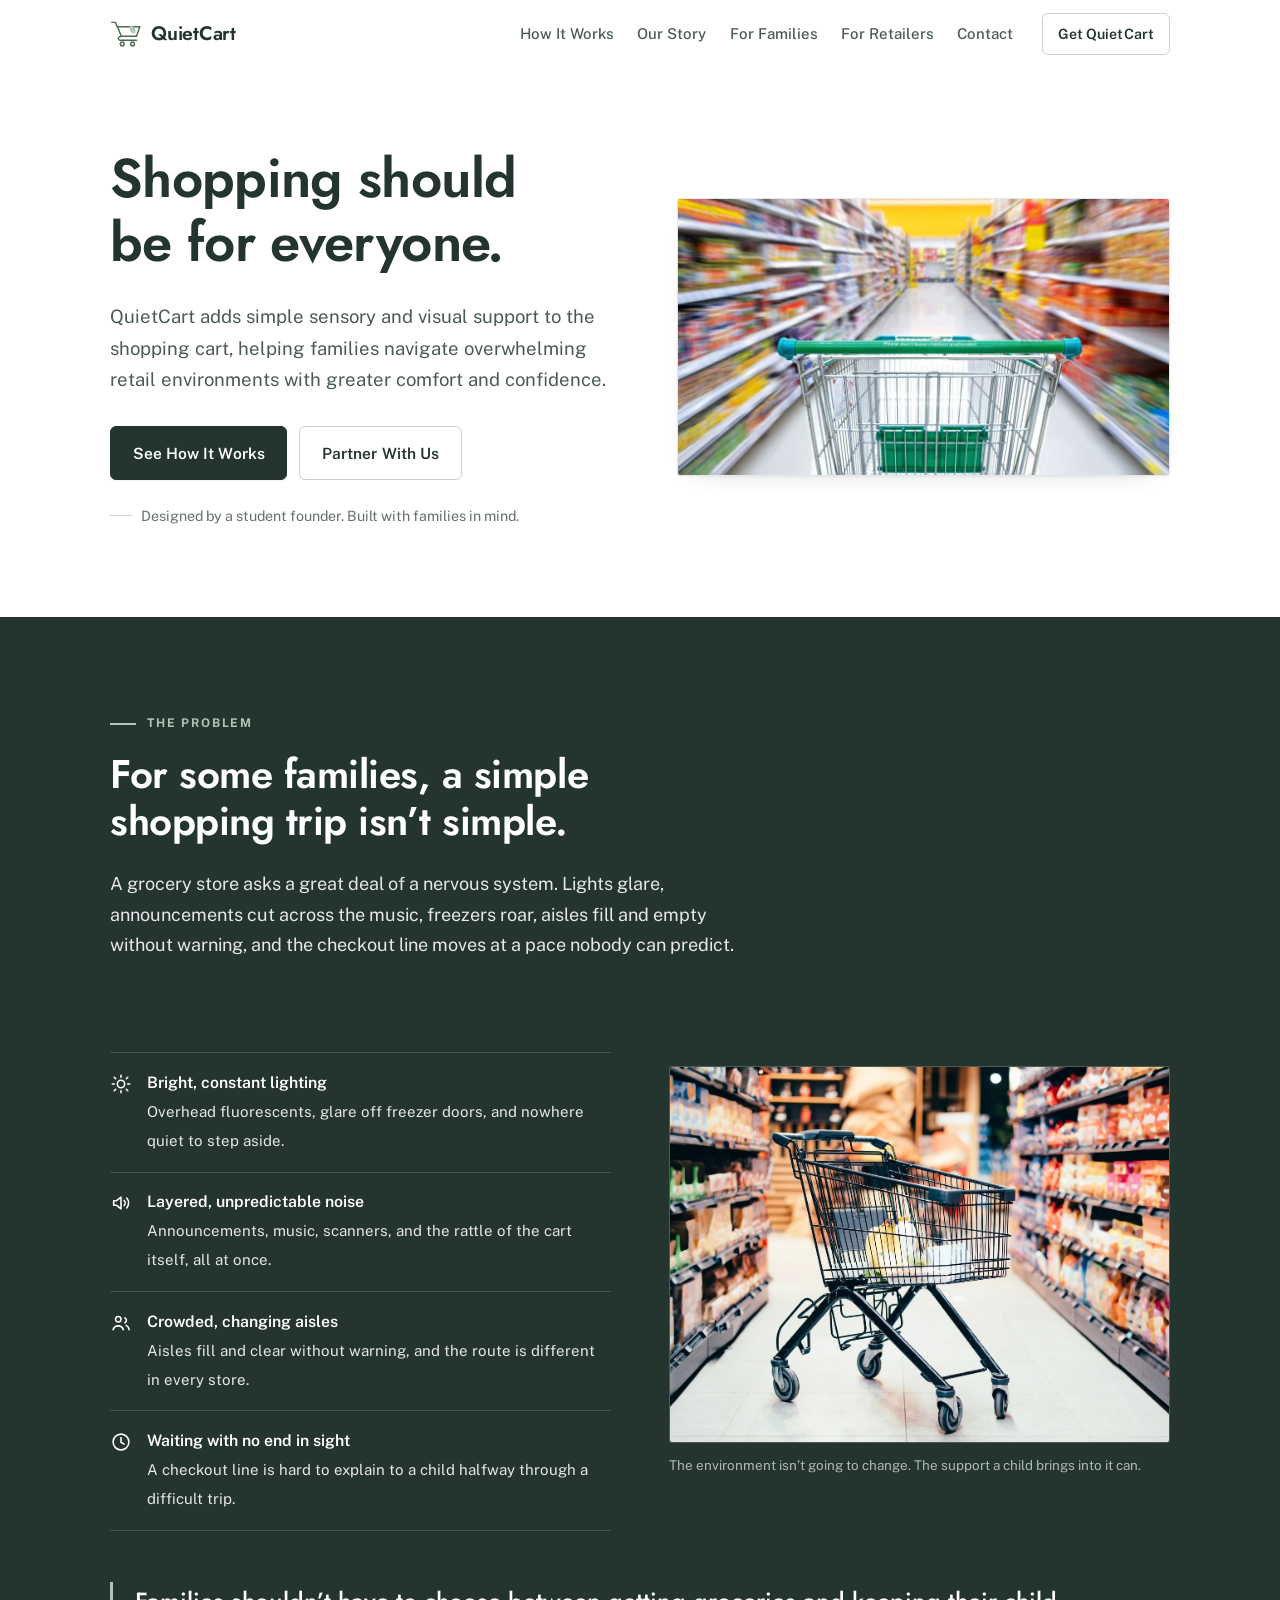
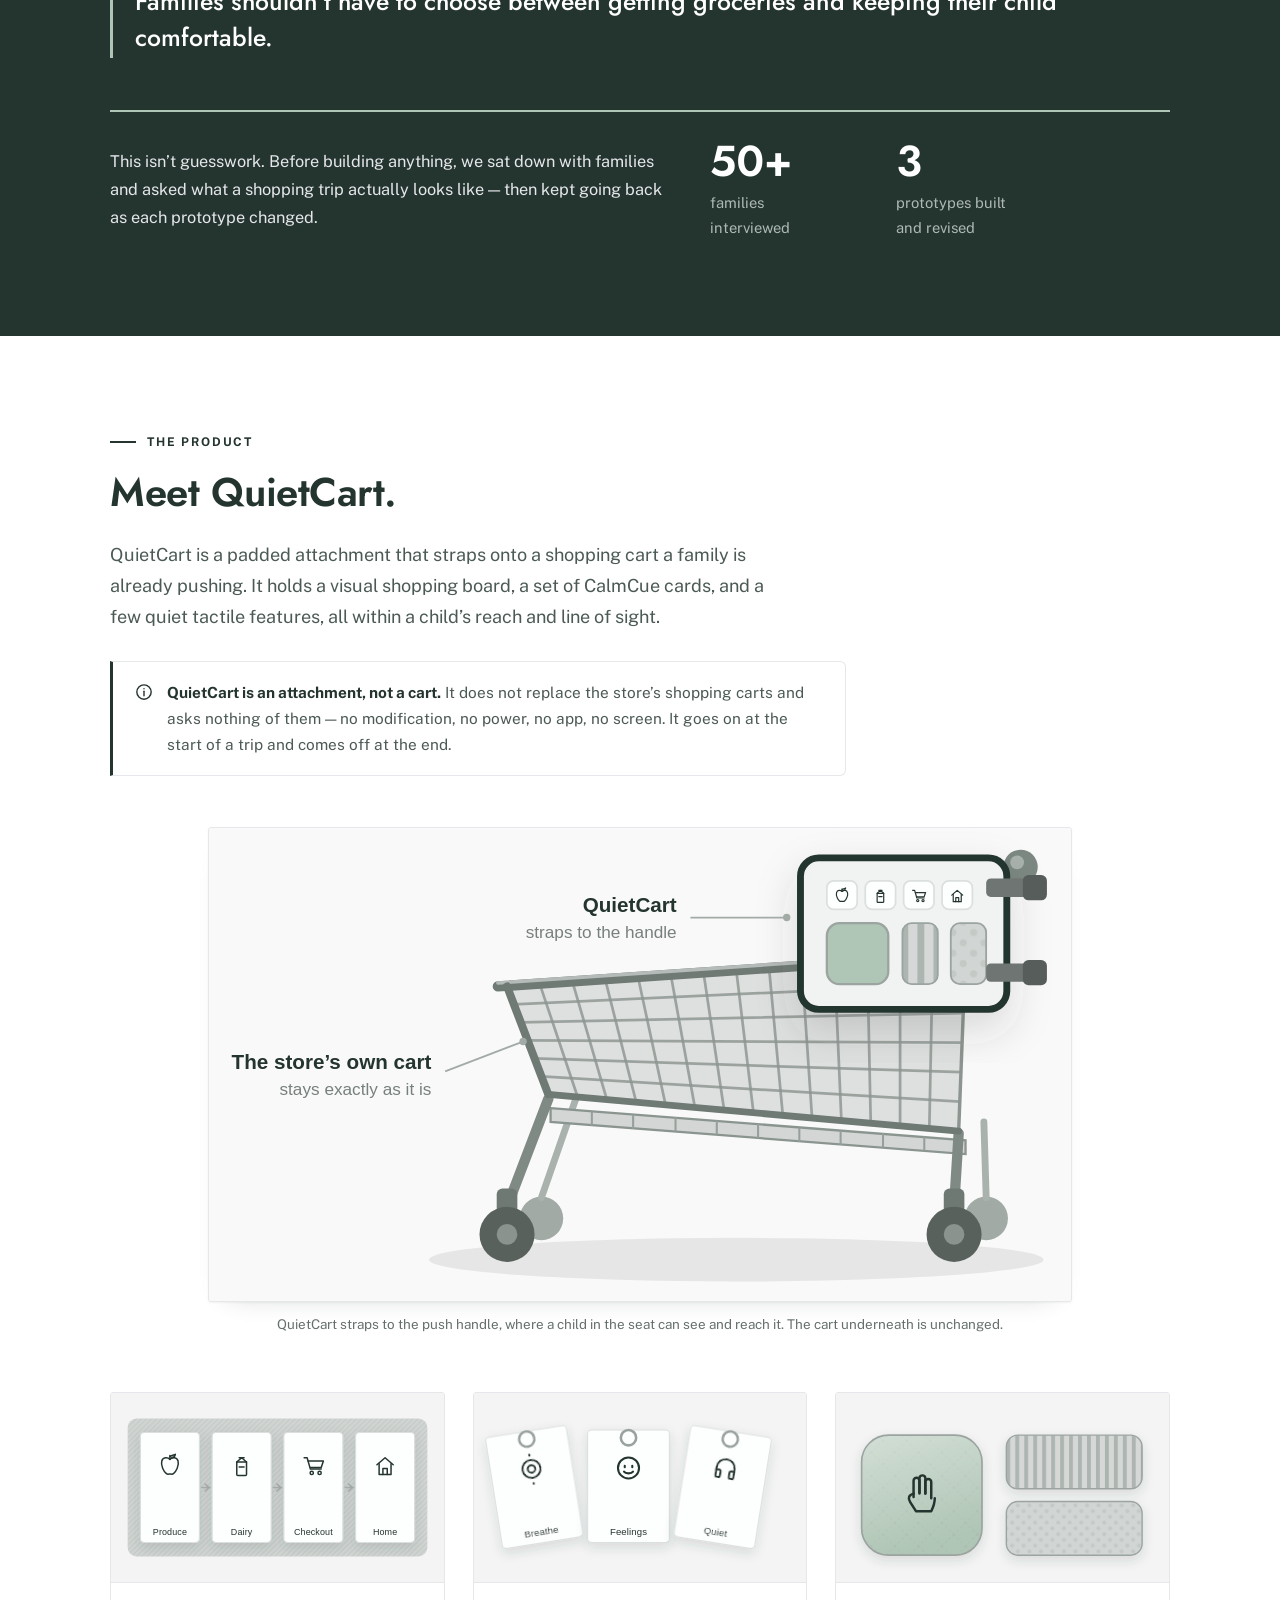
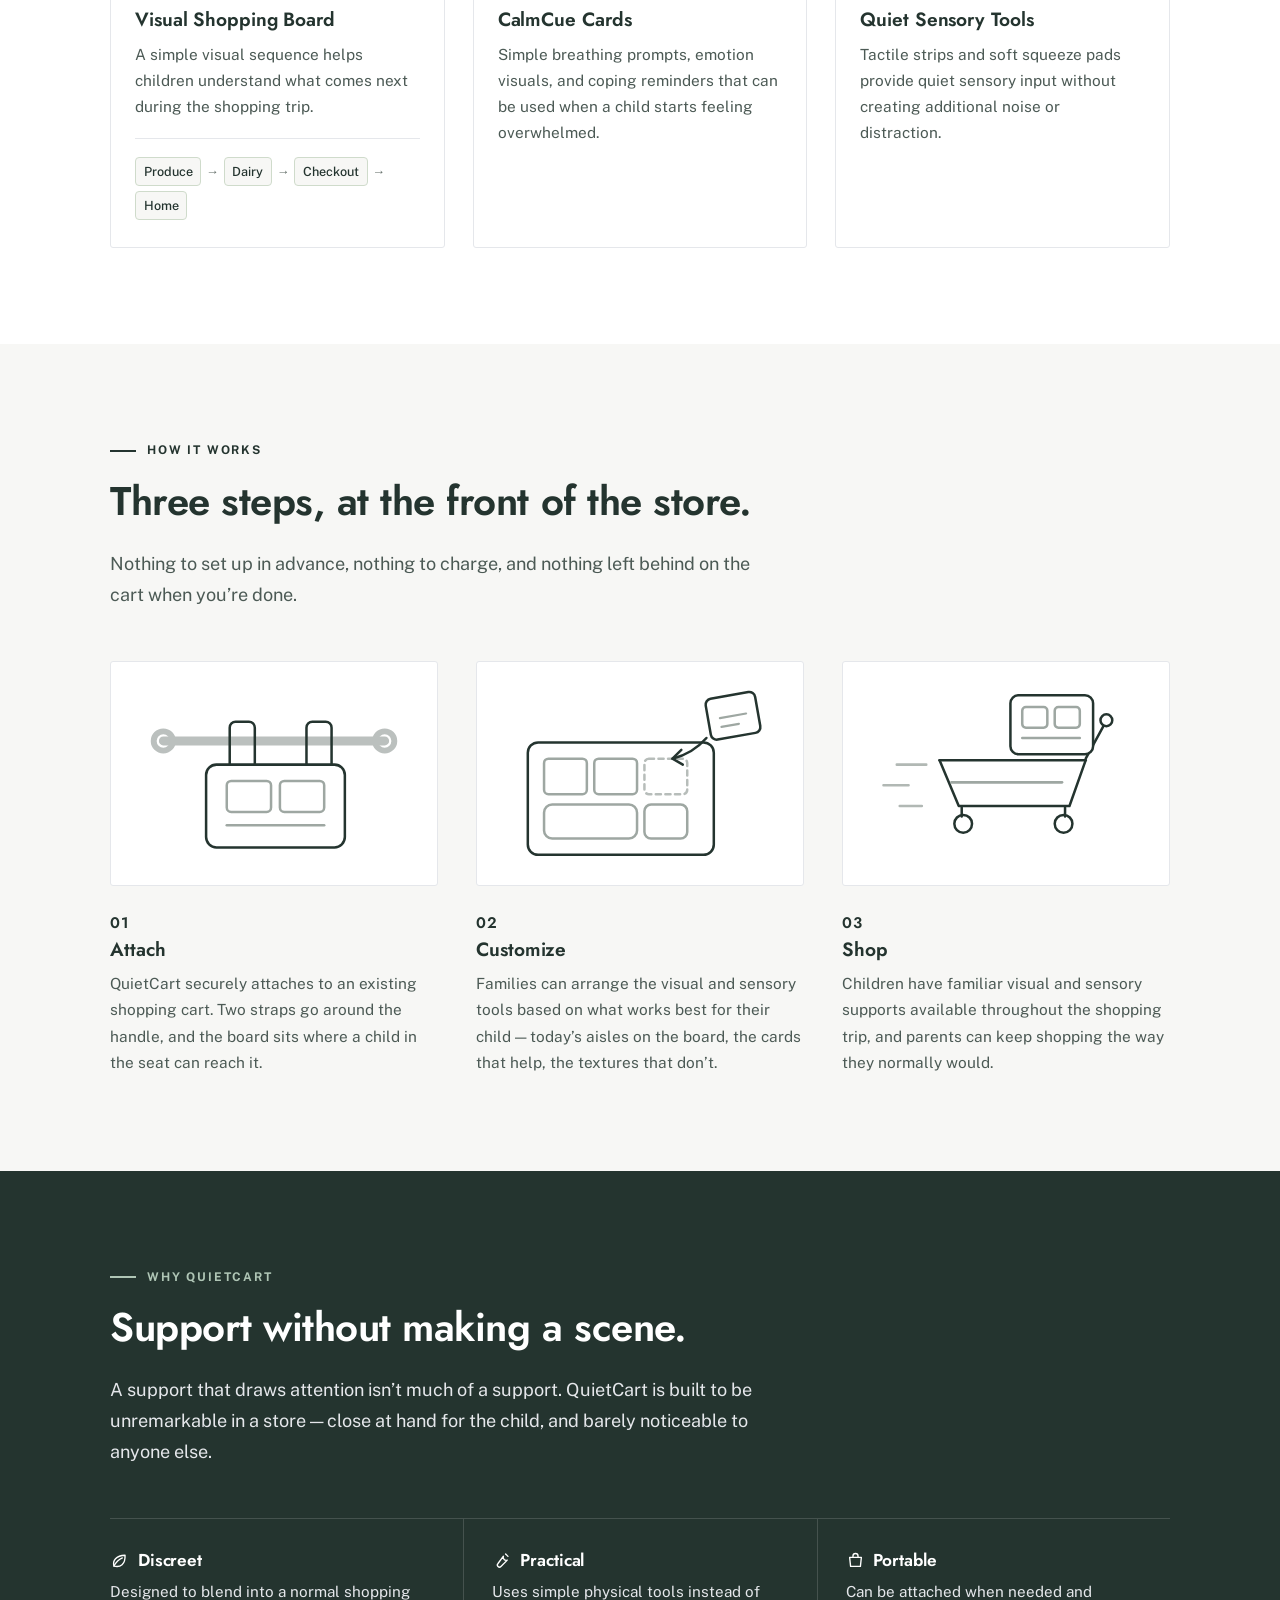
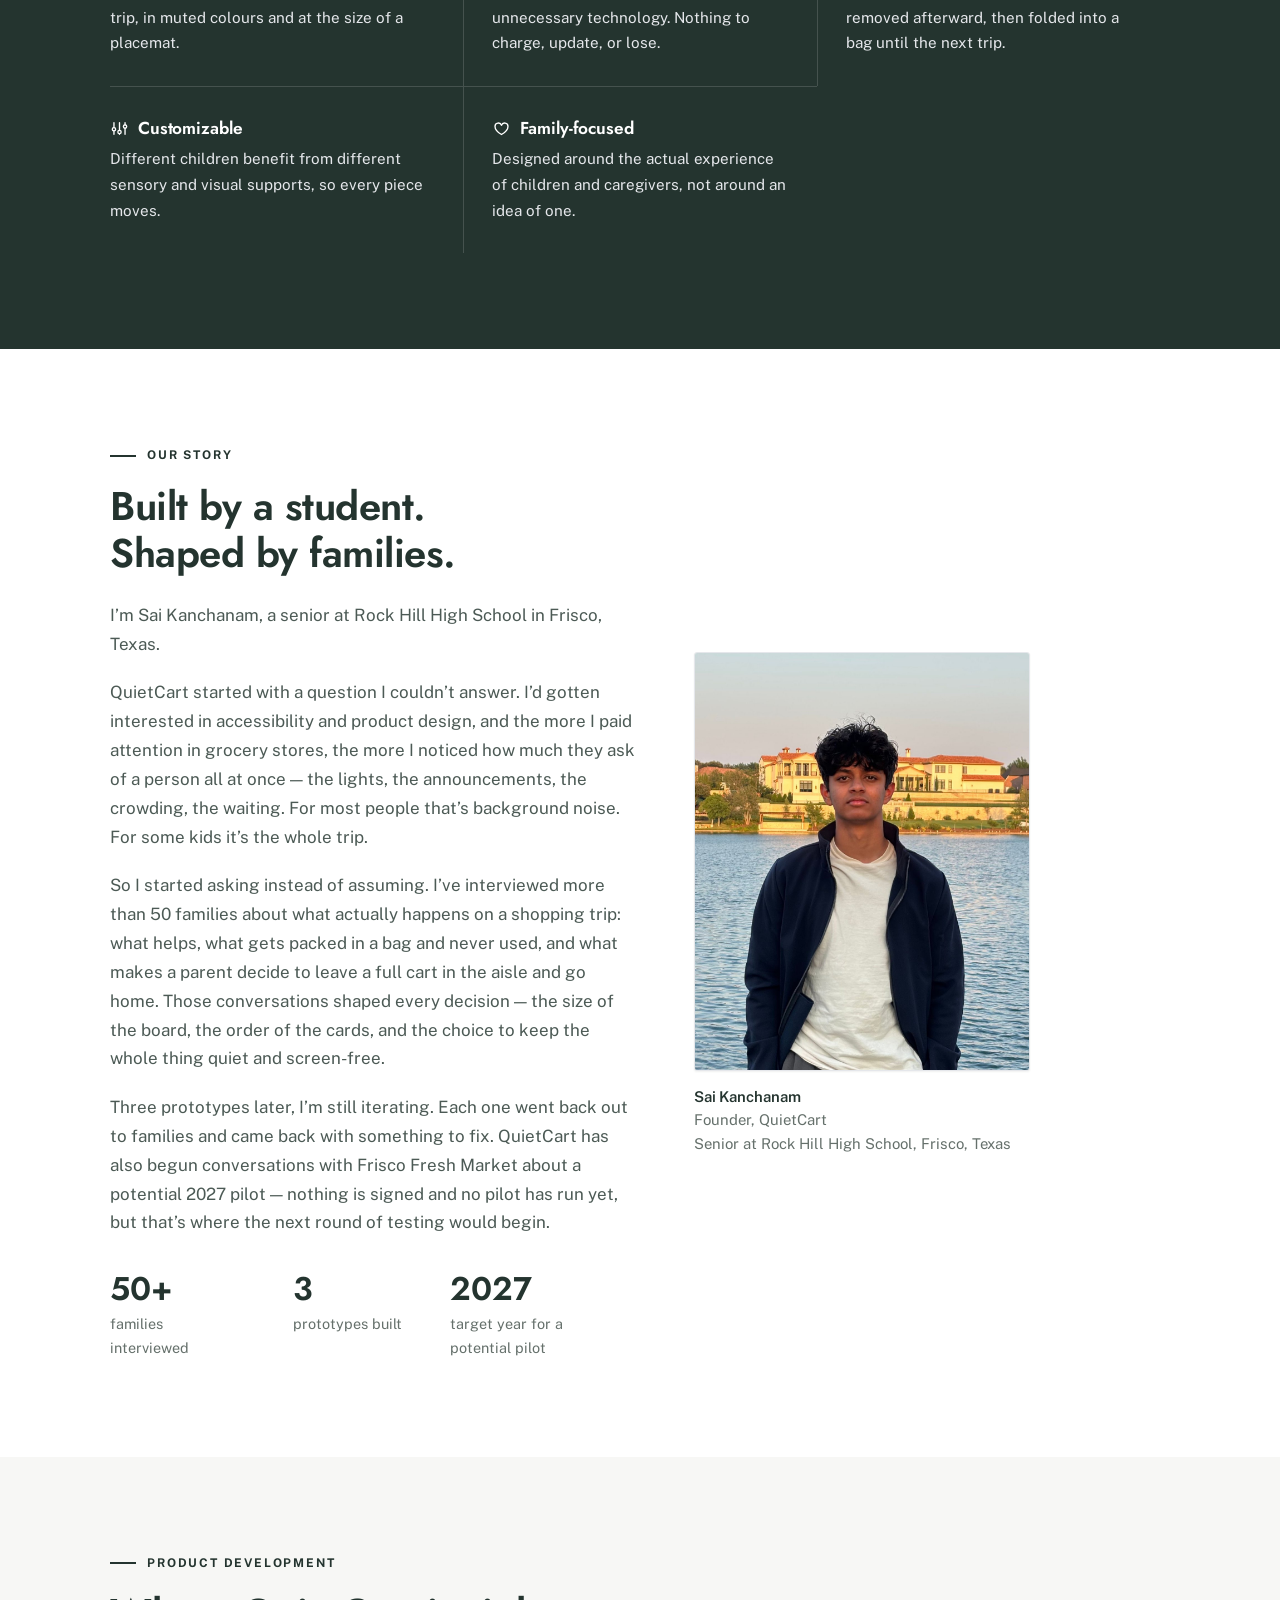
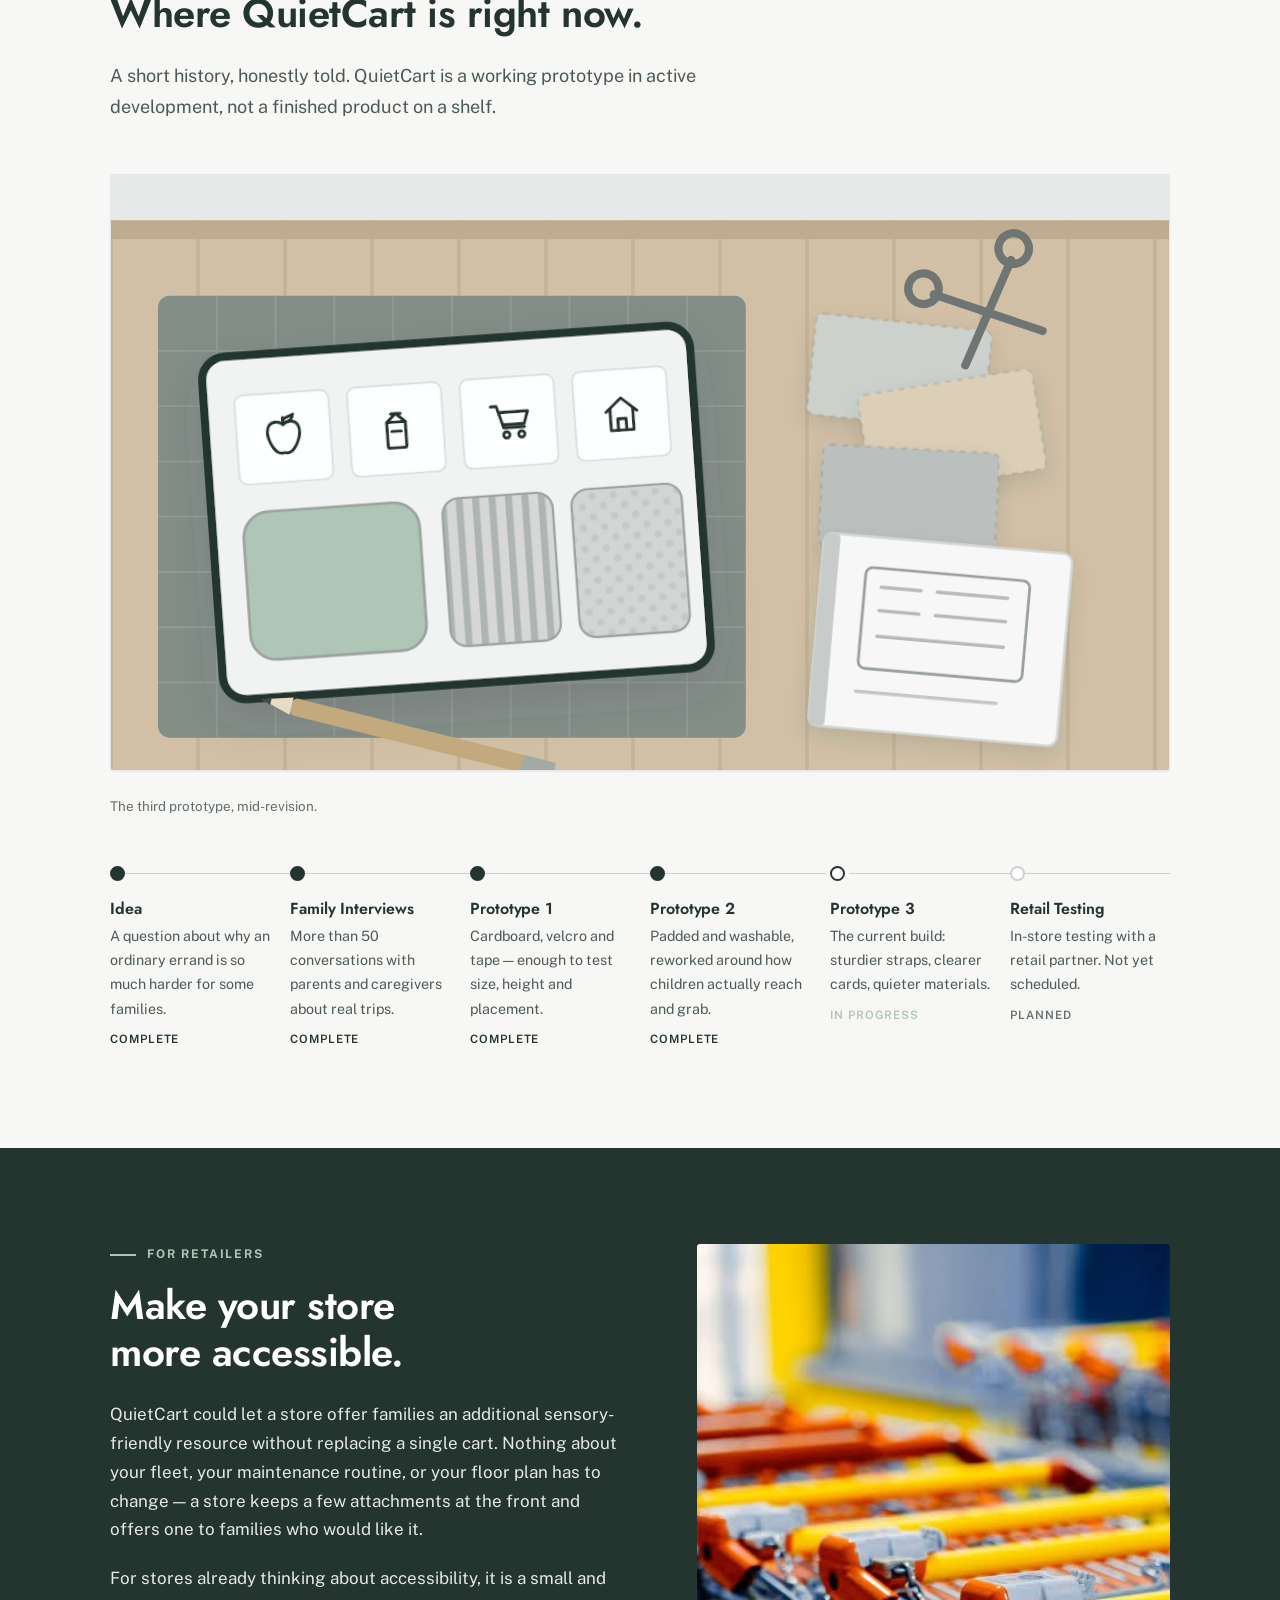
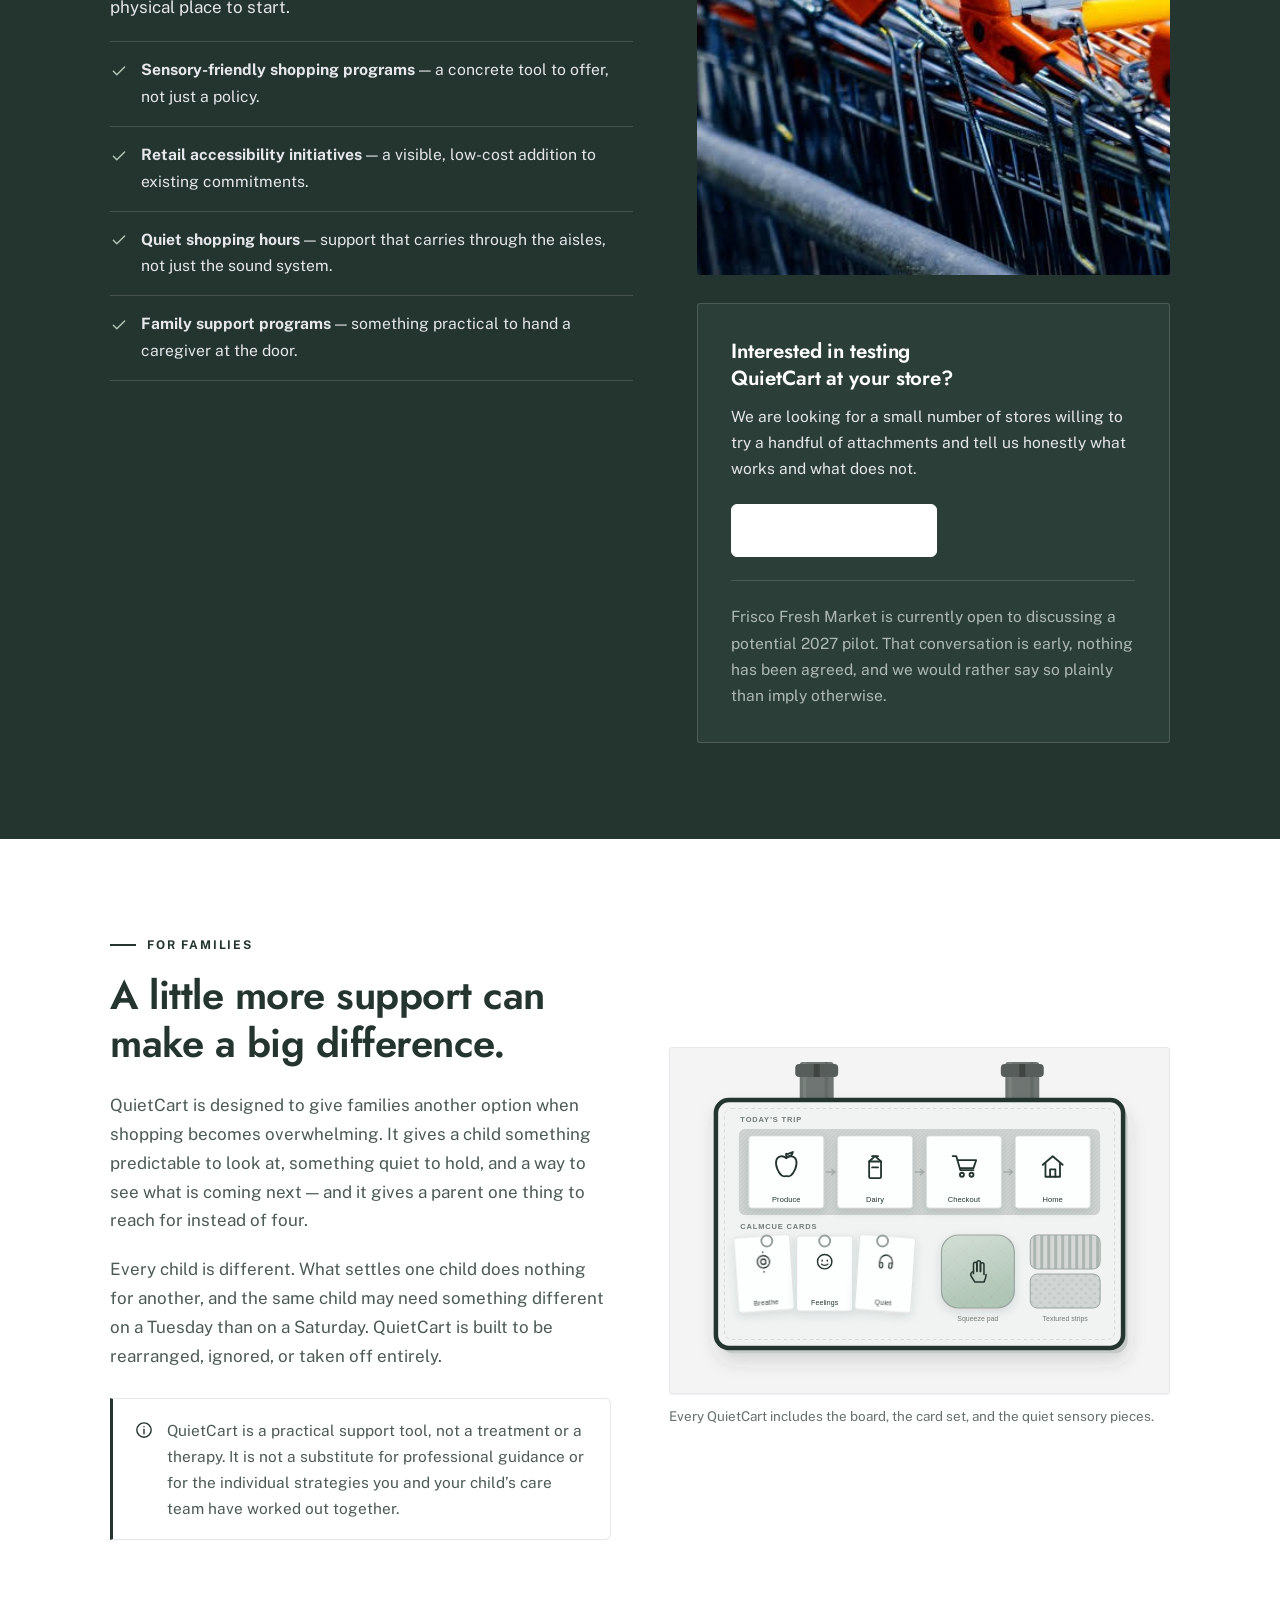
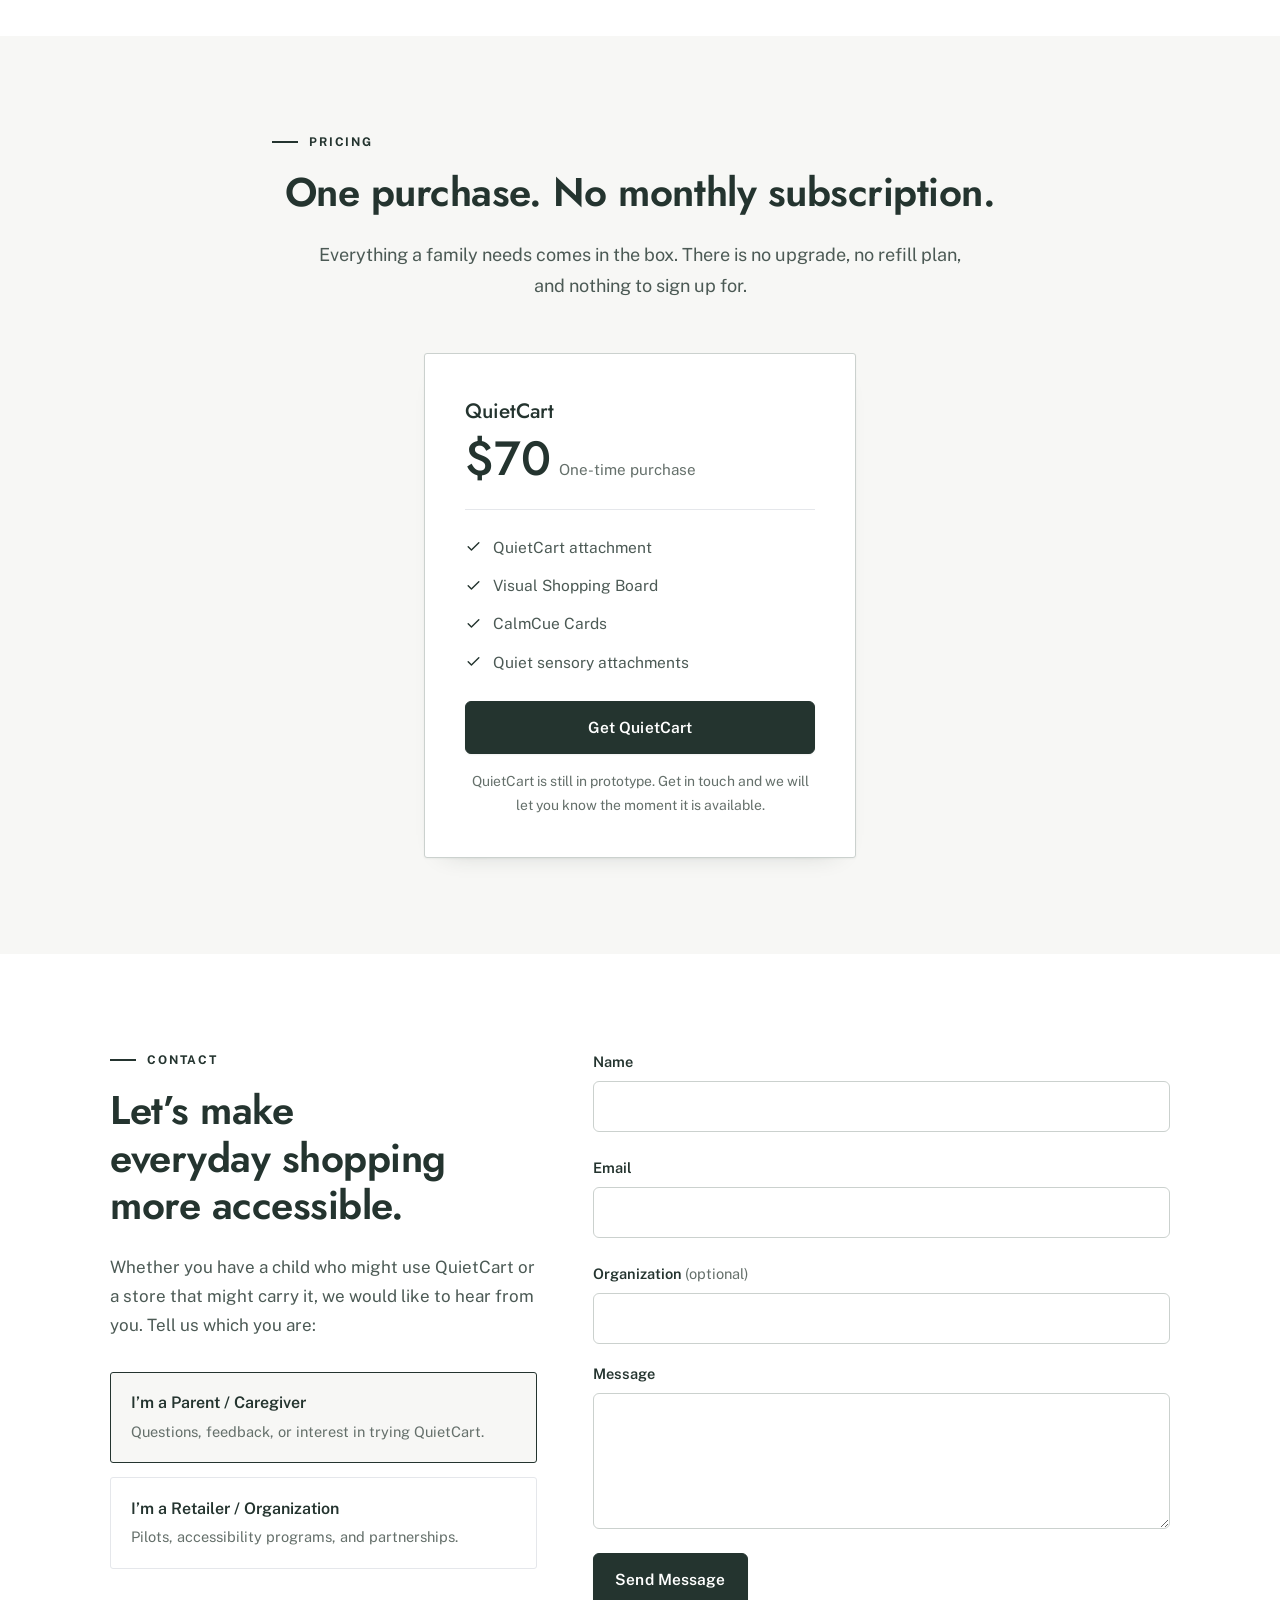
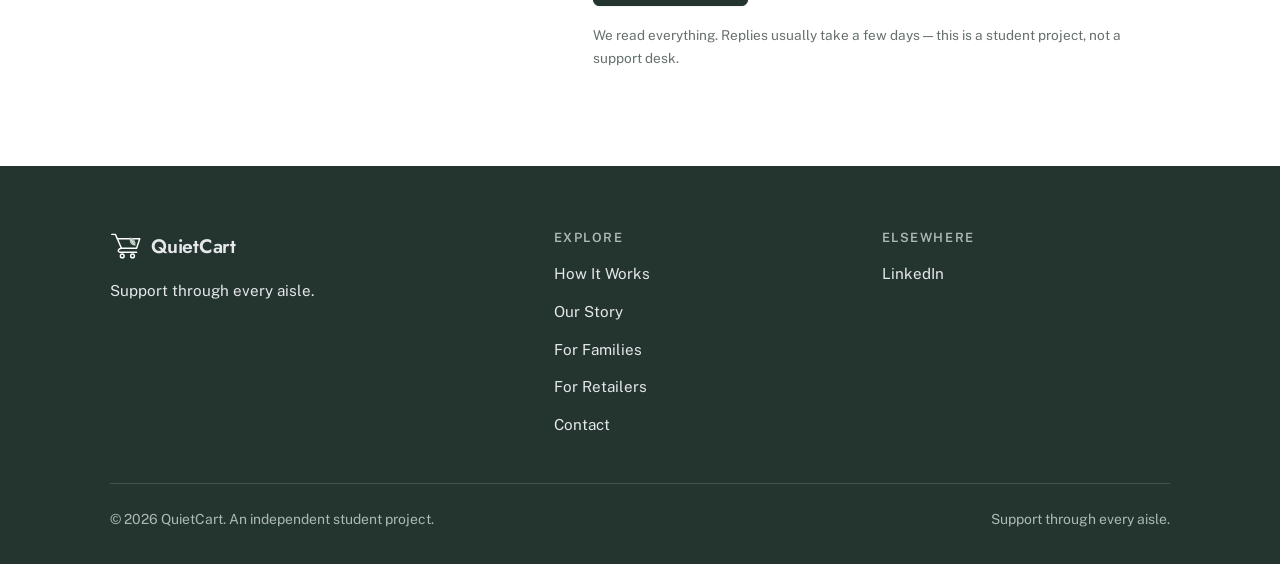
==== commit 461be45a: "Rebuild the palette around dark green as the dominant brand colour Replaces the cream and sage schem" ====
--- a/index.html
+++ b/index.html
@@ -5,14 +5,26 @@
 <meta name="viewport" content="width=device-width, initial-scale=1">
 <title>QuietCart — Support through every aisle.</title>
 <meta name="description" content="QuietCart is a sensory-friendly attachment for an ordinary shopping cart. It adds a visual shopping board, CalmCue cards, and quiet tactile supports for children with sensory sensitivities.">
-<meta name="theme-color" content="#FDFEFE">
+<meta name="theme-color" content="#24342F">
 <link rel="icon" href="assets/img/favicon.svg" type="image/svg+xml">
+<!-- SITE URL: change this one value to your real domain once it is live.
+     It is used by the canonical link and by every social preview below. -->
+<link rel="canonical" href="https://quietcart.netlify.app/">
+<meta property="og:url" content="https://quietcart.netlify.app/">
+<meta property="og:image" content="https://quietcart.netlify.app/assets/img/og-card.jpg">
+<meta property="og:image:width" content="1200">
+<meta property="og:image:height" content="630">
+<meta property="og:image:alt" content="QuietCart — shopping should be for everyone.">
 <meta property="og:title" content="QuietCart — Support through every aisle.">
 <meta property="og:description" content="A sensory-friendly attachment that adds visual and tactile support to the shopping cart families are already using.">
+<meta property="og:site_name" content="QuietCart">
 <meta property="og:type" content="website">
-<link rel="preconnect" href="https://fonts.googleapis.com">
-<link rel="preconnect" href="https://fonts.gstatic.com" crossorigin>
-<link href="https://fonts.googleapis.com/css2?family=Jost:wght@500;600&family=Public+Sans:wght@400;500;600;700&display=swap" rel="stylesheet">
+<meta name="twitter:card" content="summary_large_image">
+<meta name="twitter:title" content="QuietCart — Support through every aisle.">
+<meta name="twitter:description" content="A sensory-friendly attachment that adds visual and tactile support to the shopping cart families are already using.">
+<meta name="twitter:image" content="https://quietcart.netlify.app/assets/img/og-card.jpg">
+<link rel="preload" href="assets/fonts/jost-latin-600-normal.woff2" as="font" type="font/woff2" crossorigin>
+<link rel="preload" href="assets/fonts/public-sans-latin-400-normal.woff2" as="font" type="font/woff2" crossorigin>
 <link rel="stylesheet" href="assets/css/styles.css">
 </head>
 <body>
@@ -106,7 +118,7 @@
   </section>
 
   <!-- ================= the problem ================= -->
-  <section class="section section--tint" id="problem">
+  <section class="section section--dark" id="problem">
     <div class="wrap">
       <div class="section-head reveal">
         <p class="eyebrow">The problem</p>
@@ -270,7 +282,7 @@
   </section>
 
   <!-- ================= why quietcart ================= -->
-  <section class="section" id="why">
+  <section class="section section--dark" id="why">
     <div class="wrap">
       <div class="section-head reveal">
         <p class="eyebrow">Why QuietCart</p>
@@ -305,7 +317,7 @@
   </section>
 
   <!-- ================= our story ================= -->
-  <section class="section section--paper3" id="story">
+  <section class="section" id="story">
     <div class="wrap">
       <div class="split split--text-first reveal">
         <div>
@@ -349,7 +361,7 @@
   </section>
 
   <!-- ================= product development ================= -->
-  <section class="section" id="development">
+  <section class="section section--tint" id="development">
     <div class="wrap">
       <div class="section-head reveal">
         <p class="eyebrow">Product development</p>
@@ -403,7 +415,7 @@
   </section>
 
   <!-- ================= for retailers ================= -->
-  <section class="section retail" id="retailers">
+  <section class="section section--dark retail" id="retailers">
     <div class="wrap">
       <div class="retail__grid">
         <div class="reveal">
@@ -581,12 +593,12 @@
 
 </main>
 
-<footer class="site-footer">
+<footer class="site-footer section--dark">
   <div class="wrap footer">
     <div class="footer__grid">
       <div>
         <a class="brand" href="#top">
-          <img class="brand__mark" src="assets/img/logo-mark.svg" alt="" width="46" height="40">
+          <img class="brand__mark" src="assets/img/logo-mark-light.svg" alt="" width="46" height="40">
           <span class="brand__name">QuietCart</span>
         </a>
         <p class="footer__tag">Support through every aisle.</p>
--- a/assets/css/styles.css
+++ b/assets/css/styles.css
@@ -1,33 +1,54 @@
+/* Self-hosted so the page never waits on a third party, and so no visitor
+   request goes to Google. Files come from @fontsource (SIL Open Font License). */
+@font-face {
+  font-family: "Jost"; font-style: normal; font-weight: 500; font-display: swap;
+  src: url("../fonts/jost-latin-500-normal.woff2") format("woff2");
+}
+@font-face {
+  font-family: "Jost"; font-style: normal; font-weight: 600; font-display: swap;
+  src: url("../fonts/jost-latin-600-normal.woff2") format("woff2");
+}
+@font-face {
+  font-family: "Public Sans"; font-style: normal; font-weight: 400; font-display: swap;
+  src: url("../fonts/public-sans-latin-400-normal.woff2") format("woff2");
+}
+@font-face {
+  font-family: "Public Sans"; font-style: normal; font-weight: 500; font-display: swap;
+  src: url("../fonts/public-sans-latin-500-normal.woff2") format("woff2");
+}
+@font-face {
+  font-family: "Public Sans"; font-style: normal; font-weight: 600; font-display: swap;
+  src: url("../fonts/public-sans-latin-600-normal.woff2") format("woff2");
+}
+@font-face {
+  font-family: "Public Sans"; font-style: normal; font-weight: 700; font-display: swap;
+  src: url("../fonts/public-sans-latin-700-normal.woff2") format("woff2");
+}
+
 /* ==========================================================================
    QuietCart — site styles
    Palette: sage green, muted teal, off-white, light grey, soft dark text.
    ========================================================================== */
 
 :root {
-  /* Warm paper, not white. Off-white is the ground; cream alternates sections. */
-  --paper:        #FCFBF8;   /* off-white   */
-  --paper-2:      #F7F5EF;   /* warm cream  */
-  --paper-3:      #E8EEE7;   /* very light sage, used sparingly */
-
-  /* Text: soft charcoal for headings, muted grey-green for body. Never black. */
-  --ink:          #26332F;
-  --ink-2:        #4A5A52;
-  --ink-3:        #63736C;
-
-  /* Hairlines take a sage cast so borders belong to the palette. */
-  --line:         #DFE5DB;
-  --line-2:       #C6D0C2;
-
-  /* Muted olive carries the buttons; a deeper olive is the text-safe version
-     for eyebrows and links, where the lighter tone would not meet contrast. */
-  --brand:        #7F9A82;
-  --brand-deep:   #4F6A55;
-  --brand-soft:   #E8EEE7;
-  --btn-ink:      #1F2A26;   /* on olive: 4.9:1 */
-
-  /* Soft sage is decorative only: icons, borders, hovers. Too light for text. */
-  --leaf:         #A8BFA8;
-  --leaf-soft:    #EFF3ED;
+  /* Dark green/charcoal is the brand. White and greys carry everything else;
+     the muted green appears only as a small accent. */
+  --dark:         #24342F;
+  --dark-2:       #2C3E38;   /* one step up, for surfaces inside dark bands */
+  --paper:        #FFFFFF;
+  --paper-2:      #F7F7F5;
+  --accent:       #AFC5B5;
+
+  --ink:          #24342F;
+  --ink-2:        #4C5A55;
+  --ink-3:        #65706B;
+  --line:         #E5E7EB;
+  --line-2:       #CBD1CE;
+
+  /* Buttons: dark on light sections, inverted inside dark ones. */
+  --btn-bg:       #24342F;
+  --btn-ink:      #FFFFFF;
+  --btn-bg-hover: #16241F;
 
   --danger:       #9A4A3F;
 
@@ -37,11 +58,42 @@
 
   --wrap:         1140px;
   --gutter:       clamp(1.25rem, 4vw, 2.5rem);
-  --radius:       5px;
-  --shadow-sm:    0 1px 2px rgba(38, 51, 47, .06);
-  --shadow:       0 1px 2px rgba(38, 51, 47, .05), 0 12px 26px -22px rgba(38, 51, 47, .28);
-  --shadow-lg:    0 2px 4px rgba(38, 51, 47, .05), 0 22px 44px -30px rgba(38, 51, 47, .30);
-}
+  --radius:       3px;
+  --shadow-sm:    0 1px 2px rgba(36, 52, 47, .07);
+  --shadow:       0 1px 2px rgba(36, 52, 47, .05), 0 12px 26px -22px rgba(36, 52, 47, .32);
+  --shadow-lg:    0 2px 4px rgba(36, 52, 47, .05), 0 22px 44px -30px rgba(36, 52, 47, .34);
+}
+
+/* Dark bands re-point the tokens, so every component inside adapts without
+   needing its own dark-mode rule. */
+.section--dark {
+  --paper:        #24342F;
+  --paper-2:      #2C3E38;
+  --ink:          #FFFFFF;
+  --ink-2:        #E5E7EB;
+  --ink-3:        #AEB9B4;
+  --line:         rgba(255, 255, 255, .15);
+  --line-2:       rgba(255, 255, 255, .26);
+  --btn-bg:       #FFFFFF;
+  --btn-ink:      #24342F;
+  --btn-bg-hover: #E5E7EB;
+  background: var(--dark);
+  color: #E5E7EB;
+  border-block: 0;
+}
+.section--dark .eyebrow { color: var(--accent); }
+.section--dark .eyebrow::before { background: var(--accent); }
+.section--dark .btn--ghost {
+  background: transparent; border-color: rgba(255, 255, 255, .45); color: #FFFFFF;
+}
+.section--dark .btn--ghost:hover {
+  background: rgba(255, 255, 255, .08); border-color: #FFFFFF; color: #FFFFFF;
+}
+.section--dark .statement { border-left-color: var(--accent); }
+.section--dark .evidence { border-top-color: var(--accent); }
+.section--dark .evidence__figures dt { color: #FFFFFF; }
+.section--dark .card, .section--dark .note { background: var(--dark-2); }
+.section--dark a { color: #FFFFFF; }
 
 *, *::before, *::after { box-sizing: border-box; }
 
@@ -74,19 +126,19 @@
 p:last-child { margin-bottom: 0; }
 img, svg { max-width: 100%; height: auto; display: block; }
 
-a { color: var(--brand-deep); text-decoration-thickness: 1px; text-underline-offset: 3px; }
+a { color: var(--ink); text-decoration-thickness: 1px; text-underline-offset: 3px; }
 a:hover { color: var(--ink); }
 
 :focus-visible {
-  outline: 2px solid var(--brand);
+  outline: 2px solid var(--ink);
   outline-offset: 3px;
   border-radius: 3px;
 }
 
 .wrap { max-width: var(--wrap); margin-inline: auto; padding-inline: var(--gutter); }
 .section { padding-block: clamp(3.75rem, 7.5vw, 6.5rem); }
-.section--tint { background: var(--paper-2); border-block: 1px solid var(--line); }
-.section--paper3 { background: var(--paper-3); border-block: 1px solid var(--line); }
+.section--tint { background: var(--paper-2); }
+.section--paper3 { background: var(--paper-2); }
 
 .skip-link {
   position: absolute; left: -9999px; top: 0; z-index: 100;
@@ -98,10 +150,10 @@
 .eyebrow {
   display: flex; align-items: center; gap: .7rem;
   font-size: .75rem; font-weight: 700; letter-spacing: .15em; text-transform: uppercase;
-  color: var(--brand-deep); margin: 0 0 1.05rem;
+  color: var(--ink); margin: 0 0 1.05rem;
 }
 .eyebrow::before {
-  content: ""; width: 26px; height: 2px; background: var(--brand); flex: none;
+  content: ""; width: 26px; height: 2px; background: var(--ink); flex: none;
 }
 .lead { font-size: 1.13rem; color: var(--ink-2); max-width: 60ch; }
 .measure { max-width: 62ch; }
@@ -113,7 +165,7 @@
   font-size: clamp(1.2rem, 2.1vw, 1.55rem);
   line-height: 1.45;
   color: var(--ink);
-  border-left: 3px solid var(--brand);
+  border-left: 3px solid var(--ink);
   padding: .15rem 0 .15rem 1.4rem;
   margin: 0;
 }
@@ -126,12 +178,12 @@
   cursor: pointer; text-decoration: none; transition: background-color .18s ease,
   border-color .18s ease, color .18s ease, transform .18s ease;
 }
-.btn--primary { background: var(--brand); border-color: var(--brand); color: var(--btn-ink); box-shadow: var(--shadow-sm); }
-.btn--primary:hover { background: #93AD96; border-color: #93AD96; color: var(--btn-ink); }
-.btn--ghost { background: var(--paper); border-color: var(--leaf); color: var(--ink); }
-.btn--ghost:hover { background: var(--leaf-soft); border-color: var(--brand); color: var(--ink); }
-.btn--light { background: var(--paper); border-color: var(--paper); color: var(--brand-deep); }
-.btn--light:hover { background: #FFFFFF; color: var(--ink); }
+.btn--primary { background: var(--btn-bg); border-color: var(--btn-bg); color: var(--btn-ink); box-shadow: var(--shadow-sm); }
+.btn--primary:hover { background: var(--btn-bg-hover); border-color: var(--btn-bg-hover); color: var(--btn-ink); }
+.btn--ghost { background: transparent; border-color: var(--line-2); color: var(--ink); }
+.btn--ghost:hover { background: var(--paper-2); border-color: var(--ink); color: var(--ink); }
+.btn--light { background: #FFFFFF; border-color: #FFFFFF; color: var(--dark); }
+.btn--light:hover { background: var(--line); border-color: var(--line); color: var(--dark); }
 .btn--sm { padding: .5rem .95rem; font-size: .89rem; }
 @media (prefers-reduced-motion: no-preference) {
   .btn:hover { transform: translateY(-1px); }
@@ -159,7 +211,7 @@
   padding: .35rem 0; border-bottom: 1.5px solid transparent; white-space: nowrap; flex: none;
 }
 .nav__links a:not(.btn):hover { color: var(--ink); }
-.nav__links a:not(.btn)[aria-current="true"] { color: var(--ink); border-bottom-color: var(--brand); }
+.nav__links a:not(.btn)[aria-current="true"] { color: var(--ink); border-bottom-color: var(--ink); }
 .nav__cta { margin-left: .35rem; flex: none; }
 
 .nav__toggle {
@@ -209,18 +261,18 @@
   padding: 1.05rem 0; border-top: 1px solid var(--line);
 }
 .trip-list li:last-child { border-bottom: 1px solid var(--line); }
-.trip-list svg { width: 22px; height: 22px; flex: none; margin-top: .18rem; color: var(--brand-deep); }
+.trip-list svg { width: 22px; height: 22px; flex: none; margin-top: .18rem; color: var(--ink); }
 .trip-list strong { display: block; color: var(--ink); font-weight: 600; font-size: .99rem; }
 .trip-list span { font-size: .94rem; color: var(--ink-2); }
 
 /* --- notes / callouts ----------------------------------------------------- */
 .note {
   display: flex; gap: .85rem; align-items: flex-start;
-  border: 1px solid var(--line); border-left: 3px solid var(--brand);
+  border: 1px solid var(--line); border-left: 3px solid var(--ink);
   background: var(--paper); border-radius: 0 6px 6px 0;
   padding: 1.1rem 1.3rem; margin: 1.75rem 0 0;
 }
-.note svg { width: 20px; height: 20px; flex: none; color: var(--brand); margin-top: .2rem; }
+.note svg { width: 20px; height: 20px; flex: none; color: var(--ink); margin-top: .2rem; }
 .note p { font-size: .96rem; margin: 0; }
 .note strong { color: var(--ink); }
 
@@ -244,8 +296,8 @@
   margin-top: 1.15rem; padding-top: 1.15rem; border-top: 1px solid var(--line);
 }
 .chip {
-  font-size: .79rem; font-weight: 500; color: var(--brand-deep);
-  background: var(--brand-soft); border: 1px solid #CFDBCB; border-radius: 4px;
+  font-size: .79rem; font-weight: 500; color: var(--ink);
+  background: var(--paper-2); border: 1px solid #CFDBCB; border-radius: 4px;
   padding: .18rem .48rem; white-space: nowrap;
 }
 .chip-row .sep { color: var(--ink-3); font-size: .8rem; }
@@ -258,7 +310,7 @@
 }
 .step__num {
   display: inline-block; font-family: var(--font-display); font-size: .95rem; font-weight: 600;
-  color: var(--brand); letter-spacing: .06em; margin-bottom: .45rem;
+  color: var(--ink); letter-spacing: .06em; margin-bottom: .45rem;
 }
 .step h3 { margin-bottom: .45rem; }
 .step p { font-size: .96rem; margin: 0; }
@@ -269,7 +321,7 @@
 .why-item + .why-item { border-left: 1px solid var(--line); padding-left: 1.75rem; }
 .why-item:nth-child(3n+1) { border-left: 0; padding-left: 0; }
 .why-item h3 { font-size: 1.08rem; margin-bottom: .4rem; display: flex; align-items: center; gap: .55rem; }
-.why-item h3 svg { width: 19px; height: 19px; color: var(--brand); flex: none; }
+.why-item h3 svg { width: 19px; height: 19px; color: var(--ink); flex: none; }
 .why-item p { font-size: .95rem; margin: 0; }
 
 /* --- story ---------------------------------------------------------------- */
@@ -290,37 +342,33 @@
   content: ""; position: absolute; top: 0; left: 0; width: 15px; height: 15px;
   border-radius: 50%; background: var(--paper); border: 2px solid var(--line-2);
 }
-.tl-item--done::before { background: var(--brand); border-color: var(--brand); }
-.tl-item--now::before { background: var(--paper); border-color: var(--brand); box-shadow: 0 0 0 4px var(--brand-soft); }
+.tl-item--done::before { background: var(--ink); border-color: var(--ink); }
+.tl-item--now::before { background: var(--paper); border-color: var(--ink); box-shadow: 0 0 0 4px var(--paper-2); }
 .tl-item h3 { font-size: 1rem; margin-bottom: .3rem; }
 .tl-item p { font-size: .89rem; margin: 0; }
 .tl-item__status {
   display: inline-block; margin-top: .6rem; font-size: .72rem; font-weight: 600;
   letter-spacing: .08em; text-transform: uppercase; color: var(--ink-3);
 }
-.tl-item--done .tl-item__status { color: var(--brand); }
-.tl-item--now .tl-item__status { color: var(--leaf); }
+.tl-item--done .tl-item__status { color: var(--ink); }
+.tl-item--now .tl-item__status { color: var(--accent); }
 
 /* --- retailers ------------------------------------------------------------ */
-.retail { background: var(--ink); color: #D6DDD7; border-block: 0; }
-.retail h2, .retail h3 { color: #FBFAF6; }
-.retail .eyebrow { color: var(--leaf); }
-.retail p { color: #C9D2CA; }
 .retail__grid { display: grid; gap: clamp(2rem, 5vw, 4rem); grid-template-columns: minmax(0, 1.05fr) minmax(0, .95fr); align-items: start; }
 .retail__list { list-style: none; margin: 0; padding: 0; display: grid; gap: 0; }
 .retail__list li {
   display: flex; gap: .8rem; align-items: flex-start; padding: .95rem 0;
-  border-top: 1px solid rgba(255, 255, 255, .17); font-size: .98rem; color: #D0D9D1;
-}
-.retail__list li:last-child { border-bottom: 1px solid rgba(255, 255, 255, .17); }
-.retail__list svg { width: 18px; height: 18px; flex: none; margin-top: .28rem; color: var(--leaf); }
+  border-top: 1px solid var(--line); font-size: .98rem; color: var(--ink-2);
+}
+.retail__list li:last-child { border-bottom: 1px solid var(--line); }
+.retail__list svg { width: 18px; height: 18px; flex: none; margin-top: .28rem; color: var(--accent); }
 .retail__panel {
-  background: rgba(255, 255, 255, .06); border: 1px solid rgba(255, 255, 255, .18);
+  background: var(--dark-2); border: 1px solid var(--line);
   border-radius: var(--radius); padding: clamp(1.6rem, 3vw, 2.1rem);
 }
 .retail__panel h3 { font-size: 1.28rem; margin-bottom: .6rem; }
 .retail__panel p { font-size: .97rem; }
-.retail__fine { font-size: .87rem; color: #A9B4AB; margin-top: 1.4rem; padding-top: 1.4rem; border-top: 1px solid rgba(255,255,255,.17); }
+.retail__fine { font-size: .87rem; color: var(--ink-3); margin-top: 1.4rem; padding-top: 1.4rem; border-top: 1px solid var(--line); }
 
 /* --- pricing -------------------------------------------------------------- */
 .price-card {
@@ -334,7 +382,7 @@
 .price-card__amount span:last-child { font-size: .95rem; color: var(--ink-3); }
 .price-card ul { list-style: none; margin: 1.6rem 0; padding: 1.5rem 0 0; border-top: 1px solid var(--line); display: grid; gap: .75rem; }
 .price-card li { display: flex; gap: .7rem; align-items: flex-start; font-size: .97rem; }
-.price-card li svg { width: 17px; height: 17px; color: var(--brand); flex: none; margin-top: .3rem; }
+.price-card li svg { width: 17px; height: 17px; color: var(--ink); flex: none; margin-top: .3rem; }
 .price-card .btn { width: 100%; }
 .price-card__fine { font-size: .87rem; color: var(--ink-3); margin-top: 1rem; text-align: center; }
 
@@ -350,8 +398,8 @@
 .audience label:hover { border-color: var(--line-2); }
 .audience strong { display: block; color: var(--ink); font-weight: 600; font-size: 1rem; }
 .audience span { font-size: .91rem; color: var(--ink-3); }
-.audience input:checked + label { border-color: var(--brand); background: var(--brand-soft); }
-.audience input:focus-visible + label { outline: 2px solid var(--brand); outline-offset: 3px; }
+.audience input:checked + label { border-color: var(--ink); background: var(--paper-2); }
+.audience input:focus-visible + label { outline: 2px solid var(--ink); outline-offset: 3px; }
 
 .form { display: grid; gap: 1.1rem; }
 .field { display: grid; gap: .4rem; }
@@ -364,18 +412,18 @@
 }
 .field textarea { min-height: 8.5rem; resize: vertical; }
 .field input:focus, .field textarea:focus {
-  outline: none; border-color: var(--brand); box-shadow: 0 0 0 3px var(--brand-soft);
+  outline: none; border-color: var(--ink); box-shadow: 0 0 0 3px var(--paper-2);
 }
 .field input[aria-invalid="true"], .field textarea[aria-invalid="true"] { border-color: var(--danger); }
 .field__error { font-size: .85rem; color: var(--danger); min-height: 0; }
 .form__status {
-  border: 1px solid var(--brand); background: var(--brand-soft); border-radius: 6px;
-  padding: .9rem 1.1rem; font-size: .95rem; color: var(--brand-deep);
+  border: 1px solid var(--ink); background: var(--paper-2); border-radius: 6px;
+  padding: .9rem 1.1rem; font-size: .95rem; color: var(--ink);
 }
 .form__fine { font-size: .85rem; color: var(--ink-3); }
 
 /* --- footer --------------------------------------------------------------- */
-.site-footer { background: var(--paper-2); border-top: 1px solid var(--line); padding-block: clamp(2.75rem, 5vw, 4rem) 2rem; }
+.site-footer { background: var(--dark); color: var(--ink-2); padding-block: clamp(2.75rem, 5vw, 4rem) 2rem; }
 .footer__grid { display: grid; gap: 2.5rem; grid-template-columns: minmax(0, 1.4fr) repeat(2, minmax(0, 1fr)); }
 .footer__tag { font-size: .95rem; color: var(--ink-2); margin-top: .55rem; }
 .footer h4 { font-family: var(--font-sans); font-size: .8rem; font-weight: 600; letter-spacing: .12em; text-transform: uppercase; color: var(--ink-3); margin-bottom: .9rem; }
@@ -459,7 +507,7 @@
 .evidence {
   margin-top: clamp(2.5rem, 4vw, 3.25rem);
   padding-top: 1.75rem;
-  border-top: 2px solid var(--brand);
+  border-top: 2px solid var(--ink);
   display: grid; gap: clamp(1.5rem, 3vw, 3rem);
   grid-template-columns: minmax(0, 1.1fr) minmax(0, .9fr);
   align-items: center;
@@ -468,7 +516,7 @@
 .evidence__figures { margin: 0; display: flex; gap: clamp(2rem, 4vw, 3.5rem); }
 .evidence__figures dt {
   font-family: var(--font-display); font-weight: 600; font-size: clamp(2.1rem, 3.6vw, 2.7rem);
-  line-height: 1; color: var(--brand-deep); font-variant-numeric: tabular-nums;
+  line-height: 1; color: var(--ink); font-variant-numeric: tabular-nums;
 }
 .evidence__figures dd { margin: .45rem 0 0; font-size: .92rem; color: var(--ink-3); max-width: 15ch; }
 
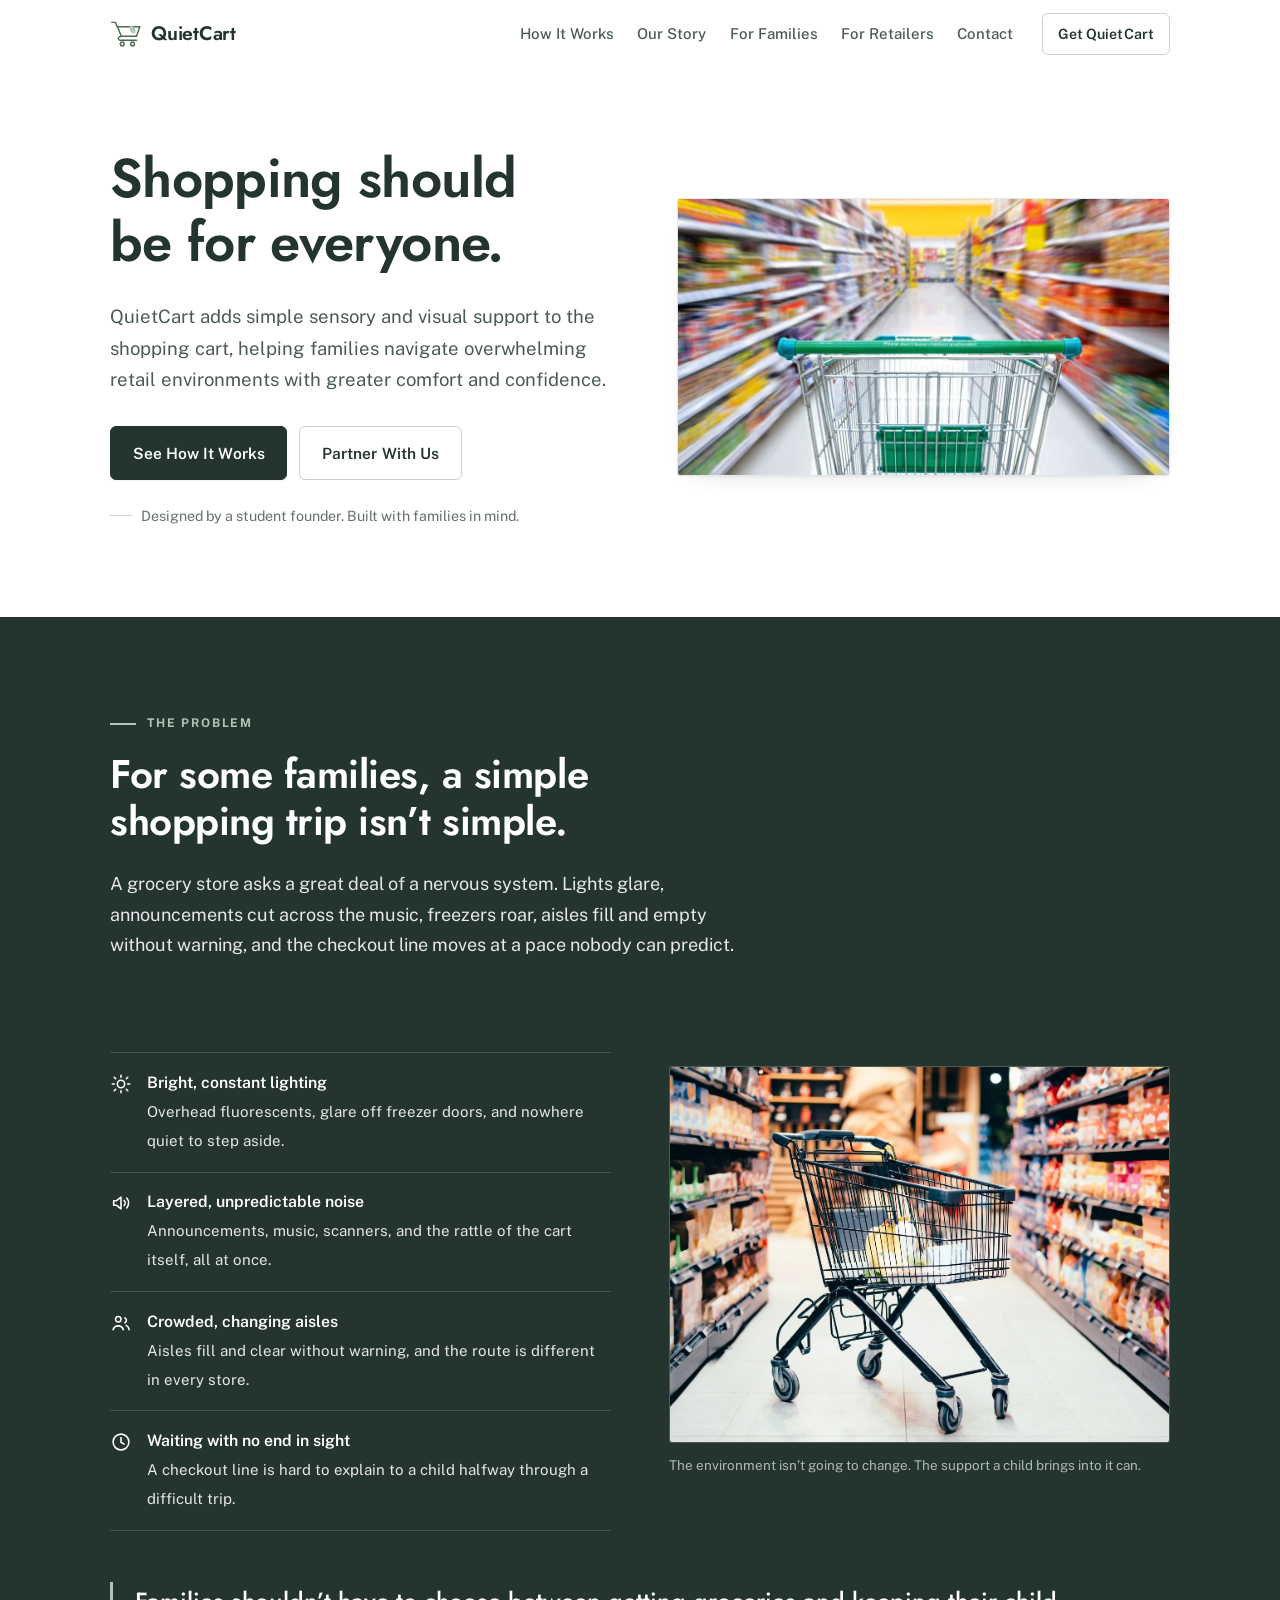
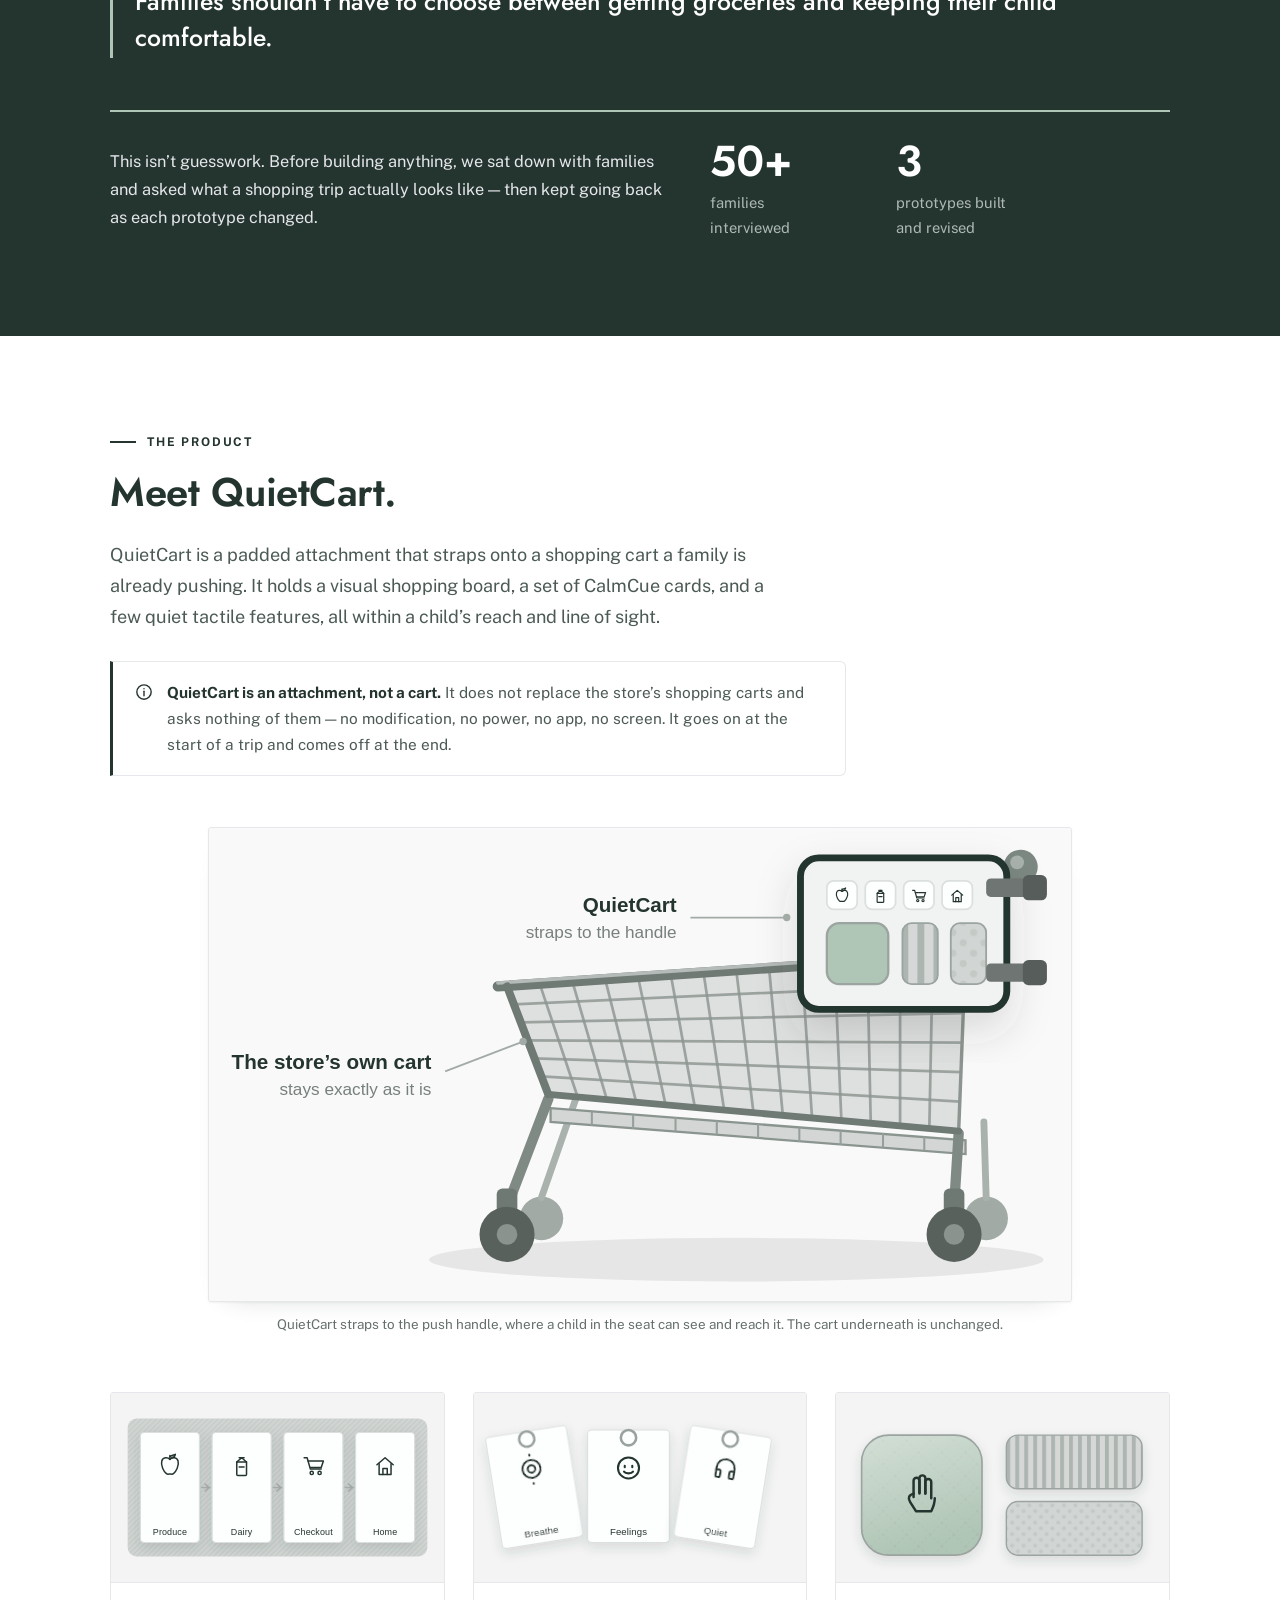
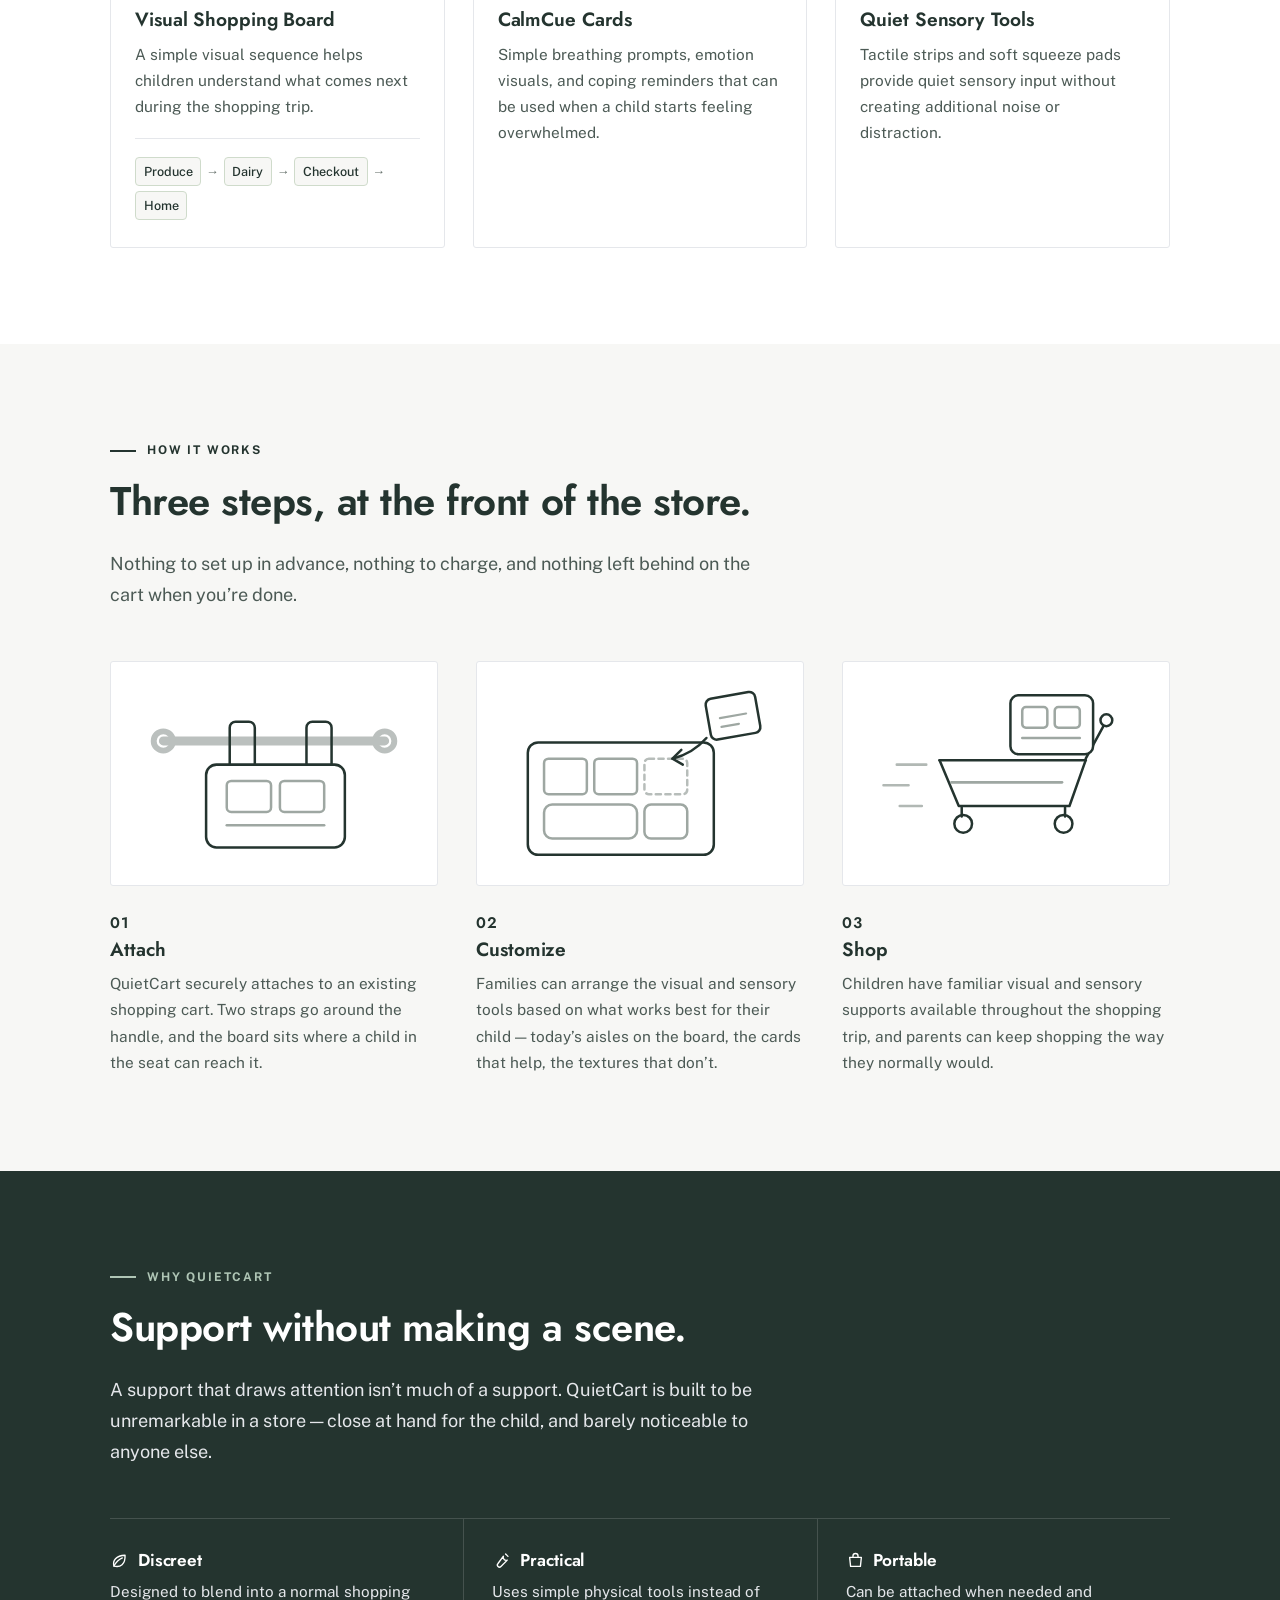
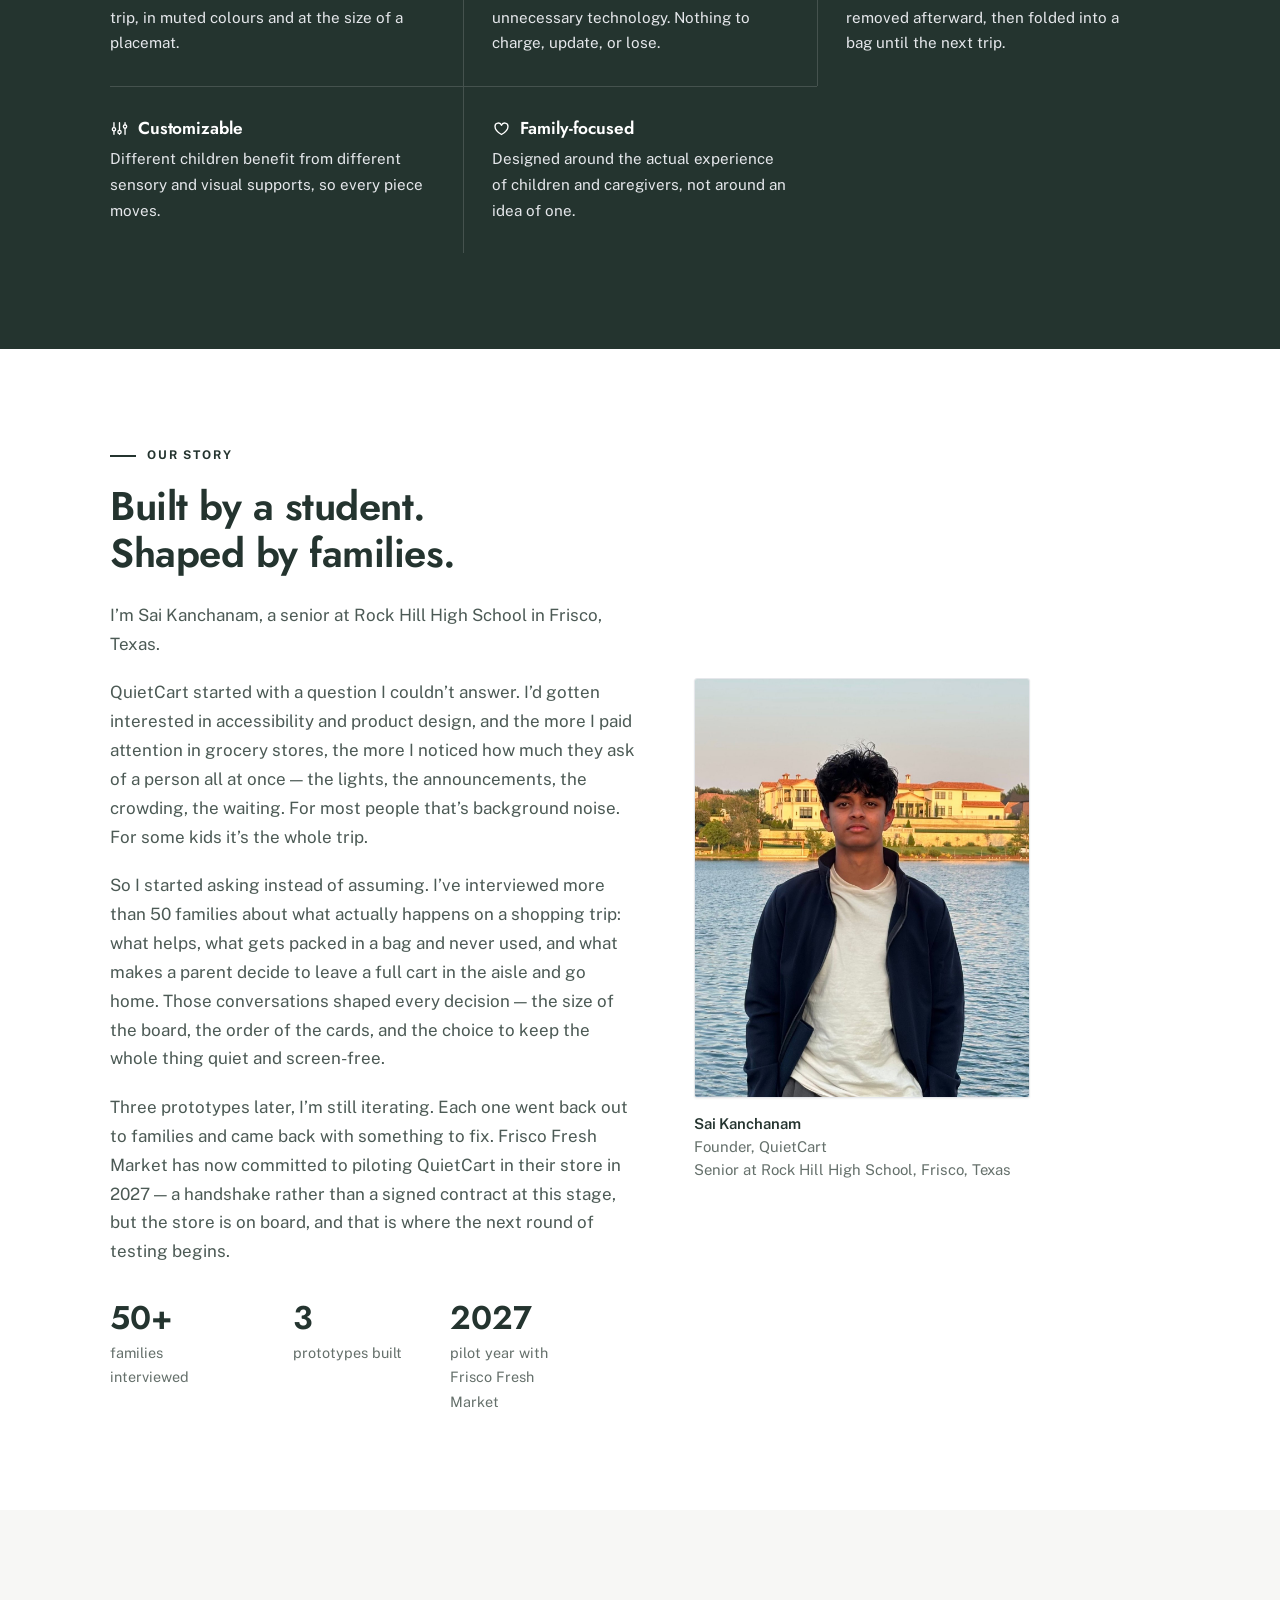
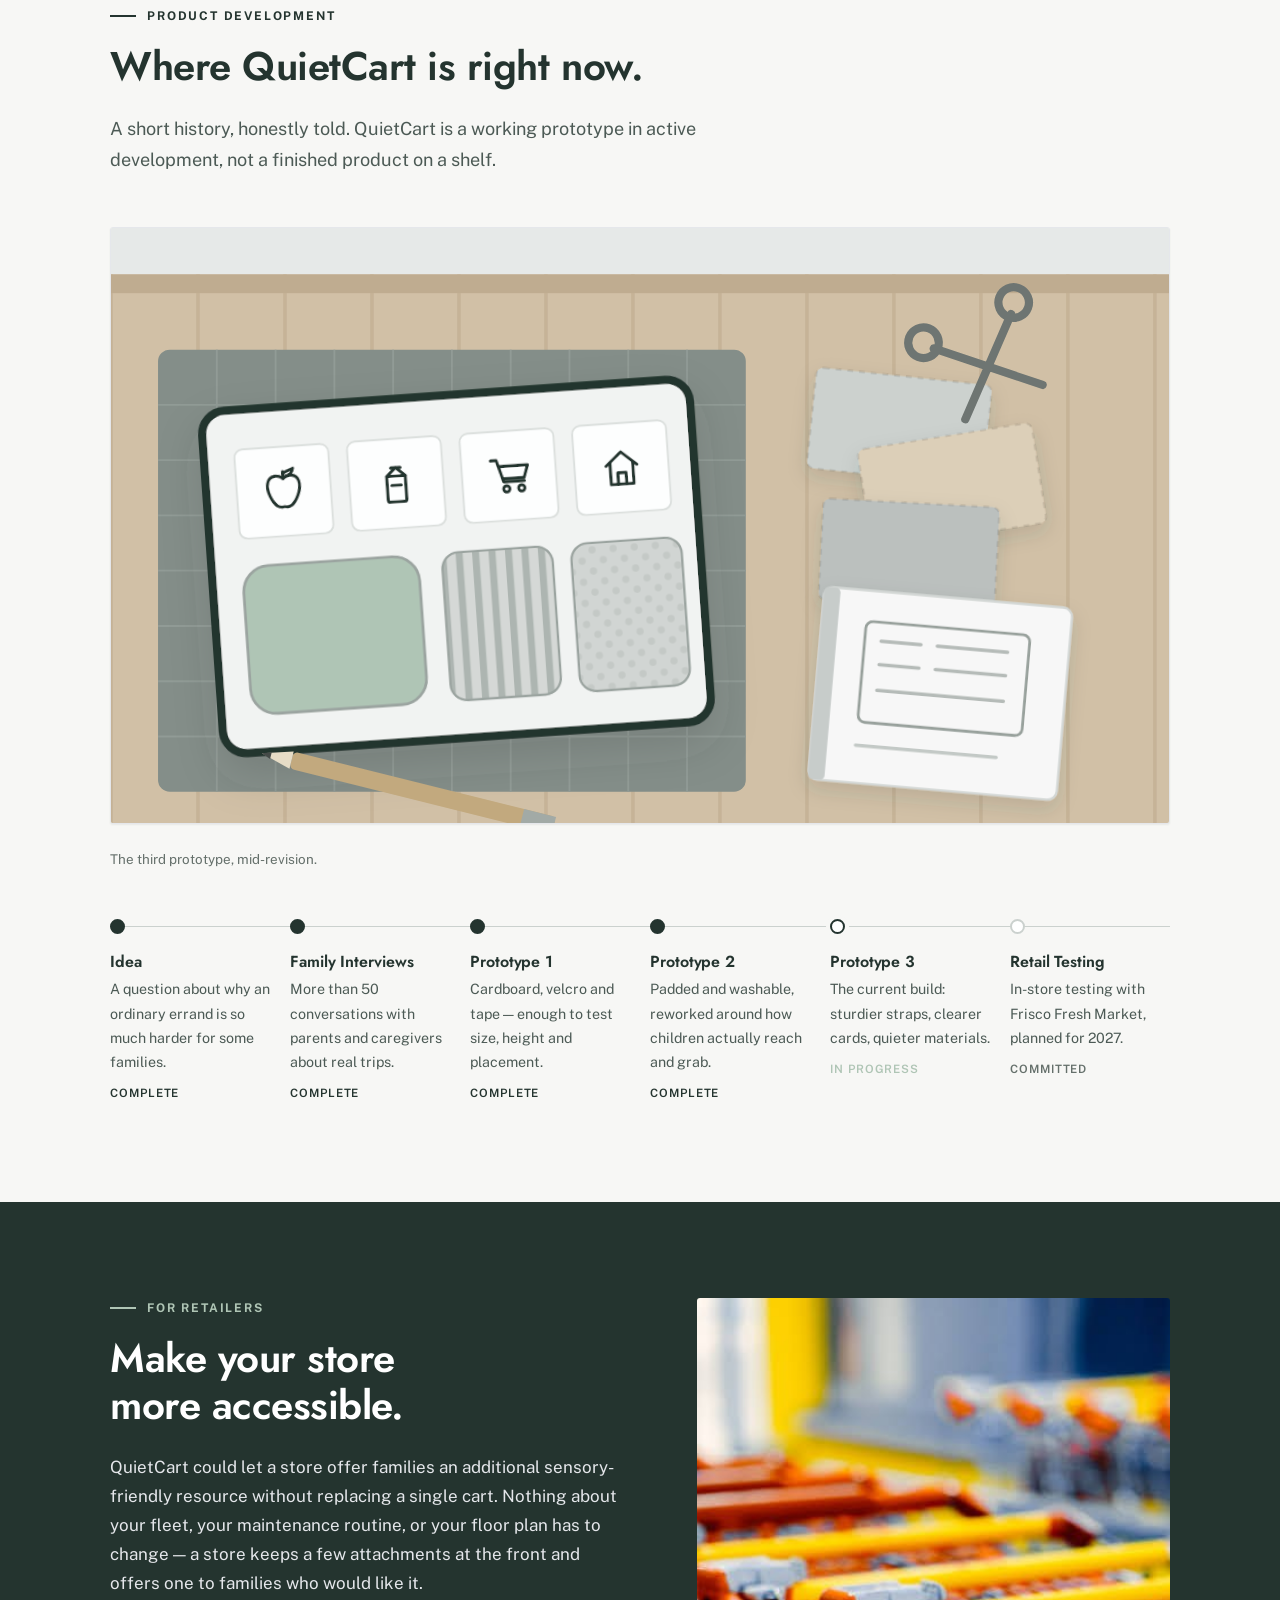
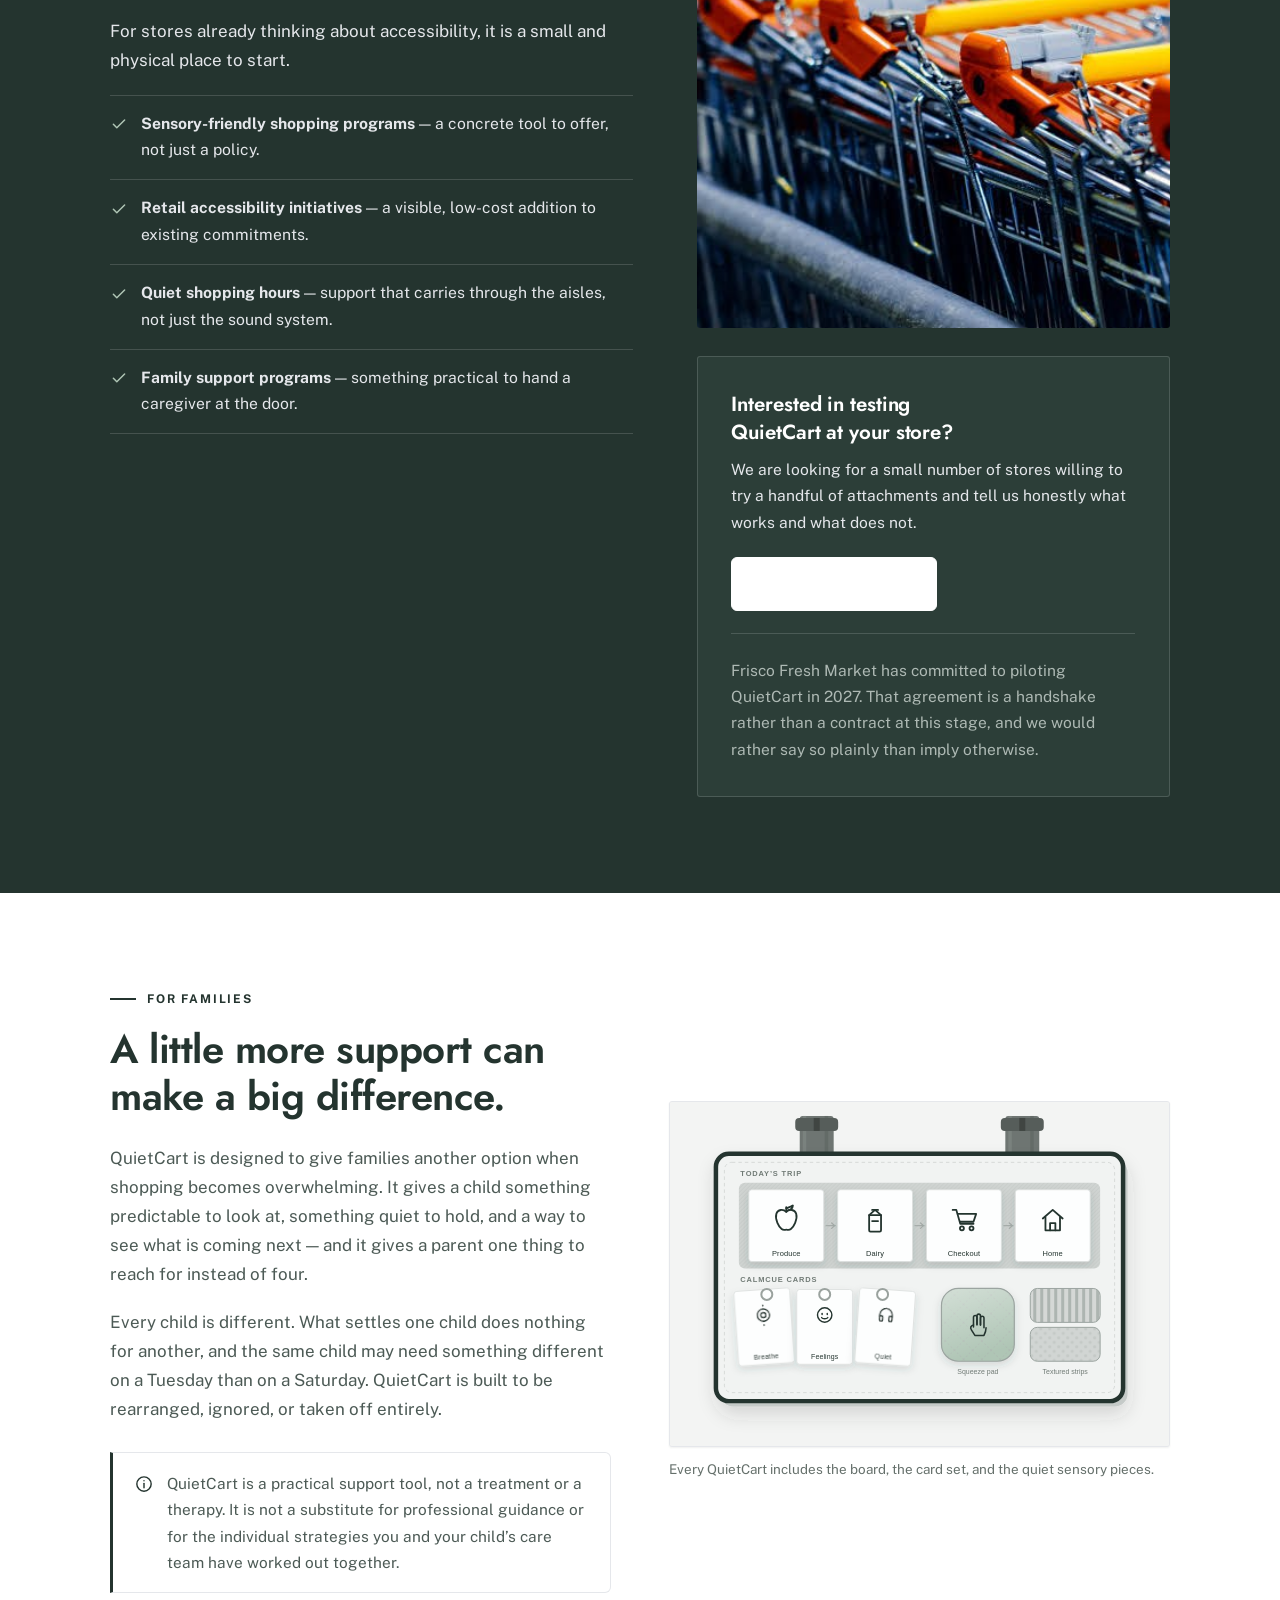
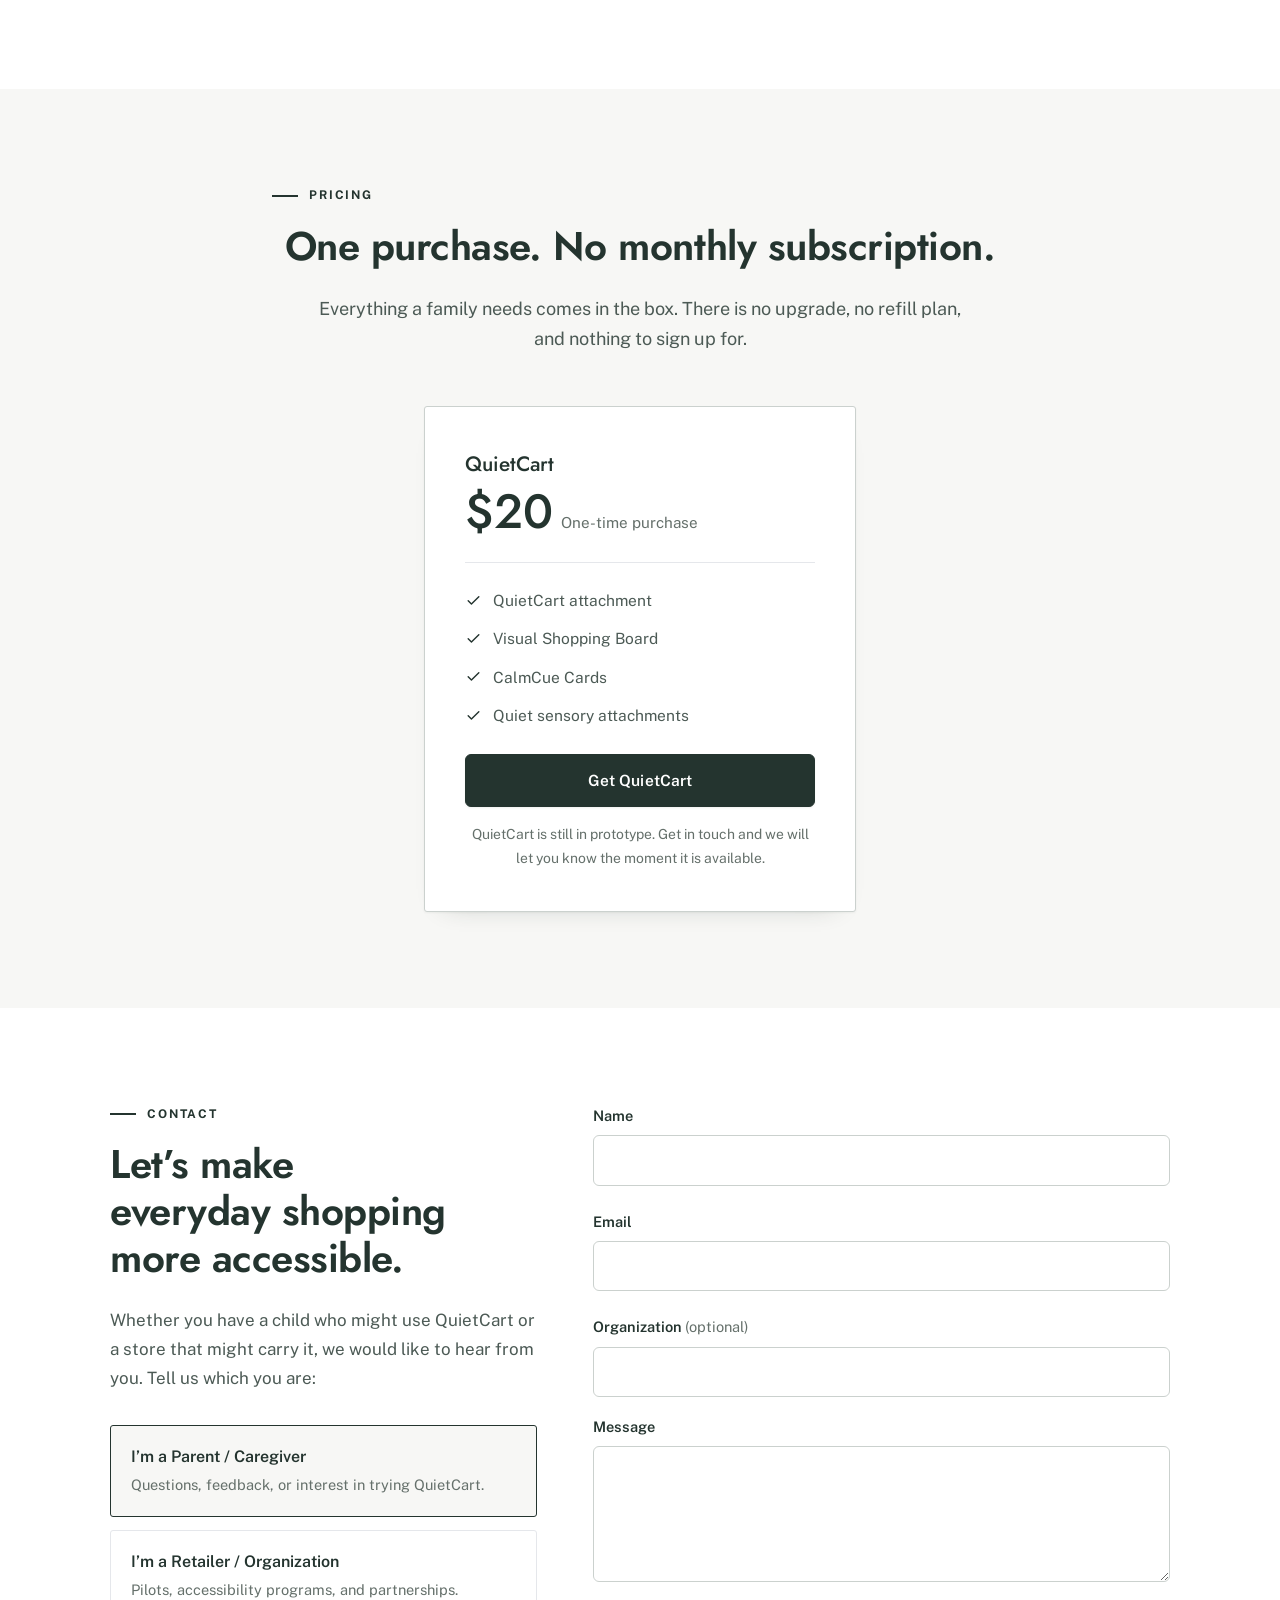
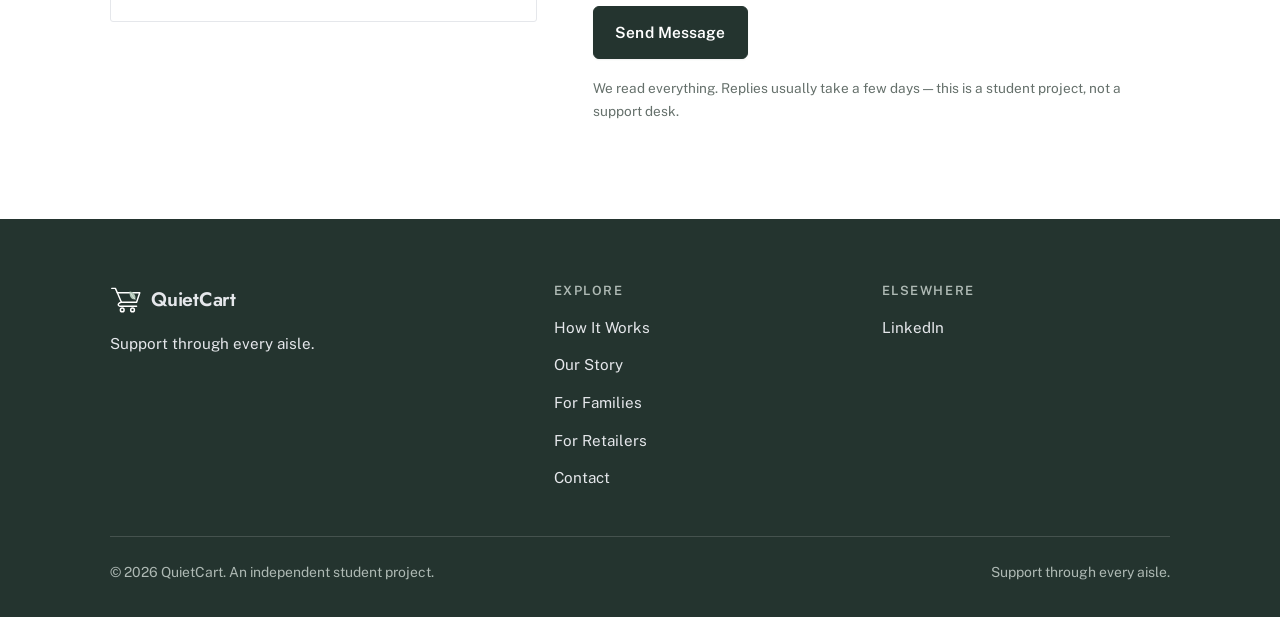
==== commit 585b24ea: "Set the price to $20 and firm up the Frisco Fresh Market wording The pilot is now a verbal commitmen" ====
--- a/index.html
+++ b/index.html
@@ -9,9 +9,9 @@
 <link rel="icon" href="assets/img/favicon.svg" type="image/svg+xml">
 <!-- SITE URL: change this one value to your real domain once it is live.
      It is used by the canonical link and by every social preview below. -->
-<link rel="canonical" href="https://quietcart.netlify.app/">
-<meta property="og:url" content="https://quietcart.netlify.app/">
-<meta property="og:image" content="https://quietcart.netlify.app/assets/img/og-card.jpg">
+<link rel="canonical" href="https://quietcart.vercel.app/">
+<meta property="og:url" content="https://quietcart.vercel.app/">
+<meta property="og:image" content="https://quietcart.vercel.app/assets/img/og-card.jpg">
 <meta property="og:image:width" content="1200">
 <meta property="og:image:height" content="630">
 <meta property="og:image:alt" content="QuietCart — shopping should be for everyone.">
@@ -22,7 +22,7 @@
 <meta name="twitter:card" content="summary_large_image">
 <meta name="twitter:title" content="QuietCart — Support through every aisle.">
 <meta name="twitter:description" content="A sensory-friendly attachment that adds visual and tactile support to the shopping cart families are already using.">
-<meta name="twitter:image" content="https://quietcart.netlify.app/assets/img/og-card.jpg">
+<meta name="twitter:image" content="https://quietcart.vercel.app/assets/img/og-card.jpg">
 <link rel="preload" href="assets/fonts/jost-latin-600-normal.woff2" as="font" type="font/woff2" crossorigin>
 <link rel="preload" href="assets/fonts/public-sans-latin-400-normal.woff2" as="font" type="font/woff2" crossorigin>
 <link rel="stylesheet" href="assets/css/styles.css">
@@ -336,14 +336,14 @@
               shaped every decision &mdash; the size of the board, the order of the cards, and the choice to
               keep the whole thing quiet and screen-free.</p>
             <p>Three prototypes later, I&rsquo;m still iterating. Each one went back out to families and came
-              back with something to fix. QuietCart has also begun conversations with Frisco Fresh Market about
-              a potential 2027 pilot &mdash; nothing is signed and no pilot has run yet, but that&rsquo;s where
-              the next round of testing would begin.</p>
+              back with something to fix. Frisco Fresh Market has now committed to piloting QuietCart in their
+              store in 2027 &mdash; a handshake rather than a signed contract at this stage, but the store is on
+              board, and that is where the next round of testing begins.</p>
           </div>
           <div class="stats">
             <div class="stat"><div class="stat__num">50+</div><div class="stat__label">families interviewed</div></div>
             <div class="stat"><div class="stat__num">3</div><div class="stat__label">prototypes built</div></div>
-            <div class="stat"><div class="stat__num">2027</div><div class="stat__label">target year for a potential pilot</div></div>
+            <div class="stat"><div class="stat__num">2027</div><div class="stat__label">pilot year with Frisco Fresh Market</div></div>
           </div>
         </div>
         <figure class="portrait">
@@ -407,8 +407,8 @@
         </div>
         <div class="tl-item">
           <h3>Retail Testing</h3>
-          <p>In-store testing with a retail partner. Not yet scheduled.</p>
-          <span class="tl-item__status">Planned</span>
+          <p>In-store testing with Frisco Fresh Market, planned for 2027.</p>
+          <span class="tl-item__status">Committed</span>
         </div>
       </div>
     </div>
@@ -452,9 +452,9 @@
             <p style="margin-top:1.4rem">
               <a class="btn btn--light" data-audience="retailer" href="#contact">Explore a Partnership</a>
             </p>
-            <p class="retail__fine">Frisco Fresh Market is currently open to discussing a potential 2027 pilot.
-              That conversation is early, nothing has been agreed, and we would rather say so plainly than imply
-              otherwise.</p>
+            <p class="retail__fine">Frisco Fresh Market has committed to piloting QuietCart in 2027. That
+              agreement is a handshake rather than a contract at this stage, and we would rather say so plainly
+              than imply otherwise.</p>
           </div>
         </div>
       </div>
@@ -512,7 +512,7 @@
 
       <div class="price-card reveal">
         <div class="price-card__name">QuietCart</div>
-        <div class="price-card__amount"><span>$70</span><span>One-time purchase</span></div>
+        <div class="price-card__amount"><span>$20</span><span>One-time purchase</span></div>
         <ul>
           <li><svg viewBox="0 0 24 24" aria-hidden="true"><use href="#i-check"></use></svg><span>QuietCart attachment</span></li>
           <li><svg viewBox="0 0 24 24" aria-hidden="true"><use href="#i-check"></use></svg><span>Visual Shopping Board</span></li>
@@ -552,12 +552,10 @@
         </div>
 
         <div class="reveal">
-          <!-- Netlify Forms: the attributes below are read at deploy time. Submissions
-               appear under Forms in the Netlify dashboard. -->
+          <!-- Posts to the serverless function in api/contact.js, which emails the
+               message on. Set RESEND_API_KEY and CONTACT_TO in Vercel to enable it. -->
           <form class="form" id="contactForm" name="contact" method="POST"
-                data-netlify="true" data-netlify-honeypot="bot-field"
-                data-endpoint="/" novalidate>
-            <input type="hidden" name="form-name" value="contact">
+                action="/api/contact" data-endpoint="/api/contact" novalidate>
             <input type="hidden" name="audience" id="audienceField" value="Parent / caregiver">
             <p hidden><label>Leave this field empty: <input name="bot-field" tabindex="-1" autocomplete="off"></label></p>
             <div class="field">
